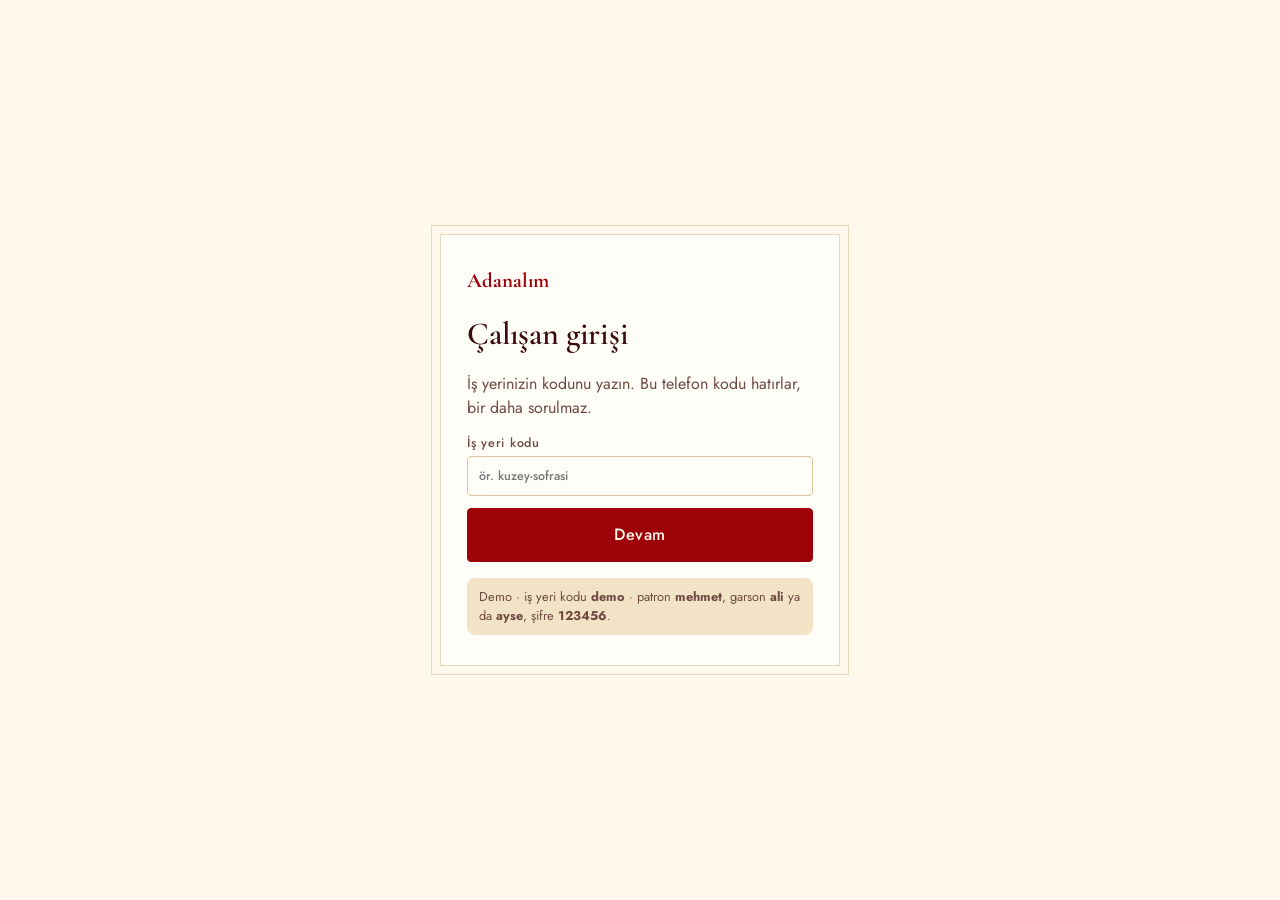
==== index.html @ b3f1efb4 "Uygulama girişsiz açılmaz: ana ekran giriş ekranı, menü sadece QR ile Co-Authored-By: Claude Opus 5." ====
<!doctype html>
<html lang="tr">
<head>
<meta charset="utf-8">
<meta name="viewport" content="width=device-width, initial-scale=1, viewport-fit=cover">
<meta name="theme-color" content="#3A0A0A">
<meta name="apple-mobile-web-app-capable" content="yes">
<meta name="mobile-web-app-capable" content="yes">
<meta name="apple-mobile-web-app-title" content="Kuzey Sofrası">
<meta name="description" content="QR ile masadan sipariş demosu">
<link rel="manifest" href="manifest.webmanifest">
<link rel="icon" href="icon.svg" type="image/svg+xml">
<link rel="apple-touch-icon" href="icon.svg">
<title>Kuzey Sofrası Menü</title>
<link rel="preconnect" href="https://fonts.googleapis.com">
<link rel="stylesheet" href="https://fonts.googleapis.com/css2?family=Cormorant+Garamond:ital,wght@0,500;0,600;0,700;1,500;1,600&family=Jost:wght@300;400;500;600&display=swap">
<style>
/* Adanalım — ortak stil. Palet: krem #FFF8EC, kum #F2E3C6, kırmızı #D62828, bordo #9D0208, kahve-siyah #3A0A0A.
   Tek görünüm (marka kimliği); her renk açıkça tanımlı. */
:root{
  --cream:#FFF8EC; --sand:#F2E3C6; --red:#D62828; --wine:#9D0208; --ink:#3A0A0A;
  --soft:#6E4A42; --line:#E8D8BA; --line-2:#DCC59C; --white:#FFFDF8;
  --ok:#2E6B3A; --ok-soft:#E3EFDC; --warn-soft:#FBE3D9;
  --f-display:"Cormorant Garamond","Cormorant",Garamond,"Times New Roman",serif;
  --f-body:"Jost",ui-sans-serif,system-ui,-apple-system,"Segoe UI",sans-serif;
  color-scheme:light;
}
*{box-sizing:border-box}
html,body{margin:0}
body{background:var(--cream);color:var(--ink);font-family:var(--f-body);font-size:16px;line-height:1.5}
h1,h2,h3,p{margin:0}
h1,h2,h3{font-family:var(--f-display);font-weight:600;letter-spacing:-.005em}
[hidden]{display:none!important}
a{color:var(--wine)}
button{font:inherit;cursor:pointer;color:inherit}
input,textarea,select{font:inherit;color:var(--ink);background:var(--white);border:1px solid var(--line-2);border-radius:4px;padding:.6rem .7rem;width:100%;min-width:0}
textarea{resize:vertical}
input:focus-visible,textarea:focus-visible,select:focus-visible,button:focus-visible,a:focus-visible{outline:2px solid var(--wine);outline-offset:2px}
.muted{color:var(--soft)} .small{font-size:.86rem} .center{text-align:center} .wide{width:100%}
.num{font-family:var(--f-display);font-variant-numeric:lining-nums tabular-nums}
.label{display:block;font-size:.68rem;font-weight:500;letter-spacing:.2em;text-transform:uppercase;color:var(--soft)}
.sr{position:absolute;width:1px;height:1px;overflow:hidden;clip:rect(0 0 0 0);white-space:nowrap}
.btn{display:inline-flex;align-items:center;justify-content:center;gap:.5rem;min-height:46px;padding:.55rem 1.1rem;border-radius:4px;border:1px solid var(--line-2);background:var(--white);color:var(--ink);font-weight:500;text-decoration:none;text-align:center}
.btn:hover{border-color:var(--wine)}
.btn:disabled{opacity:.45;cursor:not-allowed}
.btn-primary{background:var(--wine);border-color:var(--wine);color:var(--cream)}
.btn-primary:hover{background:var(--ink);border-color:var(--ink)}
.btn-red{background:var(--red);border-color:var(--red);color:var(--cream)}
.btn-ghost{background:transparent}
.btn-ok{background:var(--ok-soft);border-color:transparent;color:var(--ok)}
.btn-bad{background:var(--warn-soft);border-color:transparent;color:var(--wine)}
.btn-sm{min-height:36px;padding:.3rem .75rem;font-size:.88rem}
.btn-lg{min-height:54px;font-size:1.02rem;letter-spacing:.04em}
.row-btns{display:flex;flex-wrap:wrap;gap:10px}
.sound-bar{display:block;width:100%;border:0;background:var(--red);color:#fff;font-weight:500;padding:12px 16px;text-align:center}
@media (max-width:820px){input,textarea,select{font-size:16px}}
.toast{position:fixed;left:50%;bottom:calc(110px + env(safe-area-inset-bottom,0px));transform:translateX(-50%);background:var(--ink);color:var(--cream);padding:.7rem 1.1rem;border-radius:4px;font-weight:500;z-index:50;max-width:calc(100% - 32px);text-align:center;box-shadow:0 10px 30px -10px rgba(58,10,10,.5)}
.empty-card{background:var(--white);border:1px solid var(--line);border-radius:6px;padding:24px;display:flex;flex-direction:column;gap:8px}
.empty-card h2{font-size:1.6rem}
.empty-card p{color:var(--soft)}
.offline{background:var(--warn-soft);color:var(--wine);font-weight:500;font-size:.88rem;text-align:center;padding:8px 16px}
.chip{font-size:.72rem;font-weight:500;padding:.15rem .5rem;border-radius:3px;background:var(--sand);color:var(--ink);white-space:nowrap}

/* ---------- giriş ---------- */
.login{min-height:100vh;display:flex;align-items:center;justify-content:center;padding:24px 16px}
.login-card{width:100%;max-width:400px;background:var(--white);border:1px solid var(--line);padding:30px 26px;display:flex;flex-direction:column;gap:14px;box-shadow:0 0 0 8px var(--cream),0 0 0 9px var(--line)}
.login-card h1{font-size:2rem}
.brand-sm{font-family:var(--f-display);font-weight:700;font-size:1.3rem;color:var(--wine)}
.login-form{display:flex;flex-direction:column;gap:12px}
.fld{display:flex;flex-direction:column;gap:4px;font-size:.78rem;font-weight:500;letter-spacing:.06em;color:var(--soft);min-width:0}
.form-err{color:var(--wine);font-weight:500;font-size:.9rem}

/* ---------- müşteri ---------- */
.c-wrap{max-width:560px;margin:0 auto;padding-inline:16px}
.c-head{background:var(--cream);border-bottom:1px solid var(--line);position:sticky;top:env(safe-area-inset-top,0px);z-index:10}
.c-head-in{display:flex;align-items:center;gap:12px;padding-block:14px 10px}
.c-name{flex:1;min-width:0;font-family:var(--f-display);font-weight:700;font-size:1.65rem;line-height:1.05;overflow-wrap:anywhere}
.waiter-btn{display:inline-flex;align-items:center;gap:6px;flex-shrink:0;border:1px solid var(--wine);background:var(--white);color:var(--wine);border-radius:999px;padding:7px 12px;font-size:.82rem;font-weight:500;white-space:nowrap}
.waiter-btn.on{background:var(--ok-soft);border-color:transparent;color:var(--ok)}
@media (max-width:420px){.c-name{font-size:1.35rem}}
@media (max-width:380px){.waiter-btn{padding:7px 9px;font-size:.76rem}}
.c-table{font-size:.7rem;letter-spacing:.2em;text-transform:uppercase;color:var(--cream);background:var(--wine);padding:6px 10px;border-radius:3px;white-space:nowrap}
.c-chips{display:flex;gap:6px;overflow-x:auto;padding-block:4px 12px;scrollbar-width:none}
.c-chips::-webkit-scrollbar{display:none}
.c-chips a,.c-chips button{font-family:inherit;cursor:pointer;flex-shrink:0;text-decoration:none;color:var(--ink);font-size:.86rem;border:1px solid var(--line-2);border-radius:999px;padding:6px 13px;background:var(--white)}
.c-main{display:flex;flex-direction:column;gap:26px;padding-block:20px 40px}
.c-main.has-bar{padding-bottom:200px}
.c-intro{font-family:var(--f-display);font-style:italic;font-size:1.15rem;color:var(--soft);text-align:center}
.ar-open{display:inline-flex;align-items:center;gap:6px;align-self:flex-start;margin-top:6px;background:var(--sand);border:1px solid var(--line-2);color:var(--wine);border-radius:999px;padding:6px 12px;font-size:.8rem;font-weight:500}
#arLayer{position:fixed;inset:0;z-index:60;background:rgba(58,10,10,.55);display:flex;align-items:flex-end;justify-content:center}
.ar-box{width:100%;max-width:560px;max-height:100%;background:var(--cream);border-radius:14px 14px 0 0;padding:16px 16px calc(18px + env(safe-area-inset-bottom,0px));display:flex;flex-direction:column;gap:12px}
.ar-head{display:flex;justify-content:space-between;align-items:flex-start;gap:12px}
.ar-head h2{font-size:1.7rem;line-height:1.1}
.ar-stage{position:relative;height:min(58vh,440px);border-radius:10px;overflow:hidden;background:var(--sand);display:flex;align-items:center;justify-content:center}
.ar-wait{color:var(--soft);font-size:.9rem;text-align:center;padding:20px}
.ar-btn{position:absolute;left:50%;bottom:14px;transform:translateX(-50%);display:inline-flex;align-items:center;gap:8px;background:var(--wine);color:var(--cream);border:0;border-radius:999px;padding:12px 20px;font-weight:500;box-shadow:0 8px 20px -6px rgba(58,10,10,.5)}
.ar-note{font-size:.84rem;color:var(--soft)}
.alg-line{font-size:.76rem;color:var(--soft);letter-spacing:.02em}
.alg-warn{display:inline-flex;align-items:center;gap:5px;align-self:flex-start;font-size:.74rem;font-weight:600;color:#fff;background:var(--red);border-radius:3px;padding:3px 8px}
.dish.avoid .dish-img{opacity:.55}
.dish.avoid .dish-name{color:var(--soft)}
.alg-filter{display:flex;flex-direction:column;gap:8px}
.alg-toggle{display:inline-flex;align-items:center;gap:6px;align-self:flex-start;background:transparent;border:1px solid var(--line-2);border-radius:999px;padding:7px 13px;font-size:.84rem;color:var(--ink)}
.alg-panel{background:var(--white);border:1px solid var(--line);border-radius:6px;padding:12px 14px;display:flex;flex-direction:column;gap:10px;font-size:.88rem;color:var(--soft)}
.alg-chips{display:flex;flex-wrap:wrap;gap:6px}
.alg-chip{border:1px solid var(--line-2);background:var(--cream);border-radius:999px;padding:7px 12px;font-size:.84rem;color:var(--ink)}
.alg-chip[aria-pressed="true"]{background:var(--red);border-color:var(--red);color:#fff}
.alg-small{font-size:.76rem}
.eta-list{display:flex;flex-direction:column;gap:8px}
.eta-banner{display:flex;align-items:center;gap:12px;background:var(--ink);color:var(--cream);border-radius:6px;padding:12px 14px}
.eta-banner svg{flex-shrink:0;color:var(--sand)}
.eta-txt{flex:1;min-width:0;display:flex;flex-direction:column;line-height:1.3}
.eta-txt b{font-family:var(--f-display);font-size:1.2rem;font-weight:600}
.eta-txt span{font-size:.8rem;color:#C9AE95;overflow:hidden;text-overflow:ellipsis;white-space:nowrap}
.eta-num{display:flex;flex-direction:column;align-items:flex-end;line-height:1}
.eta-num strong{font-family:var(--f-display);font-size:2rem;font-weight:700;color:var(--sand)}
.eta-num strong.soon{font-size:1.15rem}
.eta-num small{font-size:.68rem;letter-spacing:.08em;color:#C9AE95;margin-top:2px}
.cat-h{display:flex;align-items:center;gap:12px;font-family:var(--f-display);font-size:1.6rem;font-weight:600;margin-bottom:6px}
.cat-h::after{content:"";flex:1;height:1px;background:var(--line-2)}
.dish{display:grid;grid-template-columns:104px minmax(0,1fr);gap:14px;padding:14px 0;border-bottom:1px solid var(--line)}
.dish:last-child{border-bottom:0}
.dish-img{width:104px;height:104px;border-radius:6px;overflow:hidden;background:var(--sand);position:relative}
.dish-img img,.dish-img .ph-svg{width:100%;height:100%;object-fit:cover;display:block}
.dish.out .dish-img{filter:grayscale(1);opacity:.55}
.dish-body{display:flex;flex-direction:column;gap:4px;min-width:0}
.dish-name{font-family:var(--f-display);font-size:1.32rem;font-weight:600;line-height:1.15;overflow-wrap:anywhere}
.dish-desc{font-size:.86rem;color:var(--soft);line-height:1.4}
.dish-meta{display:flex;align-items:center;gap:10px;margin-top:auto;padding-top:4px}
.dish-price{font-family:var(--f-display);font-weight:700;font-size:1.3rem;white-space:nowrap}
.dish-time{display:inline-flex;align-items:center;gap:4px;font-size:.78rem;color:var(--soft)}
.dish-time svg{flex-shrink:0}
.dish-time{flex-wrap:wrap}
.kcal{display:inline-flex;align-items:center;gap:4px;flex-basis:100%;margin-top:2px}
.por-l{display:flex;flex-direction:column;line-height:1.2}
.por-l small{font-size:.7rem;color:var(--soft);opacity:.85}
.dish-meta.portion{padding-top:6px;gap:8px}
.dish-meta.portion .round{width:34px;height:34px}
.dish-meta.portion .stepper{gap:6px}
.dish-meta.portion .dish-price{font-size:1.15rem}
.dish-meta.portion+.dish-meta.portion{border-top:1px dashed var(--line);margin-top:4px}
.por-l{font-size:.8rem;color:var(--soft);white-space:nowrap}
.dish-out{font-size:.72rem;letter-spacing:.14em;text-transform:uppercase;color:var(--wine);font-weight:500}
.stepper{display:flex;align-items:center;gap:8px;margin-left:auto;flex-shrink:0}
.stepper .q{min-width:1.4em;text-align:center;font-family:var(--f-display);font-weight:700;font-size:1.2rem}
.round{width:38px;height:38px;border-radius:50%;border:1px solid var(--line-2);background:var(--white);display:inline-flex;align-items:center;justify-content:center;font-size:1.25rem;line-height:1}
.round-add{background:var(--wine);border-color:var(--wine);color:var(--cream)}
.c-bar{position:fixed;left:0;right:0;bottom:0;z-index:12;background:var(--white);border-top:1px solid var(--line-2);padding-block:12px calc(12px + env(safe-area-inset-bottom,0px));box-shadow:0 -10px 30px -18px rgba(58,10,10,.35)}
.c-bar-in{display:flex;flex-direction:column;gap:8px}
.c-bar-top{display:flex;justify-content:space-between;align-items:baseline;gap:12px;font-size:.9rem;color:var(--soft)}
.c-bar-top b{font-family:var(--f-display);font-size:1.35rem;color:var(--ink)}
.note-in{font-size:.92rem}
.done{background:var(--white);border:1px solid var(--line);padding:10px}
.done-in{border:1px solid var(--line-2);padding:30px 20px;display:flex;flex-direction:column;align-items:center;gap:10px;text-align:center}
.done-ico{width:64px;height:64px;border-radius:50%;background:var(--wine);color:var(--cream);display:flex;align-items:center;justify-content:center}
.done h2{font-size:2rem;line-height:1.1}
.done-eta{font-family:var(--f-display);font-size:3.4rem;font-weight:700;line-height:1;color:var(--wine)}
.done-eta small{font-size:1.2rem;font-weight:600;color:var(--ink)}
.done p{color:var(--soft)}
.bill{background:var(--white);border:1px solid var(--line);border-radius:6px;padding:16px 18px;display:flex;flex-direction:column;gap:10px}
.bill h3{font-size:1.35rem;display:flex;justify-content:space-between;align-items:baseline}
.bill ul{list-style:none;margin:0;padding:0;display:flex;flex-direction:column;gap:4px;font-size:.94rem}
.bill li{display:flex;justify-content:space-between;gap:12px}
.bill li span:last-child{white-space:nowrap}
.bill-total{display:flex;justify-content:space-between;border-top:1px solid var(--line-2);padding-top:8px;font-weight:500}
.bill-total b{font-family:var(--f-display);font-size:1.35rem}
.bill-state{font-size:.88rem;color:var(--ok);font-weight:500;text-align:center}
.c-foot{text-align:center;font-size:.78rem;color:var(--soft);letter-spacing:.06em}

/* ---------- kasa ---------- */
.k-wrap{max-width:1240px;margin:0 auto;padding-inline:16px}
.k-head{background:var(--ink);color:var(--sand)}
.k-head-in{display:flex;flex-wrap:wrap;align-items:center;justify-content:space-between;gap:12px;padding-block:12px}
.k-name{font-family:var(--f-display);font-weight:700;font-size:1.5rem;color:var(--cream)}
.k-head .label{color:#C9AE95}
.tabs{display:flex;flex-wrap:wrap;gap:6px}
.tabs button{position:relative;min-height:42px;padding:.4rem 1rem;border-radius:4px;border:1px solid rgba(242,227,198,.3);background:transparent;color:var(--sand);font-weight:500}
.tabs button[aria-selected="true"]{background:var(--cream);color:var(--ink);border-color:var(--cream)}
.tabs .badge{position:absolute;top:-7px;right:-7px;min-width:20px;height:20px;border-radius:10px;background:var(--red);color:#fff;font-size:.72rem;display:flex;align-items:center;justify-content:center;padding:0 5px}
.k-head .btn{background:transparent;color:var(--sand);border-color:rgba(242,227,198,.3)}
@media (max-width:720px){
  .k-head-in{display:grid;grid-template-columns:minmax(0,1fr) auto}
  .k-head-in .tabs{grid-column:1 / -1;grid-row:2;display:grid;grid-template-columns:repeat(3,minmax(0,1fr))}
  .k-head-in .tabs button{padding-inline:.3rem;font-size:.86rem}
}
main.k-wrap{padding-block:20px 48px}
.alerts{display:flex;flex-direction:column;gap:8px;margin-bottom:18px}
.alert{display:flex;flex-wrap:wrap;align-items:center;justify-content:space-between;gap:10px;background:var(--red);color:#fff;border-radius:4px;padding:12px 16px;font-weight:500}
.alert .btn{background:#fff;color:var(--wine);border-color:#fff;min-height:36px}
.k-cols{display:grid;grid-template-columns:minmax(0,1.4fr) minmax(0,1fr);gap:22px;align-items:start}
@media (max-width:900px){.k-cols{grid-template-columns:minmax(0,1fr)}}
.k-h{display:flex;justify-content:space-between;align-items:baseline;font-family:var(--f-display);font-size:1.5rem;font-weight:600;margin-bottom:10px}
.k-h .label{font-family:var(--f-body)}
.tickets{display:grid;grid-template-columns:repeat(auto-fill,minmax(260px,1fr));gap:12px}
.ticket{background:var(--white);border:1px solid var(--line);border-top:4px solid var(--wine);border-radius:4px;padding:14px 16px;display:flex;flex-direction:column;gap:10px}
.ticket.late{border-top-color:var(--red);box-shadow:0 0 0 2px var(--red)}
.t-top{display:flex;justify-content:space-between;align-items:baseline;gap:10px}
.t-table{font-family:var(--f-display);font-size:1.7rem;font-weight:700;line-height:1}
.t-time{font-size:.8rem;color:var(--soft);text-align:right}
.t-items{list-style:none;margin:0;padding:0;display:flex;flex-direction:column;gap:3px;font-size:1rem}
.t-items b{font-family:var(--f-display);font-size:1.15rem;margin-right:4px}
.t-note{background:var(--sand);border-radius:3px;padding:6px 9px;font-size:.88rem}
.t-eta{font-size:.82rem;color:var(--soft)}
.t-eta.late{color:var(--red);font-weight:600}
.done-list{display:flex;flex-direction:column;gap:6px}
.done-row{display:flex;align-items:center;gap:10px;padding:8px 10px;background:var(--white);border:1px solid var(--line);border-radius:4px;font-size:.9rem}
.done-row .d{flex:1;min-width:0;color:var(--soft);overflow:hidden;text-overflow:ellipsis;white-space:nowrap}
.done-row b{font-family:var(--f-display);font-size:1.1rem}
.tables{display:grid;grid-template-columns:repeat(auto-fill,minmax(150px,1fr));gap:12px}
.tbl{background:var(--white);border:1px solid var(--line);border-radius:6px;padding:14px;display:flex;flex-direction:column;gap:6px;text-align:left;min-height:118px}
.tbl:hover{border-color:var(--wine)}
.tbl.busy{border-color:var(--line-2);background:var(--cream)}
.tbl.bill{border:2px solid var(--red);background:var(--warn-soft)}
.tbl-n{font-family:var(--f-display);font-size:1.6rem;font-weight:700;line-height:1}
.tbl-t{font-family:var(--f-display);font-size:1.3rem;font-weight:600;margin-top:auto}
.tbl-s{font-size:.78rem;color:var(--soft)}
.tbl.bill .tbl-s{color:var(--wine);font-weight:600}
.detail{background:var(--white);border:1px solid var(--line);border-radius:6px;padding:18px 20px;display:flex;flex-direction:column;gap:12px;margin-top:18px}
.detail h3{font-size:1.8rem}
.detail ul{list-style:none;margin:0;padding:0;display:flex;flex-direction:column;gap:4px}
.detail li{display:flex;justify-content:space-between;gap:12px}
.detail li span:last-child{white-space:nowrap}
.move-box{border-top:1px dashed var(--line-2);padding-top:12px;display:flex;flex-direction:column;gap:8px}
.pick-table button.busy{border-style:dashed;color:var(--soft)}
.rep-head{display:flex;flex-wrap:wrap;justify-content:space-between;align-items:center;gap:12px;margin-bottom:16px}
.rep-head .pick-table button{min-width:auto;padding:0 14px;font-family:var(--f-body);font-weight:500;font-size:.9rem}
.rep-tiles{display:grid;grid-template-columns:repeat(auto-fit,minmax(170px,1fr));gap:12px}
.rep-tile{background:var(--white);border:1px solid var(--line);border-radius:6px;padding:14px 16px;display:flex;flex-direction:column;gap:2px}
.rep-tile b{font-family:var(--f-display);font-size:2rem;font-weight:700;line-height:1.1}
.rep-tile small{color:var(--soft);font-size:.8rem}
.rep-top{margin:10px 0 0;padding-left:1.2em;display:flex;flex-direction:column;gap:6px}
.rep-top li span{display:inline-block;min-width:60%}
.rep-top b{float:right;font-size:1.1rem}
.rep-hours{display:flex;flex-direction:column;gap:5px;margin-top:10px}
.rep-bar{display:grid;grid-template-columns:52px minmax(0,1fr) 30px;align-items:center;gap:8px;font-size:.84rem}
.rep-bar i{display:block;height:12px;background:var(--wine);border-radius:2px}
.rep-bar b{text-align:right}
.pl-box{display:flex;flex-wrap:wrap;align-items:center;justify-content:space-between;gap:10px;background:var(--white);border:1px solid var(--line);border-radius:6px;padding:12px 14px}
.pl-box div{display:flex;flex-direction:column;min-width:0;flex:1 1 220px}
.k-narrow{max-width:760px;display:flex;flex-direction:column;gap:16px}
.k-panel{background:var(--white);border:1px solid var(--line);border-radius:6px;padding:14px 16px}
.pick-table{display:flex;flex-wrap:wrap;gap:6px}
.pick-table button{min-width:52px;min-height:44px;border:1px solid var(--line-2);border-radius:4px;background:var(--white);font-family:var(--f-display);font-weight:700;font-size:1.15rem}
.pick-table button[aria-pressed="true"]{background:var(--wine);border-color:var(--wine);color:var(--cream)}
.w-item{display:flex;align-items:center;justify-content:space-between;gap:10px;padding:9px 0;border-bottom:1px solid var(--line)}
.w-item:last-child{border-bottom:0}
.w-item .nm{min-width:0}
.w-item .nm b{display:block;font-weight:500}
.pinbox{display:flex;flex-wrap:wrap;align-items:center;gap:10px;background:var(--sand);border-radius:4px;padding:12px 14px}
.pinbox input{width:120px}
.m-row{display:flex;flex-wrap:wrap;align-items:center;justify-content:space-between;gap:10px;padding:10px 0;border-bottom:1px solid var(--line)}
.m-row:last-child{border-bottom:0}
.m-row.is-out .m-nm{text-decoration:line-through;opacity:.55}
.m-ctl{display:flex;flex-wrap:wrap;align-items:center;gap:8px}
.price-in{width:96px}
.log{list-style:none;margin:0;padding:0;display:flex;flex-direction:column;gap:4px;font-size:.84rem;color:var(--soft)}

/* ---------- kurulum ---------- */
.s-wrap{max-width:1100px;margin:0 auto;padding-inline:16px}
.s-head{background:var(--ink);color:var(--sand)}
.s-head-in{display:flex;justify-content:space-between;align-items:center;gap:12px;padding-block:14px}
.s-head .brand-sm{color:var(--cream);font-size:1.6rem;text-decoration:none}
.s-head .btn{background:transparent;color:var(--sand);border-color:rgba(242,227,198,.3)}
.s-head-r{display:flex;align-items:center;gap:10px;min-width:0}
.s-head-r .small{overflow:hidden;text-overflow:ellipsis;white-space:nowrap;max-width:40vw;color:#C9AE95}
.s-main{display:flex;flex-direction:column;gap:34px;padding-block:28px 64px}
.s-hero{display:flex;flex-wrap:wrap;gap:24px;align-items:center;justify-content:space-between;background:var(--white);border:1px solid var(--line);padding:26px}
.s-hero h1{font-size:clamp(2rem,4vw,2.8rem);line-height:1.05}
.s-sec{display:flex;flex-direction:column;gap:14px}
.s-sec h2{font-size:1.9rem}
.s-sec-head{display:flex;flex-wrap:wrap;justify-content:space-between;align-items:center;gap:10px}
.note{font-size:.88rem;color:var(--soft)}
.form-row{display:flex;flex-wrap:wrap;gap:12px;align-items:flex-end;background:var(--white);border:1px solid var(--line);padding:16px}
.form-row .fld{flex:2 1 220px}
.form-row .fld-s{flex:1 1 110px}
.ed-list{display:flex;flex-direction:column;gap:10px}
.ed{display:grid;grid-template-columns:96px minmax(0,1fr);gap:14px;background:var(--white);border:1px solid var(--line);padding:12px}
.ed-left{display:flex;flex-direction:column;gap:6px;align-items:stretch}
.ed-mini{border:1px solid var(--line-2);background:var(--white);border-radius:4px;padding:4px 6px;font-size:.74rem;color:var(--soft)}
.ed-mini:disabled{opacity:.35}
.ed-move{display:grid;grid-template-columns:1fr 1fr;gap:4px}
.alg-edit{border:1px dashed var(--line-2);border-radius:4px;padding:6px 10px 8px;margin:0;display:flex;flex-wrap:wrap;gap:4px 12px;font-size:.8rem;color:var(--ink)}
.alg-edit legend{font-size:.78rem;letter-spacing:.06em;color:var(--soft);padding:0 4px}
.alg-edit label{display:inline-flex;align-items:center;gap:4px}
.alg-edit input{width:auto}
.ed-photo{position:relative;width:96px;height:96px;border-radius:6px;overflow:hidden;background:var(--sand);border:1px dashed var(--line-2);display:flex;align-items:center;justify-content:center;cursor:pointer}
.ed-photo img,.ed-photo .ph-svg{width:100%;height:100%;object-fit:cover}
.ed-photo span{position:absolute;bottom:0;left:0;right:0;background:rgba(58,10,10,.72);color:var(--cream);font-size:.7rem;text-align:center;padding:3px}
.ed-photo input{position:absolute;inset:0;opacity:0;cursor:pointer}
.ed-fields{display:grid;grid-template-columns:minmax(0,2fr) minmax(0,1.3fr) 86px 96px;gap:8px;align-items:end}
.ed-fields .fld-amt{grid-column:1 / 3}
.ed-fields .fld-desc{grid-column:1 / 4}
.ed-fields .del{align-self:end}
@media (max-width:640px){
  .ed{grid-template-columns:76px minmax(0,1fr)}
  .ed-photo{width:76px;height:76px}
  .ed-fields{grid-template-columns:minmax(0,1fr) minmax(0,1fr)}
  .ed-fields .fld-name,.ed-fields .fld-desc{grid-column:1 / -1}
}
.qr-grid{display:grid;grid-template-columns:repeat(auto-fill,minmax(200px,1fr));gap:14px}
.qr-card{background:var(--white);border:1px solid var(--line);padding:8px}
.qr-in{border:1px solid var(--wine);outline:1px solid var(--wine);outline-offset:-4px;padding:16px 10px 12px;display:flex;flex-direction:column;align-items:center;gap:4px;text-align:center}
.qr-cafe{font-family:var(--f-display);font-weight:700;font-size:1.1rem;max-width:100%;overflow:hidden;text-overflow:ellipsis;white-space:nowrap}
.qr-label{font-family:var(--f-display);font-style:italic;font-size:1.8rem;line-height:1.1}
.qr-img{width:140px;height:140px;display:flex;align-items:center;justify-content:center}
.qr-img img,.qr-img canvas{width:140px!important;height:140px!important}
.qr-hint{font-size:.6rem;letter-spacing:.2em;text-transform:uppercase;color:var(--soft)}
.pick-grid{display:grid;grid-template-columns:repeat(auto-fill,minmax(220px,1fr));gap:12px}
.pick-card{display:flex;flex-direction:column;gap:2px;background:var(--white);border:1px solid var(--line);padding:16px;color:var(--ink);text-decoration:none}
.pick-card b{font-family:var(--f-display);font-size:1.4rem}
.s-danger{border-top:1px solid var(--line-2);padding-top:26px}
@media (max-width:480px){
  .qr-grid{grid-template-columns:repeat(2,minmax(0,1fr));gap:10px}
  .qr-img,.qr-img img,.qr-img canvas{width:110px!important;height:110px!important}
  .qr-label{font-size:1.4rem}
}
@media print{
  body{background:#fff}
  .s-head,.s-hero,.no-print,.toast{display:none!important}
  .s-main{padding:0}
  .qr-grid{grid-template-columns:repeat(3,1fr);gap:8mm}
  .qr-card{break-inside:avoid}
}

/* Yoğunluk ve iptal */
.busy-note{display:flex;align-items:center;gap:8px;background:#FBE9D0;border:1px solid #E9C48F;color:var(--wine);border-radius:6px;padding:10px 12px;margin:0 0 14px;font-size:.9rem}
.busy-note svg{flex-shrink:0}
.busy-bar{display:flex;flex-wrap:wrap;align-items:center;justify-content:space-between;gap:10px;background:var(--white);border:1px solid var(--line);border-radius:6px;padding:12px 14px;margin-bottom:18px}
.busy-bar>div:first-child{display:flex;flex-direction:column;min-width:0;flex:1 1 240px}
.busy-bar .pick-table{align-items:center}
.eta-banner.cancelled{background:var(--white);color:var(--ink);border:1px solid var(--red)}
.eta-banner.cancelled b{color:var(--red)}
.t-cancel-link{background:none;border:0;color:var(--soft);font:inherit;font-size:.8rem;text-decoration:underline;cursor:pointer;padding:6px 0 0;align-self:center}
.t-cancel{display:flex;flex-wrap:wrap;align-items:center;gap:6px;font-size:.82rem;margin-top:6px}
.t-cancel span{flex:1 1 100%;color:var(--red)}
.eta-banner.cancelled .eta-txt span{color:var(--soft);white-space:normal}
.busy-bar .pick-table button{font-family:var(--f-body,inherit);font-size:.88rem;font-weight:500}
.t-left{display:flex;flex-wrap:wrap;align-items:center;gap:6px}
.t-left span{flex:1 1 100%}
.t-left button{flex:1;min-width:44px;min-height:40px;border:1px solid var(--line-2);background:var(--white);color:var(--ink);border-radius:4px;font:inherit;font-weight:600;cursor:pointer}
.t-left button:active{background:var(--sand)}

/* ================= Garson uygulaması ================= */
body.g-body{background:var(--cream)}
.g-app{min-height:100svh;padding-bottom:calc(84px + env(safe-area-inset-bottom,0px))}
.g-head{position:sticky;top:0;z-index:15;display:flex;align-items:center;justify-content:space-between;gap:12px;background:var(--ink);color:var(--cream);padding:calc(12px + env(safe-area-inset-top,0px)) max(16px,env(safe-area-inset-right,0px)) 12px max(16px,env(safe-area-inset-left,0px))}
.g-head div{display:flex;flex-direction:column;line-height:1.15}
.g-kick{font-size:.66rem;letter-spacing:.24em;text-transform:uppercase;color:#C9AE95}
.g-head b{font-family:var(--f-display);font-size:1.4rem;font-weight:600}
.g-pulse{background:var(--red);color:#fff;font-size:.8rem;font-weight:600;padding:6px 12px;border-radius:999px;animation:gpulse 1.4s ease-in-out infinite}
@keyframes gpulse{50%{box-shadow:0 0 0 6px rgba(214,40,40,.3)}}
.g-ok{font-size:.8rem;color:#C9AE95;border:1px solid rgba(242,227,198,.3);padding:5px 12px;border-radius:999px}
.g-sound{display:flex;align-items:center;justify-content:center;gap:8px;width:100%;border:0;background:var(--sand);color:var(--ink);font:inherit;font-size:.86rem;padding:12px 16px;cursor:pointer}
.g-main{padding:16px max(16px,env(safe-area-inset-right,0px)) 24px max(16px,env(safe-area-inset-left,0px));max-width:720px;margin:0 auto;display:flex;flex-direction:column;gap:12px}
.g-h{font-family:var(--f-display);font-size:1.7rem;font-weight:700;margin:6px 0 2px;display:flex;align-items:center;gap:10px}
.g-h span{font-family:var(--f-body);font-size:.8rem;background:var(--ok);color:#fff;border-radius:999px;padding:2px 10px}
.g-calls{display:flex;flex-direction:column;gap:8px}
.g-call{display:grid;grid-template-columns:40px minmax(0,1fr) auto;gap:12px;align-items:center;background:var(--white);border:1px solid var(--line);border-left:5px solid #E0A13A;border-radius:10px;padding:12px}
.g-call.bill{border-left-color:var(--red)}
.g-ci{width:40px;height:40px;border-radius:50%;display:grid;place-items:center;background:#FBEBC9;color:#8A5A0B}
.g-call.bill .g-ci{background:var(--warn-soft);color:var(--wine)}
.g-call b{display:block;font-size:1.05rem}.g-call small{color:var(--soft);font-size:.82rem}
.g-btn{min-height:44px;padding:0 16px;border-radius:8px;border:0;background:var(--wine);color:#fff;font:inherit;font-weight:500;font-size:.92rem;cursor:pointer}
.g-btn.wide{width:100%}
.g-btn:active{transform:scale(.98)}
.g-grid{display:grid;grid-template-columns:repeat(auto-fill,minmax(96px,1fr));gap:8px}
.g-tbl{position:relative;aspect-ratio:1/1;border-radius:12px;border:1px solid var(--line);background:var(--white);color:var(--ink);font:inherit;display:flex;flex-direction:column;align-items:center;justify-content:center;gap:2px;padding:6px;cursor:pointer;transition:transform .15s}
.g-tbl:active{transform:scale(.96)}
.g-tbl .n{font-family:var(--f-display);font-size:2rem;font-weight:700;line-height:1}
.g-tbl .s{font-size:.74rem;color:var(--soft)}
.g-tbl .t{font-size:.72rem;font-weight:600;font-variant-numeric:tabular-nums}
.g-tbl.busy{background:var(--sand);border-color:var(--line-2)}
.g-tbl.ready{background:var(--ok-soft);border-color:var(--ok)}.g-tbl.ready .s{color:var(--ok);font-weight:600}
.g-tbl.wait{background:#FBEBC9;border-color:#E0A13A}.g-tbl.wait .s{color:#8A5A0B;font-weight:600}
.g-tbl.bill{background:var(--red);border-color:var(--red);color:#fff}.g-tbl.bill .s{color:#fff;font-weight:600}
.g-tbl.bill,.g-tbl.wait{animation:gpulse 1.4s ease-in-out infinite}
.g-legend{display:flex;flex-wrap:wrap;gap:6px 14px;font-size:.76rem;color:var(--soft);margin-top:4px}
.g-legend span::before{content:"";display:inline-block;width:10px;height:10px;border-radius:3px;margin-right:6px;vertical-align:-1px;border:1px solid var(--line-2)}
.g-legend .busy::before{background:var(--sand)}.g-legend .ready::before{background:var(--ok-soft);border-color:var(--ok)}.g-legend .wait::before{background:#FBEBC9;border-color:#E0A13A}.g-legend .bill::before{background:var(--red);border-color:var(--red)}
.g-empty{display:flex;flex-direction:column;align-items:center;text-align:center;gap:10px;color:var(--soft);background:var(--white);border:1px dashed var(--line-2);border-radius:12px;padding:32px 20px}
.g-empty svg{width:40px;height:40px;color:var(--line-2)}
.g-ready{background:var(--white);border:1px solid var(--line);border-top:5px solid var(--ok);border-radius:12px;padding:14px;display:flex;flex-direction:column;gap:8px}
.g-ready.late{border-top-color:var(--red)}
.g-r-top{display:flex;justify-content:space-between;align-items:baseline;gap:8px}
.g-r-top b{font-family:var(--f-display);font-size:1.6rem}
.g-r-top small{color:var(--soft);font-size:.8rem}.g-ready.late .g-r-top small{color:var(--red);font-weight:600}
.g-ready ul{margin:0;padding:0;list-style:none;font-size:1rem}
.g-note{font-size:.86rem;color:var(--wine);background:var(--warn-soft);border-radius:6px;padding:6px 10px;margin:0}
.g-lbl{font-size:.72rem;letter-spacing:.16em;text-transform:uppercase;color:var(--soft)}
.g-pick{display:flex;gap:6px;overflow-x:auto;padding-bottom:4px;scrollbar-width:none}
.g-pick::-webkit-scrollbar{display:none}
.g-pick button{flex-shrink:0;min-width:46px;min-height:46px;border-radius:10px;border:1px solid var(--line-2);background:var(--white);color:var(--ink);font:inherit;font-weight:600;font-size:1.05rem;cursor:pointer}
.g-pick button[aria-pressed="true"]{background:var(--wine);border-color:var(--wine);color:#fff}
.g-cat{font-family:var(--f-display);font-size:1.3rem;font-weight:700;margin:10px 0 0;padding-bottom:4px;border-bottom:1px solid var(--line)}
.g-item{display:flex;align-items:center;justify-content:space-between;gap:12px;padding:8px 0;border-bottom:1px dashed var(--line)}
.g-item b{display:block;font-weight:500}.g-item b em{font-style:normal;font-size:.78rem;color:var(--wine);background:var(--warn-soft);border-radius:4px;padding:1px 6px;margin-left:4px}
.g-item small{color:var(--soft);font-size:.8rem}
.g-sendbar{position:sticky;bottom:calc(76px + env(safe-area-inset-bottom,0px));background:var(--cream);border-top:1px solid var(--line);padding-top:10px;margin-top:8px;display:flex;flex-direction:column;gap:8px;box-shadow:0 -12px 20px -16px rgba(58,10,10,.4)}
.g-sum{display:flex;justify-content:space-between;align-items:baseline;font-size:.9rem}.g-sum b{font-family:var(--f-display);font-size:1.3rem}
.g-nav{position:fixed;left:0;right:0;bottom:0;z-index:20;display:grid;grid-template-columns:repeat(3,1fr);background:var(--white);border-top:1px solid var(--line);padding-bottom:env(safe-area-inset-bottom,0px);box-shadow:0 -10px 30px -20px rgba(58,10,10,.5)}
.g-nav button{position:relative;display:flex;flex-direction:column;align-items:center;justify-content:center;gap:3px;min-height:66px;border:0;background:none;color:var(--soft);font:inherit;font-size:.74rem;cursor:pointer}
.g-nav button[aria-current="page"]{color:var(--wine);font-weight:600}
.g-nav button[aria-current="page"]::before{content:"";position:absolute;top:0;left:30%;right:30%;height:3px;border-radius:0 0 3px 3px;background:var(--wine)}
.g-badge{position:absolute;top:8px;left:calc(50% + 6px);min-width:20px;height:20px;padding:0 6px;border-radius:999px;background:var(--red);color:#fff;font-style:normal;font-size:.7rem;font-weight:700;display:grid;place-items:center}
.g-scrim{position:fixed;inset:0;z-index:30;background:rgba(58,10,10,.45);animation:gfade .25s ease}
.g-sheet{position:fixed;left:0;right:0;bottom:0;z-index:31;max-height:86svh;overflow-y:auto;background:var(--cream);border-radius:20px 20px 0 0;padding:10px max(18px,env(safe-area-inset-right,0px)) calc(20px + env(safe-area-inset-bottom,0px)) max(18px,env(safe-area-inset-left,0px));animation:gup .32s cubic-bezier(.2,.7,.2,1);max-width:720px;margin:0 auto}
@keyframes gup{from{transform:translateY(100%)}to{transform:none}}
@keyframes gfade{from{opacity:0}to{opacity:1}}
.g-grab{display:block;width:44px;height:5px;border-radius:3px;background:var(--line-2);margin:0 auto 10px}
.g-s-top{display:flex;align-items:center;justify-content:space-between;gap:10px;margin-bottom:8px}
.g-s-top h3{font-family:var(--f-display);font-size:2rem;font-weight:700;margin:0}
.g-tag{font-size:.76rem;font-weight:600;padding:4px 10px;border-radius:999px}
.g-tag.bill{background:var(--red);color:#fff}.g-tag.wait{background:#FBEBC9;color:#8A5A0B}
.g-bill{margin:0;padding:0;list-style:none}
.g-bill li{display:flex;justify-content:space-between;gap:10px;padding:7px 0;border-bottom:1px dashed var(--line)}
.g-info{font-size:.86rem;color:var(--soft);margin:8px 0 0}
.g-s-acts{display:flex;flex-direction:column;gap:8px;margin-top:16px}
@media (prefers-reduced-motion:reduce){.g-pulse,.g-tbl.bill,.g-tbl.wait{animation:none}.g-sheet,.g-scrim{animation:none}}
.g-body .toast{top:calc(78px + env(safe-area-inset-top,0px));bottom:auto}
.g-th{flex-shrink:0;width:58px;height:58px;border-radius:12px;overflow:hidden;box-shadow:0 4px 10px -6px rgba(58,10,10,.6);background:#6B4220}
.g-th img,.g-th svg{width:100%;height:100%;object-fit:cover;display:block}
.g-th.sm{width:40px;height:40px;border-radius:9px}
.g-item{justify-content:flex-start}
.g-it-txt{flex:1;min-width:0}
.g-r-items{display:flex;flex-direction:column;gap:8px}
.g-r-items li{display:flex;align-items:center;gap:10px}
.g-th{position:relative}
.g-th img{position:absolute;inset:0}
.dish-img{position:relative}
.dish-img img{position:absolute;inset:0}

/* ================= Premium menü kartları ================= */
.cat-h{justify-content:center;text-align:center;font-size:2rem;font-weight:700;letter-spacing:-.01em;margin:26px 0 16px;gap:14px}
.cat-h::before{content:"";flex:1;height:1px;background:linear-gradient(90deg,transparent,var(--line-2))}
.cat-h::after{background:linear-gradient(90deg,var(--line-2),transparent)}
.dish-grid{display:grid;grid-template-columns:minmax(0,1fr);gap:18px}

.dish{display:flex;flex-direction:column;gap:0;padding:0;background:var(--white);border:1px solid var(--line);border-radius:20px;overflow:hidden;box-shadow:0 22px 44px -30px rgba(58,10,10,.55);border-bottom:1px solid var(--line)}
.dish:last-child{border-bottom:1px solid var(--line)}
.dish-img{width:100%;height:auto;aspect-ratio:16/10;max-width:100%;border-radius:0;background:#6B4220}
.dish-img::after{content:"";position:absolute;inset:auto 0 0 0;height:45%;background:linear-gradient(transparent,rgba(30,6,4,.55));pointer-events:none}
.dish-img img{transition:transform .6s cubic-bezier(.2,.7,.2,1)}
.dish:active .dish-img img{transform:scale(1.03)}
.dish-tag{position:absolute;z-index:2;top:12px;left:12px;display:inline-flex;align-items:center;gap:5px;background:rgba(255,248,236,.93);color:var(--ink);font-size:.8rem;font-weight:500;padding:5px 11px;border-radius:999px;box-shadow:0 4px 12px -6px rgba(0,0,0,.5)}
.dish-tag.busy{background:var(--red);color:#fff}
.dish-img .alg-warn{position:absolute;z-index:2;top:12px;right:12px}
.dish-img .ar-open{position:absolute;z-index:2;left:12px;bottom:12px;margin:0;background:rgba(58,10,10,.82);border:1px solid rgba(242,227,198,.35);color:var(--cream);backdrop-filter:blur(4px)}
.dish-body{padding:16px 18px 18px;gap:6px}
.dish-name{font-size:1.7rem;font-weight:700;letter-spacing:-.01em}
.dish-desc{font-family:var(--f-display);font-style:italic;font-size:1.08rem;line-height:1.35}
.dish-facts{display:flex;flex-wrap:wrap;gap:6px;margin-top:4px}
.dish-facts span{display:inline-flex;align-items:center;gap:5px;font-size:.76rem;color:var(--soft);background:var(--cream);border:1px solid var(--line);border-radius:999px;padding:4px 10px}
.dish-facts .alg{color:var(--wine);background:var(--warn-soft);border-color:transparent}
.dish-meta{margin-top:8px;padding-top:12px;border-top:1px dashed var(--line-2)}
.dish-meta .dish-price{font-size:1.6rem}
.dish-meta.portion+.dish-meta.portion{margin-top:0;padding-top:10px}
.dish-meta.portion .dish-price{font-size:1.3rem;margin-left:auto}
.dish-meta.portion .stepper{margin-left:12px}
.dish.out .dish-img{filter:grayscale(1);opacity:.6}
.dish-out{margin-left:auto}
.dish.avoid{border-color:var(--red)}
.dish.avoid .dish-img{opacity:.6}
.c-intro{font-size:1.35rem;padding-block:6px 2px}

/* ================= Online sipariş ================= */
.ol-hero{text-align:center;display:flex;flex-direction:column;align-items:center;gap:6px;padding-block:8px 4px}
.ol-kick{font-size:.7rem;letter-spacing:.28em;text-transform:uppercase;color:var(--wine)}
.ol-hero h1{font-family:var(--f-display);font-size:2.4rem;font-weight:700;line-height:1;margin:0}
.ol-hero p{color:var(--soft);font-size:.9rem;max-width:34ch}
.ol-track{display:flex;align-items:center;gap:12px;width:100%;border:0;border-radius:16px;background:var(--ink);color:var(--cream);padding:14px 16px;text-align:left;font:inherit;cursor:pointer}
.ol-track span{flex:1;display:flex;flex-direction:column;line-height:1.3}
.ol-track small{color:#C9AE95;font-size:.82rem}
.ol-track em{font-style:normal;font-size:.85rem;color:var(--sand)}
.co{display:flex;flex-direction:column;gap:14px;background:var(--white);border:1px solid var(--line);border-radius:20px;padding:20px 18px}
.co-h{font-family:var(--f-display);font-size:2rem;font-weight:700;margin:4px 0 8px}
.co-items{margin:0;padding:0;list-style:none}
.co-items li{display:flex;justify-content:space-between;gap:10px;padding:7px 0;border-bottom:1px dashed var(--line)}
.co-mode{display:grid;grid-template-columns:1fr 1fr;gap:8px}
.co-mode button{display:flex;flex-direction:column;align-items:flex-start;gap:2px;text-align:left;border:1.5px solid var(--line-2);background:var(--cream);border-radius:14px;padding:12px 14px;font:inherit;color:var(--ink);cursor:pointer}
.co-mode button[aria-checked="true"]{border-color:var(--wine);background:var(--warn-soft)}
.co-mode b{font-family:var(--f-display);font-size:1.2rem}
.co-mode small{font-size:.76rem;color:var(--soft)}
.co .fld{display:flex;flex-direction:column;gap:5px;font-size:.86rem;font-weight:500}
.co .fld input,.co .fld textarea{font:inherit;font-size:16px;padding:12px 14px;border:1px solid var(--line-2);border-radius:10px;background:#fff;color:var(--ink);width:100%}
.co-pay{font-size:.8rem;color:var(--soft);line-height:1.45}
.trk{background:var(--white);border:1px solid var(--line);border-left:5px solid #E0A13A;border-radius:16px;padding:16px;display:flex;flex-direction:column;gap:6px;margin-bottom:12px}
.trk.ready{border-left-color:var(--ok)}.trk.ok{border-left-color:var(--line-2)}.trk.cancel{border-left-color:var(--red)}
.trk-top{display:flex;justify-content:space-between;align-items:baseline}
.trk h3{font-family:var(--f-display);font-size:1.8rem;margin:0}
.trk.ready h3{color:var(--ok)}.trk.cancel h3{color:var(--red)}
.trk-sub{color:var(--soft);margin:0}
.trk-steps{display:grid;grid-template-columns:repeat(3,1fr);gap:4px;margin-top:4px}
.trk-steps span{font-size:.72rem;text-align:center;color:var(--soft);padding-top:8px;border-top:4px solid var(--line)}
.trk-steps span.on{border-top-color:var(--ok);color:var(--ink);font-weight:600}
.trk-items{font-size:.86rem;color:var(--soft);margin:4px 0 0}

/* ================= Çalışan uygulaması: siparişler, patron, giriş ================= */
.login-hint{font-size:.8rem;color:var(--soft);background:var(--sand);border-radius:8px;padding:10px 12px;line-height:1.45;margin-top:4px}
.g-who{border:1px solid rgba(242,227,198,.35);background:transparent;color:var(--cream);border-radius:999px;padding:6px 12px;font:inherit;font-size:.8rem;cursor:pointer;margin-left:auto}
.g-head .g-pulse,.g-head .g-ok{margin-left:8px}
.g-role{font-style:normal;font-family:var(--f-body);font-size:.66rem;letter-spacing:.08em;text-transform:uppercase;background:#F2B03F;color:var(--ink);border-radius:999px;padding:2px 8px;vertical-align:3px;font-weight:600}
.g-role.soft{background:var(--sand)}
.g-h-row{display:flex;align-items:center;justify-content:space-between;gap:10px;flex-wrap:wrap}
.g-filter{border:1px solid var(--line-2);background:var(--white);border-radius:999px;padding:6px 12px;font:inherit;font-size:.8rem;cursor:pointer;color:var(--ink)}
.g-filter[aria-pressed="true"]{background:var(--wine);color:#fff;border-color:var(--wine)}
.g-ord{background:var(--white);border:1px solid var(--line);border-left:5px solid #E0A13A;border-radius:12px;padding:14px;display:flex;flex-direction:column;gap:8px}
.g-ord.online{border-left-color:#3A6EA5}
.g-ord.done{border-left-color:var(--ok)}
.g-ord .g-r-top b{font-family:var(--f-display);font-size:1.5rem}
.g-zone{font-size:.76rem;color:var(--soft)}
.g-contact{font-size:.88rem;background:#EAF1F8;border-radius:8px;padding:8px 10px;line-height:1.5}
.g-contact a{color:#1F4F80}
.g-ord-foot{display:flex;justify-content:space-between;align-items:center}
.g-ord-foot b{font-family:var(--f-display);font-size:1.2rem}
.g-chip{font-size:.76rem;font-weight:600;border-radius:999px;padding:4px 10px;background:#FBEBC9;color:#8A5A0B}
.g-chip.ok{background:var(--ok-soft);color:var(--ok)}
.g-chip.late{background:var(--warn-soft);color:var(--wine)}
.g-tbl.mine{border-width:3px;border-color:var(--wine)}
.g-ini{position:absolute;top:6px;right:6px;width:22px;height:22px;border-radius:50%;background:var(--ink);color:var(--cream);font-size:.7rem;font-weight:600;display:grid;place-items:center}
.g-tbl.bill .g-ini{background:#fff;color:var(--red)}
.g-tiles{display:grid;grid-template-columns:1fr 1fr;gap:8px}
.g-tile{background:var(--white);border:1px solid var(--line);border-radius:14px;padding:14px;display:flex;flex-direction:column;gap:2px}
.g-tile.big{grid-column:1/-1;background:var(--ink);color:var(--cream);border-color:var(--ink)}
.g-tile span{font-size:.72rem;letter-spacing:.12em;text-transform:uppercase;color:var(--soft)}
.g-tile.big span,.g-tile.big small{color:#C9AE95}
.g-tile b{font-family:var(--f-display);font-size:1.7rem;line-height:1.1;font-variant-numeric:tabular-nums}
.g-tile.big b{font-size:2.6rem}
.g-tile small{font-size:.78rem;color:var(--soft)}
.g-staff{background:var(--white);border:1px solid var(--line);border-radius:14px;padding:14px;display:flex;flex-direction:column;gap:10px}
.g-st-top{display:flex;gap:12px;align-items:center}
.g-st-top b{display:block}.g-st-top small{color:var(--soft);font-size:.8rem}
.g-av{width:40px;height:40px;border-radius:50%;background:var(--wine);color:#fff;display:grid;place-items:center;font-family:var(--f-display);font-weight:700;font-size:1.2rem;flex-shrink:0}
.g-bar{height:8px;background:var(--sand);border-radius:4px;overflow:hidden}
.g-bar i{display:block;height:100%;background:var(--wine);border-radius:4px}
.g-st-nums{display:flex;justify-content:space-between;flex-wrap:wrap;gap:4px 12px;font-size:.84rem;color:var(--soft)}
.g-st-nums b{color:var(--ink)}
.g-staff .btn-sm{align-self:flex-start}
.g-pick.wrap{flex-wrap:wrap;overflow:visible}
.g-pick.sm button{min-width:auto;min-height:34px;padding:0 12px;font-size:.84rem;font-weight:500}
.g-pick button.taken{opacity:.5}
.g-set{background:var(--white);border:1px solid var(--line);border-radius:14px;padding:4px 14px;display:flex;flex-direction:column}
.g-sw{display:flex;align-items:center;justify-content:space-between;gap:12px;padding:12px 0;border-bottom:1px dashed var(--line)}
.g-sw:last-child{border-bottom:0}
.g-sw span{display:flex;flex-direction:column;min-width:0}
.g-sw small{color:var(--soft);font-size:.78rem}
.g-sw input[type=checkbox]{width:44px;height:26px;accent-color:var(--wine);flex-shrink:0}
.g-new{display:flex;flex-direction:column;gap:10px;padding:14px 0}
.g-new label{display:flex;flex-direction:column;gap:5px;font-size:.84rem;font-weight:500}
.g-new input,.g-new select{font:inherit;font-size:16px;padding:11px 12px;border:1px solid var(--line-2);border-radius:10px;background:#fff;color:var(--ink);width:100%}
.y-app{min-height:100svh}
.y-cafe{background:var(--white);border:1px solid var(--line);border-radius:14px;padding:14px;display:flex;flex-direction:column;gap:10px}
.y-cafe .g-r-top b{font-family:var(--f-display);font-size:1.5rem}
.y-nums{display:flex;flex-wrap:wrap;gap:6px 14px;font-size:.84rem;color:var(--soft);align-items:center}
.y-nums b{color:var(--ink)}
.y-made{background:var(--ok-soft);border:1px solid var(--ok);border-radius:14px;padding:14px;display:flex;flex-direction:column;gap:8px}
.y-made dl{display:grid;grid-template-columns:auto 1fr;gap:4px 12px;margin:0}
.y-made dt{color:var(--soft)}.y-made dd{margin:0;font-weight:600;user-select:all}
.ticket.online{border-top-color:#3A6EA5}
#demoBar{overflow-x:auto}
#demoBar nav{flex-shrink:0}
.g-ord ul{margin:0;padding:0;list-style:none}
.login-place{display:flex;align-items:center;gap:10px;background:var(--sand);border-radius:10px;padding:10px 12px;margin:6px 0 4px}
.login-place span{font-size:.72rem;letter-spacing:.14em;text-transform:uppercase;color:var(--soft)}
.login-place b{flex:1;font-size:1.05rem}

#demoBar{display:flex;align-items:center;justify-content:space-between;gap:10px;background:#3A0A0A;color:#C9AE95;font-size:.72rem;letter-spacing:.12em;text-transform:uppercase;padding:8px 12px}
#demoBar nav{display:flex;gap:6px;align-items:center}
#demoBar a,#demoBar button{color:#F2E3C6;text-decoration:none;border:1px solid rgba(242,227,198,.3);border-radius:3px;padding:5px 9px;font:inherit;letter-spacing:.06em;background:transparent;cursor:pointer}
#demoBar a[aria-current="page"]{background:#F2E3C6;color:#3A0A0A}
</style>
</head>
<body>
<div id="demoBar"></div>
<div id="app"><p style="padding:40px 16px;text-align:center;color:#6E4A42">Yükleniyor…</p></div>
<div class="toast" id="toast" role="status" hidden></div>
<script>
window.SIRALA_SEED = {"cafes": {"demo": {"name": "Kuzey Sofrası", "tables": 10, "staffEmails": ["mehmet@demo.adanalim.app", "ali@demo.adanalim.app", "ayse@demo.adanalim.app"], "menu": [{"id": "m00", "cat": "Başlangıçlar", "name": "Mercimek çorbası", "price": 95, "mins": 8, "desc": "Limon ve kırmızı biberli tereyağı ile", "p15": 0, "kcal": 230, "amount": "300 ml", "allergens": ["sut", "kereviz"], "model": "", "out": false}, {"id": "m01", "cat": "Başlangıçlar", "name": "Çibörek", "price": 120, "mins": 12, "desc": "İnce hamur, kıymalı iç, kızgın yağda", "p15": 0, "kcal": 380, "amount": "1 adet, 70 gr kıyma", "allergens": ["gluten"], "model": "", "out": false}, {"id": "m02", "cat": "Ana yemekler", "name": "Adana kebap", "price": 360, "mins": 20, "desc": "Zırh kıyması, közlenmiş biber ve domates", "p15": 520, "kcal": 650, "amount": "180 gr et", "allergens": ["gluten"], "model": "models/adana.glb", "out": false}, {"id": "m03", "cat": "Ana yemekler", "name": "Balaban kebap", "price": 340, "mins": 18, "desc": "Közde köfte, tereyağlı ekmek, yoğurt", "p15": 490, "kcal": 700, "amount": "200 gr köfte", "allergens": ["gluten", "sut"], "model": "", "out": false}, {"id": "m04", "cat": "Ana yemekler", "name": "Tavuk şiş", "price": 290, "mins": 16, "desc": "Marine edilmiş but, lavaş, sumaklı soğan", "p15": 420, "kcal": 480, "amount": "200 gr tavuk", "allergens": ["gluten", "sut"], "model": "", "out": false}, {"id": "m05", "cat": "Ana yemekler", "name": "Kuzu şiş", "price": 420, "mins": 22, "desc": "Kuzu kuşbaşı, közlenmiş sebze", "p15": 0, "kcal": 620, "amount": "180 gr kuzu eti", "allergens": [], "model": "", "out": false}, {"id": "m06", "cat": "Tatlılar", "name": "Fıstıklı baklava", "price": 160, "mins": 6, "desc": "Antep fıstıklı, şerbetli", "p15": 0, "kcal": 480, "amount": "4 dilim", "allergens": ["gluten", "sut", "kuruyemis"], "model": "", "out": false}, {"id": "m07", "cat": "İçecekler", "name": "Ayran", "price": 45, "mins": 2, "desc": "", "p15": 0, "kcal": 110, "amount": "300 ml", "allergens": ["sut"], "model": "", "out": false}, {"id": "m08", "cat": "İçecekler", "name": "Türk kahvesi", "price": 80, "mins": 7, "desc": "", "p15": 0, "kcal": 10, "amount": "1 fincan", "allergens": [], "model": "", "out": false}], "staff": {"mehmet@demo.adanalim.app": {"name": "Mehmet", "role": "patron"}, "ali@demo.adanalim.app": {"name": "Ali", "role": "garson"}, "ayse@demo.adanalim.app": {"name": "Ayşe", "role": "garson"}}, "zones": {"ali@demo.adanalim.app": ["1", "2", "3", "4", "5"], "ayse@demo.adanalim.app": ["6", "7", "8", "9", "10"]}, "onlineOpen": true, "delivery": true}, "kose-kahve": {"name": "Köşe Kahve", "tables": 6, "menu": [{"id": "k1", "cat": "Kahve", "name": "Türk kahvesi", "price": 80, "mins": 7, "out": false}], "staff": {"zeynep@kose-kahve.adanalim.app": {"name": "Zeynep", "role": "patron"}}, "staffEmails": ["ege@adanalim.app", "zeynep@kose-kahve.adanalim.app"], "zones": {}, "onlineOpen": true, "delivery": false}, "ocakbasi-usta": {"name": "Ocakbaşı Usta", "tables": 14, "menu": [], "staff": {"hasan@ocakbasi-usta.adanalim.app": {"name": "Hasan", "role": "patron"}}, "staffEmails": ["ege@adanalim.app", "hasan@ocakbasi-usta.adanalim.app"], "zones": {}, "onlineOpen": false, "delivery": true}}, "accounts": {"mehmet@demo.adanalim.app": "hywrfq2", "ali@demo.adanalim.app": "hywrfq2", "ayse@demo.adanalim.app": "hywrfq2", "ege@adanalim.app": "hywrfq2", "zeynep@kose-kahve.adanalim.app": "hywrfq2", "hasan@ocakbasi-usta.adanalim.app": "hywrfq2"}, "admins": ["ege@adanalim.app"], "contacts": {}, "orders": {}, "tables": {}, "photos": {"demo": {"m00": "https://images.unsplash.com/photo-1476718406336-bb5a9690ee2a?auto=format&fit=crop&w=480&q=70", "m01": "https://images.unsplash.com/photo-1769254870299-338bfd99aabd?auto=format&fit=crop&w=480&q=70", "m02": "https://images.unsplash.com/photo-1603360946369-dc9bb6258143?auto=format&fit=crop&w=480&q=70", "m03": "https://images.unsplash.com/photo-1620167790054-de54f34308bb?auto=format&fit=crop&w=480&q=70", "m04": "https://images.unsplash.com/photo-1623253458786-eac05e77be2b?auto=format&fit=crop&w=480&q=70", "m05": "https://images.unsplash.com/photo-1555939594-58d7cb561ad1?auto=format&fit=crop&w=480&q=70", "m06": "https://images.unsplash.com/photo-1761828122856-8703baac8e86?auto=format&fit=crop&w=480&q=70", "m07": "https://images.unsplash.com/photo-1639151082235-406d8eb262b9?auto=format&fit=crop&w=480&q=70", "m08": "https://images.unsplash.com/photo-1506778020041-0ea35027d019?auto=format&fit=crop&w=480&q=70"}}, "priv": {"demo": {"pinHash": "88bf6316a604b0e00e239641f1e554ac86271ec4be44757ac87edb4269e0c331", "log": []}}};
/* Adanalım — ortak yardımcılar (klasik script; window.S altına yazar). */
(function(){
  "use strict";
  var S = window.S = window.S || {};

  S.$ = function(id){ return document.getElementById(id); };
  S.esc = function(s){ return String(s == null ? "" : s).replace(/[&<>"']/g, function(c){ return {"&":"&amp;","<":"&lt;",">":"&gt;",'"':"&quot;","'":"&#39;"}[c]; }); };
  S.fmt = function(n){ return Math.round(Number(n) || 0).toLocaleString("tr-TR") + " ₺"; };
  S.sum = function(items){ return (items || []).reduce(function(s, i){ return s + (Number(i.price) || 0) * (Number(i.qty) || 0); }, 0); };
  S.summary = function(items){ return (items || []).map(function(i){ return i.qty + "× " + i.name; }).join(", "); };
  S.newId = function(){ return "i" + Date.now().toString(36) + Math.random().toString(36).slice(2, 6); };
  S.clock = function(ms){ return new Date(ms || Date.now()).toLocaleTimeString("tr-TR", { hour: "2-digit", minute: "2-digit" }); };
  S.ago = function(ms){ var m = Math.max(0, Math.round((Date.now() - (ms || 0)) / 60000)); return m < 1 ? "şimdi" : m + " dk önce"; };
  S.DEFAULT_MINS = 15;
  /* Tahmini süre: yemekler mutfakta paralel hazırlanır, en uzun süren belirler. */
  S.eta = function(items, menu){
    var max = 0;
    (items || []).forEach(function(i){
      var m = (menu || []).find(function(x){ return x.id === i.id; });
      var mins = Number(m && m.mins) || S.DEFAULT_MINS;
      if (mins > max) max = mins;
    });
    return max || S.DEFAULT_MINS;
  };
  /* Mutfak yoğunluğu: hazırlanmayı bekleyen sipariş sayısına göre otomatik ek süre + kasanın elle eklediği süre.
     2 siparişe kadar ek yok; sonra her 2 sipariş için +5 dk (en fazla +30). */
  S.loadInfo = function(orders, cafe){
    var queue = (orders || []).filter(function(o){ return o.status === "new"; }).length;
    var auto = Math.min(30, Math.max(0, Math.ceil((queue - 2) / 2)) * 5);
    var manual = Math.max(0, Math.min(60, Number(cafe && cafe.busyExtra) || 0));
    return { queue: queue, auto: auto, manual: manual, extra: auto + manual };
  };

  /* Masa hesap fişi (bilgi fişi; mali belge değildir). */
  S.billHtml = function(cafe, table, lines, total){
    var d = new Date();
    return '<!doctype html><html lang="tr"><head><meta charset="utf-8"><title>Masa ' + S.esc(table) + ' hesap</title><style>@page{size:80mm auto;margin:4mm}body{margin:0;font-family:Arial,sans-serif;font-size:11pt;color:#000;width:72mm}' +
      'h1{font-size:14pt;text-align:center;margin:0 0 2pt}.c{text-align:center;font-size:9pt;margin-bottom:6pt}table{width:100%;border-collapse:collapse}td{padding:2pt 0;vertical-align:top}td.r{text-align:right;white-space:nowrap}' +
      '.t td{border-top:1pt dashed #000;font-weight:700;font-size:13pt;padding-top:5pt}.f{margin-top:8pt;font-size:8.5pt;text-align:center}</style></head><body>' +
      '<h1>' + S.esc((cafe && cafe.name) || "") + '</h1><div class="c">Masa ' + S.esc(table) + ' · ' + d.toLocaleDateString("tr-TR") + ' ' + S.clock(d) + '</div><table>' +
      lines.map(function(i){ return '<tr><td>' + i.qty + '× ' + S.esc(i.name) + '</td><td class="r">' + S.fmt(i.price * i.qty) + '</td></tr>'; }).join("") +
      '<tr class="t"><td>TOPLAM</td><td class="r">' + S.fmt(total) + '</td></tr></table><div class="f">Bilgi fişidir, mali değeri yoktur.<br>KDV dahildir.</div></body></html>';
  };
  /* Dosya indir (CSV vb.). */
  S.downloadText = function(text, name, type){
    try { var a = document.createElement("a"); a.href = URL.createObjectURL(new Blob([text], { type: type || "text/plain" })); a.download = name; document.body.appendChild(a); a.click(); setTimeout(function(){ URL.revokeObjectURL(a.href); a.remove(); }, 2000); }
    catch(e){ S.toast("Dosya indirilemedi"); }
  };
  /* Porsiyon: ürünün "p15" (1,5 porsiyon fiyatı) alanı doluysa iki seçenek olur. Sepet anahtarı: "id" ya da "id@15". */
  S.options = function(i){
    var k = Number(i.kcal) || 0;
    var o = [{ key: i.id, label: "1 porsiyon", price: Number(i.price) || 0, kcal: k, amount: S.amountText(i, 1) }];
    if (Number(i.p15) > 0) o.push({ key: i.id + "@15", label: "1,5 porsiyon", price: Number(i.p15), kcal: Math.round(k * 1.5), amount: S.amountText(i, 1.5) });
    return o;
  };
  /* Porsiyon miktarı serbest metin ("180 gr et", "300 ml"). Baştaki gr/ml sayısı 1,5 porsiyonda ölçeklenir. */
  S.amountText = function(i, factor){
    var t = String(i.amount || "").trim(); if (!t) return "";
    if (!factor || factor === 1) return t;
    var m = t.match(/^(\d+(?:[.,]\d+)?)\s*(gr|g|ml|cl|kg)\b(.*)$/i);
    if (!m) return t + " × 1,5";
    var n = Math.round(parseFloat(m[1].replace(",", ".")) * factor);
    return n + " " + m[2] + m[3];
  };
  S.cartLines = function(cart, menu){
    var out = [];
    (menu || []).forEach(function(i){
      if (i.out) return;
      S.options(i).forEach(function(o, n){
        var q = cart[o.key] || 0;
        if (q > 0) out.push({ id: i.id, name: i.name + (n ? " (1,5 porsiyon)" : ""), price: o.price, qty: q });
      });
    });
    return out;
  };
  /* Alerjenler (Türk Gıda Kodeksi'ndeki başlıca gruplardan sade bir seçim). */
  S.ALLERGENS = [["gluten","Gluten"],["sut","Süt"],["yumurta","Yumurta"],["kuruyemis","Kabuklu yemiş"],["yerfistigi","Yer fıstığı"],["susam","Susam"],["soya","Soya"],["balik","Balık"],["kabuklu","Kabuklu deniz ürünü"],["hardal","Hardal"],["kereviz","Kereviz"]];
  S.allergenName = function(k){ var a = S.ALLERGENS.find(function(x){ return x[0] === k; }); return a ? a[1] : k; };
  S.slugify = function(s){
    var map = { "ç":"c","ğ":"g","ı":"i","İ":"i","ö":"o","ş":"s","ü":"u","Ç":"c","Ğ":"g","Ö":"o","Ş":"s","Ü":"u" };
    return String(s || "").replace(/[çğıİöşüÇĞÖŞÜ]/g, function(c){ return map[c]; }).toLowerCase().replace(/[^a-z0-9]+/g, "-").replace(/^-+|-+$/g, "").slice(0, 40);
  };
  S.sha256 = function(text){
    return crypto.subtle.digest("SHA-256", new TextEncoder().encode(text)).then(function(buf){
      return Array.prototype.map.call(new Uint8Array(buf), function(b){ return b.toString(16).padStart(2, "0"); }).join("");
    });
  };
  S.lsGet = function(k){ try { return localStorage.getItem(k); } catch(e){ return null; } };
  S.lsSet = function(k, v){ try { if (v == null) localStorage.removeItem(k); else localStorage.setItem(k, String(v)); } catch(e){} };

  var toastT;
  S.toast = function(msg){
    var t = S.$("toast"); if (!t) return;
    t.textContent = msg; t.hidden = false;
    clearTimeout(toastT); toastT = setTimeout(function(){ t.hidden = true; }, 2800);
  };
  S.errText = function(e){
    var c = (e && (e.code || e.message)) || "";
    if (/permission|invalid_argument/.test(c)) return "Bu işlem için yetkin yok.";
    if (/unavailable|offline/.test(c)) return "İnternet bağlantısı yok. Bağlantı gelince tekrar dene.";
    if (/invalid-credential|wrong-password|user-not-found|invalid-email/.test(c)) return "İşletme kodu, kullanıcı adı ya da şifre hatalı.";
    if (/kod-dolu/.test(c)) return "Bu işletme kodu kullanılıyor, başka bir kod seçin.";
    if (/email-already-in-use/.test(c)) return "Bu kullanıcı adı bu işletmede zaten var.";
    if (/weak-password/.test(c)) return "Şifre en az 6 karakter olmalı.";
    if (/too-many-requests/.test(c)) return "Çok fazla deneme yapıldı, biraz bekle.";
    if (/operation-not-allowed|admin-restricted/.test(c)) return "Giriş yöntemi Firebase'de açılmamış (README, Adım 3).";
    if (/quota/.test(c)) return "Depolama doldu. Kurulumdan eski siparişleri temizle.";
    return "İşlem yapılamadı, tekrar dene.";
  };

  /* ses (ilk dokunuşta açılır) */
  var AC = null, unlockCbs = [];
  S.audioReady = false;
  document.addEventListener("pointerdown", function(){
    try { if (!AC) AC = new (window.AudioContext || window.webkitAudioContext)(); if (AC.state === "suspended") AC.resume(); } catch(e){}
    /* ekranı dokunuş bittikten sonra yenile; yoksa ilk dokunuştaki düğme kaybolur ve basış boşa gider */
    if (!S.audioReady) { S.audioReady = true; setTimeout(function(){ unlockCbs.splice(0).forEach(function(f){ try { f(); } catch(e){} }); }, 350); }
  }, { passive: true });
  S.onAudioReady = function(f){ if (S.audioReady) f(); else unlockCbs.push(f); };
  /* Kasa tableti uykuya geçmesin (destekleyen tarayıcılarda). */
  var wake = null;
  S.keepAwake = function(){
    try { if (navigator.wakeLock && !wake && document.visibilityState === "visible") navigator.wakeLock.request("screen").then(function(w){ wake = w; w.addEventListener("release", function(){ wake = null; }); }).catch(function(){}); } catch(e){}
  };
  S.beep = function(times, freq){
    try {
      if (!AC) return;
      var t0 = AC.currentTime;
      for (var i = 0; i < times; i++) {
        var o = AC.createOscillator(), g = AC.createGain(), t = t0 + i * 0.28;
        o.type = "sine"; o.frequency.value = freq; o.connect(g); g.connect(AC.destination);
        g.gain.setValueAtTime(0.0001, t); g.gain.exponentialRampToValueAtTime(0.25, t + 0.02); g.gain.exponentialRampToValueAtTime(0.0001, t + 0.22);
        o.start(t); o.stop(t + 0.24);
      }
    } catch(e){}
  };

  /* Fotoğrafı küçült: en uzun kenar 640px, JPEG. Veritabanında saklanır (Storage gerekmez). */
  S.shrinkPhoto = function(file){
    return new Promise(function(resolve, reject){
      if (!file || !/^image\//.test(file.type)) { reject(new Error("not-image")); return; }
      var url = URL.createObjectURL(file), img = new Image();
      img.onload = function(){
        var max = 640, w = img.naturalWidth, h = img.naturalHeight, r = Math.min(1, max / Math.max(w, h));
        var c = document.createElement("canvas"); c.width = Math.round(w * r); c.height = Math.round(h * r);
        c.getContext("2d").drawImage(img, 0, 0, c.width, c.height);
        URL.revokeObjectURL(url);
        var q = 0.78, out = c.toDataURL("image/jpeg", q);
        while (out.length > 180000 && q > 0.4) { q -= 0.08; out = c.toDataURL("image/jpeg", q); }
        resolve(out);
      };
      img.onerror = function(){ URL.revokeObjectURL(url); reject(new Error("bad-image")); };
      img.src = url;
    });
  };

  /* Fotoğrafı olmayan ürün için zarif yer tutucu (tabak + baş harfler). */
  S.placeholder = function(name){
    var words = String(name || "?").trim().split(/\s+/), ini = (words[0][0] + (words[1] ? words[1][0] : "")).toLocaleUpperCase("tr-TR");
    return '<svg viewBox="0 0 120 120" aria-hidden="true" class="ph-svg"><rect width="120" height="120" fill="#F2E3C6"/>' +
      '<circle cx="60" cy="60" r="40" fill="#FFF8EC" stroke="#E4D2B0" stroke-width="2"/><circle cx="60" cy="60" r="30" fill="none" stroke="#E4D2B0" stroke-width="1"/>' +
      '<text x="60" y="68" text-anchor="middle" font-family="Cormorant Garamond, Georgia, serif" font-size="24" font-weight="600" fill="#9D0208">' + S.esc(ini) + '</text></svg>';
  };

  /* Çalışan bilgisi: cafe.staff = { email: { name, role: "patron" | "garson" } }, cafe.zones = { email: ["1","2"] }.
     staff listesi hiç yoksa (eski kurulum) herkes patron sayılır. */
  S.staffInfo = function(cafe, email){
    var m = (cafe && cafe.staff) || null, e = String(email || "").toLowerCase();
    if (!m) return { name: e.split("@")[0] || "Çalışan", role: "patron" };
    var x = m[e] || {}; return { name: x.name || e.split("@")[0] || "Çalışan", role: x.role || "garson" };
  };
  S.zoneOf = function(cafe, table){
    var z = (cafe && cafe.zones) || {}, t = String(table);
    for (var e in z) if ((z[e] || []).map(String).indexOf(t) >= 0) return e;
    return null;
  };
  S.orderLabel = function(o){ return o.source === "online" ? "Online · " + (o.mode === "paket" ? "Paket" : "Gel-al") : "Masa " + o.table; };
  /* Online siparişi teslim et: kapat ve müşterinin iletişim bilgisini sil (yalnızca sipariş için tutulur). */
  S.deliverOnline = function(B, cafeId, o){
    var now = Date.now();
    return B.updateOrder(cafeId, o.id, { served: true, servedAt: now, closed: true, closedAt: now }).then(function(){ return B.deleteContact(cafeId, o.id); });
  };

  /* Fotoğrafı olmayan yemekler için çizim "tabak fotoğrafı" (üstten görünüm). Ada göre seçilir. */
  var artN = 0;
  S.foodArt = function(name){
    var n = String(name || "").toLocaleLowerCase("tr-TR"), id = "fa" + (++artN), g = function(k){ return id + k; };
    var defs = '<defs>' +
      '<linearGradient id="' + g("w") + '" x1="0" y1="0" x2="1" y2="1"><stop offset="0" stop-color="#9A6534"/><stop offset="1" stop-color="#6B4220"/></linearGradient>' +
      '<radialGradient id="' + g("p") + '" cx=".45" cy=".4" r=".6"><stop offset="0" stop-color="#FFFDF8"/><stop offset="1" stop-color="#EDE4D3"/></radialGradient>' +
      '<linearGradient id="' + g("m") + '" x1="0" y1="0" x2="0" y2="1"><stop offset="0" stop-color="#8A3418"/><stop offset=".5" stop-color="#6A2410"/><stop offset="1" stop-color="#3E1206"/></linearGradient>' +
      '<radialGradient id="' + g("s") + '" cx=".4" cy=".35" r=".7"><stop offset="0" stop-color="#F0A64A"/><stop offset=".7" stop-color="#C8561E"/><stop offset="1" stop-color="#A2400F"/></radialGradient>' +
      '<radialGradient id="' + g("k") + '" cx=".5" cy=".5" r=".55"><stop offset="0" stop-color="#F3B54A"/><stop offset=".8" stop-color="#D68A22"/><stop offset="1" stop-color="#9E5A10"/></radialGradient>' +
      '</defs>';
    var wood = '<rect width="120" height="120" fill="url(#' + g("w") + ')"/>' +
      '<path d="M0 18 Q60 12 120 20 M0 47 Q60 41 120 50 M0 79 Q60 74 120 82 M0 106 Q60 101 120 109" stroke="#5A3618" stroke-opacity=".35" stroke-width="1.2" fill="none"/>';
    var plate = '<ellipse cx="62" cy="64" rx="50" ry="49" fill="#000" opacity=".25"/><circle cx="60" cy="60" r="50" fill="url(#' + g("p") + ')"/><circle cx="60" cy="60" r="41" fill="none" stroke="#E2D6C2" stroke-width="1.2"/>';
    var pepper = function(x, y, r){ return '<g transform="translate(' + x + ' ' + y + ') rotate(' + r + ')"><path d="M0 0 C10 -4 30 -4 38 0 C30 5 10 5 0 0Z" fill="#6E9A3C"/><path d="M3 -1 C12 -3 26 -3 33 -1" stroke="#B7D27A" stroke-width="1.4" fill="none"/><path d="M-4 0 L1 0" stroke="#4A6A24" stroke-width="2.2"/><circle cx="18" cy="0" r="2" fill="#2E3B14" opacity=".5"/></g>'; };
    var tomato = function(x, y){ return '<circle cx="' + x + '" cy="' + y + '" r="8" fill="#D64E38"/><path d="M' + (x - 4) + ' ' + (y - 3) + ' q4 -3 8 0" stroke="#3A120A" stroke-width="2.5" opacity=".7" fill="none"/><circle cx="' + (x - 3) + '" cy="' + (y - 3) + '" r="2" fill="#fff" opacity=".35"/>'; };
    var food;
    if (/adana|urfa|kebap|kebab/.test(n) && !/balaban/.test(n)) {
      food = '<rect x="20" y="40" width="80" height="40" rx="10" fill="#E8C690"/><circle cx="34" cy="48" r="2.5" fill="#B9853E" opacity=".6"/><circle cx="82" cy="72" r="3" fill="#B9853E" opacity=".6"/>' +
        '<rect x="22" y="53" width="76" height="15" rx="7.5" fill="url(#' + g("m") + ')"/>' +
        [30, 40, 50, 60, 70, 80, 90].map(function(x){ return '<path d="M' + x + ' 54 l-3 13" stroke="#2A0A03" stroke-width="1.6" opacity=".55"/>'; }).join("") +
        '<path d="M26 57 H94" stroke="#E07A4A" stroke-width="1" opacity=".5"/>' + pepper(30, 40, -8) + pepper(56, 84, -6) + tomato(92, 40) + tomato(28, 82);
    } else if (/balaban|köfte|kofte/.test(n)) {
      food = '<rect x="24" y="36" width="72" height="48" rx="8" fill="#E8C690"/><path d="M70 76 q12 -10 22 0 q-10 8 -22 0" fill="#FBFAF4"/>' +
        [[42, 52], [60, 50], [50, 66], [68, 64]].map(function(c){ return '<circle cx="' + c[0] + '" cy="' + c[1] + '" r="9" fill="url(#' + g("m") + ')"/><circle cx="' + (c[0] - 3) + '" cy="' + (c[1] - 3) + '" r="2.4" fill="#fff" opacity=".25"/>'; }).join("") + pepper(30, 84, -12);
    } else if (/şiş|sis/.test(n)) {
      var dark = /kuzu/.test(n), c1 = dark ? "#6E1F0E" : "#D08A3A", c2 = dark ? "#4A1306" : "#A9621F";
      food = '<path d="M18 62 L104 58" stroke="#9A948C" stroke-width="2.4"/>' +
        [26, 40, 54, 68, 82].map(function(x, i){ return '<rect x="' + x + '" y="' + (51 - i * 0.4) + '" width="12" height="13" rx="3" fill="' + (i % 2 ? c2 : c1) + '"/><path d="M' + (x + 2) + ' ' + (55 - i * .4) + ' h8" stroke="#2A0A03" stroke-width="1.3" opacity=".5"/>'; }).join("") +
        (dark ? pepper(34, 82, -4) + tomato(84, 82) : '<path d="M30 80 q30 10 60 0" stroke="#8B2E4A" stroke-width="5" fill="none" stroke-linecap="round"/><path d="M34 40 q26 -8 52 0" stroke="#F3E3C6" stroke-width="6" fill="none" stroke-linecap="round"/>');
    } else if (/çorba|corba/.test(n)) {
      food = '<circle cx="60" cy="60" r="34" fill="#F6EFE3" stroke="#E2D6C2"/><circle cx="60" cy="60" r="28" fill="url(#' + g("s") + ')"/>' +
        '<path d="M44 58 q8 -8 16 0 t16 0" stroke="#B3200F" stroke-width="2.6" fill="none" opacity=".75"/><circle cx="66" cy="66" r="3" fill="#B3200F" opacity=".7"/>' +
        '<path d="M86 30 a12 12 0 0 1 10 20 z" fill="#F2D24A" stroke="#E0B92A"/>';
    } else if (/çibörek|cibörek|börek|borek/.test(n)) {
      food = '<path d="M24 70 A36 36 0 0 1 96 70 Z" fill="url(#' + g("k") + ')"/><path d="M24 70 H96" stroke="#B26A12" stroke-width="3" stroke-dasharray="3 3"/>' +
        '<circle cx="48" cy="56" r="3" fill="#F7CF7A" opacity=".8"/><circle cx="66" cy="48" r="2.5" fill="#F7CF7A" opacity=".8"/><circle cx="78" cy="60" r="2" fill="#F7CF7A"/>' + '<path d="M34 84 q8 -6 16 0" stroke="#6E9A3C" stroke-width="4" fill="none" stroke-linecap="round"/>';
    } else if (/künefe|kunefe/.test(n)) {
      food = '<circle cx="60" cy="60" r="32" fill="url(#' + g("k") + ')"/>' +
        [26, 20, 14].map(function(r){ return '<circle cx="60" cy="60" r="' + r + '" fill="none" stroke="#B9740F" stroke-width="1.4" stroke-dasharray="2 2"/>'; }).join("") +
        '<circle cx="60" cy="60" r="8" fill="#7FA34A"/><circle cx="57" cy="57" r="2" fill="#B9D67A"/>';
    } else if (/helva|tatlı|baklava/.test(n)) {
      food = [[30, 40], [52, 46], [44, 64]].map(function(c){ return '<rect x="' + c[0] + '" y="' + c[1] + '" width="34" height="20" rx="3" fill="#EFE2C6" stroke="#D2BC92"/><path d="M' + (c[0] + 4) + ' ' + (c[1] + 7) + ' h26 M' + (c[0] + 4) + ' ' + (c[1] + 13) + ' h22" stroke="#C9A86E" stroke-width="1.2"/>'; }).join("");
    } else if (/ayran|süt|yoğurt/.test(n)) {
      food = '<circle cx="60" cy="60" r="26" fill="#E8EEF0" stroke="#C9D4D8" stroke-width="2"/><circle cx="60" cy="60" r="21" fill="#FFFFFF"/><circle cx="54" cy="56" r="4" fill="#F3F6F7"/><circle cx="64" cy="64" r="3" fill="#F3F6F7"/><circle cx="66" cy="54" r="2.5" fill="#F3F6F7"/>';
    } else if (/şalgam|salgam/.test(n)) {
      food = '<circle cx="60" cy="60" r="26" fill="#E8EEF0" stroke="#C9D4D8" stroke-width="2"/><circle cx="60" cy="60" r="21" fill="#7A1035"/><circle cx="53" cy="54" r="5" fill="#A8284F" opacity=".7"/><path d="M70 40 L86 24" stroke="#E07A2A" stroke-width="6" stroke-linecap="round"/>';
    } else if (/kahve|çay|cay|latte/.test(n)) {
      var tea = /çay|cay/.test(n);
      food = '<circle cx="60" cy="60" r="30" fill="#F6EFE3" stroke="#E2D6C2"/><circle cx="60" cy="60" r="18" fill="#FFFDF8" stroke="#D9CBB2"/><circle cx="60" cy="60" r="14" fill="' + (tea ? "#A2330F" : "#3B2214") + '"/>' +
        (tea ? '' : '<circle cx="60" cy="60" r="11" fill="#7A4A26" opacity=".55"/>') + '<path d="M78 56 q8 4 0 8" stroke="#D9CBB2" stroke-width="4" fill="none"/>' +
        '<rect x="28" y="80" width="10" height="10" rx="2" fill="#F6C6D2" stroke="#E8A9B9"/>';
    } else {
      var w = (S.esc(name || "?").trim().split(/\s+/)), ini = ((w[0] || "?")[0] + (w[1] ? w[1][0] : "")).toLocaleUpperCase("tr-TR");
      food = '<circle cx="60" cy="60" r="28" fill="url(#' + g("s") + ')"/><text x="60" y="68" text-anchor="middle" font-family="Georgia, serif" font-size="22" font-weight="700" fill="#FFF8EC">' + ini + '</text>';
    }
    return '<svg viewBox="0 0 120 120" aria-hidden="true" class="ph-svg">' + defs + wood + plate + food + '</svg>';
  };

  /* 3D / artırılmış gerçeklik: Google model-viewer ile, uygulama gerekmez.
     Android: Scene Viewer, iPhone: AR Quick Look (USDZ'yi kendisi üretir). ar-scale="fixed": gerçek boyut, büyütülemez. */
  var MV = "https://cdn.jsdelivr.net/npm/@google/model-viewer@3.5.0/dist/model-viewer.min.js", mvLoad = null;
  function loadMV(){
    if (window.customElements && customElements.get("model-viewer")) return Promise.resolve();
    if (!mvLoad) mvLoad = new Promise(function(res, rej){ var s = document.createElement("script"); s.type = "module"; s.src = MV; s.onload = res; s.onerror = rej; document.head.appendChild(s); });
    return mvLoad;
  }
  S.openAR = function(item, info){
    var lay = document.getElementById("arLayer");
    if (!lay) { lay = document.createElement("div"); lay.id = "arLayer"; document.body.appendChild(lay); }
    lay.hidden = false; document.body.style.overflow = "hidden";
    lay.innerHTML = '<div class="ar-box" role="dialog" aria-modal="true" aria-label="' + S.esc(item.name) + ' 3D görünüm">' +
      '<div class="ar-head"><div><span class="label">Gerçek porsiyon' + (item.amount ? ' · ' + S.esc(item.amount) : '') + '</span><h2>' + S.esc(item.name) + '</h2></div><button class="btn btn-sm" data-ar="close">Kapat</button></div>' +
      '<div class="ar-stage"><p class="ar-wait">3D model yükleniyor…</p></div>' +
      '<p class="ar-note">' + S.esc(info || "") + ' Parmağınızla çevirin. Telefonda <b>Masaya yerleştir</b>e basın, kamerayı masaya tutun; tabak gerçek boyutunda masanızda görünür.</p></div>';
    lay.onclick = function(e){ if (e.target === lay || (e.target.closest && e.target.closest('[data-ar="close"]'))) S.closeAR(); };
    loadMV().then(function(){
      var st = lay.querySelector(".ar-stage"); if (!st) return;
      st.innerHTML = '<model-viewer src="' + S.esc(item.model) + '" alt="' + S.esc(item.name) + ' porsiyonu" ar ar-modes="webxr scene-viewer quick-look" ar-scale="fixed" ar-placement="floor" camera-controls touch-action="pan-y" auto-rotate shadow-intensity="1" exposure="1.05" camera-orbit="30deg 60deg 0.55m" min-camera-orbit="auto auto 0.3m" style="width:100%;height:100%;background:#F2E3C6">' +
        '<button slot="ar-button" class="ar-btn">' + '<svg width="18" height="18" viewBox="0 0 24 24" fill="none" stroke="currentColor" stroke-width="2" aria-hidden="true"><path d="M12 2l9 5v10l-9 5-9-5V7z"/><path d="M12 22V12M21 7l-9 5-9-5"/></svg>Masaya yerleştir</button></model-viewer>';
    }).catch(function(){ var st = lay.querySelector(".ar-stage"); if (st) st.innerHTML = '<p class="ar-wait">3D görüntüleyici yüklenemedi. İnternet bağlantınızı kontrol edin.</p>'; });
  };
  S.closeAR = function(){ var lay = document.getElementById("arLayer"); if (lay) { lay.hidden = true; lay.innerHTML = ""; } document.body.style.overflow = ""; };

  /* Basılı fiyat listesi (Fiyat Etiketi Yönetmeliği: girişte ve masalarda). Güncel menüden A4 sayfa üretir. */
  S.priceListHtml = function(cafe, menu){
    var items = (menu || []).filter(function(i){ return i.name; }), cats = [];
    items.forEach(function(i){ var c = i.cat || "Diğer"; if (cats.indexOf(c) < 0) cats.push(c); });
    var now = new Date(), date = now.toLocaleDateString("tr-TR", { day: "2-digit", month: "long", year: "numeric" });
    var row = function(name, sub, price){
      return '<div class="r"><span class="n">' + S.esc(name) + (sub ? '<small>' + S.esc(sub) + '</small>' : '') + '</span><span class="d"></span><span class="p">' + S.fmt(price) + '</span></div>';
    };
    return '<!doctype html><html lang="tr"><head><meta charset="utf-8"><title>' + S.esc((cafe && cafe.name) || "Fiyat listesi") + ' · Fiyat listesi</title>' +
      '<link rel="stylesheet" href="https://fonts.googleapis.com/css2?family=Cormorant+Garamond:ital,wght@0,600;0,700;1,500&family=Jost:wght@400;500&display=swap">' +
      '<style>@page{size:A4;margin:14mm}*{box-sizing:border-box}body{margin:0;font-family:Jost,Arial,sans-serif;color:#3A0A0A;background:#fff;font-size:11pt}' +
      '.sheet{border:1.5pt solid #9D0208;outline:.6pt solid #9D0208;outline-offset:-5pt;padding:14mm 14mm 10mm;min-height:268mm;display:flex;flex-direction:column}' +
      'h1{font-family:"Cormorant Garamond",Georgia,serif;font-size:30pt;font-weight:700;text-align:center;margin:0}' +
      '.sub{text-align:center;font-size:8.5pt;letter-spacing:.3em;text-transform:uppercase;color:#9D0208;margin:4pt 0 2pt}' +
      '.date{text-align:center;font-family:"Cormorant Garamond",Georgia,serif;font-style:italic;font-size:11pt;color:#6E4A42;margin-bottom:12pt}' +
      '.cols{columns:2;column-gap:12mm;flex:1}.cat{break-inside:avoid;margin-bottom:10pt}' +
      'h2{font-family:"Cormorant Garamond",Georgia,serif;font-size:15pt;font-weight:700;margin:0 0 4pt;border-bottom:.8pt solid #9D0208;padding-bottom:2pt}' +
      '.r{display:flex;align-items:baseline;gap:4pt;padding:2.5pt 0;break-inside:avoid}.n{font-weight:500}.n small{display:block;font-weight:400;font-size:8.5pt;color:#6E4A42}' +
      '.d{flex:1;border-bottom:.8pt dotted #B9A58A;transform:translateY(-3pt);min-width:8pt}.p{font-family:"Cormorant Garamond",Georgia,serif;font-weight:700;font-size:12.5pt;white-space:nowrap}' +
      '.foot{border-top:.6pt solid #DCC59C;margin-top:10pt;padding-top:6pt;font-size:8.5pt;color:#6E4A42;text-align:center;line-height:1.5}</style></head><body><div class="sheet">' +
      '<h1>' + S.esc((cafe && cafe.name) || "") + '</h1><div class="sub">Fiyat listesi</div><div class="date">Güncelleme: ' + S.esc(date) + '</div><div class="cols">' +
      cats.map(function(c){
        return '<section class="cat"><h2>' + S.esc(c) + '</h2>' + items.filter(function(i){ return (i.cat || "Diğer") === c; }).map(function(i){
          var out = row(i.name, i.amount || "", i.price);
          if (Number(i.p15) > 0) out += row(i.name + " · 1,5 porsiyon", S.amountText(i, 1.5), i.p15);
          return out;
        }).join("") + '</section>';
      }).join("") + '</div><div class="foot">Fiyatlarımıza KDV dahildir.<br>Menümüzü masanızdaki QR kodu okutarak da görebilir, siparişinizi oradan verebilirsiniz.</div></div></body></html>';
  };
  S.printPriceList = function(cafe, menu){ S.printHtml(S.priceListHtml(cafe, menu)); };
  S.printHtml = function(html){
    var f = document.createElement("iframe");
    f.setAttribute("aria-hidden", "true"); f.style.cssText = "position:fixed;right:0;bottom:0;width:0;height:0;border:0;opacity:0";
    document.body.appendChild(f);
    var done = false, go = function(){
      if (done) return; done = true;
      try { f.contentWindow.focus(); f.contentWindow.print(); } catch(e){ S.toast("Bu ekranda yazdırma açılamadı"); }
      setTimeout(function(){ f.remove(); }, 60000);
    };
    f.onload = function(){ var d = f.contentDocument; (d && d.fonts ? d.fonts.ready : Promise.resolve()).then(function(){ setTimeout(go, 150); }); setTimeout(go, 2500); };
    f.srcdoc = html;
  };

  /* Giriş: işletme kodu + kullanıcı adı + şifre. Kullanıcı adı, işletmeye özel bir hesap adresine çevrilir
     (ali → ali@isletme-kodu.adanalim.app). "@" içeren giriş doğrudan e-posta sayılır (patronun kendi hesabı). */
  S.USER_RE = /^[a-z0-9][a-z0-9._-]{2,19}$/;
  S.userEmail = function(code, username){
    var u = String(username || "").trim().toLocaleLowerCase("tr-TR");
    if (u.indexOf("@") > 0) return u;
    return u + "@" + String(code || "").trim().toLowerCase() + ".adanalim.app";
  };
  S.userName = function(email){ var e = String(email || ""); return /\.adanalim\.app$/.test(e) ? e.split("@")[0] : e; };
  /* Giriş iki adımlı: ilk açılışta yalnızca iş yeri kodu sorulur ve telefona kaydedilir;
     sonraki açılışlarda doğrudan kullanıcı adı + şifre gelir (kod "Değiştir" ile değişir). */
  S.loginView = function(title, error, prefill, hint, noCode){
    var code = S.lsGet("sirala-cafe-code") || prefill || "";
    var top = '<main class="login"><div class="login-card"><div class="brand-sm">Adanalım</div><h1>' + S.esc(title) + '</h1>';
    var err = error ? '<p class="form-err" role="alert">' + S.esc(error) + '</p>' : '';
    var tip = hint ? '<p class="login-hint">' + hint + '</p>' : '';
    if (!code && !noCode) {
      return top + '<p class="muted">İş yerinizin kodunu yazın. Bu telefon kodu hatırlar, bir daha sorulmaz.</p>' +
        '<form id="loginCode" class="login-form" novalidate>' +
        '<label class="fld" for="lg-code"><span>İş yeri kodu</span><input id="lg-code" autocapitalize="none" autocomplete="organization" placeholder="ör. kuzey-sofrasi" required></label>' +
        err + '<button class="btn btn-primary btn-lg wide" type="submit">Devam</button>' + tip + '</form></div></main>';
    }
    return top + (noCode ? '<p class="muted">Yönetici e-postanız ve şifrenizle girin.</p>' :
        '<div class="login-place"><span>İş yeri</span><b>' + S.esc(code) + '</b><button type="button" class="btn btn-sm btn-ghost" data-login="change">Değiştir</button></div>') +
      '<form id="loginForm" class="login-form" novalidate>' +
      '<label class="fld" for="lg-user"><span>' + (noCode ? "E-posta" : "Kullanıcı adı") + '</span><input id="lg-user" autocapitalize="none" autocomplete="username" required></label>' +
      '<label class="fld" for="lg-pass"><span>Şifre</span><input id="lg-pass" type="password" autocomplete="current-password" required></label>' +
      err + '<button class="btn btn-primary btn-lg wide" type="submit">Giriş yap</button>' + tip + '</form></div></main>';
  };
  /* onError(mesaj): mesaj null ise sadece ekranı yeniler (adım değişti). */
  S.bindLogin = function(B, onError){
    var c = S.$("loginCode");
    if (c) c.addEventListener("submit", function(e){
      e.preventDefault();
      var code = S.slugify(S.$("lg-code").value || "");
      if (code.length < 2) { onError("İş yeri kodunu yazın."); return; }
      (B.cafeExists ? B.cafeExists(code) : Promise.resolve(true)).then(function(ok){
        if (!ok) { onError("Bu kodla bir iş yeri bulunamadı. Patronunuza sorun."); return; }
        S.lsSet("sirala-cafe-code", code); onError(null);
      }).catch(function(err){ onError(S.errText(err)); });
    });
    var ch = document.querySelector("[data-login=change]");
    if (ch) ch.addEventListener("click", function(){ S.lsSet("sirala-cafe-code", ""); onError(null); });
    var f = S.$("loginForm"); if (!f) return;
    f.addEventListener("submit", function(e){
      e.preventDefault();
      var code = S.lsGet("sirala-cafe-code") || "", user = S.$("lg-user").value.trim(), pass = S.$("lg-pass").value;
      if (!user || !pass) { onError("Kullanıcı adı ve şifre gerekli."); return; }
      B.login(S.userEmail(code, user), pass).catch(function(err){ onError(S.errText(err)); });
    });
  };
  S.isEditing = function(){
    var a = document.activeElement;
    return !!(a && a.closest && a.closest("#app") && /^(INPUT|TEXTAREA|SELECT)$/.test(a.tagName) && a.type !== "file");
  };
})();

/* Adanalım — yerel demo arka ucu: giriş yok, veriler bu telefonun tarayıcısında durur. Aynı arayüz. */
(function(){
  "use strict";
  var KEY = "sirala-local-v7", mem = null, subs = [];
  function load(){
    if (mem) return mem;
    try { mem = JSON.parse(localStorage.getItem(KEY) || "null"); } catch(e){ mem = null; }
    if (!mem) mem = JSON.parse(JSON.stringify(window.SIRALA_SEED || { cafes: {}, orders: {}, tables: {}, photos: {}, priv: {} }));
    return mem;
  }
  function save(){ try { localStorage.setItem(KEY, JSON.stringify(mem)); } catch(e){} subs.slice().forEach(function(f){ try { f(); } catch(e){} }); }
  window.addEventListener("storage", function(e){ if (e.key === "sirala-demo-session") { USER = demoUser(); authCbs.slice().forEach(function(cb){ cb(USER); }); } if (e.key === KEY) { mem = null; load(); subs.slice().forEach(function(f){ f(); }); } });
  function watch(fn){ subs.push(fn); setTimeout(fn, 0); return function(){ subs = subs.filter(function(x){ return x !== fn; }); }; }
  var clone = function(o){ return o == null ? o : JSON.parse(JSON.stringify(o)); };
  /* Demo: kimin gözünden bakıldığı (patron / garson) bu telefonda seçilir. */
  var authCbs = [];
  /* Demo oturumu: ilk açılışta patron girişli gelir; "Çıkış yap" ile kullanıcı adı/şifre ekranı denenir. */
  var CUST = { uid: "yerel-musteri", email: "", staff: false, anon: true };
  function session(){ var e = ""; try { var v = localStorage.getItem("sirala-demo-session"); if (v !== null) e = v; } catch(x){} return e; }
  function demoUser(){ var e = session(); return e ? { uid: "yerel-" + e, email: e, staff: true, anon: false } : null; }
  var USER = demoUser();
  function setSession(e){ try { localStorage.setItem("sirala-demo-session", e); } catch(x){} USER = demoUser(); authCbs.slice().forEach(function(cb){ cb(USER); }); }
  var hash = function(t){ var h = 5381; t = String(t); for (var i = 0; i < t.length; i++) h = ((h << 5) + h + t.charCodeAt(i)) | 0; return "h" + (h >>> 0).toString(36); };
  function ordersOf(id){ var d = load(); return Object.keys(d.orders).map(function(k){ var o = clone(d.orders[k]); o.id = k; return o; }).filter(function(o){ return o.cafe === id; }); }

  window.SiralaBackend = {
    kind: "local",
    ready: Promise.resolve(),
    onAuth: function(cb){ authCbs.push(cb); setTimeout(function(){ cb(USER); }, 0); },

    currentUser: function(){ return USER || CUST; },
    ensureCustomer: function(){ return Promise.resolve(); },
    login: function(email, pass){
      var a = (load().accounts || {})[String(email).toLowerCase()];
      if (!a || a !== hash(pass)) return Promise.reject({ code: "auth/invalid-credential" });
      setSession(String(email).toLowerCase()); return Promise.resolve();
    },
    logout: function(){ setSession(""); return Promise.resolve(); },
    /* Patron çalışan hesabı açar / kaldırır. */
    createStaff: function(id, p){
      var d = load(), e = String(p.email).toLowerCase(); d.accounts = d.accounts || {};
      if (d.accounts[e]) return Promise.reject({ code: "auth/email-already-in-use" });
      if (String(p.password).length < 6) return Promise.reject({ code: "auth/weak-password" });
      d.accounts[e] = hash(p.password);
      var c = d.cafes[id]; c.staff = c.staff || {}; c.staff[e] = { name: p.name, role: p.role }; c.staffEmails = (c.staffEmails || []).concat([e]);
      save(); return Promise.resolve();
    },
    isAdmin: function(email){ return Promise.resolve(((load().admins || [])).indexOf(String(email).toLowerCase()) >= 0); },
    listAllCafes: function(){ var d = load(); return Promise.resolve(Object.keys(d.cafes).map(function(k){ var c = clone(d.cafes[k]); c.id = k; return c; })); },
    createBusiness: function(id, data, owner){
      var d = load(), e = String(owner.email).toLowerCase(); d.accounts = d.accounts || {};
      if (d.cafes[id]) return Promise.reject({ code: "kod-dolu" });
      if (d.accounts[e]) return Promise.reject({ code: "auth/email-already-in-use" });
      if (String(owner.password).length < 6) return Promise.reject({ code: "auth/weak-password" });
      d.accounts[e] = hash(owner.password);
      var staff = {}; staff[e] = { name: owner.name, role: "patron" };
      d.cafes[id] = Object.assign(clone(data), { staff: staff, staffEmails: [USER ? USER.email : "", e] });
      save(); return Promise.resolve();
    },
    removeStaff: function(id, email){
      var d = load(), e = String(email).toLowerCase(), c = d.cafes[id];
      if (c.staff) delete c.staff[e]; c.staffEmails = (c.staffEmails || []).filter(function(x){ return x !== e; });
      if (c.zones) delete c.zones[e]; if (d.accounts) delete d.accounts[e];
      save(); return Promise.resolve();
    },

    watchCafe: function(id, cb){ return watch(function(){ cb(clone(load().cafes[id]) || null); }); },
    cafeExists: function(id){ return Promise.resolve(!!load().cafes[id]); },
    createCafe: function(id, data){ load().cafes[id] = clone(data); save(); return Promise.resolve(); },
    updateCafe: function(id, patch){ var d = load(); d.cafes[id] = Object.assign(d.cafes[id] || {}, clone(patch)); save(); return Promise.resolve(); },
    listMyCafes: function(email){ var d = load(); return Promise.resolve(Object.keys(d.cafes).filter(function(k){ return (d.cafes[k].staffEmails || []).indexOf(email) >= 0; }).map(function(k){ return { id: k, name: d.cafes[k].name }; })); },

    watchOrders: function(id, opts, cb){
      return watch(function(){ cb(ordersOf(id).filter(function(o){ return !o.closed && (!opts || !opts.table || o.table === opts.table); }), false); });
    },
    addOrder: function(id, data){ var oid = "o" + Date.now().toString(36) + Math.random().toString(36).slice(2, 5); var x = clone(data); x.cafe = id; load().orders[oid] = x; save(); return Promise.resolve(oid); },
    updateOrder: function(id, oid, patch){ var d = load(); if (d.orders[oid]) Object.assign(d.orders[oid], clone(patch)); save(); return Promise.resolve(); },
    closeTable: function(id, table){
      var d = load(), now = Date.now();
      Object.keys(d.orders).forEach(function(k){ var o = d.orders[k]; if (o.cafe === id && o.table === table && !o.closed) { o.closed = true; o.closedAt = now; } });
      d.tables[id + "/" + table] = { billRequested: false, waiter: false, updatedAt: now }; save(); return Promise.resolve();
    },
    moveTable: function(id, from, to){
      var d = load(), now = Date.now(), n = 0;
      Object.keys(d.orders).forEach(function(k){ var o = d.orders[k]; if (o.cafe === id && o.table === from && !o.closed) { o.table = to; o.movedFrom = from; o.movedAt = now; n++; } });
      d.tables[id + "/" + from] = { billRequested: false, waiter: false, updatedAt: now }; save(); return Promise.resolve(n);
    },
    listOrders: function(id, since){ return Promise.resolve(ordersOf(id).filter(function(o){ return (o.createdAt || 0) >= since; })); },
    purgeClosed: function(id){ var d = load(), n = 0; Object.keys(d.orders).forEach(function(k){ if (d.orders[k].cafe === id && d.orders[k].closed) { delete d.orders[k]; n++; } }); save(); return Promise.resolve(n); },

    watchTables: function(id, cb){ return watch(function(){ var d = load(), m = {}; Object.keys(d.tables).forEach(function(k){ if (k.indexOf(id + "/") === 0) m[k.slice(id.length + 1)] = clone(d.tables[k]); }); cb(m); }); },
    setTable: function(id, table, patch){ var d = load(), k = id + "/" + table; d.tables[k] = Object.assign(d.tables[k] || {}, clone(patch)); save(); return Promise.resolve(); },

    watchPhotos: function(id, cb){ return watch(function(){ cb(clone(load().photos[id] || {})); }); },
    setPhoto: function(id, itemId, data){ var d = load(); d.photos[id] = d.photos[id] || {}; if (data) d.photos[id][itemId] = data; else delete d.photos[id][itemId]; save(); return Promise.resolve(); },

    addContact: function(id, oid, data){ var d = load(); d.contacts = d.contacts || {}; d.contacts[id + "/" + oid] = clone(data); save(); return Promise.resolve(); },
    watchContacts: function(id, cb){ return watch(function(){ var d = load(), m = {}; Object.keys(d.contacts || {}).forEach(function(k){ if (k.indexOf(id + "/") === 0) m[k.slice(id.length + 1)] = clone(d.contacts[k]); }); cb(m); }); },
    deleteContact: function(id, oid){ var d = load(); if (d.contacts) delete d.contacts[id + "/" + oid]; save(); return Promise.resolve(); },

    getPrivate: function(id){ return Promise.resolve(clone(load().priv[id] || {})); },
    setPrivate: function(id, patch){ var d = load(); d.priv[id] = Object.assign(d.priv[id] || {}, clone(patch)); save(); return Promise.resolve(); },

    reset: function(){ mem = null; try { localStorage.removeItem(KEY); } catch(e){} load(); save(); }
  };
})();

/* Adanalım — müşteri ekranı: fotoğraflı menü, yaklaşık süre, sipariş, masa hesabı. */
(function(){
  "use strict";
  window.SiralaApp = window.SiralaApp || {};
  var FIRE = '<svg width="12" height="12" viewBox="0 0 24 24" fill="none" stroke="currentColor" stroke-width="2" aria-hidden="true"><path d="M12 3c1 4 5 6 5 11a5 5 0 0 1-10 0c0-3 2-4 2-7 1.5 1 2 2.5 2 4 1-2 1-5 1-8z"/></svg>';
  var BELL = '<svg width="16" height="16" viewBox="0 0 24 24" fill="none" stroke="currentColor" stroke-width="2" stroke-linecap="round" stroke-linejoin="round" aria-hidden="true"><path d="M6 16V11a6 6 0 0 1 12 0v5l1.5 2h-15z"/><path d="M10 20a2 2 0 0 0 4 0"/></svg>';
  var WARN = '<svg width="13" height="13" viewBox="0 0 24 24" fill="none" stroke="currentColor" stroke-width="2.2" stroke-linecap="round" aria-hidden="true"><path d="M12 3l10 18H2z"/><path d="M12 10v5M12 18h.01"/></svg>';
  var SCALE = '<svg width="12" height="12" viewBox="0 0 24 24" fill="none" stroke="currentColor" stroke-width="2" aria-hidden="true"><path d="M5 20h14l-2-11H7z"/><path d="M9 9a3 3 0 0 1 6 0"/></svg>';
  var CLOCK = '<svg width="13" height="13" viewBox="0 0 24 24" fill="none" stroke="currentColor" stroke-width="2" aria-hidden="true"><circle cx="12" cy="12" r="9"/><path d="M12 7v5l3 2"/></svg>';

  window.SiralaApp.musteri = function(ctx){
    var B = ctx.B, cafeId = ctx.cafeId, online = !!ctx.online, table = online ? "Online" : ctx.table;
    var myIds = function(){ try { return JSON.parse(S.lsGet("sirala-online-ids") || "[]") || []; } catch(e){ return []; } };
    var mine = function(o){ var u = B.currentUser(); return o.source === "online" && (myIds().indexOf(o.id) >= 0 || (B.kind === "firebase" && u && o.uid === u.uid)); };
    var st = { avoid: (function(){ try { return JSON.parse(S.lsGet("sirala-avoid") || "{}") || {}; } catch(e){ return {}; } })(), algOpen: false, cafe: null, cafeLoaded: false, photos: {}, orders: [], all: [], ordLoaded: false, cart: {}, note: "", view: "menu", last: null, co: { mode: "gelal", name: S.lsGet("sirala-co-name") || "", phone: S.lsGet("sirala-co-phone") || "", address: S.lsGet("sirala-co-address") || "" }, busy: false, tbl: {}, err: null, offline: !navigator.onLine };
    var menu = function(){ return (st.cafe && Array.isArray(st.cafe.menu)) ? st.cafe.menu : []; };
    var cartItems = function(){ return S.cartLines(st.cart, menu()); };
    var tableLabel = online ? "Online sipariş" : "Masa " + table;
    var load = function(){ return S.loadInfo(st.all, st.cafe); };
    var alive = true, unsubs = [];

    if (!table) { S.$("app").innerHTML = '<main class="c-wrap c-main"><div class="empty-card"><h2>Masadaki QR kodu okutun</h2><p>Sipariş vermek için oturduğunuz masadaki QR kodu telefonunuzun kamerasıyla okutun.</p></div></main>'; return; }
    render();
    B.ready.then(function(){ return B.ensureCustomer(); }).then(function(){
      if (!alive) return;
      unsubs.push(B.watchCafe(cafeId, function(d){ st.cafe = d; st.cafeLoaded = true; dropSoldOut(); document.title = ((d && d.name) || "Menü") + " · " + tableLabel; render(); }, fail));
      unsubs.push(B.watchPhotos(cafeId, function(m){ st.photos = m; render(); }));
      unsubs.push(B.watchOrders(cafeId, null, function(list){ st.all = list; st.orders = list.filter(function(o){ return online ? mine(o) : String(o.table) === String(table) && o.source !== "online"; }); st.ordLoaded = true; render(); }, fail));
      if (!online) unsubs.push(B.watchTables(cafeId, function(m){ st.tbl = m[String(table)] || {}; render(); }));
    }).catch(fail);
    function dropSoldOut(){
      var gone = [];
      Object.keys(st.cart).forEach(function(k){
        var it = menu().find(function(x){ return x.id === k.split("@")[0]; });
        if (!it || it.out) { delete st.cart[k]; if (it && gone.indexOf(it.name) < 0) gone.push(it.name); }
      });
      if (gone.length) S.toast(gone.join(", ") + " az önce tükendi, sepetinizden çıkarıldı");
    }
    function fail(e){ st.err = S.errText(e); render(); }
    window.addEventListener("online", function(){ st.offline = false; render(); });
    window.addEventListener("offline", function(){ st.offline = true; render(); });

    function head(){
      var cats = [];
      if (st.view === "menu") menu().forEach(function(i){ var c = i.cat || "Diğer"; if (cats.indexOf(c) < 0) cats.push(c); });
      return '<header class="c-head"><div class="c-wrap"><div class="c-head-in">' +
        (ctx.back ? '<button class="btn btn-sm btn-ghost" data-act="back">‹</button>' : '') +
        '<div class="c-name">' + S.esc((st.cafe && st.cafe.name) || "Menü") + '</div>' +
        (st.cafeLoaded && st.cafe && !online ? (st.tbl.waiter || st.tbl.billRequested
          ? '<span class="waiter-btn on" role="status">' + BELL + 'Garson geliyor</span>'
          : '<button class="waiter-btn" data-act="waiter">' + BELL + 'Garson çağır</button>') : '') +
        '<div class="c-table">' + S.esc(tableLabel) + '</div></div>' +
        (cats.length > 1 ? '<nav class="c-chips" aria-label="Kategoriler">' + cats.map(function(c){ return '<button type="button" data-act="cat" data-v="kat-' + S.slugify(c) + '">' + S.esc(c) + '</button>'; }).join("") + '</nav>' : '') +
        '</div></header>' + (st.offline ? '<div class="offline">İnternet bağlantısı yok. Bağlantı gelince siparişinizi gönderebilirsiniz.</div>' : '');
    }
    function photo(i){ var p = st.photos[i.id]; return S.foodArt(i.name) + (p ? '<img src="' + S.esc(p) + '" alt="' + S.esc(i.name) + '" loading="lazy" onerror="this.remove()">' : ''); }
    function stepper(key, name){
      var q = st.cart[key] || 0;
      return '<div class="stepper">' + (q ? '<button class="round" data-act="dec" data-v="' + S.esc(key) + '" aria-label="' + S.esc(name) + ' azalt">−</button><span class="q">' + q + '</span>' : '') +
        '<button class="round' + (q ? "" : " round-add") + '" data-act="inc" data-v="' + S.esc(key) + '" aria-label="' + S.esc(name) + ' ekle">+</button></div>';
    }
    function avoidedIn(i){ return (i.allergens || []).filter(function(a){ return st.avoid[a]; }); }
    function dish(i){
      var base = Number(i.mins) || S.DEFAULT_MINS, mins = base + load().extra, opts = S.options(i), hit = avoidedIn(i);
      var buy = i.out ? '<div class="dish-meta"><span class="dish-price">' + S.fmt(i.price) + '</span><span class="dish-out">Bugün tükendi</span></div>'
        : opts.length === 1 ? '<div class="dish-meta"><span class="dish-price">' + S.fmt(i.price) + '</span>' + stepper(i.id, i.name) + '</div>'
        : opts.map(function(o){ return '<div class="dish-meta portion"><span class="por-l">' + o.label + ((o.amount || o.kcal) ? '<small>' + [o.amount, o.kcal ? o.kcal + ' kcal' : ''].filter(Boolean).map(S.esc).join(' · ') + '</small>' : '') + '</span><span class="dish-price">' + S.fmt(o.price) + '</span>' + stepper(o.key, i.name + " " + o.label) + '</div>'; }).join("");
      var facts = [];
      if (opts.length === 1 && i.amount) facts.push(SCALE + S.esc(i.amount));
      if (opts.length === 1 && Number(i.kcal) > 0) facts.push(FIRE + Number(i.kcal) + ' kcal');
      return '<article class="dish' + (i.out ? " out" : "") + (hit.length ? " avoid" : "") + '"><div class="dish-img">' + photo(i) +
        (i.out ? '' : '<span class="dish-tag' + (mins > base ? ' busy' : '') + '">' + CLOCK + '~' + mins + ' dk</span>') +
        (hit.length ? '<span class="alg-warn">' + WARN + S.esc(hit.map(S.allergenName).join(", ")) + ' içerir</span>' : '') +
        (i.model && !i.out ? '<button class="ar-open" data-act="ar" data-v="' + S.esc(i.id) + '"><svg width="16" height="16" viewBox="0 0 24 24" fill="none" stroke="currentColor" stroke-width="1.8" aria-hidden="true"><path d="M12 2l9 5v10l-9 5-9-5V7z"/><path d="M12 22V12M21 7l-9 5-9-5"/></svg>Masada gör · 3D</button>' : '') +
        '</div><div class="dish-body">' +
        '<h3 class="dish-name">' + S.esc(i.name) + '</h3>' + (i.desc ? '<p class="dish-desc">' + S.esc(i.desc) + '</p>' : '') +
        (facts.length || (i.allergens || []).length ? '<div class="dish-facts">' + facts.map(function(f){ return '<span>' + f + '</span>'; }).join("") +
          ((i.allergens || []).length ? '<span class="alg">İçerir: ' + S.esc(i.allergens.map(S.allergenName).join(", ")) + '</span>' : '') + '</div>' : '') +
        buy + '</div></article>';
    }
    function etaBanner(){
      var act = st.orders.filter(function(o){ return o.status === "new"; }).sort(function(a, b){ return (a.createdAt || 0) - (b.createdAt || 0); });
      var can = st.orders.filter(function(o){ return o.status === "cancelled" && Date.now() - (o.cancelledAt || 0) < 20 * 60000; });
      if (!act.length && !can.length) return "";
      return '<section class="eta-list" aria-live="polite">' + can.map(function(o){
        return '<div class="eta-banner cancelled"><div class="eta-txt"><b>Bir siparişiniz iptal edildi</b><span>' + S.esc(S.summary(o.items)) + ' · hesabınıza yazılmadı. Sorunuz varsa garsonumuza danışın.</span></div></div>';
      }).join("") + act.map(function(o){
        var left = Math.ceil(((o.createdAt || 0) + (o.eta || S.DEFAULT_MINS) * 60000 - Date.now()) / 60000);
        return '<div class="eta-banner">' + CLOCK.replace('width="13" height="13"', 'width="20" height="20"') +
          '<div class="eta-txt"><b>' + (o.etaSetAt && Date.now() - o.etaSetAt < 15 * 60000 ? 'Mutfak süreyi güncelledi' : 'Siparişiniz hazırlanıyor') + '</b><span>' + S.esc(S.summary(o.items)) + '</span></div>' +
          '<div class="eta-num">' + (left > 0 ? '<strong>~' + left + '</strong><small>dk kaldı</small>' : '<strong class="soon">Az kaldı</strong>') + '</div></div>';
      }).join("") + '</section>';
    }
    function menuView(){
      var items = menu();
      if (!items.length) return '<main class="c-wrap c-main"><div class="empty-card"><h2>Menü hazırlanıyor</h2><p>Siparişinizi garsonumuza verebilirsiniz.</p></div></main>';
      var cats = []; items.forEach(function(i){ var c = i.cat || "Diğer"; if (cats.indexOf(c) < 0) cats.push(c); });
      var sel = cartItems(), total = S.sum(sel), count = sel.reduce(function(s, i){ return s + i.qty; }, 0);
      var tableTotal = S.sum([].concat.apply([], st.orders.filter(function(o){ return o.status !== "cancelled"; }).map(function(o){ return o.items || []; })));
      var used = {}; items.forEach(function(i){ (i.allergens || []).forEach(function(a){ used[a] = 1; }); });
      var nAvoid = Object.keys(st.avoid).length;
      var filt = Object.keys(used).length ? '<section class="alg-filter"><button class="alg-toggle" data-act="algPanel" aria-expanded="' + !!st.algOpen + '">' + WARN + (nAvoid ? 'Alerjen filtresi · ' + nAvoid + ' seçili' : 'Alerjiniz mi var?') + '</button>' +
        (st.algOpen ? '<div class="alg-panel"><p>İçermesini istemediklerinizi seçin; bunları içeren yemekler işaretlenir.</p><div class="alg-chips">' +
          S.ALLERGENS.filter(function(a){ return used[a[0]]; }).map(function(a){ return '<button class="alg-chip" aria-pressed="' + !!st.avoid[a[0]] + '" data-act="avoid" data-v="' + a[0] + '">' + S.esc(a[1]) + '</button>'; }).join("") +
          '</div><p class="alg-small">Bilgiler işletme tarafından girilir. Ciddi alerjiniz varsa siparişten önce garsonumuza da söyleyin.</p></div>' : '') + '</section>' : '';
      var L = load();
      var busy = L.extra > 0 ? '<p class="busy-note">' + CLOCK + '<span>Mutfağımız şu an yoğun · süreler yaklaşık <b>+' + L.extra + ' dk</b> uzun</span></p>' : '';
      return '<main class="c-wrap c-main has-bar">' + (online ? onlineBanner() : etaBanner() || '<p class="c-intro">Seçin, gönderin; siparişiniz doğrudan mutfağa gitsin.</p>') + busy + filt +
        cats.map(function(c){ return '<section id="kat-' + S.slugify(c) + '"><h2 class="cat-h">' + S.esc(c) + '</h2>' + '<div class="dish-grid">' + items.filter(function(i){ return (i.cat || "Diğer") === c; }).map(dish).join("") + '</div></section>'; }).join("") +
        '<p class="c-foot">Fiyatlara KDV dahildir. Kalori değerleri yaklaşıktır. Alerjiniz varsa sipariş notuna yazın.</p></main>' +
        '<div class="c-bar"><div class="c-wrap c-bar-in">' +
        (count
          ? '<div class="c-bar-top"><span>' + count + ' ürün · yaklaşık ' + (S.eta(sel, items) + L.extra) + ' dk</span><b>' + S.fmt(total) + '</b></div>' +
            '<label class="sr" for="note">Sipariş notu</label><input id="note" class="note-in" maxlength="120" placeholder="Not ekleyin (ör. acısız, az pişmiş)" value="' + S.esc(st.note) + '">' +
            (online ? '<button class="btn btn-primary btn-lg wide" data-act="checkout">Devam et · ' + S.fmt(total) + '</button>'
              : '<button class="btn btn-primary btn-lg wide" data-act="send"' + (st.busy ? " disabled" : "") + '>' + (st.busy ? "Gönderiliyor…" : "Siparişi gönder") + '</button>')
          : online ? (st.orders.length ? '<button class="btn btn-lg wide" data-act="track">Siparişlerim · ' + st.orders.length + '</button>' : '<p class="c-foot" style="padding-block:10px">Ürünlerin yanındaki + ile seçin. Gel-al ya da paket servis.</p>')
          : (st.orders.length
              ? '<button class="btn btn-lg wide" data-act="bill">Masanın hesabı · ' + S.fmt(tableTotal) + '</button>'
              : '<p class="c-foot" style="padding-block:10px">Ürünlerin yanındaki + ile seçin.</p>')) +
        '</div></div>';
    }
    function onlineState(o){
      if (o.status === "cancelled") return ["İptal edildi", "Sorunuz varsa bizi arayın.", "cancel"];
      if (o.status === "new") { var left = Math.ceil(((o.createdAt || 0) + (o.eta || S.DEFAULT_MINS) * 60000 - Date.now()) / 60000); return ["Hazırlanıyor", left > 0 ? "~" + left + " dk kaldı" : "Az kaldı", "prep"]; }
      if (o.served) return ["Teslim edildi", "Afiyet olsun!", "ok"];
      return o.mode === "paket" ? ["Hazır, yola çıkıyor", "Kuryemiz birazdan kapınızda.", "ready"] : ["Hazır!", "Gelip alabilirsiniz.", "ready"];
    }
    function onlineBanner(){
      var head = '<section class="ol-hero"><span class="ol-kick">Online sipariş</span><h1>' + S.esc((st.cafe && st.cafe.name) || "") + '</h1><p>Gel-al' + (st.cafe && st.cafe.delivery === false ? '' : ' ya da paket servis') + '. Ödeme ' + (st.cafe && st.cafe.delivery === false ? 'teslim alırken' : 'teslimatta ya da gel-al\'da') + ', nakit ya da kart.</p></section>';
      var act = st.orders.filter(function(o){ return o.status !== "cancelled" || Date.now() - (o.cancelledAt || 0) < 3600000; });
      return head + (act.length ? '<button class="ol-track" data-act="track">' + CLOCK + '<span><b>' + act.length + ' siparişiniz var</b><small>' + S.esc(onlineState(act[act.length - 1]).join(" · ").replace(/ · (prep|ready|ok|cancel)$/, "")) + '</small></span><em>Takip et ›</em></button>' : '');
    }
    function checkoutView(){
      var sel = cartItems(), total = S.sum(sel), co = st.co, delivery = !(st.cafe && st.cafe.delivery === false), L = load();
      if (!delivery) co.mode = "gelal";
      return '<main class="c-wrap c-main"><section class="co"><h2 class="co-h">Siparişi tamamla</h2>' +
        '<ul class="co-items">' + sel.map(function(i){ return '<li><span>' + i.qty + '× ' + S.esc(i.name) + '</span><b class="num">' + S.fmt(i.price * i.qty) + '</b></li>'; }).join("") + '</ul>' +
        '<div class="bill-total"><span>Toplam</span><b>' + S.fmt(total) + '</b></div>' +
        '<div class="co-mode" role="radiogroup" aria-label="Teslim şekli">' +
          '<button role="radio" aria-checked="' + (co.mode === "gelal") + '" data-act="mode" data-v="gelal"><b>Gel-al</b><small>~' + (S.eta(sel, menu()) + L.extra) + ' dk sonra hazır</small></button>' +
          (delivery ? '<button role="radio" aria-checked="' + (co.mode === "paket") + '" data-act="mode" data-v="paket"><b>Paket servis</b><small>Adresinize getirelim</small></button>' : '') + '</div>' +
        '<label class="fld" for="co-name"><span>Adınız</span><input id="co-name" maxlength="40" autocomplete="name" value="' + S.esc(co.name) + '"></label>' +
        '<label class="fld" for="co-phone"><span>Telefon</span><input id="co-phone" type="tel" inputmode="tel" maxlength="16" autocomplete="tel" placeholder="05xx xxx xx xx" value="' + S.esc(co.phone) + '"></label>' +
        (co.mode === "paket" ? '<label class="fld" for="co-address"><span>Adres</span><textarea id="co-address" maxlength="200" rows="3" autocomplete="street-address" placeholder="Mahalle, sokak, bina ve daire no, tarif">' + S.esc(co.address) + '</textarea></label>' : '') +
        '<label class="fld" for="note"><span>Not (isteğe bağlı)</span><input id="note" maxlength="120" placeholder="ör. acısız, zil çalışmıyor" value="' + S.esc(st.note) + '"></label>' +
        '<p class="co-pay">Ödeme ' + (co.mode === "paket" ? 'kapıda' : 'gelip aldığınızda') + ', nakit ya da kartla yapılır. Bilgileriniz yalnızca bu sipariş için kullanılır ve sipariş kapanınca silinir.</p>' +
        (st.coErr ? '<p class="form-err" role="alert">' + S.esc(st.coErr) + '</p>' : '') +
        '<button class="btn btn-primary btn-lg wide" data-act="send"' + (st.busy ? " disabled" : "") + '>' + (st.busy ? "Gönderiliyor…" : "Siparişi ver · " + S.fmt(total)) + '</button>' +
        '<button class="btn btn-ghost wide" data-act="menu">‹ Menüye dön</button></section></main>';
    }
    function trackView(){
      var list = st.orders.slice().sort(function(a, b){ return (b.createdAt || 0) - (a.createdAt || 0); });
      return '<main class="c-wrap c-main"><h2 class="co-h">Siparişlerim</h2>' + (list.length ? list.map(function(o){
        var s = onlineState(o), steps = ["prep", "ready", "ok"], idx = steps.indexOf(s[2]);
        return '<article class="trk ' + s[2] + '"><div class="trk-top"><span class="label">' + (o.mode === "paket" ? "Paket servis" : "Gel-al") + ' · ' + S.clock(o.createdAt) + '</span><b>#' + S.esc(String(o.id).slice(-4).toUpperCase()) + '</b></div>' +
          '<h3>' + s[0] + '</h3><p class="trk-sub">' + s[1] + '</p>' +
          (s[2] !== "cancel" ? '<div class="trk-steps">' + ["Alındı", "Hazır", o.mode === "paket" ? "Teslim" : "Alındı"].map(function(t, i){ return '<span class="' + (i <= idx ? "on" : "") + '">' + (i === 2 && o.mode !== "paket" ? "Teslim" : t) + '</span>'; }).join("") + '</div>' : '') +
          '<p class="trk-items">' + S.esc(S.summary(o.items)) + ' · <b>' + S.fmt(Number(o.total) || S.sum(o.items)) + '</b></p></article>';
      }).join("") : '<div class="empty-card"><p>Açık siparişiniz yok.</p></div>') + '<button class="btn btn-ghost wide" data-act="menu">‹ Menüye dön</button></main>';
    }
    function doneView(){
      var o = st.last;
      return '<main class="c-wrap c-main"><section class="done"><div class="done-in">' +
        '<span class="done-ico" aria-hidden="true"><svg width="30" height="30" viewBox="0 0 24 24" fill="none" stroke="currentColor" stroke-width="2.2" stroke-linecap="round" stroke-linejoin="round"><path d="M5 12l5 5L20 7"/></svg></span>' +
        '<h2>Siparişiniz alındı</h2><span class="label">Tahmini süre</span><div class="done-eta">~' + o.eta + ' <small>dk</small></div>' +
        '<p>' + S.esc(S.summary(o.items)) + '</p></div></section>' +
        '<div class="row-btns"><button class="btn btn-primary btn-lg" style="flex:1" data-act="menu">Menüye dön</button><button class="btn btn-lg" style="flex:1" data-act="bill">Masanın hesabı</button></div></main>';
    }
    function billView(){
      var lines = {}, order = [];
      st.orders.filter(function(o){ return o.status !== "cancelled"; }).sort(function(a, b){ return (a.createdAt || 0) - (b.createdAt || 0); }).forEach(function(o){
        (o.items || []).forEach(function(i){ var k = i.name + "|" + i.price; if (!lines[k]) { lines[k] = { name: i.name, price: i.price, qty: 0 }; order.push(k); } lines[k].qty += i.qty; });
      });
      var all = order.map(function(k){ return lines[k]; }), total = S.sum(all);
      var req = st.tbl.billRequested, waiter = st.tbl.waiter;
      return '<main class="c-wrap c-main"><section class="bill"><h3>Masanın hesabı <span class="label">' + S.esc(tableLabel) + '</span></h3>' +
        (all.length ? '<ul>' + all.map(function(i){ return '<li><span>' + i.qty + '× ' + S.esc(i.name) + '</span><span class="num">' + S.fmt(i.price * i.qty) + '</span></li>'; }).join("") + '</ul>' +
          '<div class="bill-total"><span>Toplam</span><b>' + S.fmt(total) + '</b></div>' : '<p class="muted">Bu masadan henüz sipariş verilmedi.</p>') +
        (req ? '<p class="bill-state">Hesap istendi. Garsonumuz masanıza geliyor.</p>' : '') +
        (waiter && !req ? '<p class="bill-state">Garsonumuz masanıza geliyor.</p>' : '') +
        '</section><div class="row-btns">' +
        (all.length && !req ? '<button class="btn btn-primary btn-lg" style="flex:1" data-act="askBill">Hesap iste</button>' : '') +

        '</div><button class="btn btn-ghost" data-act="menu">‹ Menüye dön</button>' +
        '<p class="c-foot">Ödemenizi garsonumuza ya da kasaya yapabilirsiniz.</p></main>';
    }
    function render(){
      if (!alive || S.isEditing()) return;
      var app = S.$("app");
      if (st.err) { app.innerHTML = head() + '<main class="c-wrap c-main"><div class="empty-card"><h2>Bağlantı kurulamadı</h2><p>' + S.esc(st.err) + ' Siparişinizi garsonumuza verebilirsiniz.</p></div></main>'; return; }
      if (!st.cafeLoaded || !st.ordLoaded) { app.innerHTML = head() + '<main class="c-wrap c-main"><p class="muted center">Menü yükleniyor…</p></main>'; return; }
      if (!st.cafe) { app.innerHTML = head() + '<main class="c-wrap c-main"><div class="empty-card"><h2>Restoran bulunamadı</h2><p>Bu QR kod geçerli bir işletmeye bağlı değil.</p></div></main>'; return; }
      if (online && st.cafe.onlineOpen === false && st.view !== "track") { app.innerHTML = head() + '<main class="c-wrap c-main"><div class="empty-card"><h2>Şu an online sipariş almıyoruz</h2><p>Biraz sonra tekrar deneyin ya da bizi arayın.</p></div>' + (st.orders.length ? '<button class="btn wide" data-act="track">Siparişlerim</button>' : '') + '</main>'; return; }
      app.innerHTML = head() + (st.view === "checkout" ? checkoutView() : st.view === "track" ? trackView() : st.view === "done" && st.last && !online ? doneView() : st.view === "bill" && !online ? billView() : menuView());
    }

    function sendOnline(){
      var items = cartItems(), co = st.co; if (!items.length || st.busy) return;
      co.name = co.name.trim(); co.phone = co.phone.replace(/[^0-9+]/g, ""); co.address = co.address.trim();
      st.coErr = !co.name ? "Adınızı yazın." : co.phone.replace(/\D/g, "").length < 10 ? "Telefon numaranızı kontrol edin." : co.mode === "paket" && co.address.length < 10 ? "Adresi biraz daha ayrıntılı yazın." : null;
      if (st.coErr) { render(); return; }
      S.lsSet("sirala-co-name", co.name); S.lsSet("sirala-co-phone", co.phone); if (co.mode === "paket") S.lsSet("sirala-co-address", co.address);
      var u = B.currentUser(), now = Date.now(), eta = S.eta(items, menu()) + load().extra + (co.mode === "paket" ? 10 : 0);
      st.busy = true; render();
      B.addOrder(cafeId, { table: "Online", items: items, total: S.sum(items), eta: eta, note: st.note.trim().slice(0, 120), uid: u ? u.uid : "", source: "online", mode: co.mode, status: "new", closed: false, createdAt: now })
        .then(function(oid){
          var ids = myIds(); ids.push(oid); S.lsSet("sirala-online-ids", JSON.stringify(ids.slice(-20)));
          return B.addContact(cafeId, oid, { name: co.name.slice(0, 40), phone: co.phone.slice(0, 16), address: co.mode === "paket" ? co.address.slice(0, 200) : "", mode: co.mode, createdAt: now });
        })
        .then(function(){ st.cart = {}; st.note = ""; st.view = "track"; window.scrollTo(0, 0); S.toast("Siparişiniz alındı"); })
        .catch(function(e){ S.toast(S.errText(e)); })
        .then(function(){ st.busy = false; render(); });
    }
    function send(){
      if (online) { sendOnline(); return; }
      var items = cartItems(); if (!items.length || st.busy) return;
      var u = B.currentUser(); st.busy = true; render();
      var now = Date.now(), eta = S.eta(items, menu()) + load().extra;
      B.addOrder(cafeId, { table: String(table), items: items, total: S.sum(items), eta: eta, note: st.note.trim().slice(0, 120), uid: u ? u.uid : "", source: "qr", status: "new", closed: false, createdAt: now })
        .then(function(){ st.last = { items: items, eta: eta }; st.cart = {}; st.note = ""; st.view = "done"; window.scrollTo(0, 0); })
        .catch(function(e){ S.toast(S.errText(e)); })
        .then(function(){ st.busy = false; render(); });
    }
    function flag(patch, msg){
      B.setTable(cafeId, String(table), Object.assign({ updatedAt: Date.now() }, patch)).then(function(){ S.toast(msg); }).catch(function(e){ S.toast(S.errText(e)); });
    }

    S.$("app").oninput = function(e){ var id = e.target.id; if (id === "note") st.note = e.target.value; else if (id.indexOf("co-") === 0) st.co[id.slice(3)] = e.target.value; };
    S.$("app").onfocusout = function(){ setTimeout(function(){ if (!S.isEditing()) render(); }, 0); };
    S.$("app").onclick = function(e){
      var b = e.target.closest("[data-act]"); if (!b || b.disabled) return;
      var v = b.dataset.v;
      switch (b.dataset.act) {
        case "inc": st.cart[v] = (st.cart[v] || 0) + 1; break;
        case "dec": if (st.cart[v]) { st.cart[v]--; if (!st.cart[v]) delete st.cart[v]; } break;
        case "send": send(); return;
        case "algPanel": st.algOpen = !st.algOpen; break;
        case "avoid": if (st.avoid[v]) delete st.avoid[v]; else st.avoid[v] = 1; S.lsSet("sirala-avoid", JSON.stringify(st.avoid)); break;
        case "ar": { var it = menu().find(function(x){ return x.id === v; }); if (it) S.openAR(it, "1 porsiyon" + (it.amount ? " · " + it.amount : "") + (Number(it.kcal) > 0 ? " · yaklaşık " + it.kcal + " kcal" : "") + "."); return; }
        case "cat": { var sec = document.getElementById(v), hd = document.querySelector(".c-head");
          if (sec) window.scrollTo({ top: sec.getBoundingClientRect().top + window.pageYOffset - (hd ? hd.offsetHeight : 0) - 8, behavior: "smooth" }); return; }
        case "menu": st.view = "menu"; st.coErr = null; window.scrollTo(0, 0); break;
        case "checkout": st.view = "checkout"; window.scrollTo(0, 0); break;
        case "track": st.view = "track"; window.scrollTo(0, 0); break;
        case "mode": st.co.mode = v; break;
        case "bill": st.view = "bill"; window.scrollTo(0, 0); break;
        case "askBill": flag({ billRequested: true, requestedAt: Date.now() }, "Hesap istendi"); return;
        case "waiter": flag({ waiter: true, waiterAt: Date.now() }, "Garson çağrıldı"); return;
        case "back": ctx.back(); return;
      }
      render();
    };
    var tick = setInterval(function(){ if (st.view === "menu") render(); }, 30000);
    return function(){ alive = false; clearInterval(tick); unsubs.forEach(function(u){ try { u(); } catch(e){} }); };
  };
})();

/* Adanalım — kasa / mutfak ekranı: gelen siparişler, masalar ve hesap, garson siparişi, menü. */
(function(){
  "use strict";
  window.SiralaApp = window.SiralaApp || {};

  window.SiralaApp.kasa = function(ctx){
    var B = ctx.B, cafeId = ctx.cafeId;
    var st = { user: null, authKnown: false, loginErr: null, myCafes: null, cafe: null, cafeLoaded: false, denied: false,
      orders: [], ordLoaded: false, fromCache: false, tables: {}, tab: "siparis", openTable: null, confirmClose: false,
      wTable: null, moveFrom: null, repDays: "1", report: null, wCart: {}, wNote: "", busy: false, pinOk: false, log: [], seen: null, seenFlags: null, confirmCancel: null, contacts: {} };
    var alive = true, unsubs = [];
    var menu = function(){ return (st.cafe && Array.isArray(st.cafe.menu)) ? st.cafe.menu : []; };
    var nTables = function(){ return Math.max(1, Math.min(80, Number(st.cafe && st.cafe.tables) || 10)); };

    B.onAuth(function(u){
      if (!alive) return;
      st.user = u && u.staff ? u : null; st.authKnown = true;
      unsubs.forEach(function(x){ try { x(); } catch(e){} }); unsubs = [];
      if (!st.user) { render(true); return; }
      if (!cafeId) { B.listMyCafes(st.user.email).then(function(l){ st.myCafes = l; render(true); }); return; }
      subscribe();
    });
    B.ready.catch(function(){ st.authKnown = true; st.denied = "Sisteme bağlanılamadı."; render(true); });

    function subscribe(){
      unsubs.push(B.watchCafe(cafeId, function(d){
        st.cafe = d; st.cafeLoaded = true;
        st.denied = !!(d && B.kind === "firebase" && (d.staffEmails || []).indexOf(st.user.email) < 0) && "Bu hesap bu işletmenin kasa hesapları arasında değil.";
        document.title = "Kasa · " + ((d && d.name) || cafeId); render();
      }, function(){ st.denied = "Bu işletmeye erişim yok."; render(true); }));
      unsubs.push(B.watchOrders(cafeId, null, function(list, cache){
        st.orders = list; st.ordLoaded = true; st.fromCache = cache;
        var keys = {}; list.forEach(function(o){ keys[o.id] = 1; });
        if (st.seen) { for (var k in keys) if (!st.seen[k]) { S.beep(2, 660); break; } }
        st.seen = keys; render();
      }));
      unsubs.push(B.watchContacts(cafeId, function(m){ st.contacts = m || {}; render(); }));
      unsubs.push(B.watchTables(cafeId, function(m){
        var flags = {}; Object.keys(m).forEach(function(t){ if (m[t].billRequested) flags["b" + t] = 1; if (m[t].waiter) flags["w" + t] = 1; });
        if (st.seenFlags) { for (var f in flags) if (!st.seenFlags[f]) { S.beep(3, 880); break; } }
        st.seenFlags = flags; st.tables = m; render();
      }));
    }

    /* ---------- işlemler ---------- */
    function upd(o, patch){ return B.updateOrder(cafeId, o.id, patch).catch(function(e){ S.toast(S.errText(e)); }); }
    function clearFlags(t){ return B.setTable(cafeId, String(t), { billRequested: false, waiter: false, updatedAt: Date.now() }).catch(function(e){ S.toast(S.errText(e)); }); }
    function closeTable(t){
      B.closeTable(cafeId, String(t)).then(function(){ S.toast("Masa " + t + " kapatıldı"); st.openTable = null; st.confirmClose = false; render(true); }).catch(function(e){ S.toast(S.errText(e)); });
    }
    function sendWaiter(){
      var items = S.cartLines(st.wCart, menu());
      if (!st.wTable || !items.length || st.busy) return;
      st.busy = true; render(true);
      B.addOrder(cafeId, { table: String(st.wTable), items: items, total: S.sum(items), eta: S.eta(items, menu()) + S.loadInfo(st.orders, st.cafe).extra, note: st.wNote.trim().slice(0, 120), uid: st.user.uid, source: "garson", status: "new", closed: false, createdAt: Date.now() })
        .then(function(){ S.toast("Masa " + st.wTable + " siparişi mutfağa gönderildi"); st.wCart = {}; st.wNote = ""; })
        .catch(function(e){ S.toast(S.errText(e)); })
        .then(function(){ st.busy = false; render(true); });
    }
    function saveMenu(items, msg){ return B.updateCafe(cafeId, { menu: items }).then(function(){ if (msg) S.toast(msg); }).catch(function(e){ S.toast(S.errText(e)); }); }
    function unlock(){
      var pin = (S.$("pin") || {}).value || "";
      Promise.all([B.getPrivate(cafeId), S.sha256(cafeId + ":" + pin)]).then(function(r){
        if (r[0].pinHash && r[0].pinHash === r[1]) { st.pinOk = true; st.log = r[0].log || []; render(true); } else S.toast("PIN yanlış");
      }).catch(function(e){ S.toast(S.errText(e)); });
    }
    function saveItem(id){
      var items = menu().map(function(x){ return Object.assign({}, x); }), it = items.find(function(x){ return x.id === id; }); if (!it) return;
      var p = Math.max(0, Math.round(Number((S.$("pr-" + id) || {}).value) || 0)), m = Math.max(1, Math.min(180, Math.round(Number((S.$("mn-" + id) || {}).value) || S.DEFAULT_MINS)));
      var changes = [];
      if (p > 0 && p !== Number(it.price)) changes.push(it.name + ": " + it.price + " → " + p + " ₺");
      if (m !== (Number(it.mins) || S.DEFAULT_MINS)) changes.push(it.name + " süresi: " + (Number(it.mins) || S.DEFAULT_MINS) + " → " + m + " dk");
      if (!changes.length) { S.toast("Değişiklik yok"); return; }
      if (p > 0) it.price = p; it.mins = m;
      var d = new Date(), stamp = d.toLocaleDateString("tr-TR", { day: "2-digit", month: "2-digit" }) + " " + S.clock(d);
      st.log = changes.map(function(c){ return stamp + "  " + c; }).concat(st.log).slice(0, 60);
      saveMenu(items, p > 0 && changes.some(function(c){ return c.indexOf("₺") > 0; }) ? "Kaydedildi · basılı fiyat listesini yeniden yazdırmayı unutmayın" : "Kaydedildi").then(function(){ return B.setPrivate(cafeId, { log: st.log }); }).then(function(){ render(true); });
    }

    /* ---------- görünüm ---------- */
    function alertsHtml(){
      var out = [];
      Object.keys(st.tables).sort(function(a, b){ return a - b; }).forEach(function(t){
        var x = st.tables[t];
        if (x.billRequested) out.push('<div class="alert"><span>Masa ' + S.esc(t) + ' hesap istiyor · ' + S.ago(x.requestedAt) + '</span><span class="row-btns"><button class="btn btn-sm" data-act="openTable" data-v="' + S.esc(t) + '">Hesabı aç</button></span></div>');
        else if (x.waiter) out.push('<div class="alert"><span>Masa ' + S.esc(t) + ' garson çağırıyor · ' + S.ago(x.waiterAt) + '</span><button class="btn btn-sm" data-act="gone" data-v="' + S.esc(t) + '">Gidildi</button></div>');
      });
      return out.length ? '<div class="alerts">' + out.join("") + '</div>' : '';
    }
    function head(){
      var nNew = st.orders.filter(function(o){ return o.status === "new"; }).length;
      var nBill = Object.keys(st.tables).filter(function(t){ return st.tables[t].billRequested; }).length;
      var tabs = [["siparis", "Siparişler", nNew], ["masalar", "Masalar", nBill], ["garson", "Garson siparişi", 0], ["menu", "Menü", 0], ["rapor", "Rapor", 0]];
      return '<header class="k-head"><div class="k-wrap k-head-in"><div><span class="label">Kasa · Mutfak</span><div class="k-name">' + S.esc((st.cafe && st.cafe.name) || "") + '</div></div>' +
        '<nav class="tabs" role="tablist" aria-label="Bölümler">' + tabs.map(function(t){ return '<button role="tab" aria-selected="' + (st.tab === t[0]) + '" data-act="tab" data-v="' + t[0] + '">' + t[1] + (t[2] ? '<span class="badge">' + t[2] + '</span>' : '') + '</button>'; }).join("") + '</nav>' +
        (ctx.setupHref ? '<a class="btn btn-sm" href="' + S.esc(ctx.setupHref) + '">Kurulum</a>' : '') + '</div></header>' +
        (!navigator.onLine || st.fromCache ? '<div class="offline">İnternet bağlantısı yok. Liste son hâliyle duruyor; telefondan internet paylaşımı açarak devam edebilirsiniz.</div>' : '');
    }
    function etaHtml(o){
      var left = Math.round(((o.createdAt || 0) + (o.eta || S.DEFAULT_MINS) * 60000 - Date.now()) / 60000);
      return left >= 0 ? '<span class="t-eta">Tahmini · ' + left + ' dk kaldı</span>' : '<span class="t-eta late">' + (-left) + ' dk gecikti</span>';
    }
    function ordersTab(){
      var nw = st.orders.filter(function(o){ return o.status === "new"; }).sort(function(a, b){ return (a.createdAt || 0) - (b.createdAt || 0); });
      var dn = st.orders.filter(function(o){ return o.status === "done"; }).sort(function(a, b){ return (b.doneAt || 0) - (a.doneAt || 0); }).slice(0, 10);
      var L = S.loadInfo(st.orders, st.cafe), opts = [0, 10, 20];
      var busyBar = '<div class="busy-bar"><div><b>Mutfak yoğunluğu</b><span class="small muted">' + L.queue + ' sipariş bekliyor · otomatik ' + (L.auto ? '+' + L.auto + ' dk' : 'ek yok') +
        ' · müşteriye ' + (L.extra ? '+' + L.extra + ' dk' : 'normal süre') + ' gösteriliyor</span></div><div class="pick-table"><span class="small">Elle ekle:</span>' +
        opts.map(function(x){ return '<button aria-pressed="' + (L.manual === x) + '" data-act="busy" data-v="' + x + '">' + (x ? '+' + x + ' dk' : 'Yok') + '</button>'; }).join("") + '</div></div>';
      return busyBar + '<div class="k-cols"><section><h2 class="k-h">Hazırlanacak <span class="label">' + nw.length + ' sipariş</span></h2>' +
        (nw.length ? '<div class="tickets">' + nw.map(function(o){
          var late = Date.now() > (o.createdAt || 0) + (o.eta || S.DEFAULT_MINS) * 60000;
          return '<article class="ticket' + (late ? " late" : "") + (o.source === "online" ? " online" : "") + '"><div class="t-top"><span class="t-table">' + S.esc(S.orderLabel(o)) + '</span><span class="t-time">' + S.clock(o.createdAt) + '<br>' + (o.source === "garson" ? S.esc(o.byName || "garson") : o.source === "online" ? "online" : "QR") + '</span></div>' +
            '<ul class="t-items">' + (o.items || []).map(function(i){ return '<li><b>' + i.qty + '×</b>' + S.esc(i.name) + '</li>'; }).join("") + '</ul>' +
            (o.note ? '<div class="t-note">Not: ' + S.esc(o.note) + '</div>' : '') + (o.source === "online" && st.contacts[o.id] ? '<div class="t-note">' + S.esc(st.contacts[o.id].name) + ' · ' + S.esc(st.contacts[o.id].phone) + (st.contacts[o.id].address ? '<br>' + S.esc(st.contacts[o.id].address) : '') + '</div>' : '') + etaHtml(o) +
            '<div class="t-left"><span class="small muted">Kaç dk sonra çıkar?</span>' + [5, 10, 15, 20].map(function(x){ return '<button data-act="leftSet" data-v="' + S.esc(o.id) + '" data-m="' + x + '">' + x + '</button>'; }).join("") + '</div>' +
            '<button class="btn btn-primary" data-act="done" data-v="' + S.esc(o.id) + '">Hazırlandı</button>' +
            (st.confirmCancel === o.id
              ? '<div class="t-cancel"><span>İptal edilsin mi? Hesaptan düşer.</span><button class="btn btn-sm btn-bad" data-act="cancelYes" data-v="' + S.esc(o.id) + '">Evet, iptal</button><button class="btn btn-sm" data-act="cancelNo">Vazgeç</button></div>'
              : '<button class="t-cancel-link" data-act="cancelAsk" data-v="' + S.esc(o.id) + '">Siparişi iptal et</button>') + '</article>';
        }).join("") + '</div>' : '<div class="empty-card"><p>Bekleyen sipariş yok. Masalardan gelen siparişler burada belirir ve ses çıkarır.</p></div>') +
        '</section><section><h2 class="k-h">Hazırlananlar</h2>' +
        (dn.length ? '<div class="done-list">' + dn.map(function(o){ return '<div class="done-row"><b>' + (o.source === "online" ? (o.mode === "paket" ? "Paket" : "Gel-al") : "M" + S.esc(o.table)) + '</b><span class="d">' + S.esc(S.summary(o.items)) + '</span><span class="small muted">' + S.clock(o.doneAt) + '</span>' + (o.source === "online" ? '<button class="btn btn-sm" data-act="deliver" data-v="' + S.esc(o.id) + '">Teslim edildi</button>' : '') + '<button class="btn btn-sm btn-ghost" data-act="undo" data-v="' + S.esc(o.id) + '" aria-label="Geri al">Geri al</button></div>'; }).join("") + '</div>' : '<p class="muted small">Henüz yok.</p>') +
        '</section></div>';
    }
    function tableAgg(t){
      var list = st.orders.filter(function(o){ return String(o.table) === String(t) && o.status !== "cancelled" && o.source !== "online"; });
      return { list: list, total: list.reduce(function(s, o){ return s + (Number(o.total) || S.sum(o.items)); }, 0) };
    }
    function tablesTab(){
      var cells = [];
      for (var t = 1; t <= nTables(); t++) {
        var a = tableAgg(t), f = st.tables[String(t)] || {};
        cells.push('<button class="tbl' + (f.billRequested ? " bill" : a.list.length ? " busy" : "") + '" data-act="openTable" data-v="' + t + '"><span class="tbl-n">' + t + '</span>' +
          '<span class="tbl-s">' + (f.billRequested ? "Hesap istendi" : f.waiter ? "Garson çağırıyor" : a.list.length ? a.list.length + " sipariş" : "Boş") + '</span>' +
          (a.list.length ? '<span class="tbl-t">' + S.fmt(a.total) + '</span>' : '') + '</button>');
      }
      return '<h2 class="k-h">Masalar <span class="label">Hesabı görmek için masaya dokunun</span></h2><div class="tables">' + cells.join("") + '</div>' + (st.openTable ? detail(st.openTable) : '');
    }
    function billLines(t){
      var a = tableAgg(t), m = {}, out = [];
      a.list.forEach(function(o){ (o.items || []).forEach(function(i){ var k = i.name + "|" + i.price; if (!m[k]) { m[k] = { name: i.name, price: i.price, qty: 0 }; out.push(m[k]); } m[k].qty += i.qty; }); });
      return { lines: out, total: a.total };
    }
    function exportCsv(){
      var R = st.report; if (!R || !R.n) return;
      var q = function(x){ return '"' + String(x).replace(/"/g, '""') + '"'; };
      var rows = [["Ürün", "Adet", "Birim fiyat", "Tutar"]].concat(R.lines.map(function(l){ return [l.name, l.qty, l.price, l.price * l.qty]; }));
      rows.push(["TOPLAM", R.items, "", R.revenue]);
      var d = new Date();
      S.downloadText("\ufeff" + rows.map(function(r){ return r.map(q).join(";"); }).join("\r\n"), (cafeId || "adanalim") + "-satis-" + d.toISOString().slice(0, 10) + ".csv", "text/csv");
    }
    function detail(t){
      var a = tableAgg(t), lines = {}, keys = [];
      a.list.forEach(function(o){ (o.items || []).forEach(function(i){ var k = i.name + "|" + i.price; if (!lines[k]) { lines[k] = { name: i.name, price: i.price, qty: 0 }; keys.push(k); } lines[k].qty += i.qty; }); });
      return '<section class="detail" id="detail"><h3>Masa ' + S.esc(t) + '</h3>' +
        (keys.length ? '<ul>' + keys.map(function(k){ var i = lines[k]; return '<li><span>' + i.qty + '× ' + S.esc(i.name) + '</span><span class="num">' + S.fmt(i.price * i.qty) + '</span></li>'; }).join("") + '</ul>' +
          '<div class="bill-total"><span>Toplam</span><b>' + S.fmt(a.total) + '</b></div>' : '<p class="muted">Açık sipariş yok.</p>') +
        '<div class="row-btns">' + (keys.length ? (st.confirmClose
          ? '<button class="btn btn-primary" data-act="closeYes" data-v="' + S.esc(t) + '">Evet, ödendi · masayı kapat</button><button class="btn" data-act="closeNo">Vazgeç</button>'
          : '<button class="btn btn-primary" data-act="closeAsk">Ödeme alındı · masayı kapat</button>') : '') +
        (keys.length ? '<button class="btn" data-act="printBill" data-v="' + S.esc(t) + '">Hesap fişi yazdır</button>' : '') +
        '<button class="btn" data-act="wFor" data-v="' + S.esc(t) + '">Bu masaya sipariş ekle</button>' +
        (keys.length ? '<button class="btn" data-act="moveAsk" data-v="' + S.esc(t) + '">Masayı taşı</button>' : '') +
        ((st.tables[String(t)] || {}).billRequested || (st.tables[String(t)] || {}).waiter ? '<button class="btn btn-ghost" data-act="gone" data-v="' + S.esc(t) + '">Uyarıyı kapat</button>' : '') +
        '<button class="btn btn-ghost" data-act="closeDetail">Kapat</button></div>' +
        (st.moveFrom === String(t) ? moveHtml(t) : '') + '</section>';
    }
    function moveHtml(t){
      var b = []; for (var x = 1; x <= nTables(); x++) if (String(x) !== String(t)) {
        var busy = tableAgg(x).list.length;
        b.push('<button data-act="moveTo" data-v="' + x + '"' + (busy ? ' class="busy" title="Bu masada açık sipariş var"' : '') + '>' + x + '</button>');
      }
      return '<div class="move-box"><span class="label">Masa ' + S.esc(t) + ' siparişleri hangi masaya taşınsın?</span><div class="pick-table">' + b.join("") + '</div>' +
        '<p class="small muted">Dolu masaya taşırsanız siparişler o masanın hesabına eklenir.</p><button class="btn btn-sm btn-ghost" data-act="moveNo">Vazgeç</button></div>';
    }
    function reportTab(){
      var R = st.report, ranges = [["1", "Bugün"], ["7", "Son 7 gün"], ["14", "Son 14 gün"]];
      var head = '<div class="rep-head"><h2 class="k-h" style="margin:0">Rapor</h2><div class="pick-table">' + ranges.map(function(r){ return '<button aria-pressed="' + (st.repDays === r[0]) + '" data-act="repRange" data-v="' + r[0] + '">' + r[1] + '</button>'; }).join("") + '</div></div>';
      if (!R) return head + '<p class="muted">Yükleniyor…</p>';
      if (!R.n) return head + '<div class="empty-card"><p>Bu aralıkta sipariş yok.</p></div>';
      var maxH = Math.max.apply(null, R.hours.map(function(h){ return h[1]; }));
      return head + '<div class="rep-tiles">' +
        tile("Sipariş", R.n, R.items + " ürün") + tile("QR'dan", "%" + R.qrPct, R.qr + " QR · " + R.garson + " garson") +
        tile("Ciro", S.fmt(R.revenue), R.cancelled ? R.cancelled + " iptal hariç" : "iptal yok") + tile("Masa başı hesap", R.checks ? S.fmt(R.avgCheck) : "—", R.checks + " kapanan masa") +
        tile("Hazırlanma", R.prepN ? "~" + R.avgPrep + " dk" : "—", R.prepN ? "%" + R.onTime + " zamanında" : "henüz yok") + '</div>' +
        '<div class="k-cols" style="margin-top:20px"><section class="k-panel"><span class="label">En çok satanlar</span><ol class="rep-top">' +
        R.top.map(function(t){ return '<li><span>' + S.esc(t[0]) + '</span><b class="num">' + t[1] + '</b></li>'; }).join("") + '</ol></section>' +
        '<section class="k-panel"><span class="label">Saatlere göre sipariş</span><div class="rep-hours">' +
        R.hours.map(function(h){ return '<div class="rep-bar"><span class="num">' + h[0] + ':00</span><i style="width:' + Math.max(4, Math.round(h[1] / maxH * 100)) + '%"></i><b>' + h[1] + '</b></div>'; }).join("") + '</div></section></div>' +
        '<div class="pl-box" style="margin-top:20px"><div><b>Satış dökümü (Excel)</b><span class="small muted">Seçili aralıkta hangi üründen kaç adet satıldı. Adisyon programınıza ya da muhasebeye toplu girmek için.</span></div><button class="btn" data-act="csv">İndir (.csv)</button></div>' +
        '<p class="small muted" style="margin-top:14px">"Eski siparişleri temizle" yapılırsa o günlerin raporu da silinir. Pilot bitmeden temizlemeyin, ekran görüntüsünü alın.</p>';
    }
    function tile(k, v, s){ return '<div class="rep-tile"><span class="label">' + k + '</span><b>' + v + '</b><small>' + S.esc(s) + '</small></div>'; }
    function loadReport(){
      st.report = null; render(true);
      var d0 = new Date(); d0.setHours(0, 0, 0, 0); var since = d0.getTime() - (Number(st.repDays) - 1) * 86400000;
      B.listOrders(cafeId, since).then(function(list){
        var ok = list.filter(function(o){ return o.status !== "cancelled"; });
        var R = { n: ok.length, items: 0, qr: 0, garson: 0, revenue: 0, checks: 0, avgCheck: 0, prepN: 0, avgPrep: 0, onTime: 0, top: [], hours: [] };
        var counts = {}, hrs = {}, checks = {}, lines = {}, prepSum = 0, onTime = 0;
        ok.forEach(function(o){
          (o.items || []).forEach(function(i){ R.items += i.qty; counts[i.name] = (counts[i.name] || 0) + i.qty; var lk = i.name + "|" + i.price; if (!lines[lk]) lines[lk] = { name: i.name, price: Number(i.price) || 0, qty: 0 }; lines[lk].qty += i.qty; });
          if (o.source === "garson") R.garson++; else R.qr++;
          var tot = Number(o.total) || S.sum(o.items); R.revenue += tot;
          var h = new Date(o.createdAt || 0).getHours(); hrs[h] = (hrs[h] || 0) + 1;
          if (o.closed && o.closedAt) { var k = o.table + "@" + o.closedAt; checks[k] = (checks[k] || 0) + tot; }
          if (o.doneAt && o.createdAt) { R.prepN++; prepSum += (o.doneAt - o.createdAt) / 60000; if (o.doneAt <= o.createdAt + (o.eta || S.DEFAULT_MINS) * 60000) onTime++; }
        });
        R.qrPct = R.n ? Math.round(R.qr / R.n * 100) : 0;
        var cv = Object.keys(checks).map(function(k){ return checks[k]; });
        R.checks = cv.length; R.avgCheck = cv.length ? cv.reduce(function(a, b){ return a + b; }, 0) / cv.length : 0;
        R.avgPrep = R.prepN ? Math.round(prepSum / R.prepN) : 0; R.onTime = R.prepN ? Math.round(onTime / R.prepN * 100) : 0;
        R.top = Object.keys(counts).map(function(k){ return [k, counts[k]]; }).sort(function(a, b){ return b[1] - a[1]; }).slice(0, 6);
        R.hours = Object.keys(hrs).map(Number).sort(function(a, b){ return a - b; }).map(function(h){ return [(h < 10 ? "0" : "") + h, hrs[h]]; });
        R.lines = Object.keys(lines).map(function(k){ return lines[k]; }).sort(function(a, b){ return b.qty - a.qty; });
        R.cancelled = list.length - ok.length;
        st.report = R; render(true);
      }).catch(function(e){ S.toast(S.errText(e)); st.report = { n: 0 }; render(true); });
    }
    function waiterTab(){
      var items = menu().filter(function(i){ return !i.out; });
      var sel = S.cartLines(st.wCart, menu());
      var tbs = []; for (var t = 1; t <= nTables(); t++) tbs.push('<button aria-pressed="' + (String(st.wTable) === String(t)) + '" data-act="wTable" data-v="' + t + '">' + t + '</button>');
      return '<div class="k-narrow"><p class="muted">Misafir QR kullanmak istemezse siparişini buradan girin. Mutfağa aynı şekilde düşer, masanın hesabına eklenir.</p>' +
        '<section class="k-panel"><span class="label" style="margin-bottom:8px">Masa</span><div class="pick-table">' + tbs.join("") + '</div></section>' +
        '<section class="k-panel">' + (items.length ? items.map(function(i){
          return S.options(i).map(function(o, n){ var q = st.wCart[o.key] || 0;
            return '<div class="w-item"><span class="nm"><b>' + S.esc(i.name) + (n ? ' · 1,5 porsiyon' : '') + '</b><span class="small muted">' + S.fmt(o.price) + ' · ort. ' + (Number(i.mins) || S.DEFAULT_MINS) + ' dk</span></span><div class="stepper">' +
              (q ? '<button class="round" data-act="wdec" data-v="' + S.esc(o.key) + '" aria-label="azalt">−</button><span class="q">' + q + '</span>' : '') +
              '<button class="round' + (q ? "" : " round-add") + '" data-act="winc" data-v="' + S.esc(o.key) + '" aria-label="' + S.esc(i.name) + ' ekle">+</button></div></div>'; }).join(""); }).join("") : '<p class="muted">Menü boş.</p>') + '</section>' +
        '<label class="fld" for="wnote"><span>Not</span><input id="wnote" maxlength="120" value="' + S.esc(st.wNote) + '" placeholder="ör. acısız"></label>' +
        '<button class="btn btn-primary btn-lg" data-act="wSend"' + (st.wTable && sel.length && !st.busy ? "" : " disabled") + '>' +
        (st.busy ? "Gönderiliyor…" : !st.wTable ? "Önce masa seçin" : "Masa " + st.wTable + " · mutfağa gönder · " + S.fmt(S.sum(sel))) + '</button></div>';
    }
    function menuTab(){
      var items = menu();
      return '<div class="k-narrow"><div class="pl-box"><div><b>Basılı fiyat listesi</b><span class="small muted">Girişte ve masalarda bulunması zorunlu. Fiyat değiştirdiğinizde yeniden yazdırın.</span></div><button class="btn" data-act="printList">Fiyat listesini yazdır</button></div><div class="pinbox">' +
        (st.pinOk ? '<span>Fiyat ve süre düzenleme açık</span><button class="btn btn-sm" data-act="lock">Kilitle</button>'
                  : '<label for="pin">Fiyat ve süre değiştirmek için patron PIN\'i</label><input id="pin" type="password" inputmode="numeric" autocomplete="off" maxlength="6"><button class="btn btn-sm" data-act="unlock">Aç</button>') + '</div>' +
        '<section class="k-panel">' + (items.length ? items.map(function(i){
          return '<div class="m-row' + (i.out ? " is-out" : "") + '"><div><div class="m-nm">' + S.esc(i.name) + '</div><span class="small muted">' + S.esc(i.cat || "") + '</span></div><div class="m-ctl">' +
            (st.pinOk
              ? '<label class="sr" for="pr-' + S.esc(i.id) + '">Fiyat</label><input class="price-in" id="pr-' + S.esc(i.id) + '" type="number" min="0" inputmode="numeric" value="' + (Number(i.price) || 0) + '"><span class="small muted">₺</span>' +
                '<label class="sr" for="mn-' + S.esc(i.id) + '">Süre</label><input class="price-in" style="width:70px" id="mn-' + S.esc(i.id) + '" type="number" min="1" max="180" inputmode="numeric" value="' + (Number(i.mins) || S.DEFAULT_MINS) + '"><span class="small muted">dk</span>' +
                '<button class="btn btn-sm" data-act="saveItem" data-v="' + S.esc(i.id) + '">Kaydet</button>'
              : '<span class="num" style="font-size:1.15rem">' + S.fmt(i.price) + '</span><span class="small muted">ort. ' + (Number(i.mins) || S.DEFAULT_MINS) + ' dk</span>') +
            '<button class="btn btn-sm ' + (i.out ? "btn-ok" : "btn-bad") + '" data-act="out" data-v="' + S.esc(i.id) + '">' + (i.out ? "Geri aç" : "Tükendi") + '</button></div></div>';
        }).join("") : '<p class="muted">Menü boş. Kurulumdan ürün ekleyin.</p>') + '</section>' +
        (st.pinOk ? '<section class="k-panel"><span class="label">Değişiklik kaydı</span>' + (st.log.length ? '<ul class="log" style="margin-top:8px">' + st.log.map(function(l){ return '<li>' + S.esc(l) + '</li>'; }).join("") + '</ul>' : '<p class="muted small">Henüz değişiklik yok.</p>') + '</section>' : '') + '</div>';
    }
    function pickCafe(){
      var l = st.myCafes || [];
      return '<main class="login"><div class="login-card"><div class="brand-sm">Adanalım</div><h1>Kasa ekranı</h1>' +
        (l.length ? '<p class="muted">Hangi işletme?</p>' + l.map(function(c){ return '<a class="btn btn-lg wide" href="kasa.html?k=' + encodeURIComponent(c.id) + '">' + S.esc(c.name || c.id) + '</a>'; }).join("")
                  : '<p class="muted">Bu hesaba bağlı işletme yok. Önce kurulum ekranından işletme oluşturun.</p><a class="btn btn-primary wide" href="kurulum.html">Kuruluma git</a>') +
        '<button class="btn btn-sm btn-ghost" data-act="logout">Çıkış yap</button></div></main>';
    }
    function render(force){
      if (!alive || (!force && S.isEditing())) return;
      var app = S.$("app");
      if (!st.authKnown) { app.innerHTML = '<p class="muted center" style="padding:40px">Yükleniyor…</p>'; return; }
      if (!st.user) { app.innerHTML = S.loginView("Kasa ekranı", st.loginErr || st.denied); S.bindLogin(B, function(m){ st.loginErr = m; render(true); }); return; }
      if (!cafeId) { app.innerHTML = pickCafe(); return; }
      if (st.denied) { app.innerHTML = '<main class="login"><div class="login-card"><h1>Erişim yok</h1><p class="muted">' + S.esc(st.denied) + '</p><button class="btn wide" data-act="logout">Başka hesapla giriş yap</button></div></main>'; return; }
      if (!st.cafeLoaded || !st.ordLoaded) { app.innerHTML = '<p class="muted center" style="padding:40px">Yükleniyor…</p>'; return; }
      if (!st.cafe) { app.innerHTML = '<main class="login"><div class="login-card"><h1>İşletme bulunamadı</h1><p class="muted">"' + S.esc(cafeId) + '" kodlu işletme kayıtlı değil.</p></div></main>'; return; }
      app.innerHTML = head() + (S.audioReady ? '' : '<button class="sound-bar" data-act="sound">Sipariş sesini ve ekranın açık kalmasını etkinleştirmek için buraya dokunun</button>') + '<main class="k-wrap">' + alertsHtml() + (st.tab === "siparis" ? ordersTab() : st.tab === "masalar" ? tablesTab() : st.tab === "garson" ? waiterTab() : st.tab === "rapor" ? reportTab() : menuTab()) + '</main>';
    }
    var tick = setInterval(function(){ if (st.tab === "siparis") render(); }, 30000);

    var app = S.$("app");
    app.onfocusout = function(){ if (!st.user) return; setTimeout(function(){ if (!S.isEditing()) render(); }, 0); };
    app.oninput = function(e){ if (e.target.id === "wnote") st.wNote = e.target.value; };
    app.onkeydown = function(e){ if (e.key === "Enter" && e.target.id === "pin") { e.preventDefault(); unlock(); } };
    app.onclick = function(e){
      var b = e.target.closest("[data-act]"); if (!b || b.disabled) return;
      var v = b.dataset.v, o = st.orders.find(function(x){ return x.id === v; });
      switch (b.dataset.act) {
        case "tab": st.tab = v; st.pinOk = v === "menu" && st.pinOk; st.openTable = null; st.confirmClose = false; st.moveFrom = null; if (v === "rapor") { loadReport(); return; } break;
        case "repRange": st.repDays = v; loadReport(); return;
        case "printList": S.printPriceList(st.cafe, menu()); return;
        case "moveAsk": st.moveFrom = v; break;
        case "moveNo": st.moveFrom = null; break;
        case "moveTo": { var from = st.moveFrom; st.moveFrom = null;
          B.moveTable(cafeId, String(from), String(v)).then(function(n){ S.toast("Masa " + from + " → Masa " + v + " taşındı (" + n + " sipariş)"); st.openTable = String(v); render(true); }).catch(function(e){ S.toast(S.errText(e)); }); return; }
        case "done": if (o) upd(o, { status: "done", doneAt: Date.now() }); return;
        case "cancelAsk": st.confirmCancel = v; break;
        case "cancelNo": st.confirmCancel = null; break;
        case "cancelYes": st.confirmCancel = null; if (o && o.status === "new") upd(o, { status: "cancelled", cancelledAt: Date.now(), cancelledBy: (st.user && st.user.email) || "" }).then(function(){ S.toast("Masa " + o.table + " siparişi iptal edildi"); }); return;
        case "leftSet": if (o) { var m = Number(b.dataset.m), now = Date.now();
          upd(o, { eta: Math.max(1, Math.round((now - (o.createdAt || now)) / 60000) + m), etaSetAt: now }).then(function(){ S.toast("Masa " + o.table + ": " + m + " dk sonra çıkacak · müşteriye gösterildi"); }); } return;
        case "busy": { var delta = (Number(v) || 0) - S.loadInfo(st.orders, st.cafe).manual;
          st.orders.filter(function(x){ return x.status === "new"; }).forEach(function(x){ upd(x, { eta: Math.max(1, (Number(x.eta) || S.DEFAULT_MINS) + delta) }); }); }
          B.updateCafe(cafeId, { busyExtra: Number(v) || 0 }).then(function(){ S.toast(Number(v) ? "Tüm sürelere +" + v + " dk eklendi" : "Elle ek süre kaldırıldı"); }).catch(function(e){ S.toast(S.errText(e)); }); return;
        case "printBill": { var bl = billLines(v); S.printHtml(S.billHtml(st.cafe, v, bl.lines, bl.total)); return; }
        case "csv": exportCsv(); return;
        case "undo": if (o) upd(o, { status: "new" }); return;
        case "deliver": if (o) S.deliverOnline(B, cafeId, o).then(function(){ S.toast("Online sipariş teslim edildi"); }).catch(function(e){ S.toast(S.errText(e)); }); return;
        case "openTable": st.tab = "masalar"; st.openTable = v; st.confirmClose = false; render(true); var d = S.$("detail"); if (d) d.scrollIntoView({ block: "nearest" }); return;
        case "closeDetail": st.openTable = null; st.confirmClose = false; break;
        case "closeAsk": st.confirmClose = true; break;
        case "closeNo": st.confirmClose = false; break;
        case "closeYes": closeTable(v); return;
        case "gone": clearFlags(v); return;
        case "wFor": st.tab = "garson"; st.wTable = v; st.openTable = null; break;
        case "wTable": st.wTable = v; break;
        case "winc": st.wCart[v] = (st.wCart[v] || 0) + 1; break;
        case "wdec": if (st.wCart[v]) { st.wCart[v]--; if (!st.wCart[v]) delete st.wCart[v]; } break;
        case "wSend": sendWaiter(); return;
        case "out": { var items = menu().map(function(x){ return Object.assign({}, x, x.id === v ? { out: !x.out } : {}); }), it = items.find(function(x){ return x.id === v; });
          saveMenu(items, it.out ? it.name + " tükendi, menüden kalktı" : it.name + " tekrar menüde"); return; }
        case "unlock": unlock(); return;
        case "lock": st.pinOk = false; break;
        case "saveItem": saveItem(v); return;
        case "logout": B.logout(); return;
        case "sound": S.beep(1, 660); break;
      }
      render(true);
    };
    S.onAudioReady(function(){ S.keepAwake(); if (st.user && !S.isEditing()) render(true); });
    var onVis = function(){ if (document.visibilityState === "visible") S.keepAwake(); };
    document.addEventListener("visibilitychange", onVis);
    return function(){ alive = false; clearInterval(tick); document.removeEventListener("visibilitychange", onVis); unsubs.forEach(function(u){ try { u(); } catch(e){} }); };
  };
})();

/* Adanalım — çalışan uygulaması (telefon): gelen siparişler (QR + online), masalar ve çağrılar, mutfaktan hazır,
   sipariş alma, masa hesabı. Patron rolündeki kullanıcı aynı uygulamada ek olarak "Patron" sekmesini görür. */
(function(){
  "use strict";
  window.SiralaApp = window.SiralaApp || {};
  var IC = {
    tables: '<svg width="22" height="22" viewBox="0 0 24 24" fill="none" stroke="currentColor" stroke-width="1.8" stroke-linecap="round" aria-hidden="true"><rect x="3" y="3" width="7" height="7" rx="1.5"/><rect x="14" y="3" width="7" height="7" rx="1.5"/><rect x="3" y="14" width="7" height="7" rx="1.5"/><rect x="14" y="14" width="7" height="7" rx="1.5"/></svg>',
    ready: '<svg width="22" height="22" viewBox="0 0 24 24" fill="none" stroke="currentColor" stroke-width="1.8" stroke-linecap="round" stroke-linejoin="round" aria-hidden="true"><path d="M3 17h18M5 17a7 7 0 0 1 14 0M12 8V6M10 6h4"/></svg>',
    order: '<svg width="22" height="22" viewBox="0 0 24 24" fill="none" stroke="currentColor" stroke-width="1.8" stroke-linecap="round" stroke-linejoin="round" aria-hidden="true"><path d="M5 4h14v16H5z"/><path d="M9 9h6M9 13h6M12 17h3"/></svg>',
    bell: '<svg width="18" height="18" viewBox="0 0 24 24" fill="none" stroke="currentColor" stroke-width="2" stroke-linecap="round" stroke-linejoin="round" aria-hidden="true"><path d="M6 16V11a6 6 0 0 1 12 0v5l1.5 2h-15z"/><path d="M10 20a2 2 0 0 0 4 0"/></svg>',
    inbox: '<svg width="22" height="22" viewBox="0 0 24 24" fill="none" stroke="currentColor" stroke-width="1.8" stroke-linecap="round" stroke-linejoin="round" aria-hidden="true"><path d="M3 13l3-8h12l3 8v6H3z"/><path d="M3 13h5l1 3h6l1-3h5"/></svg>',
    boss: '<svg width="22" height="22" viewBox="0 0 24 24" fill="none" stroke="currentColor" stroke-width="1.8" stroke-linecap="round" stroke-linejoin="round" aria-hidden="true"><path d="M4 20V10M10 20V4M16 20v-7M22 20H2"/></svg>',
    bill: '<svg width="18" height="18" viewBox="0 0 24 24" fill="none" stroke="currentColor" stroke-width="2" stroke-linecap="round" stroke-linejoin="round" aria-hidden="true"><path d="M6 3h12v18l-3-2-3 2-3-2-3 2z"/><path d="M9 8h6M9 12h6"/></svg>'
  };

  window.SiralaApp.garson = function(ctx){
    var B = ctx.B, cafeId = ctx.cafeId || "";
    var st = { user: null, authKnown: false, loginErr: null, cafe: null, cafeLoaded: false, denied: false,
      orders: [], tables: {}, photos: {}, tab: "gelen", sheet: null, confirmClose: false, wTable: null, wCart: {}, wNote: "", busy: false,
      seenFlags: null, seenReady: null, seenNew: null, fromCache: false, contacts: {}, mineOnly: false,
      rep: null, repDays: 1, zoneFor: null, nsErr: null, nsBusy: false };
    var alive = true, unsubs = [];
    var menu = function(){ return (st.cafe && Array.isArray(st.cafe.menu)) ? st.cafe.menu : []; };
    var nTables = function(){ return Math.max(1, Math.min(80, Number(st.cafe && st.cafe.tables) || 10)); };
    var me = function(){ return S.staffInfo(st.cafe, st.user && st.user.email); };
    var isBoss = function(){ return me().role === "patron"; };
    var myTables = function(){ return (((st.cafe && st.cafe.zones) || {})[(st.user && st.user.email) || ""] || []).map(String); };
    var tick = setInterval(function(){ if (!S.isEditing()) render(); }, 30000);

    B.onAuth(function(u){
      if (!alive) return;
      st.user = u && u.staff ? u : null; st.authKnown = true;
      unsubs.forEach(function(x){ try { x(); } catch(e){} }); unsubs = [];
      if (!st.user) { render(true); return; }
      if (!cafeId || (ctx.followLogin && st.user.email && /\.adanalim\.app$/.test(st.user.email) && st.user.email.split("@")[1].replace(/\.adanalim\.app$/, "") !== cafeId)) {
        var guess = /\.adanalim\.app$/.test(st.user.email) ? st.user.email.split("@")[1].replace(/\.adanalim\.app$/, "") : "";
        if (guess && ctx.followLogin) { cafeId = guess; }
        else if (!cafeId) { B.listMyCafes(st.user.email).then(function(l){ if (l.length) { cafeId = l[0].id; subscribe(); } else { st.denied = "Bu hesap hiçbir işletmeye bağlı değil."; render(true); } }); return; }
      }
      subscribe();
    });
    function subscribe(){
      unsubs.push(B.watchCafe(cafeId, function(d){
        st.cafe = d; st.cafeLoaded = true;
        st.denied = !!(d && B.kind === "firebase" && (d.staffEmails || []).indexOf(st.user.email) < 0) && "Bu hesap bu işletmenin çalışanları arasında değil.";
        document.title = "Adanalım · " + ((d && d.name) || cafeId); render();
      }, function(){ st.denied = "Bu işletmeye erişim yok."; render(true); }));
      unsubs.push(B.watchPhotos(cafeId, function(m){ st.photos = m || {}; render(); }));
      unsubs.push(B.watchContacts(cafeId, function(m){ st.contacts = m || {}; render(); }));
      unsubs.push(B.watchOrders(cafeId, null, function(list, cache){
        st.orders = list; st.fromCache = cache;
        var fresh = {}; list.forEach(function(o){ if (o.status === "new" && o.source !== "garson") fresh[o.id] = o; });
        if (st.seenNew) { for (var n in fresh) if (!st.seenNew[n]) { var fo = fresh[n], mine = fo.source === "online" || !myTables().length || myTables().indexOf(String(fo.table)) >= 0;
          if (mine) alertMe("Yeni sipariş · " + S.orderLabel(fo), 2, 620); break; } }
        st.seenNew = fresh;
        var ready = {}; readyList().forEach(function(o){ ready[o.id] = 1; });
        if (st.seenReady) { for (var k in ready) if (!st.seenReady[k]) { alertMe("Mutfaktan hazır · " + S.orderLabel(st.orders.find(function(o){ return o.id === k; }) || {}), 2, 740); break; } }
        st.seenReady = ready; render();
      }));
      unsubs.push(B.watchTables(cafeId, function(m){
        var flags = {}, msg = null;
        Object.keys(m).forEach(function(t){ if (m[t].billRequested) flags["b" + t] = 1; if (m[t].waiter) flags["w" + t] = 1; });
        if (st.seenFlags) for (var f in flags) if (!st.seenFlags[f]) { msg = "Masa " + f.slice(1) + (f[0] === "b" ? " hesap istiyor" : " garson çağırıyor"); break; }
        st.seenFlags = flags; st.tables = m;
        if (msg) alertMe(msg, 3, 880);
        render();
      }));
    }
    B.ready.catch(function(){ st.authKnown = true; st.denied = "Sisteme bağlanılamadı."; render(true); });

    function alertMe(msg, n, freq){
      S.beep(n, freq);
      try { if (navigator.vibrate) navigator.vibrate([220, 120, 220]); } catch(e){}
      S.toast(msg);
    }

    /* ---------- veri ---------- */
    function readyList(){
      var since = Date.now() - 3 * 3600000;
      return st.orders.filter(function(o){ return o.status === "done" && !o.served && (o.doneAt || 0) > since; })
        .sort(function(a, b){ return (a.doneAt || 0) - (b.doneAt || 0); });
    }
    function tableAgg(t){
      var list = st.orders.filter(function(o){ return String(o.table) === String(t) && o.status !== "cancelled"; });
      var lines = {}, keys = [];
      list.forEach(function(o){ (o.items || []).forEach(function(i){ var k = i.name + "|" + i.price; if (!lines[k]) { lines[k] = { name: i.name, price: i.price, qty: 0 }; keys.push(k); } lines[k].qty += i.qty; }); });
      return { list: list, lines: keys.map(function(k){ return lines[k]; }), total: list.reduce(function(s, o){ return s + (Number(o.total) || S.sum(o.items)); }, 0),
        waiting: list.filter(function(o){ return o.status === "new"; }).length, ready: list.filter(function(o){ return o.status === "done" && !o.served; }).length };
    }
    function calls(){
      return Object.keys(st.tables).filter(function(t){ return st.tables[t].billRequested || st.tables[t].waiter; })
        .sort(function(a, b){ var x = st.tables[a], y = st.tables[b]; return (x.requestedAt || x.waiterAt || 0) - (y.requestedAt || y.waiterAt || 0); });
    }

    /* ---------- işlemler ---------- */
    function clearFlags(t){ return B.setTable(cafeId, String(t), { billRequested: false, waiter: false, updatedAt: Date.now() }).catch(function(e){ S.toast(S.errText(e)); }); }
    function served(o){
      if (o.source === "online") { S.deliverOnline(B, cafeId, o).then(function(){ S.toast("Online sipariş teslim edildi"); }).catch(function(e){ S.toast(S.errText(e)); }); return; }
      B.updateOrder(cafeId, o.id, { served: true, servedAt: Date.now() }).then(function(){ S.toast("Masa " + o.table + " servis edildi"); }).catch(function(e){ S.toast(S.errText(e)); }); }
    function closeTable(t){
      B.closeTable(cafeId, String(t)).then(function(){ S.toast("Masa " + t + " kapatıldı"); st.sheet = null; st.confirmClose = false; render(true); }).catch(function(e){ S.toast(S.errText(e)); });
    }
    function send(){
      var items = S.cartLines(st.wCart, menu());
      if (!st.wTable || !items.length || st.busy) return;
      st.busy = true; render(true);
      B.addOrder(cafeId, { table: String(st.wTable), items: items, total: S.sum(items), eta: S.eta(items, menu()) + S.loadInfo(st.orders, st.cafe).extra,
        note: st.wNote.trim().slice(0, 120), uid: st.user.uid, by: st.user.email, byName: me().name, source: "garson", status: "new", closed: false, createdAt: Date.now() })
        .then(function(){ S.toast("Masa " + st.wTable + " siparişi mutfakta"); st.wCart = {}; st.wNote = ""; })
        .catch(function(e){ S.toast(S.errText(e)); })
        .then(function(){ st.busy = false; render(true); });
    }

    /* ---------- görünüm ---------- */
    function thumb(id, name, cls){
      var p = st.photos[id];
      return '<span class="g-th' + (cls ? " " + cls : "") + '">' + S.foodArt(name) + (p ? '<img src="' + S.esc(p) + '" alt="" loading="lazy" onerror="this.remove()">' : '') + '</span>';
    }
    var byName = function(nm){ return menu().find(function(m){ return m.name === nm; }) || {}; };
    function head(){
      var nCalls = calls().length;
      var m = me();
      return '<header class="g-head"><div><span class="g-kick">' + S.esc((st.cafe && st.cafe.name) || "") + '</span><b>' + S.esc(m.name) + (m.role === "patron" ? ' <em class="g-role">Patron</em>' : '') + '</b></div>' +
        '<button class="g-who" data-act="logout">Çıkış</button>' +
        (nCalls ? '<span class="g-pulse">' + nCalls + ' çağrı</span>' : '<span class="g-ok">Sakin</span>') + '</header>' +
        (S.audioReady ? '' : '<button class="g-sound" data-act="sound">' + IC.bell + 'Bildirim sesini ve titreşimi açmak için dokunun</button>') +
        (!navigator.onLine || st.fromCache ? '<div class="offline">İnternet yok. Liste son hâliyle duruyor.</div>' : '');
    }
    function contactHtml(o){
      if (o.source !== "online") return "";
      var c = st.contacts[o.id];
      if (!c) return '<p class="g-contact muted">İletişim bilgisi yükleniyor…</p>';
      return '<div class="g-contact"><b>' + S.esc(c.name) + '</b> · <a href="tel:' + S.esc(c.phone) + '">' + S.esc(c.phone) + '</a>' +
        (c.address ? '<br><a href="https://www.google.com/maps/search/?api=1&query=' + encodeURIComponent(c.address) + '" target="_blank" rel="noopener">' + S.esc(c.address) + '</a>' : '') + '</div>';
    }
    function orderCard(o){
      var done = o.status === "done", left = Math.ceil(((o.createdAt || 0) + (o.eta || S.DEFAULT_MINS) * 60000 - Date.now()) / 60000);
      var who = o.source === "garson" ? (o.byName || "garson") : o.source === "online" ? "online" : "QR";
      var zone = o.source === "online" ? null : S.zoneOf(st.cafe, o.table);
      return '<article class="g-ord ' + (o.source === "online" ? "online " : "") + (done ? "done" : "") + '"><div class="g-r-top"><b>' + S.esc(S.orderLabel(o)) + '</b><small>' + S.clock(o.createdAt) + ' · ' + S.esc(who) + '</small></div>' +
        (zone ? '<span class="g-zone">Sorumlu: ' + S.esc(S.staffInfo(st.cafe, zone).name) + '</span>' : '') +
        '<ul class="g-r-items">' + (o.items || []).map(function(i){ var base = String(i.name).replace(/ \(1,5 porsiyon\)$/, ""); return '<li>' + thumb(byName(base).id || i.id, base, "sm") + '<span><b>' + i.qty + '×</b> ' + S.esc(i.name) + '</span></li>'; }).join("") + '</ul>' +
        (o.note ? '<p class="g-note">Not: ' + S.esc(o.note) + '</p>' : '') + contactHtml(o) +
        '<div class="g-ord-foot"><span class="g-chip ' + (done ? "ok" : left < 0 ? "late" : "") + '">' + (done ? "Hazır" : left >= 0 ? "Mutfakta · ~" + left + " dk" : (-left) + " dk gecikti") + '</span><b class="num">' + S.fmt(Number(o.total) || S.sum(o.items)) + '</b></div>' +
        (done ? '<button class="g-btn wide" data-act="served" data-v="' + S.esc(o.id) + '">' + (o.source === "online" ? "Teslim edildi · kapat" : "Servis edildi") + '</button>' : '') + '</article>';
    }
    function inboxTab(){
      var list = st.orders.filter(function(o){ return o.status === "new" || (o.status === "done" && !o.served); });
      if (st.mineOnly && myTables().length) list = list.filter(function(o){ return o.source === "online" || myTables().indexOf(String(o.table)) >= 0; });
      list.sort(function(a, b){ return (b.createdAt || 0) - (a.createdAt || 0); });
      var onl = list.filter(function(o){ return o.source === "online"; }), tbl = list.filter(function(o){ return o.source !== "online"; });
      return '<div class="g-h-row"><h2 class="g-h">Siparişler</h2>' + (myTables().length ? '<button class="g-filter" aria-pressed="' + st.mineOnly + '" data-act="mine">Sadece benim masalarım</button>' : '') + '</div>' +
        (list.length ? (onl.length ? '<h3 class="g-cat">Online · ' + onl.length + '</h3>' + onl.map(orderCard).join("") : '') +
          (tbl.length ? '<h3 class="g-cat">Masalar · ' + tbl.length + '</h3>' + tbl.map(orderCard).join("") : '')
          : '<div class="g-empty">' + IC.inbox + '<p>Açık sipariş yok. QR\'dan ya da online sipariş gelince burada belirir, telefon titrer.</p></div>');
    }
    function tablesTab(){
      var cs = calls();
      var out = cs.length ? '<section class="g-calls">' + cs.map(function(t){
        var x = st.tables[t], bill = x.billRequested;
        return '<article class="g-call ' + (bill ? "bill" : "wait") + '"><span class="g-ci">' + (bill ? IC.bill : IC.bell) + '</span><div><b>Masa ' + S.esc(t) + '</b><small>' + (bill ? "Hesap istiyor" : "Garson çağırıyor") + ' · ' + S.ago(bill ? x.requestedAt : x.waiterAt) + '</small></div>' +
          (bill ? '<button class="g-btn" data-act="sheet" data-v="' + S.esc(t) + '">Hesabı aç</button>' : '<button class="g-btn" data-act="going" data-v="' + S.esc(t) + '">Gidiyorum</button>') + '</article>';
      }).join("") + '</section>' : '';
      var cells = [];
      for (var t = 1; t <= nTables(); t++) {
        var a = tableAgg(t), f = st.tables[String(t)] || {};
        var cls = f.billRequested ? "bill" : f.waiter ? "wait" : a.ready ? "ready" : a.list.length ? "busy" : "";
        var sub = f.billRequested ? "Hesap" : f.waiter ? "Çağırıyor" : a.ready ? a.ready + " hazır" : a.waiting ? a.waiting + " mutfakta" : a.list.length ? "Yemekte" : "Boş";
        var zn = S.zoneOf(st.cafe, t), mineT = zn && st.user && zn === st.user.email;
        cells.push('<button class="g-tbl ' + cls + (mineT ? " mine" : "") + '" data-act="sheet" data-v="' + t + '"><span class="n">' + t + '</span><span class="s">' + sub + '</span>' + (a.list.length ? '<span class="t">' + S.fmt(a.total) + '</span>' : '') +
          (zn ? '<span class="g-ini" title="' + S.esc(S.staffInfo(st.cafe, zn).name) + '">' + S.esc(S.staffInfo(st.cafe, zn).name.slice(0, 1).toLocaleUpperCase("tr-TR")) + '</span>' : '') + '</button>');
      }
      return out + '<h2 class="g-h">Masalar</h2><div class="g-grid">' + cells.join("") + '</div>' +
        (myTables().length ? '<p class="g-info">Sizin masalarınız: <b>' + myTables().join(", ") + '</b> (kalın çerçeveli)</p>' : '') + '<div class="g-legend"><span class="busy">Dolu</span><span class="ready">Hazır yemek</span><span class="wait">Çağırıyor</span><span class="bill">Hesap</span></div>';
    }
    function readyTab(){
      var r = readyList();
      if (!r.length) return '<h2 class="g-h">Mutfaktan hazır</h2><div class="g-empty">' + IC.ready + '<p>Şu an bekleyen yemek yok. Mutfak "Hazırlandı"ya bastığında burada belirir, telefon titrer.</p></div>';
      return '<h2 class="g-h">Mutfaktan hazır <span>' + r.length + '</span></h2>' + r.map(function(o){
        var wait = Math.max(0, Math.round((Date.now() - (o.doneAt || 0)) / 60000));
        return '<article class="g-ready' + (wait >= 5 ? " late" : "") + '"><div class="g-r-top"><b>' + S.esc(S.orderLabel(o)) + '</b><small>' + (wait < 1 ? "şimdi hazırlandı" : wait + " dk önce hazırlandı") + '</small></div>' +
          '<ul class="g-r-items">' + (o.items || []).map(function(i){ var base = String(i.name).replace(/ \(1,5 porsiyon\)$/, ""); return '<li>' + thumb(byName(base).id || i.id, base, "sm") + '<span><b>' + i.qty + '×</b> ' + S.esc(i.name) + '</span></li>'; }).join("") + '</ul>' +
          (o.note ? '<p class="g-note">Not: ' + S.esc(o.note) + '</p>' : '') +
          contactHtml(o) + '<button class="g-btn wide" data-act="served" data-v="' + S.esc(o.id) + '">' + (o.source === "online" ? "Teslim edildi · kapat" : "Servis edildi") + '</button></article>';
      }).join("");
    }
    function orderTab(){
      var items = menu().filter(function(i){ return !i.out; }), cats = [];
      items.forEach(function(i){ var c = i.cat || "Diğer"; if (cats.indexOf(c) < 0) cats.push(c); });
      var sel = S.cartLines(st.wCart, menu()), count = sel.reduce(function(s, i){ return s + i.qty; }, 0), L = S.loadInfo(st.orders, st.cafe);
      var tbs = []; for (var t = 1; t <= nTables(); t++) tbs.push('<button aria-pressed="' + (String(st.wTable) === String(t)) + '" data-act="wTable" data-v="' + t + '">' + t + '</button>');
      return '<h2 class="g-h">Sipariş al</h2><span class="g-lbl">Masa</span><div class="g-pick">' + tbs.join("") + '</div>' +
        cats.map(function(c){ return '<h3 class="g-cat">' + S.esc(c) + '</h3>' + items.filter(function(i){ return (i.cat || "Diğer") === c; }).map(function(i){
          return S.options(i).map(function(o){ var q = st.wCart[o.key] || 0;
            return '<div class="g-item">' + thumb(i.id, i.name) + '<div class="g-it-txt"><b>' + S.esc(i.name) + (o.label !== "1 porsiyon" && S.options(i).length > 1 ? ' <em>' + o.label + '</em>' : '') + '</b><small>' + S.fmt(o.price) + (o.amount ? ' · ' + S.esc(o.amount) : '') + '</small></div>' +
              '<div class="stepper">' + (q ? '<button class="round" data-act="dec" data-v="' + S.esc(o.key) + '" aria-label="azalt">−</button><span class="q">' + q + '</span>' : '') +
              '<button class="round' + (q ? "" : " round-add") + '" data-act="inc" data-v="' + S.esc(o.key) + '" aria-label="' + S.esc(i.name) + ' ekle">+</button></div></div>';
          }).join(""); }).join(""); }).join("") +
        '<div class="g-sendbar">' + (count ? '<div class="g-sum"><span>' + (st.wTable ? "Masa " + st.wTable : "Masa seçin") + ' · ' + count + ' ürün · ~' + (S.eta(sel, menu()) + L.extra) + ' dk</span><b>' + S.fmt(S.sum(sel)) + '</b></div>' +
          '<label class="sr" for="gnote">Not</label><input id="gnote" class="note-in" maxlength="120" placeholder="Not (ör. acısız)" value="' + S.esc(st.wNote) + '">' : '') +
          '<button class="btn btn-primary btn-lg wide" data-act="send"' + (st.wTable && count && !st.busy ? "" : " disabled") + '>' + (st.busy ? "Gönderiliyor…" : !st.wTable ? "Önce masa seçin" : !count ? "Ürün ekleyin" : "Mutfağa gönder") + '</button></div>';
    }
    function sheet(){
      var t = st.sheet; if (!t) return "";
      var a = tableAgg(t), f = st.tables[String(t)] || {};
      return '<div class="g-scrim" data-act="sheetClose"></div><section class="g-sheet" role="dialog" aria-label="Masa ' + S.esc(t) + '"><span class="g-grab" aria-hidden="true"></span>' +
        '<div class="g-s-top"><h3>Masa ' + S.esc(t) + '</h3>' + (f.billRequested ? '<span class="g-tag bill">Hesap istedi</span>' : f.waiter ? '<span class="g-tag wait">Çağırıyor</span>' : '') + '</div>' +
        (a.lines.length ? '<ul class="g-bill">' + a.lines.map(function(i){ return '<li><span>' + i.qty + '× ' + S.esc(i.name) + '</span><span class="num">' + S.fmt(i.price * i.qty) + '</span></li>'; }).join("") + '</ul>' +
          '<div class="bill-total"><span>Toplam</span><b>' + S.fmt(a.total) + '</b></div>' +
          (a.waiting ? '<p class="g-info">' + a.waiting + ' sipariş hâlâ mutfakta.</p>' : '') : '<p class="muted">Bu masada açık sipariş yok.</p>') +
        '<div class="g-s-acts">' +
        (a.lines.length ? (st.confirmClose
          ? '<button class="btn btn-primary btn-lg wide" data-act="closeYes" data-v="' + S.esc(t) + '">Evet, ödendi · masayı kapat</button><button class="btn wide" data-act="closeNo">Vazgeç</button>'
          : '<button class="btn btn-primary btn-lg wide" data-act="closeAsk">Ödeme alındı · masayı kapat</button>') : '') +
        '<button class="btn wide" data-act="addFor" data-v="' + S.esc(t) + '">Bu masaya sipariş ekle</button>' +
        (f.billRequested || f.waiter ? '<button class="btn btn-ghost wide" data-act="going" data-v="' + S.esc(t) + '">Uyarıyı kapat</button>' : '') +
        '</div></section>';
    }
    function loadRep(){
      var d0 = new Date(); d0.setHours(0, 0, 0, 0); var since = d0.getTime() - (st.repDays - 1) * 86400000;
      B.listOrders(cafeId, since).then(function(list){ st.rep = list.filter(function(o){ return o.status !== "cancelled"; }); render(); }).catch(function(e){ S.toast(S.errText(e)); });
    }
    function bossTab(){
      var R = st.rep, cafe = st.cafe || {}, staff = cafe.staff || {}, zones = cafe.zones || {};
      var emails = Object.keys(staff).filter(function(e){ return staff[e].role !== "patron"; });
      var head = '<div class="g-h-row"><h2 class="g-h">Patron</h2><div class="g-pick sm">' + [[1, "Bugün"], [7, "7 gün"], [30, "30 gün"]].map(function(x){ return '<button aria-pressed="' + (st.repDays === x[0]) + '" data-act="repDays" data-v="' + x[0] + '">' + x[1] + '</button>'; }).join("") + '</div></div>';
      if (!R) return head + '<p class="muted">Yükleniyor…</p>';
      var sum = function(l){ return l.reduce(function(s, o){ return s + (Number(o.total) || S.sum(o.items)); }, 0); };
      var total = sum(R), onl = R.filter(function(o){ return o.source === "online"; }), qr = R.filter(function(o){ return o.source === "qr"; });
      var openT = {}; st.orders.forEach(function(o){ if (o.source !== "online" && o.status !== "cancelled") openT[o.table] = 1; });
      var tiles = '<div class="g-tiles">' +
        '<div class="g-tile big"><span>Toplam gelir</span><b>' + S.fmt(total) + '</b><small>' + R.length + ' sipariş · iptaller hariç</small></div>' +
        '<div class="g-tile"><span>Online</span><b>' + S.fmt(sum(onl)) + '</b><small>' + onl.length + ' sipariş</small></div>' +
        '<div class="g-tile"><span>QR</span><b>' + S.fmt(sum(qr)) + '</b><small>' + qr.length + ' sipariş</small></div>' +
        '<div class="g-tile"><span>Şu an açık masa</span><b>' + Object.keys(openT).length + '</b><small>mutfakta ' + st.orders.filter(function(o){ return o.status === "new"; }).length + ' sipariş</small></div></div>';
      var rows = emails.map(function(e){
        var name = staff[e].name || e, z = (zones[e] || []).map(String);
        var took = R.filter(function(o){ return o.by === e; }), area = R.filter(function(o){ return o.source !== "online" && z.indexOf(String(o.table)) >= 0; });
        return { e: e, name: name, z: z, took: took.length, tookSum: sum(took), area: sum(area), open: z.filter(function(t){ return openT[t]; }).length };
      }).sort(function(a, b){ return b.took - a.took; });
      var max = Math.max(1, Math.max.apply(null, rows.map(function(r){ return r.took; }).concat([0])));
      var team = '<h3 class="g-cat">Garsonlar</h3>' + (rows.length ? rows.map(function(r, i){
        return '<article class="g-staff"><div class="g-st-top"><span class="g-av">' + S.esc(r.name.slice(0, 1).toLocaleUpperCase("tr-TR")) + '</span><div><b>' + S.esc(r.name) + (i === 0 && r.took ? ' <em class="g-role">En çok sipariş</em>' : '') + '</b><small>Masaları: ' + (r.z.length ? r.z.join(", ") : "atanmadı") + ' · şu an ' + r.open + ' açık</small></div></div>' +
          '<div class="g-bar"><i style="width:' + Math.round(r.took / max * 100) + '%"></i></div>' +
          '<div class="g-st-nums"><span><b>' + r.took + '</b> sipariş aldı · ' + S.fmt(r.tookSum) + '</span><span>Masalarının cirosu <b>' + S.fmt(r.area) + '</b></span></div>' +
          '<button class="btn btn-sm" data-act="zoneFor" data-v="' + S.esc(r.e) + '">' + (st.zoneFor === r.e ? "Bitti" : "Masalarını düzenle") + '</button>' +
          (st.zoneFor === r.e ? '<div class="g-pick wrap">' + (function(){ var b = []; for (var t = 1; t <= nTables(); t++) { var owner = S.zoneOf(st.cafe, t); b.push('<button aria-pressed="' + (r.z.indexOf(String(t)) >= 0) + '" data-act="zoneT" data-v="' + t + '"' + (owner && owner !== r.e ? ' class="taken" title="' + S.esc(S.staffInfo(st.cafe, owner).name) + '"' : '') + '>' + t + '</button>'); } return b.join(""); })() + '</div><p class="g-info">Başka garsonun masasını seçerseniz o masa bu garsona geçer.</p>' : '') +
          '</article>';
      }).join("") : '<p class="muted">Henüz garson eklenmedi. Aşağıdan çalışan ekleyin.</p>');
      var people = '<h3 class="g-cat">Çalışan hesapları</h3><div class="g-set">' + Object.keys(staff).map(function(e){
          var x = staff[e];
          return '<div class="g-sw"><span><b>' + S.esc(x.name || e) + ' <em class="g-role ' + (x.role === "patron" ? "" : "soft") + '">' + (x.role === "patron" ? "Patron" : "Garson") + '</em></b><small>Kullanıcı adı: ' + S.esc(S.userName(e)) + '</small></span>' +
            (e === st.user.email ? '<small class="muted">siz</small>' : st.confirmRm === e ? '<span class="row-btns"><button class="btn btn-sm btn-bad" data-act="rmYes" data-v="' + S.esc(e) + '">Evet, kaldır</button><button class="btn btn-sm" data-act="rmNo">Vazgeç</button></span>' : '<button class="btn btn-sm btn-ghost" data-act="rmAsk" data-v="' + S.esc(e) + '">Kaldır</button>') + '</div>';
        }).join("") +
        '<form class="g-new" id="newStaff" novalidate><b>Yeni çalışan</b>' +
        '<label for="ns-name">Adı<input id="ns-name" maxlength="30" placeholder="ör. Ali"></label>' +
        '<label for="ns-user">Kullanıcı adı<input id="ns-user" autocapitalize="none" maxlength="20" placeholder="ör. ali"></label>' +
        '<label for="ns-pass">Şifre (en az 6)<input id="ns-pass" type="text" autocomplete="new-password" maxlength="40"></label>' +
        '<label for="ns-role">Rol<select id="ns-role"><option value="garson">Garson</option><option value="patron">Patron (her şeyi görür)</option></select></label>' +
        (st.nsErr ? '<p class="form-err" role="alert">' + S.esc(st.nsErr) + '</p>' : '') +
        '<button class="btn btn-primary wide" type="submit"' + (st.nsBusy ? " disabled" : "") + '>' + (st.nsBusy ? "Açılıyor…" : "Hesabı aç") + '</button>' +
        '<p class="g-info">Çalışan girişte işletme kodu <b>' + S.esc(cafeId) + '</b>, kendi kullanıcı adı ve şifresini yazar. Kaldırılan çalışanın erişimi hemen kapanır.</p></form></div>';
      var L = S.loadInfo(st.orders, cafe);
      var settings = '<h3 class="g-cat">Ayarlar</h3><div class="g-set">' +
        '<label class="g-sw"><span><b>Online sipariş</b><small>Kapalıyken müşteri "şu an sipariş almıyoruz" görür.</small></span><input type="checkbox" data-act="setOnline"' + (cafe.onlineOpen === false ? "" : " checked") + '></label>' +
        '<label class="g-sw"><span><b>Paket servis</b><small>Kapalıyken online sipariş sadece gel-al olur.</small></span><input type="checkbox" data-act="setDelivery"' + (cafe.delivery === false ? "" : " checked") + '></label>' +
        '<div class="g-sw"><span><b>Mutfak ek süresi</b><small>' + L.queue + ' bekleyen · otomatik +' + L.auto + ' dk</small></span><div class="g-pick sm">' + [0, 10, 20].map(function(x){ return '<button aria-pressed="' + (L.manual === x) + '" data-act="busy" data-v="' + x + '">' + (x ? "+" + x : "Yok") + '</button>'; }).join("") + '</div></div></div>';
      return head + tiles + team + people + settings;
    }
    function newStaff(){
      var name = (S.$("ns-name").value || "").trim(), user = (S.$("ns-user").value || "").trim().toLocaleLowerCase("tr-TR"), pass = S.$("ns-pass").value || "", role = S.$("ns-role").value;
      st.nsErr = !name ? "Adını yazın." : !S.USER_RE.test(user) ? "Kullanıcı adı 3–20 karakter olmalı; harf, rakam, nokta, tire (Türkçe karakter yok)." : pass.length < 6 ? "Şifre en az 6 karakter olmalı." : null;
      if (st.nsErr) { render(true); return; }
      st.nsBusy = true; render(true);
      B.createStaff(cafeId, { email: S.userEmail(cafeId, user), password: pass, name: name, role: role })
        .then(function(){ S.toast(name + " eklendi · kullanıcı adı: " + user); st.nsErr = null; })
        .catch(function(e){ st.nsErr = S.errText(e); })
        .then(function(){ st.nsBusy = false; render(true); });
    }
    function nav(){
      var nCalls = calls().length, nReady = readyList().length;
      var nNew = st.orders.filter(function(o){ return o.status === "new" && o.source !== "garson"; }).length;
      var tabs = [["gelen", "Siparişler", IC.inbox, nNew], ["masalar", "Masalar", IC.tables, nCalls], ["hazir", "Hazır", IC.ready, nReady], ["siparis", "Sipariş al", IC.order, 0]];
      if (isBoss()) tabs.push(["patron", "Patron", IC.boss, 0]);
      return '<nav class="g-nav" style="grid-template-columns:repeat(' + tabs.length + ',1fr)" aria-label="Bölümler">' + tabs.map(function(x){
        return '<button data-act="tab" data-v="' + x[0] + '" aria-current="' + (st.tab === x[0] ? "page" : "false") + '">' + x[2] + '<span>' + x[1] + '</span>' + (x[3] ? '<i class="g-badge">' + x[3] + '</i>' : '') + '</button>';
      }).join("") + '</nav>';
    }
    function render(force){
      if (!alive || (!force && S.isEditing())) return;
      var app = S.$("app"), y = window.pageYOffset;
      document.body.classList.add("g-body");
      if (!st.authKnown) { app.innerHTML = '<p class="muted center" style="padding:40px">Yükleniyor…</p>'; return; }
      if (!st.user) { app.innerHTML = S.loginView("Çalışan girişi", st.loginErr, "", ctx.loginHint || ""); S.bindLogin(B, function(m){ st.loginErr = m; render(true); }); return; }
      if (!cafeId) { app.innerHTML = '<p class="muted center" style="padding:40px">İşletmeniz bulunuyor…</p>'; return; }
      if (st.denied) { app.innerHTML = '<main class="login"><div class="login-card"><h1>Erişim yok</h1><p class="muted">' + S.esc(st.denied) + '</p><button class="btn wide" data-act="logout">Başka hesapla giriş yap</button></div></main>'; return; }
      if (!st.cafeLoaded) { app.innerHTML = '<p class="muted center" style="padding:40px">Yükleniyor…</p>'; return; }
      app.innerHTML = '<div class="g-app">' + head() + '<main class="g-main">' + (st.tab === "hazir" ? readyTab() : st.tab === "siparis" ? orderTab() : st.tab === "gelen" ? inboxTab() : st.tab === "patron" && isBoss() ? bossTab() : tablesTab()) + '</main>' + nav() + sheet() + '</div>';
      window.scrollTo(0, y);
    }

    var app = S.$("app");
    app.oninput = function(e){ if (e.target.id === "gnote") st.wNote = e.target.value; };
    app.onsubmit = function(e){ if (e.target.id === "newStaff") { e.preventDefault(); newStaff(); } };
    app.onchange = function(e){
      var a = e.target.dataset && e.target.dataset.act;
      if (a === "setOnline") B.updateCafe(cafeId, { onlineOpen: e.target.checked }).then(function(){ S.toast(e.target.checked ? "Online sipariş açık" : "Online sipariş kapalı"); });
      if (a === "setDelivery") B.updateCafe(cafeId, { delivery: e.target.checked }).then(function(){ S.toast(e.target.checked ? "Paket servis açık" : "Sadece gel-al"); });
    };
    app.onfocusout = function(){ if (!st.user) return; setTimeout(function(){ if (!S.isEditing()) render(); }, 0); };
    app.onclick = function(e){
      var b = e.target.closest("[data-act]"); if (!b || b.disabled) return;
      var v = b.dataset.v;
      switch (b.dataset.act) {
        case "tab": st.tab = v; st.sheet = null; window.scrollTo(0, 0); if (v === "patron") { st.rep = null; loadRep(); } break;
        case "mine": st.mineOnly = !st.mineOnly; break;
        case "repDays": st.repDays = Number(v); st.rep = null; loadRep(); break;
        case "zoneFor": st.zoneFor = st.zoneFor === v ? null : v; break;
        case "rmAsk": st.confirmRm = v; break;
        case "rmNo": st.confirmRm = null; break;
        case "rmYes": st.confirmRm = null; B.removeStaff(cafeId, v).then(function(){ S.toast("Çalışan kaldırıldı, erişimi kapandı"); }).catch(function(x){ S.toast(S.errText(x)); }); return;
        case "zoneT": { var z = JSON.parse(JSON.stringify((st.cafe && st.cafe.zones) || {})), e = st.zoneFor; if (!e) break;
          Object.keys(z).forEach(function(k){ if (k !== e) z[k] = (z[k] || []).map(String).filter(function(x){ return x !== v; }); });
          var arr = (z[e] || []).map(String), ix = arr.indexOf(v); if (ix >= 0) arr.splice(ix, 1); else arr.push(v);
          z[e] = arr.sort(function(a, b){ return a - b; }); B.updateCafe(cafeId, { zones: z }).catch(function(x){ S.toast(S.errText(x)); }); return; }
        case "busy": { var cur = S.loadInfo(st.orders, st.cafe).manual, dl = Number(v) - cur;
          st.orders.filter(function(o){ return o.status === "new"; }).forEach(function(o){ B.updateOrder(cafeId, o.id, { eta: Math.max(1, (Number(o.eta) || S.DEFAULT_MINS) + dl) }); });
          B.updateCafe(cafeId, { busyExtra: Number(v) }).catch(function(x){ S.toast(S.errText(x)); }); return; }
        case "sheet": st.sheet = v; st.confirmClose = false; break;
        case "sheetClose": st.sheet = null; st.confirmClose = false; break;
        case "going": clearFlags(v).then(function(){ S.toast("Masa " + v + ": gidiyorsunuz"); }); if (st.sheet) st.sheet = null; break;
        case "served": { var o = st.orders.find(function(x){ return x.id === v; }); if (o) served(o); return; }
        case "closeAsk": st.confirmClose = true; break;
        case "closeNo": st.confirmClose = false; break;
        case "closeYes": closeTable(v); return;
        case "addFor": st.tab = "siparis"; st.wTable = v; st.sheet = null; window.scrollTo(0, 0); break;
        case "wTable": st.wTable = v; break;
        case "inc": st.wCart[v] = (st.wCart[v] || 0) + 1; break;
        case "dec": if (st.wCart[v]) { st.wCart[v]--; if (!st.wCart[v]) delete st.wCart[v]; } break;
        case "send": send(); return;
        case "sound": S.beep(1, 660); try { if (navigator.vibrate) navigator.vibrate(80); } catch(x){} break;
        case "logout": unsubs.forEach(function(u){ try { u(); } catch(x){} }); unsubs = []; st.cafe = null; st.cafeLoaded = false; st.tab = "gelen"; B.logout(); return;
      }
      render(true);
    };
    S.onAudioReady(function(){ S.keepAwake(); if (st.user && !S.isEditing()) render(true); });
    var onVis = function(){ if (document.visibilityState === "visible") S.keepAwake(); };
    document.addEventListener("visibilitychange", onVis);
    return function(){ alive = false; clearInterval(tick); document.removeEventListener("visibilitychange", onVis); document.body.classList.remove("g-body"); unsubs.forEach(function(u){ try { u(); } catch(e){} }); };
  };
})();

/* Adanalım — yönetim ekranı (sistemi kuran kişi için): tüm işletmeler tek listede, yeni işletme + patron hesabı açma.
   Her işletmenin verisi kendi kodu altında ayrı durur (cafes/{kod}); bir işletmenin çalışanı diğerini göremez. */
(function(){
  "use strict";
  window.SiralaApp = window.SiralaApp || {};

  window.SiralaApp.yonetim = function(ctx){
    var B = ctx.B;
    var st = { user: null, authKnown: false, admin: null, loginErr: null, cafes: null, stats: {}, form: { name: "", code: "", tables: "12", owner: "", user: "", pass: "" }, err: null, busy: false, made: null };
    var alive = true;

    B.onAuth(function(u){
      if (!alive) return;
      st.user = u && u.staff ? u : null; st.authKnown = true; st.admin = null; st.cafes = null;
      if (!st.user) { render(); return; }
      B.isAdmin(st.user.email).then(function(ok){ st.admin = ok; render(); if (ok) refresh(); });
    });

    function refresh(){
      B.listAllCafes().then(function(l){
        st.cafes = l.sort(function(a, b){ return String(a.name).localeCompare(String(b.name), "tr"); }); render();
        var d0 = new Date(); d0.setHours(0, 0, 0, 0);
        l.forEach(function(c){
          B.listOrders(c.id, d0.getTime()).then(function(os){
            var ok = os.filter(function(o){ return o.status !== "cancelled"; });
            st.stats[c.id] = { n: ok.length, sum: ok.reduce(function(s, o){ return s + (Number(o.total) || S.sum(o.items)); }, 0), online: ok.filter(function(o){ return o.source === "online"; }).length };
            render();
          }).catch(function(){});
        });
      }).catch(function(e){ S.toast(S.errText(e)); });
    }

    function create(){
      var f = st.form, code = S.slugify(f.code || f.name), user = f.user.trim().toLocaleLowerCase("tr-TR");
      st.err = !f.name.trim() ? "İşletme adını yazın." : code.length < 3 ? "İşletme kodu en az 3 karakter olmalı." : !(Number(f.tables) >= 1 && Number(f.tables) <= 80) ? "Masa sayısı 1–80 arası olmalı." :
        !f.owner.trim() ? "Patronun adını yazın." : !S.USER_RE.test(user) ? "Kullanıcı adı 3–20 karakter; harf, rakam, nokta, tire." : f.pass.length < 6 ? "Şifre en az 6 karakter olmalı." : null;
      if (st.err) { render(); return; }
      st.busy = true; render();
      B.createBusiness(code, { name: f.name.trim(), tables: Number(f.tables), menu: [], onlineOpen: true, delivery: true, zones: {}, createdAt: Date.now() },
        { email: S.userEmail(code, user), password: f.pass, name: f.owner.trim() })
        .then(function(){ st.made = { name: f.name.trim(), code: code, user: user, pass: f.pass }; st.form = { name: "", code: "", tables: "12", owner: "", user: "", pass: "" }; refresh(); })
        .catch(function(e){ st.err = S.errText(e); })
        .then(function(){ st.busy = false; render(); });
    }

    function link(label, href){ return href ? '<a class="btn btn-sm" href="' + S.esc(href) + '" target="_blank" rel="noopener">' + label + '</a>' : ''; }
    function render(){
      if (!alive || S.isEditing()) return;
      var app = S.$("app"), L = ctx.links || function(){ return {}; };
      if (!st.authKnown) { app.innerHTML = '<p class="muted center" style="padding:40px">Yükleniyor…</p>'; return; }
      if (!st.user) { app.innerHTML = S.loginView("Yönetim girişi", st.loginErr, "", ctx.loginHint || "", true); S.bindLogin(B, function(m){ st.loginErr = m; render(); }); return; }
      if (st.admin === null) { app.innerHTML = '<p class="muted center" style="padding:40px">Kontrol ediliyor…</p>'; return; }
      if (!st.admin) { app.innerHTML = '<main class="login"><div class="login-card"><h1>Yönetici değil</h1><p class="muted">' + S.esc(S.userName(st.user.email)) + ' hesabı yönetim ekranını açamaz.</p><button class="btn wide" data-act="logout">Başka hesapla giriş yap</button></div></main>'; return; }
      var cafes = st.cafes || [], tot = { n: 0, sum: 0 };
      cafes.forEach(function(c){ var x = st.stats[c.id]; if (x) { tot.n += x.n; tot.sum += x.sum; } });
      var f = st.form;
      app.innerHTML = '<div class="y-app"><header class="g-head"><div><span class="g-kick">Adanalım</span><b>Yönetim</b></div><button class="g-who" data-act="logout">Çıkış</button></header><main class="g-main">' +
        '<div class="g-tiles"><div class="g-tile big"><span>Bugün · tüm işletmeler</span><b>' + S.fmt(tot.sum) + '</b><small>' + tot.n + ' sipariş · ' + cafes.length + ' işletme</small></div></div>' +
        (st.made ? '<section class="y-made"><b>' + S.esc(st.made.name) + ' açıldı</b><p>Patrona bu bilgileri verin:</p><dl><dt>İşletme kodu</dt><dd>' + S.esc(st.made.code) + '</dd><dt>Kullanıcı adı</dt><dd>' + S.esc(st.made.user) + '</dd><dt>Şifre</dt><dd>' + S.esc(st.made.pass) + '</dd></dl>' +
          '<div class="row-btns">' + link("Menüyü kur", L(st.made.code).kurulum) + link("Çalışan uygulaması", L(st.made.code).garson) + '</div><button class="btn btn-sm btn-ghost" data-act="madeOk">Tamam</button></section>' : '') +
        '<h3 class="g-cat">İşletmeler</h3>' + (st.cafes === null ? '<p class="muted">Yükleniyor…</p>' : cafes.length ? cafes.map(function(c){
          var x = st.stats[c.id], lk = L(c.id), staffN = Object.keys(c.staff || {}).length;
          return '<article class="y-cafe"><div class="g-r-top"><b>' + S.esc(c.name) + '</b><small>kod: ' + S.esc(c.id) + '</small></div>' +
            '<div class="y-nums"><span><b>' + (x ? S.fmt(x.sum) : "…") + '</b> bugün</span><span><b>' + (x ? x.n : "…") + '</b> sipariş' + (x && x.online ? ' · ' + x.online + ' online' : '') + '</span><span><b>' + (c.tables || 0) + '</b> masa · ' + staffN + ' çalışan</span>' +
            '<span class="g-chip ' + (c.onlineOpen === false ? "late" : "ok") + '">Online ' + (c.onlineOpen === false ? "kapalı" : "açık") + '</span>' + ((c.menu || []).length ? '' : '<span class="g-chip late">Menü boş</span>') + '</div>' +
            '<div class="row-btns">' + link("Çalışan uygulaması", lk.garson) + link("Menü / QR", lk.kurulum) + link("Misafir menüsü", lk.menu) + link("Online sipariş", lk.online) + '</div></article>';
        }).join("") : '<p class="muted">Henüz işletme yok.</p>') +
        '<h3 class="g-cat">Yeni işletme aç</h3><form class="g-new" id="newCafe" novalidate>' +
        '<label for="y-name">İşletme adı<input id="y-name" maxlength="40" value="' + S.esc(f.name) + '" placeholder="ör. Köşe Kahve"></label>' +
        '<label for="y-code">İşletme kodu<input id="y-code" maxlength="30" autocapitalize="none" value="' + S.esc(f.code) + '" placeholder="' + S.esc(S.slugify(f.name) || "kose-kahve") + '"></label>' +
        '<label for="y-tables">Masa sayısı<input id="y-tables" type="number" inputmode="numeric" min="1" max="80" value="' + S.esc(f.tables) + '"></label>' +
        '<label for="y-owner">Patronun adı<input id="y-owner" maxlength="30" value="' + S.esc(f.owner) + '"></label>' +
        '<label for="y-user">Patronun kullanıcı adı<input id="y-user" autocapitalize="none" maxlength="20" value="' + S.esc(f.user) + '" placeholder="ör. mehmet"></label>' +
        '<label for="y-pass">Patronun şifresi (en az 6)<input id="y-pass" autocomplete="new-password" maxlength="40" value="' + S.esc(f.pass) + '"></label>' +
        (st.err ? '<p class="form-err" role="alert">' + S.esc(st.err) + '</p>' : '') +
        '<button class="btn btn-primary wide" type="submit"' + (st.busy ? " disabled" : "") + '>' + (st.busy ? "Açılıyor…" : "İşletmeyi aç") + '</button>' +
        '<p class="g-info">Kod sonradan değişmez; QR kodları ve girişler bu koda bağlıdır. Patron girince kendi çalışanlarını kendisi ekler.</p></form></main></div>';
    }

    var app = S.$("app");
    app.oninput = function(e){ var m = { "y-name": "name", "y-code": "code", "y-tables": "tables", "y-owner": "owner", "y-user": "user", "y-pass": "pass" }[e.target.id]; if (m) st.form[m] = e.target.value; };
    app.onfocusout = function(){ if (!st.user) return; setTimeout(function(){ if (!S.isEditing()) render(); }, 0); };
    app.onsubmit = function(e){ if (e.target.id === "newCafe") { e.preventDefault(); create(); } };
    app.onclick = function(e){
      var b = e.target.closest("[data-act]"); if (!b || b.disabled) return;
      if (b.dataset.act === "logout") { B.logout(); return; }
      if (b.dataset.act === "madeOk") { st.made = null; render(); }
    };
    return function(){ alive = false; };
  };
})();

/* Adanalım — telefon demosu (tek cihaz): misafir, online sipariş, mutfak, çalışan uygulaması ve yönetim aynı telefonda sekmeler. */
(function(){
  "use strict";
  var CAFE = "demo", stop = null, B = window.SiralaBackend;
  var bar = document.getElementById("demoBar");
  var HINT = "Demo · iş yeri kodu <b>demo</b> · patron <b>mehmet</b>, garson <b>ali</b> ya da <b>ayse</b>, şifre <b>123456</b>.";
  var ADMIN_HINT = "Demo yönetici: kullanıcı adı yerine <b>ege@adanalim.app</b>, şifre <b>123456</b>.";
  function route(){
    if (stop) { stop(); stop = null; }
    var h = (location.hash || "").replace(/^#/, "");
    var m = h.match(/^masa-(\d{1,3})$/), view = m ? "masa" : h === "online" ? "online" : h;
    // Uygulama girişi: QR (masa / online) dışındaki her şey önce kullanıcı adı + şifre ister.
    if (!m && view !== "online" && !USER) view = view === "yonetim" ? "yonetim" : "garson";
    if (!view) view = "garson";
    bar.hidden = !USER;
    window.scrollTo(0, 0);
    var tabs = [["masa-7", "Misafir", "masa"], ["online", "Online", "online"], ["mutfak", "Mutfak", "mutfak"], ["garson", "Çalışan", "garson"], ["yonetim", "Yönetim", "yonetim"]];
    bar.innerHTML = '<span>Demo</span><nav>' + tabs.map(function(t){ return '<a href="#' + t[0] + '"' + (view === t[2] ? ' aria-current="page"' : '') + '>' + t[1] + '</a>'; }).join("") +
      '<button type="button" id="demoReset">Sıfırla</button></nav>';
    S.$("demoReset").onclick = function(){ B.reset(); try { localStorage.removeItem("sirala-demo-session"); localStorage.removeItem("sirala-online-ids"); } catch(e){} S.toast("Demo sıfırlandı"); location.reload(); };
    if (view === "mutfak") stop = SiralaApp.kasa({ B: B, cafeId: CAFE });
    else if (view === "garson") stop = SiralaApp.garson({ B: B, cafeId: CAFE, followLogin: true, loginHint: HINT });
    else if (view === "yonetim") stop = SiralaApp.yonetim({ B: B, loginHint: ADMIN_HINT, links: function(code){ return code === CAFE ? { garson: "#garson", menu: "#masa-1", online: "#online" } : {}; } });
    else if (view === "online") stop = SiralaApp.musteri({ B: B, cafeId: CAFE, online: true });
    else stop = SiralaApp.musteri({ B: B, cafeId: CAFE, table: m ? String(Number(m[1])) : "7" });
  }
  var USER = null, known = false;
  B.onAuth(function(u){ var was = !!USER; USER = u && u.staff ? u : null; if (!known) { known = true; route(); } else if (was !== !!USER) route(); });
  window.addEventListener("hashchange", function(){ if (known) route(); });
})();

</script>
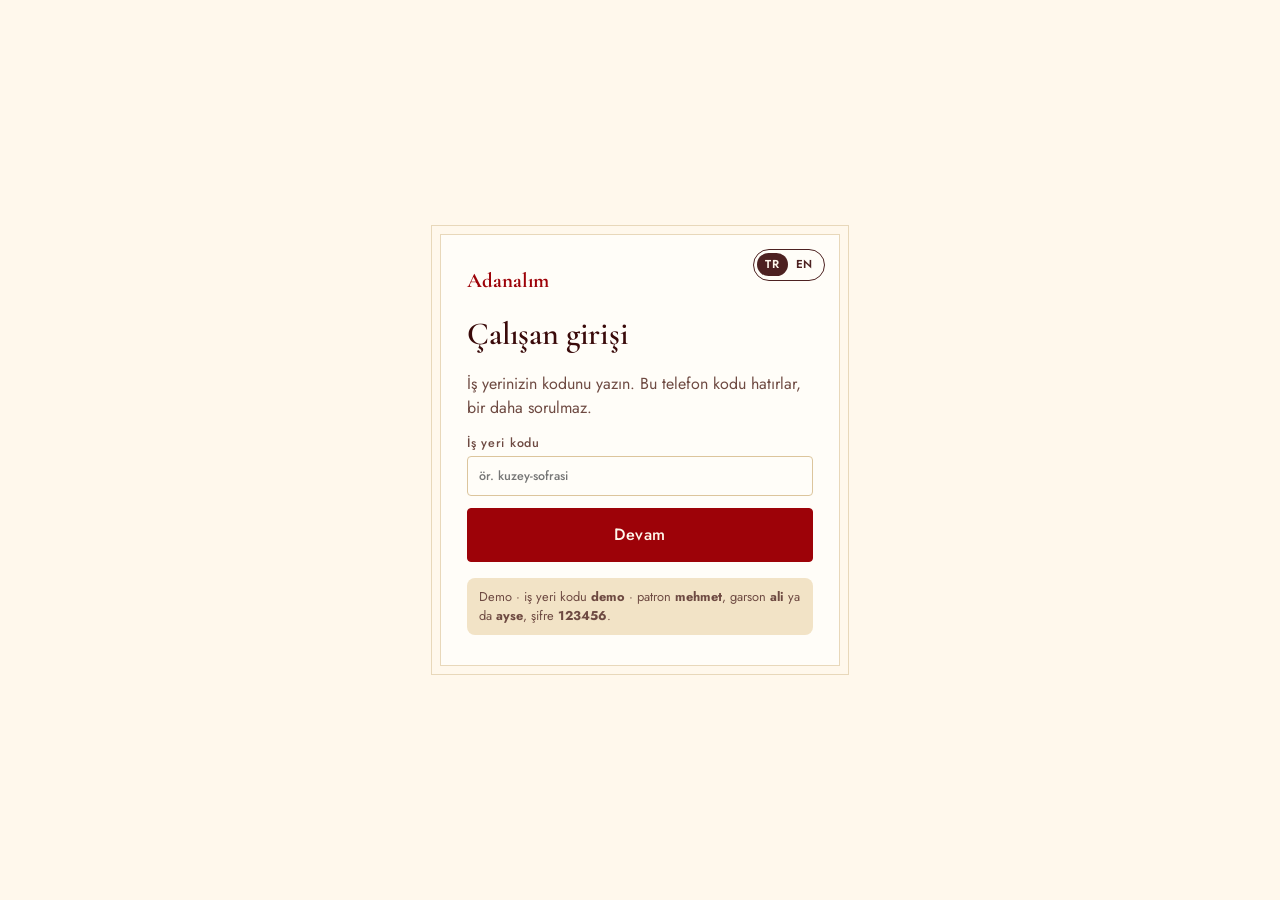
==== commit 8dec3018: "Tek tuşla Türkçe/İngilizce dil düğmesi (tüm ekranlar) Co-Authored-By: Claude Opus 5.5 <noreply@anthr" ====
--- a/index.html
+++ b/index.html
@@ -562,11 +562,35 @@
 .login-place{display:flex;align-items:center;gap:10px;background:var(--sand);border-radius:10px;padding:10px 12px;margin:6px 0 4px}
 .login-place span{font-size:.72rem;letter-spacing:.14em;text-transform:uppercase;color:var(--soft)}
 .login-place b{flex:1;font-size:1.05rem}
-
-#demoBar{display:flex;align-items:center;justify-content:space-between;gap:10px;background:#3A0A0A;color:#C9AE95;font-size:.72rem;letter-spacing:.12em;text-transform:uppercase;padding:8px 12px}
-#demoBar nav{display:flex;gap:6px;align-items:center}
-#demoBar a,#demoBar button{color:#F2E3C6;text-decoration:none;border:1px solid rgba(242,227,198,.3);border-radius:3px;padding:5px 9px;font:inherit;letter-spacing:.06em;background:transparent;cursor:pointer}
-#demoBar a[aria-current="page"]{background:#F2E3C6;color:#3A0A0A}
+/* Dil düğmesi (i18n.js yerleştirir) */
+.lang-btn{display:inline-flex;align-items:center;flex:none;padding:3px;gap:0;border:1px solid currentColor;border-radius:999px;background:transparent;color:inherit;font:600 .72rem/1 var(--f-body);letter-spacing:.06em;cursor:pointer;opacity:.9;-webkit-tap-highlight-color:transparent;min-height:32px}
+.lang-btn span{padding:6px 8px;border-radius:999px}
+.lang-btn .lg-on{background:var(--ink);color:var(--cream)}
+.g-head .lang-btn .lg-on,.k-head .lang-btn .lg-on{background:var(--sand);color:var(--ink)}
+.lang-btn:active{transform:scale(.96)}
+.login-card{position:relative}
+.lang-btn.lang-abs{position:absolute;top:14px;right:14px;color:var(--ink)}
+.lang-slot{display:flex;align-items:center;gap:8px;justify-self:end}
+.c-head-in .lang-btn{color:var(--ink)}
+.g-head .lang-btn{margin-left:auto}
+.g-head .lang-btn + .g-who{margin-left:0}
+.c-head-in .lang-btn{margin-left:auto}
+.c-head-in .lang-btn + .c-table{margin-left:0}
+/* başlıklarda kompakt tek etiket */
+.lang-btn.lang-mini{padding:0;width:34px;height:34px;min-height:34px;justify-content:center;font-size:.7rem}
+.lang-btn.lang-mini .lg-on{display:none}
+.lang-btn.lang-mini .lg-off{padding:0}
+.g-who{white-space:nowrap}
+.c-name{min-width:auto;overflow-wrap:normal;word-break:normal;hyphens:none;line-height:1.05}
+
+#demoBar{background:#3A0A0A;padding:10px 10px 12px;position:sticky;top:0;z-index:40;box-shadow:0 2px 10px rgba(58,10,10,.25)}
+#demoBar[hidden]{display:none}
+#demoBar nav{display:grid;grid-template-columns:repeat(3,1fr);gap:8px}
+#demoBar a,#demoBar button{display:flex;align-items:center;justify-content:center;gap:8px;min-height:50px;padding:8px 6px;border-radius:10px;border:1px solid rgba(242,227,198,.28);background:rgba(242,227,198,.06);color:#F2E3C6;text-decoration:none;font:600 1rem/1.1 var(--f-body);letter-spacing:.02em;cursor:pointer;-webkit-tap-highlight-color:transparent;transition:background .15s,transform .1s}
+#demoBar a:active,#demoBar button:active{transform:scale(.97)}
+#demoBar svg{width:20px;height:20px;flex:none}
+#demoBar a[aria-current="page"]{background:#F2E3C6;color:#3A0A0A;border-color:#F2E3C6}
+#demoBar button{color:#E19E6A;border-style:dashed}
 </style>
 </head>
 <body>
@@ -2094,9 +2118,12 @@
     if (!view) view = "garson";
     bar.hidden = !USER;
     window.scrollTo(0, 0);
-    var tabs = [["masa-7", "Misafir", "masa"], ["online", "Online", "online"], ["mutfak", "Mutfak", "mutfak"], ["garson", "Çalışan", "garson"], ["yonetim", "Yönetim", "yonetim"]];
-    bar.innerHTML = '<span>Demo</span><nav>' + tabs.map(function(t){ return '<a href="#' + t[0] + '"' + (view === t[2] ? ' aria-current="page"' : '') + '>' + t[1] + '</a>'; }).join("") +
-      '<button type="button" id="demoReset">Sıfırla</button></nav>';
+    var I = function(d){ return '<svg viewBox="0 0 24 24" fill="none" stroke="currentColor" stroke-width="2" stroke-linecap="round" stroke-linejoin="round" aria-hidden="true">' + d + '</svg>'; };
+    var tabs = [["masa-7", "Misafir", "masa", '<path d="M4 11h16M6 11v9M18 11v9M8 7h8l1 4H7z"/>'], ["online", "Online", "online", '<circle cx="12" cy="12" r="9"/><path d="M3 12h18M12 3a14 14 0 0 1 0 18M12 3a14 14 0 0 0 0 18"/>'],
+      ["mutfak", "Mutfak", "mutfak", '<path d="M6 13a6 6 0 1 1 12 0v6H6z"/><path d="M6 16h12"/>'], ["garson", "Çalışan", "garson", '<circle cx="12" cy="8" r="4"/><path d="M4 21a8 8 0 0 1 16 0"/>'],
+      ["yonetim", "Yönetim", "yonetim", '<rect x="4" y="4" width="7" height="7" rx="1"/><rect x="13" y="4" width="7" height="7" rx="1"/><rect x="4" y="13" width="7" height="7" rx="1"/><rect x="13" y="13" width="7" height="7" rx="1"/>']];
+    bar.innerHTML = '<nav aria-label="Ekranlar">' + tabs.map(function(t){ return '<a href="#' + t[0] + '"' + (view === t[2] ? ' aria-current="page"' : '') + '>' + I(t[3]) + t[1] + '</a>'; }).join("") +
+      '<button type="button" id="demoReset">' + I('<path d="M4 4v6h6"/><path d="M20 12a8 8 0 1 1-2.3-5.7L4 10"/>') + 'Sıfırla</button></nav>';
     S.$("demoReset").onclick = function(){ B.reset(); try { localStorage.removeItem("sirala-demo-session"); localStorage.removeItem("sirala-online-ids"); } catch(e){} S.toast("Demo sıfırlandı"); location.reload(); };
     if (view === "mutfak") stop = SiralaApp.kasa({ B: B, cafeId: CAFE });
     else if (view === "garson") stop = SiralaApp.garson({ B: B, cafeId: CAFE, followLogin: true, loginHint: HINT });
@@ -2109,4 +2136,238 @@
   window.addEventListener("hashchange", function(){ if (known) route(); });
 })();
 
+/* Adanalım — tek tuşla Türkçe / İngilizce.
+   Uygulama metinleri Türkçe yazılır; bu dosya ekrana çıkan metni anında çevirir (MutationObserver).
+   Seçim telefonda hatırlanır (sirala-lang). Yeni metin eklerseniz aşağıdaki sözlüğe İngilizcesini ekleyin. */
+(function(){
+  "use strict";
+  var D = {
+    /* — genel — */
+    "Adanalım": "Adanalım", "Demo": "Demo", "Yükleniyor…": "Loading…", "Tamam": "OK", "Kapat": "Close", "Vazgeç": "Cancel", "Kaydet": "Save", "Kaydedildi": "Saved", "Sil": "Delete",
+    "Devam": "Continue", "Değiştir": "Change", "Aç": "Unlock", "Yok": "None", "yok": "none", "Diğer": "Other", "Bugün": "Today", "bugün": "today", "şimdi": "just now", "dk önce": "min ago",
+    "dk": "min", "gr": "g", "adet": "pcs", "fincan": "cup", "dilim": "slices", "ya da": "or", "Masa": "Table", "masa": "tables", "Toplam": "Total", "TOPLAM": "TOTAL", "Menü": "Menu", "Online": "Online",
+    "QR": "QR", "Paket": "Delivery", "Gel-al": "Pick-up", "Not:": "Note:", "Not": "Note", "Sipariş": "Orders", "sipariş": "orders", "ürün": "items", "Ürün": "Item", "Adet": "Qty", "Birim fiyat": "Unit price",
+    "Tutar": "Amount", "Fiyat": "Price", "Süre": "Time", "Hazır": "Ready", "hazır": "ready", "Hazır!": "Ready!", "Teslim": "Delivered", "Alındı": "Received", "Hesap": "Bill", "Patron": "Owner", "patron": "owner",
+    "Garson": "Waiter", "garson": "waiter", "Çalışan": "Staff", "çalışan": "staff", "Misafir": "Guest", "Mutfak": "Kitchen", "Yönetim": "Admin", "Sıfırla": "Reset", "Ekranlar": "Screens", "Rapor": "Report",
+    "Kurulum": "Setup", "Bölümler": "Sections", "Çıkış": "Log out", "Çıkış yap": "Log out", "Kilitle": "Lock", "Yazdır": "Print", "Tükendi": "Sold out", "Geri aç": "Back on menu", "Geri al": "Undo",
+    "kapalı": "closed", "açık": "open", "işletme": "businesses", "İşletme": "Business", "Kategori": "Category", "Sakin": "Calm", "Boş": "Free", "Dolu": "Busy", "Bitti": "Done", "Kaldır": "Remove", "Rol": "Role", "Adı": "Name",
+    "1 porsiyon": "1 portion", "1,5 porsiyon": "1.5 portions", "(1,5 porsiyon)": "(1.5 portions)", "1,5 pors. ₺": "1.5 portions ₺", "Demo sıfırlandı": "Demo reset",
+    /* — alerjenler — */
+    "Gluten": "Gluten", "Süt": "Milk", "Yumurta": "Egg", "Kabuklu yemiş": "Tree nuts", "Yer fıstığı": "Peanuts", "Susam": "Sesame", "Soya": "Soy", "Balık": "Fish", "Kabuklu deniz ürünü": "Shellfish", "Hardal": "Mustard", "Kereviz": "Celery",
+    /* — giriş — */
+    "Çalışan girişi": "Staff login", "Yönetim girişi": "Admin login", "İş yeri kodu": "Business code", "iş yeri kodu": "business code", "İş yeri": "Business", "Kullanıcı adı": "Username", "Şifre": "Password", "şifre": "password",
+    "E-posta": "E-mail", "Giriş yap": "Log in", "ör. kuzey-sofrasi": "e.g. kuzey-sofrasi", "İş yerinizin kodunu yazın. Bu telefon kodu hatırlar, bir daha sorulmaz.": "Enter your business code. This phone will remember it.",
+    "Yönetici e-postanız ve şifrenizle girin.": "Log in with your admin e-mail and password.", "İş yeri kodunu yazın.": "Enter the business code.", "Bu kodla bir iş yeri bulunamadı. Patronunuza sorun.": "No business found with this code. Ask your manager.",
+    "Kullanıcı adı ve şifre gerekli.": "Username and password are required.", "Demo yönetici: kullanıcı adı yerine": "Demo admin: instead of a username use", "Başka hesapla giriş yap": "Log in with another account",
+    "Bu işlem için yetkin yok.": "You don't have permission for this.", "İnternet bağlantısı yok. Bağlantı gelince tekrar dene.": "No internet connection. Try again when you're back online.",
+    "İşletme kodu, kullanıcı adı ya da şifre hatalı.": "Business code, username or password is wrong.", "Bu işletme kodu kullanılıyor, başka bir kod seçin.": "This business code is taken, choose another.",
+    "Bu kullanıcı adı bu işletmede zaten var.": "This username already exists in this business.", "Şifre en az 6 karakter olmalı.": "Password must be at least 6 characters.", "Çok fazla deneme yapıldı, biraz bekle.": "Too many attempts, wait a moment.",
+    "Depolama doldu. Kurulumdan eski siparişleri temizle.": "Storage is full. Clear old orders from Setup.", "İşlem yapılamadı, tekrar dene.": "Something went wrong, try again.", "Dosya indirilemedi": "Couldn't download the file",
+    "Bu hesap hiçbir işletmeye bağlı değil.": "This account isn't linked to any business.", "Bu hesap bu işletmenin çalışanları arasında değil.": "This account isn't on this business's staff.", "Bu işletmeye erişim yok.": "No access to this business.",
+    "Erişim yok": "No access", "İşletmeniz bulunuyor…": "Finding your business…", "Sisteme bağlanılamadı.": "Couldn't connect.", "Bağlantı kurulamadı": "Couldn't connect",
+    /* — misafir menüsü — */
+    "Online sipariş": "Online order", "Masadaki QR kodu okutun": "Scan the QR code on your table", "Sipariş vermek için oturduğunuz masadaki QR kodu telefonunuzun kamerasıyla okutun.": "To order, scan the QR code on your table with your phone camera.",
+    "az önce tükendi, sepetinizden çıkarıldı": "just sold out and was removed from your cart", "Garson geliyor": "Waiter is coming", "Garson çağır": "Call waiter", "Kategoriler": "Categories",
+    "İnternet bağlantısı yok. Bağlantı gelince siparişinizi gönderebilirsiniz.": "No internet connection. You can send your order once you're back online.", "Bugün tükendi": "Sold out today", "içerir": "contains", "İçerir:": "Contains:",
+    "Masada gör · 3D": "View on table · 3D", "Bir siparişiniz iptal edildi": "One of your orders was cancelled", "hesabınıza yazılmadı. Sorunuz varsa garsonumuza danışın.": "it wasn't added to your bill. Ask our waiter if you have questions.",
+    "Mutfak süreyi güncelledi": "The kitchen updated the time", "Siparişiniz hazırlanıyor": "Your order is being prepared", "dk kaldı": "min left", "Az kaldı": "Almost ready", "Menü hazırlanıyor": "The menu is being prepared",
+    "Siparişinizi garsonumuza verebilirsiniz.": "You can give your order to our waiter.", "Alerjen filtresi": "Allergen filter", "seçili": "selected", "Alerjiniz mi var?": "Any allergies?",
+    "Bilgiler işletme tarafından girilir. Ciddi alerjiniz varsa siparişten önce garsonumuza da söyleyin.": "This information is entered by the restaurant. If you have a serious allergy, please also tell our waiter before ordering.",
+    "Mutfağımız şu an yoğun · süreler yaklaşık": "Our kitchen is busy right now · times about", "Fiyatlara KDV dahildir. Kalori değerleri yaklaşıktır. Alerjiniz varsa sipariş notuna yazın.": "Prices include VAT. Calories are approximate. If you have an allergy, add it to the order note.",
+    "yaklaşık": "about", "Not ekleyin (ör. acısız, az pişmiş)": "Add a note (e.g. not spicy, rare)", "Sipariş notu": "Order note", "Devam et": "Continue", "Gönderiliyor…": "Sending…", "Siparişi gönder": "Send order",
+    "Siparişlerim": "My orders", "Ürünlerin yanındaki + ile seçin. Gel-al ya da paket servis.": "Tap + next to items to choose. Pick-up or delivery.", "Masanın hesabı": "Table bill", "Ürünlerin yanındaki + ile seçin.": "Tap + next to items to choose.",
+    "İptal edildi": "Cancelled", "Sorunuz varsa bizi arayın.": "Call us if you have questions.", "Hazırlanıyor": "Preparing", "Teslim edildi": "Delivered", "Afiyet olsun!": "Enjoy your meal!", "Hazır, yola çıkıyor": "Ready, on the way",
+    "Kuryemiz birazdan kapınızda.": "Our courier will be at your door shortly.", "Gelip alabilirsiniz.": "You can pick it up.", "ya da paket servis": "or delivery", "Ödeme": "Payment", "teslim alırken": "on pick-up",
+    "teslimatta ya da gel-al'da": "on delivery or pick-up", "nakit ya da kart.": "cash or card.", "siparişiniz var": "orders in progress", "Takip et ›": "Track ›", "Siparişi tamamla": "Complete order", "Teslim şekli": "Delivery method",
+    "dk sonra hazır": "min until ready", "Paket servis": "Delivery", "Adresinize getirelim": "We bring it to you", "Gelip alın": "Pick it up", "Adınız": "Your name", "Telefon": "Phone", "Adres": "Address",
+    "Mahalle, sokak, bina ve daire no, tarif": "Neighbourhood, street, building and flat no., directions", "ör. acısız, zil çalışmıyor": "e.g. not spicy, doorbell broken", "Not (isteğe bağlı)": "Note (optional)", "kapıda": "at the door",
+    "gelip aldığınızda": "when you pick up", "nakit ya da kartla yapılır. Bilgileriniz yalnızca bu sipariş için kullanılır ve sipariş kapanınca silinir.": "by cash or card. Your details are used only for this order and deleted when it closes.",
+    "Siparişi ver": "Place order", "‹ Menüye dön": "‹ Back to menu", "Menüye dön": "Back to menu", "Açık siparişiniz yok.": "You have no open orders.", "Siparişiniz alındı": "Your order was received", "Tahmini süre": "Estimated time",
+    "Bu masadan henüz sipariş verilmedi.": "No orders from this table yet.", "Hesap istendi. Garsonumuz masanıza geliyor.": "Bill requested. Our waiter is coming to your table.", "Garsonumuz masanıza geliyor.": "Our waiter is coming to your table.",
+    "Hesap iste": "Request bill", "Ödemenizi garsonumuza ya da kasaya yapabilirsiniz.": "You can pay our waiter or at the counter.", "Menü yükleniyor…": "Loading menu…", "Restoran bulunamadı": "Restaurant not found",
+    "Bu QR kod geçerli bir işletmeye bağlı değil.": "This QR code isn't linked to a valid restaurant.", "Şu an online sipariş almıyoruz": "We're not taking online orders right now", "Biraz sonra tekrar deneyin ya da bizi arayın.": "Try again later or give us a call.",
+    "Adınızı yazın.": "Enter your name.", "Telefon numaranızı kontrol edin.": "Check your phone number.", "Adresi biraz daha ayrıntılı yazın.": "Please write the address in more detail.", "Hesap istendi": "Bill requested", "Garson çağrıldı": "Waiter called",
+    "Gerçek porsiyon": "Real portion", "3D model yükleniyor…": "Loading 3D model…", "Parmağınızla çevirin. Telefonda": "Rotate with your finger. On a phone", "Masaya yerleştir": "Place on table",
+    "3D görüntüleyici yüklenemedi. İnternet bağlantınızı kontrol edin.": "The 3D viewer couldn't load. Check your connection.", "Fiyat listesi": "Price list", "Güncelleme:": "Updated:", "Fiyatlarımıza KDV dahildir.": "Our prices include VAT.",
+    "Menümüzü masanızdaki QR kodu okutarak da görebilir, siparişinizi oradan verebilirsiniz.": "You can also scan the QR code on your table to see the menu and order.", "Bu ekranda yazdırma açılamadı": "Printing isn't available on this screen",
+    "Bilgi fişidir, mali değeri yoktur.": "Information slip, not a fiscal receipt.", "KDV dahildir.": "VAT included.", "ürün · yaklaşık": "items · about", "Garsonumuz da her zaman yanınızda": "Our waiters are always here to help",
+    /* — çalışan uygulaması — */
+    "Yeni sipariş": "New order", "Mutfaktan hazır": "Ready from kitchen", "hesap istiyor": "wants the bill", "garson çağırıyor": "is calling a waiter", "Online sipariş teslim edildi": "Online order delivered", "servis edildi": "served",
+    "kapatıldı": "closed", "siparişi mutfakta": "order in the kitchen", "çağrı": "calls", "Bildirim sesini ve titreşimi açmak için dokunun": "Tap to turn on alert sound and vibration", "İnternet yok. Liste son hâliyle duruyor.": "No internet. Showing the last list.",
+    "İletişim bilgisi yükleniyor…": "Loading contact details…", "Sorumlu:": "Assigned:", "Mutfakta": "In kitchen", "dk gecikti": "min late", "Teslim edildi · kapat": "Delivered · close", "Servis edildi": "Served", "Siparişler": "Orders",
+    "Sadece benim masalarım": "Only my tables", "Masalar": "Tables", "Açık sipariş yok. QR'dan ya da online sipariş gelince burada belirir, telefon titrer.": "No open orders. QR and online orders appear here and the phone vibrates.",
+    "Hesap istiyor": "Wants the bill", "Garson çağırıyor": "Calling waiter", "Hesabı aç": "Open bill", "Gidiyorum": "On my way", "Çağırıyor": "Calling", "Yemekte": "Eating", "Sizin masalarınız:": "Your tables:", "(kalın çerçeveli)": "(bold border)",
+    "Hazır yemek": "Ready", "Şu an bekleyen yemek yok. Mutfak \"Hazırlandı\"ya bastığında burada belirir, telefon titrer.": "No dishes waiting. When the kitchen taps \"Ready\" they appear here and the phone vibrates.",
+    "şimdi hazırlandı": "ready just now", "dk önce hazırlandı": "min ago ready", "Sipariş al": "Take order", "azalt": "decrease", "Masa seçin": "Choose table", "Not (ör. acısız)": "Note (e.g. not spicy)", "Önce masa seçin": "Choose a table first",
+    "Ürün ekleyin": "Add items", "Mutfağa gönder": "Send to kitchen", "Hesap istedi": "Bill requested", "sipariş hâlâ mutfakta.": "order(s) still in the kitchen.", "Bu masada açık sipariş yok.": "No open orders at this table.",
+    "Evet, ödendi · masayı kapat": "Yes, paid · close table", "Ödeme alındı · masayı kapat": "Payment taken · close table", "Bu masaya sipariş ekle": "Add order to this table", "Uyarıyı kapat": "Dismiss alert", "7 gün": "7 days", "30 gün": "30 days",
+    "Toplam gelir": "Total revenue", "sipariş · iptaller hariç": "orders · excl. cancelled", "Şu an açık masa": "Open tables now", "Garsonlar": "Waiters", "En çok sipariş": "Most orders", "Masaları:": "Tables:", "atanmadı": "not assigned",
+    "şu an": "now", "sipariş aldı": "orders taken", "Masalarının cirosu": "Revenue from their tables", "Masalarını düzenle": "Edit tables", "Başka garsonun masasını seçerseniz o masa bu garsona geçer.": "Choosing another waiter's table moves it to this waiter.",
+    "Henüz garson eklenmedi. Aşağıdan çalışan ekleyin.": "No waiters yet. Add staff below.", "Çalışan hesapları": "Staff accounts", "Kullanıcı adı:": "Username:", "Evet, kaldır": "Yes, remove", "Yeni çalışan": "New staff member", "ör. Ali": "e.g. Ali",
+    "ör. ali": "e.g. ali", "Şifre (en az 6)": "Password (min. 6)", "Patron (her şeyi görür)": "Owner (sees everything)", "Açılıyor…": "Creating…", "Çalışan girişte işletme kodu": "At login, staff enter the business code",
+    "kendi kullanıcı adı ve şifresini yazar. Kaldırılan çalışanın erişimi hemen kapanır.": "and their own username and password. Removed staff lose access immediately.", "Ayarlar": "Settings",
+    "Kapalıyken müşteri \"şu an sipariş almıyoruz\" görür.": "When closed, customers see \"not taking orders right now\".", "Kapalıyken online sipariş sadece gel-al olur.": "When off, online orders are pick-up only.", "Mutfak ek süresi": "Extra kitchen time",
+    "bekleyen · otomatik +": "waiting · automatic +", "Adını yazın.": "Enter a name.", "eklendi · kullanıcı adı:": "added · username:", "Online sipariş açık": "Online orders on", "Online sipariş kapalı": "Online orders off", "Paket servis açık": "Delivery on",
+    "Sadece gel-al": "Pick-up only", "Çalışan kaldırıldı, erişimi kapandı": "Staff removed, access closed", "gidiyorsunuz": "you're going", "Çalışan uygulaması": "Staff app",
+    /* — kasa / mutfak — */
+    "Bu hesap bu işletmenin kasa hesapları arasında değil.": "This account isn't a counter account of this business.", "Kasa": "Counter", "Kasa · Mutfak": "Counter · Kitchen", "siparişi mutfağa gönderildi": "order sent to kitchen", "PIN yanlış": "Wrong PIN",
+    "süresi:": "time:", "Değişiklik yok": "No changes", "Kaydedildi · basılı fiyat listesini yeniden yazdırmayı unutmayın": "Saved · remember to reprint the price list", "Gidildi": "Handled", "Garson siparişi": "Waiter order",
+    "Tahmini": "Estimated", "Mutfak yoğunluğu": "Kitchen load", "sipariş bekliyor · otomatik": "orders waiting · automatic", "ek yok": "no extra", "müşteriye": "customers see", "normal süre": "normal time", "gösteriliyor": "shown",
+    "Elle ekle:": "Add manually:", "Hazırlanacak": "To prepare", "Kaç dk sonra çıkar?": "Ready in how many min?", "Hazırlandı": "Ready", "İptal edilsin mi? Hesaptan düşer.": "Cancel it? It will be removed from the bill.", "Evet, iptal": "Yes, cancel",
+    "Siparişi iptal et": "Cancel order", "Bekleyen sipariş yok. Masalardan gelen siparişler burada belirir ve ses çıkarır.": "No waiting orders. Orders from tables appear here with a sound.", "Hazırlananlar": "Prepared", "Henüz yok.": "None yet.",
+    "Hesabı görmek için masaya dokunun": "Tap a table to see its bill", "Açık sipariş yok.": "No open orders.", "Hesap fişi yazdır": "Print bill", "Masayı taşı": "Move table", "Bu masada açık sipariş var": "This table has open orders",
+    "siparişleri hangi masaya taşınsın?": "orders: move to which table?", "Dolu masaya taşırsanız siparişler o masanın hesabına eklenir.": "Moving to a busy table adds the orders to its bill.", "Son 7 gün": "Last 7 days", "Son 14 gün": "Last 14 days",
+    "Bu aralıkta sipariş yok.": "No orders in this range.", "QR'dan": "via QR", "Ciro": "Revenue", "iptal hariç": "excl. cancelled", "iptal yok": "no cancellations", "Masa başı hesap": "Average per table", "kapanan masa": "closed tables",
+    "Hazırlanma": "Prep time", "zamanında": "on time", "henüz yok": "none yet", "En çok satanlar": "Best sellers", "Saatlere göre sipariş": "Orders by hour", "Satış dökümü (Excel)": "Sales export (Excel)",
+    "Seçili aralıkta hangi üründen kaç adet satıldı. Adisyon programınıza ya da muhasebeye toplu girmek için.": "How many of each item sold in the selected range. For bulk entry into your POS or accounting.", "İndir (.csv)": "Download (.csv)",
+    "\"Eski siparişleri temizle\" yapılırsa o günlerin raporu da silinir. Pilot bitmeden temizlemeyin, ekran görüntüsünü alın.": "\"Clear old orders\" also deletes those days' reports. Don't clear before the pilot ends; take a screenshot.",
+    "Misafir QR kullanmak istemezse siparişini buradan girin. Mutfağa aynı şekilde düşer, masanın hesabına eklenir.": "If a guest doesn't want to use QR, enter the order here. It goes to the kitchen and onto the table's bill.",
+    "ort.": "avg.", "Menü boş.": "Menu is empty.", "ör. acısız": "e.g. not spicy", "mutfağa gönder": "send to kitchen", "Basılı fiyat listesi": "Printed price list",
+    "Girişte ve masalarda bulunması zorunlu. Fiyat değiştirdiğinizde yeniden yazdırın.": "Required at the entrance and on tables. Reprint when prices change.", "Fiyat listesini yazdır": "Print price list", "Fiyat ve süre düzenleme açık": "Price and time editing unlocked",
+    "Fiyat ve süre değiştirmek için patron PIN'i": "Owner PIN to change prices and times", "Menü boş. Kurulumdan ürün ekleyin.": "Menu is empty. Add items in Setup.", "Değişiklik kaydı": "Change log", "Henüz değişiklik yok.": "No changes yet.",
+    "Kasa ekranı": "Counter screen", "Hangi işletme?": "Which business?", "Bu hesaba bağlı işletme yok. Önce kurulum ekranından işletme oluşturun.": "No business linked to this account. Create one in Setup first.", "Kuruluma git": "Go to Setup",
+    "İşletme bulunamadı": "Business not found", "kodlu işletme kayıtlı değil.": "— no business with this code.", "Sipariş sesini ve ekranın açık kalmasını etkinleştirmek için buraya dokunun": "Tap here to enable order sounds and keep the screen on",
+    "taşındı": "moved", "siparişi iptal edildi": "order cancelled", "dk sonra çıkacak · müşteriye gösterildi": "min until ready · shown to customer", "Tüm sürelere +": "Added +", "dk eklendi": "min to all times", "Elle ek süre kaldırıldı": "Manual extra time removed",
+    "tükendi, menüden kalktı": "sold out, removed from menu", "tekrar menüde": "back on the menu",
+    "İnternet bağlantısı yok. Liste son hâliyle duruyor; telefondan internet paylaşımı açarak devam edebilirsiniz.": "No internet. Showing the last list; you can continue by turning on a phone hotspot.",
+    /* — yönetim — */
+    "İşletme adını yazın.": "Enter the business name.", "İşletme kodu en az 3 karakter olmalı.": "Business code must be at least 3 characters.", "Masa sayısı 1–80 arası olmalı.": "Number of tables must be 1–80.", "Patronun adını yazın.": "Enter the owner's name.",
+    "Kontrol ediliyor…": "Checking…", "Yönetici değil": "Not an admin", "hesabı yönetim ekranını açamaz.": "can't open the admin screen.", "Bugün · tüm işletmeler": "Today · all businesses", "açıldı": "created",
+    "Patrona bu bilgileri verin:": "Give these details to the owner:", "İşletme kodu": "Business code", "Menüyü kur": "Set up menu", "İşletmeler": "Businesses", "Menü boş": "Menu empty", "Menü / QR": "Menu / QR", "Misafir menüsü": "Guest menu",
+    "Henüz işletme yok.": "No businesses yet.", "Yeni işletme aç": "Open a new business", "İşletme adı": "Business name", "ör. Köşe Kahve": "e.g. Corner Coffee", "Masa sayısı": "Number of tables", "Patronun adı": "Owner's name",
+    "Patronun kullanıcı adı": "Owner's username", "ör. mehmet": "e.g. mehmet", "Patronun şifresi (en az 6)": "Owner's password (min. 6)", "İşletmeyi aç": "Create business",
+    "Kod sonradan değişmez; QR kodları ve girişler bu koda bağlıdır. Patron girince kendi çalışanlarını kendisi ekler.": "The code can't be changed later; QR codes and logins depend on it. The owner adds their own staff after logging in.",
+    /* — kurulum — */
+    "İşletme adını yazın": "Enter the business name", "İşletme kodu en az 3 harf olmalı": "Business code must be at least 3 letters", "PIN 4-6 haneli rakam olmalı": "PIN must be 4–6 digits", "Bu kod kullanılıyor, başka bir kod yazın": "This code is taken, enter another",
+    "Menü kaydedildi, telefonlara yansıdı": "Menu saved and synced to phones", "Fotoğraf yükleniyor…": "Uploading photo…", "Fotoğraf eklendi": "Photo added", "Bu dosya bir fotoğraf değil": "This file isn't a photo", "PIN değiştirildi": "PIN changed",
+    "Hesaplar kaydedildi": "Accounts saved", "kapanmış sipariş silindi": "closed orders deleted", "QR kütüphanesi yüklenemedi": "QR library couldn't load", "Görsel oluşturulamadı": "Couldn't create image", "Adanalım · Kurulum": "Adanalım · Setup",
+    "İşletmeleriniz": "Your businesses", "Henüz işletme yok. İlkini aşağıdan oluşturun.": "No businesses yet. Create the first one below.", "Yeni işletme": "New business", "İşletme kodu (QR bağlantısında görünür)": "Business code (shown in the QR link)",
+    "4-6 rakam": "4–6 digits", "Patron PIN'i": "Owner PIN", "Oluşturuluyor…": "Creating…", "Oluştur": "Create", "PIN, kasada fiyat ve süre değiştirmek için istenir.": "The PIN is required to change prices and times at the counter.",
+    "Okutun · seçin · afiyet olsun": "Scan · choose · enjoy", "Bu masayı dene": "Try this table", "açık sipariş": "open orders", "Kasa ekranını aç": "Open counter screen", "Garson uygulaması": "Waiter app", "Müşteri ekranını dene": "Try customer screen",
+    "Kaydedilmedi": "Not saved", "Önce menüyü kaydedin": "Save the menu first", "Fotoğraf ekle": "Add photo", "Fotoğrafı kaldır": "Remove photo", "Yukarı taşı": "Move up", "Aşağı taşı": "Move down", "Fiyat ₺": "Price ₺",
+    "Porsiyon miktarı": "Portion size", "ör. 180 gr et": "e.g. 180 g meat", "Kalori kcal": "Calories kcal", "Süre dk": "Time min", "3D model linki (.glb, isteğe bağlı)": "3D model link (.glb, optional)", "ör. models/adana.glb": "e.g. models/adana.glb",
+    "Kısa açıklama": "Short description", "Alerjenler": "Allergens", "Menü boş. \"Ürün ekle\" ile başlayın ya da örnek menüyü yükleyin.": "Menu is empty. Start with \"Add item\" or load the sample menu.", "Ürün ekle": "Add item", "Örnek menüyü yükle": "Load sample menu",
+    "Menüyü kaydet": "Save menu", "Masa QR kartları": "Table QR cards", "PNG olarak indir": "Download as PNG", "İşletme bilgileri": "Business details", "Yeni patron PIN'i": "New owner PIN", "PIN'i değiştir": "Change PIN", "Kasa hesapları": "Counter accounts",
+    "E-postalar": "E-mails", "Eski siparişleri temizle": "Clear old orders", "Hesabı kapatılmış masaların siparişlerini siler. Açık masalara dokunmaz. Haftada bir yapmanız yeterli.": "Deletes orders of closed tables. Open tables are untouched. Once a week is enough.",
+    "Evet, sil": "Yes, delete", "Kapanmış siparişleri sil": "Delete closed orders", "kodlu işletme yok.": "— no business with this code.", "bu işletmenin hesapları arasında değil.": "isn't one of this business's accounts.", "QR yüklenemedi": "QR couldn't load", "Fotoğraf kaldırıldı": "Photo removed",
+    /* — eksikler — */
+    "Seçin, gönderin; siparişiniz doğrudan mutfağa gitsin.": "Choose and send; your order goes straight to the kitchen.", "siz": "you",
+    "İçermesini istemediklerinizi seçin; bunları içeren yemekler işaretlenir.": "Select what you want to avoid; dishes containing them are marked.",
+    "e basın, kamerayı masaya tutun; tabak gerçek boyutunda masanızda görünür.": ", point the camera at the table; the plate appears at real size.", "Parmağınızla çevirin. Telefonda": "Rotate with your finger. On a phone, tap",
+    "Kullanıcı adı 3–20 karakter olmalı; harf, rakam, nokta, tire (Türkçe karakter yok).": "Username must be 3–20 characters: letters, digits, dot, dash (no Turkish characters).",
+    "Kullanıcı adı 3–20 karakter; harf, rakam, nokta, tire.": "Username: 3–20 characters; letters, digits, dot, dash.", "İndirildi": "Downloaded", "İndirme yapılamadı": "Download failed", "Bu görünümde indirme yapılamıyor": "Downloads aren't available in this view",
+    "Kurulum tamamlanmadı": "Setup not finished", "Sayfayı yenileyin. Sorun sürerse siparişinizi garsonumuza verebilirsiniz.": "Refresh the page. If the problem continues, you can give your order to our waiter.",
+    "js/firebase-config.js dosyasına Firebase bilgileri girilmemiş (README, Adım 2).": "Firebase details are missing in js/firebase-config.js (README, step 2).", "Giriş yöntemi Firebase'de açılmamış (README, Adım 3).": "The sign-in method isn't enabled in Firebase (README, step 3).",
+    "Kasa ve kurulum ekranına girebilecek e-postalar, her satıra bir tane. Hesapları Firebase konsolundan oluşturursunuz (README, Adım 3).": "E-mails allowed into the counter and setup screens, one per line. Create the accounts in the Firebase console (README, step 3).",
+    "Fotoğrafa dokunup yükleyin (telefondan çekilen fotoğraf olur, küçültülür). Süre: ortalama çıkma süresi (dk). Porsiyon miktarı: \"180 gr et\", \"300 ml\" gibi; 1,5 porsiyonda gram ve kalori kendiliğinden 1,5 katı gösterilir. Boş bırakılan alan menüde görünmez. Ürünlerin menüdeki sırasını ↑ ↓ ile değiştirebilirsiniz; kategoriler ilk ürünlerinin sırasıyla görünür.": "Tap the photo to upload (a phone photo works; it's resized). Time: average serving time (min). Portion size: e.g. \"180 g meat\", \"300 ml\"; for 1.5 portions grams and calories are shown ×1.5 automatically. Empty fields don't appear on the menu. Reorder items with ↑ ↓; categories follow the order of their first item.",
+    /* — örnek menü — */
+    "Başlangıçlar": "Starters", "Ana yemekler": "Mains", "Tatlılar": "Desserts", "İçecekler": "Drinks",
+    "Mercimek çorbası": "Lentil soup", "Limon ve kırmızı biberli tereyağı ile": "With lemon and red pepper butter", "Çibörek": "Çibörek (fried meat pastry)", "İnce hamur, kıymalı iç, kızgın yağda": "Thin dough, minced meat filling, deep fried",
+    "Adana kebap": "Adana kebab", "Zırh kıyması, közlenmiş biber ve domates": "Hand-minced meat, grilled pepper and tomato", "Balaban kebap": "Balaban kebab", "Közde köfte, tereyağlı ekmek, yoğurt": "Grilled meatballs, buttered bread, yoghurt",
+    "Tavuk şiş": "Chicken skewer", "Marine edilmiş but, lavaş, sumaklı soğan": "Marinated thigh, lavash, sumac onions", "Kuzu şiş": "Lamb skewer", "Kuzu kuşbaşı, közlenmiş sebze": "Diced lamb, grilled vegetables",
+    "Fıstıklı baklava": "Pistachio baklava", "Antep fıstıklı, şerbetli": "Antep pistachio, in syrup", "Ayran": "Ayran (yoghurt drink)", "Türk kahvesi": "Turkish coffee", "Künefe": "Künefe", "Antep fıstıklı, sıcak servis": "Antep pistachio, served hot",
+    "Met helvası": "Met halva", "Eskişehir'e özgü, tahinli": "Eskişehir specialty, with tahini", "Şalgam": "Şalgam (turnip juice)",
+    "kıyma": "minced meat", "et": "meat", "köfte": "meatballs", "tavuk": "chicken", "kuzu eti": "lamb"
+  };
+  /* Sayı içeren kalıplar (önce bunlar denenir) */
+  var P = [
+    [/^Masa (\d+)$/, "Table $1"], [/^Masa (\d+) hesap$/, "Table $1 bill"], [/^(\d+) masa$/, "$1 tables"], [/^~?(\d+) dk$/, function(m){ return m.replace("dk", "min"); }],
+    [/^(\d+) sipariş$/, "$1 orders"], [/^(\d+) ürün$/, "$1 items"], [/^(\d+) dk sonra çıkar$/, "ready in $1 min"],
+    [/^(.+) ekle$/, function(m, x){ return "Add " + tr(x); }], [/^(.+) azalt$/, function(m, x){ return "Remove one " + tr(x); }]
+  ];
+  var KEYS = Object.keys(D).sort(function(a, b){ return b.length - a.length; });
+  function esc(s){ return s.replace(/[.*+?^${}()|[\]\\]/g, "\\$&"); }
+  var RX = new RegExp("(?<![\\p{L}\\p{N}])(?:" + KEYS.map(esc).join("|") + ")(?![\\p{L}])", "gu");
+
+  var lang = "tr";
+  try { lang = localStorage.getItem("sirala-lang") === "en" ? "en" : "tr"; } catch(e){}
+  var ORIG = new WeakMap(), OUT = new WeakMap(), ATTRS = ["placeholder", "aria-label", "title", "alt"];
+
+  function tr(s){
+    var t = s.trim(); if (!t || !/\p{L}/u.test(t)) return s;
+    var lead = s.slice(0, s.indexOf(t)), tail = s.slice(s.indexOf(t) + t.length);
+    if (Object.prototype.hasOwnProperty.call(D, t)) return lead + D[t] + tail;
+    for (var i = 0; i < P.length; i++) if (P[i][0].test(t)) return lead + t.replace(P[i][0], P[i][1]) + tail;
+    return s.replace(RX, function(m){ return D[m]; });
+  }
+  function doText(n){
+    var p = n.parentNode; if (!p || /^(SCRIPT|STYLE|TEXTAREA)$/.test(p.nodeName) || (p.closest && p.closest("[data-no-i18n]"))) return;
+    var v = n.nodeValue;
+    if (OUT.get(n) !== v) ORIG.set(n, v);            // uygulama metni değiştirdi → yeni asıl
+    var o = ORIG.get(n), w = lang === "en" ? tr(o) : o;
+    if (w !== v) n.nodeValue = w;
+    OUT.set(n, w);
+  }
+  function doEl(el){
+    for (var i = 0; i < ATTRS.length; i++){
+      var a = ATTRS[i]; if (!el.hasAttribute(a)) continue;
+      var k = "data-i18n-" + a, v = el.getAttribute(a);
+      if (el.getAttribute(k + "-out") !== v) el.setAttribute(k, v);
+      var w = lang === "en" ? tr(el.getAttribute(k)) : el.getAttribute(k);
+      if (w !== v) el.setAttribute(a, w);
+      el.setAttribute(k + "-out", w);
+    }
+  }
+  function walk(root){
+    if (root.nodeType === 3) { doText(root); return; }
+    if (root.nodeType !== 1) return;
+    doEl(root);
+    var it = document.createTreeWalker(root, NodeFilter.SHOW_ELEMENT | NodeFilter.SHOW_TEXT), n;
+    while ((n = it.nextNode())) { if (n.nodeType === 3) doText(n); else doEl(n); }
+  }
+
+  /* Dil düğmesi: her ekranın başlığına (ya da giriş kartına) yerleşir */
+  function btnHtml(){ return '<span class="lg-on">' + (lang === "en" ? "EN" : "TR") + '</span><span class="lg-off">' + (lang === "en" ? "TR" : "EN") + '</span>'; }
+  function makeBtn(){
+    var b = document.createElement("button"); b.type = "button"; b.className = "lang-btn"; b.setAttribute("data-no-i18n", "");
+    b.setAttribute("aria-label", lang === "en" ? "Türkçe'ye geç" : "Switch to English"); b.innerHTML = btnHtml(); return b;
+  }
+  function place(){
+    var slots = [[".c-head-in", ".c-table"], [".g-head", ".g-who"], [".s-head-in", null], [".login-card", "first"]];
+    slots.forEach(function(s){
+      document.querySelectorAll(s[0]).forEach(function(h){
+        if (h.querySelector(":scope > .lang-btn, :scope > .lang-slot > .lang-btn")) return;
+        var b = makeBtn();
+        if (s[0] === ".c-head-in" || s[0] === ".g-head") b.classList.add("lang-mini");
+        if (s[1] === "first") { b.classList.add("lang-abs"); h.insertBefore(b, h.firstChild); }
+        else { var ref = s[1] && h.querySelector(":scope > " + s[1]); h.insertBefore(b, ref || null); }
+      });
+    });
+    document.querySelectorAll(".k-head-in").forEach(function(h){
+      if (h.querySelector(".lang-btn")) return;
+      var slot = document.createElement("div"); slot.className = "lang-slot"; slot.appendChild(makeBtn());
+      var link = h.querySelector(":scope > a.btn"); if (link) slot.appendChild(link);
+      h.insertBefore(slot, h.querySelector(":scope > .tabs") ? h.querySelector(":scope > .tabs").nextSibling : null);
+    });
+  }
+  function setLang(l){
+    lang = l; try { localStorage.setItem("sirala-lang", l); } catch(e){}
+    document.documentElement.lang = l;
+    document.querySelectorAll(".lang-btn").forEach(function(b){ b.innerHTML = btnHtml(); b.setAttribute("aria-label", l === "en" ? "Türkçe'ye geç" : "Switch to English"); });
+    walk(document.body);
+    if (window.S && S.toast) S.toast(l === "en" ? "English" : "Türkçe");
+  }
+  document.addEventListener("click", function(e){ var b = e.target.closest && e.target.closest(".lang-btn"); if (b) { e.preventDefault(); e.stopPropagation(); setLang(lang === "en" ? "tr" : "en"); } }, true);
+
+  var busy = false;
+  var mo = new MutationObserver(function(list){
+    if (busy) return; busy = true;
+    try {
+      place();
+      list.forEach(function(m){
+        if (m.type === "characterData") doText(m.target);
+        else if (m.type === "attributes") doEl(m.target);
+        else m.addedNodes.forEach(walk);
+      });
+    } finally { mo.takeRecords(); busy = false; }
+  });
+  function start(){
+    document.documentElement.lang = lang;
+    place(); walk(document.body);
+    mo.observe(document.body, { childList: true, subtree: true, characterData: true, attributes: true, attributeFilter: ATTRS });
+  }
+  if (document.body) start(); else document.addEventListener("DOMContentLoaded", start);
+  window.SiralaLang = { set: setLang, get: function(){ return lang; }, t: function(s){ return lang === "en" ? tr(s) : s; } };
+})();
+
 </script>
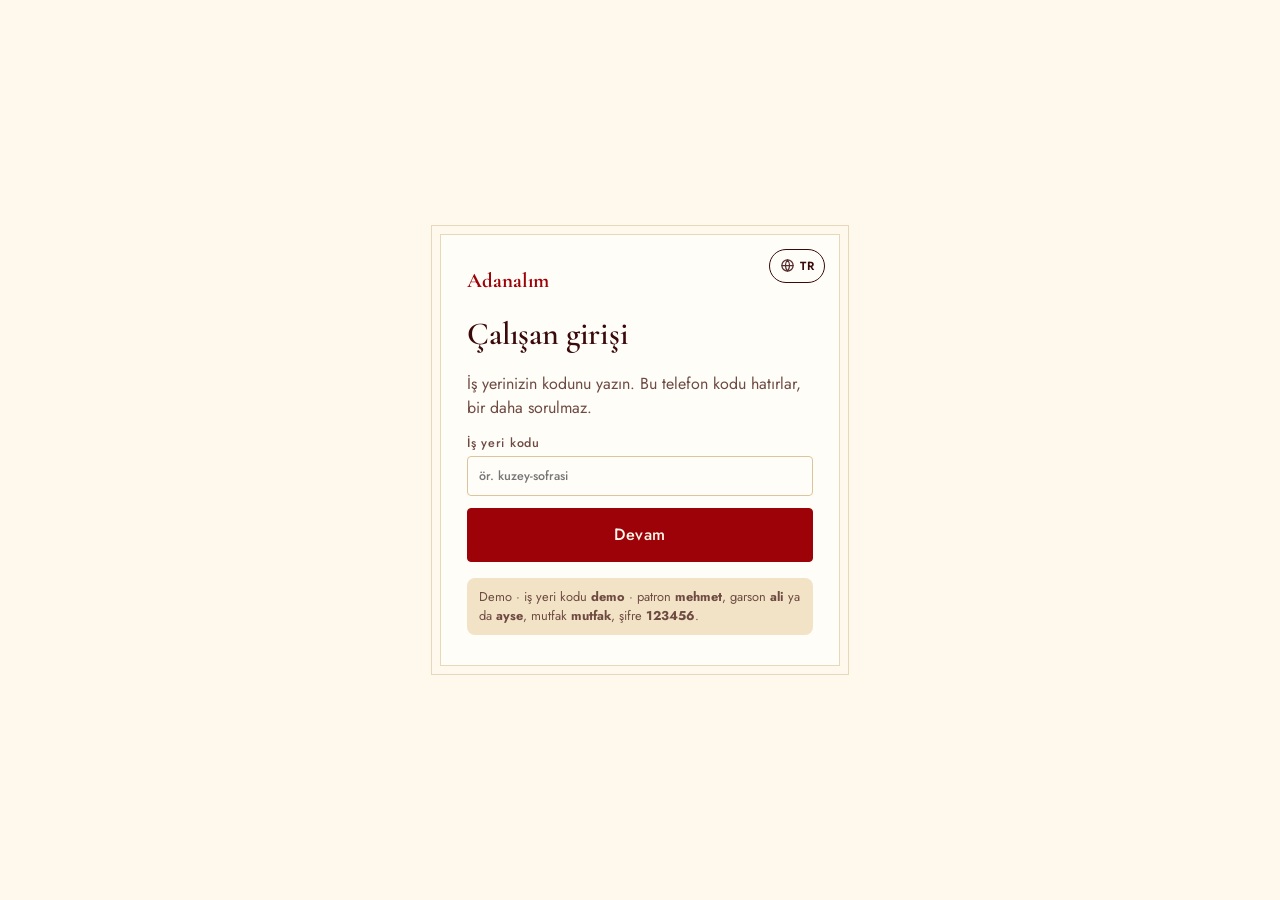
==== commit e4208954: "6 dil (TR/EN/ES/DE/RU/中文) ve role göre ekran: patron, garson, mutfak Co-Authored-By: Claude Opus 5.5" ====
--- a/index.html
+++ b/index.html
@@ -562,26 +562,45 @@
 .login-place{display:flex;align-items:center;gap:10px;background:var(--sand);border-radius:10px;padding:10px 12px;margin:6px 0 4px}
 .login-place span{font-size:.72rem;letter-spacing:.14em;text-transform:uppercase;color:var(--soft)}
 .login-place b{flex:1;font-size:1.05rem}
-/* Dil düğmesi (i18n.js yerleştirir) */
-.lang-btn{display:inline-flex;align-items:center;flex:none;padding:3px;gap:0;border:1px solid currentColor;border-radius:999px;background:transparent;color:inherit;font:600 .72rem/1 var(--f-body);letter-spacing:.06em;cursor:pointer;opacity:.9;-webkit-tap-highlight-color:transparent;min-height:32px}
-.lang-btn span{padding:6px 8px;border-radius:999px}
-.lang-btn .lg-on{background:var(--ink);color:var(--cream)}
-.g-head .lang-btn .lg-on,.k-head .lang-btn .lg-on{background:var(--sand);color:var(--ink)}
+/* Dil düğmesi ve listesi (i18n.js yerleştirir) */
+.lang-btn{display:inline-flex;align-items:center;gap:5px;flex:none;height:34px;padding:0 10px;border:1px solid currentColor;border-radius:999px;background:transparent;color:inherit;font:600 .74rem/1 var(--f-body);letter-spacing:.04em;cursor:pointer;-webkit-tap-highlight-color:transparent;white-space:nowrap}
 .lang-btn:active{transform:scale(.96)}
+.lang-btn svg{flex:none;opacity:.85}
 .login-card{position:relative}
 .lang-btn.lang-abs{position:absolute;top:14px;right:14px;color:var(--ink)}
 .lang-slot{display:flex;align-items:center;gap:8px;justify-self:end}
-.c-head-in .lang-btn{color:var(--ink)}
-.g-head .lang-btn{margin-left:auto}
+.c-head-in .lang-btn{color:var(--ink);margin-left:auto}
+.c-head-in .lang-btn + .c-table{margin-left:0}
+.g-head .lang-btn{margin-left:auto;border-color:rgba(242,227,198,.45)}
 .g-head .lang-btn + .g-who{margin-left:0}
-.c-head-in .lang-btn{margin-left:auto}
-.c-head-in .lang-btn + .c-table{margin-left:0}
-/* başlıklarda kompakt tek etiket */
-.lang-btn.lang-mini{padding:0;width:34px;height:34px;min-height:34px;justify-content:center;font-size:.7rem}
-.lang-btn.lang-mini .lg-on{display:none}
-.lang-btn.lang-mini .lg-off{padding:0}
+.k-head .lang-btn{border-color:rgba(242,227,198,.45)}
 .g-who{white-space:nowrap}
 .c-name{min-width:auto;overflow-wrap:normal;word-break:normal;hyphens:none;line-height:1.05}
+.lang-menu{position:fixed;z-index:1000;min-width:180px;display:flex;flex-direction:column;padding:6px;background:var(--white);border:1px solid var(--line-2);border-radius:14px;box-shadow:0 12px 32px rgba(58,10,10,.22);animation:langIn .14s ease-out}
+.lang-menu button{display:flex;align-items:center;gap:12px;min-height:44px;padding:8px 12px;border:0;border-radius:9px;background:transparent;color:var(--ink);font:500 1rem/1.1 var(--f-body);text-align:left;cursor:pointer}
+.lang-menu button b{display:inline-flex;justify-content:center;min-width:38px;padding:4px 0;border-radius:6px;background:var(--sand);font-size:.72rem;letter-spacing:.06em}
+.lang-menu button:hover,.lang-menu button:focus-visible{background:var(--cream);outline:none}
+.lang-menu button[aria-checked="true"]{background:var(--ink);color:var(--cream)}
+.lang-menu button[aria-checked="true"] b{background:var(--wine);color:#fff}
+@keyframes langIn{from{opacity:0;transform:translateY(-4px)}to{opacity:1;transform:none}}
+@media (prefers-reduced-motion:reduce){.lang-menu{animation:none}}
+/* Oturma sayacı */
+.g-seat{border-left-color:#6F6F4B}
+.g-seat.warn{border-left-color:#E0A13A}
+.g-seat.late{border-left-color:var(--red)}
+.g-seat .g-ci{color:#6F6F4B}.g-seat.warn .g-ci{color:#B5791A}.g-seat.late .g-ci{color:var(--red)}
+.g-seat.late small{color:var(--red);font-weight:600}
+.g-tbl .tm{display:inline-flex;align-items:center;gap:3px;font-size:.7rem;font-weight:600;font-variant-numeric:tabular-nums;color:var(--soft)}
+.g-tbl .tm svg{width:12px;height:12px}
+.g-tbl.seat{background:#F1EFE4;border-color:#6F6F4B;border-style:dashed}.g-tbl.seat .s{color:#4F4F33;font-weight:600}
+.g-tbl.seat.warn{background:#FBEBC9;border-color:#E0A13A}.g-tbl.seat.warn .s,.g-tbl.seat.warn .tm{color:#8A5A0B}
+.g-tbl.seat.late{background:var(--warn-soft);border-color:var(--red)}.g-tbl.seat.late .s,.g-tbl.seat.late .tm{color:var(--red)}
+.g-tbl.bill .tm{color:#fff}
+.g-seatline{display:flex;flex-wrap:wrap;align-items:center;gap:6px 14px;background:var(--cream);border:1px solid var(--line);border-radius:10px;padding:10px 12px;font-size:.9rem;color:var(--soft)}
+.g-seatline svg{flex:none}
+.g-seatline b{color:var(--ink)}
+.g-seatline.warn{background:#FBEBC9;border-color:#E0A13A}.g-seatline.late{background:var(--warn-soft);border-color:var(--red)}
+.g-legend .seat::before{background:#F1EFE4!important;border:1px dashed #6F6F4B}
 
 #demoBar{background:#3A0A0A;padding:10px 10px 12px;position:sticky;top:0;z-index:40;box-shadow:0 2px 10px rgba(58,10,10,.25)}
 #demoBar[hidden]{display:none}
@@ -591,6 +610,7 @@
 #demoBar svg{width:20px;height:20px;flex:none}
 #demoBar a[aria-current="page"]{background:#F2E3C6;color:#3A0A0A;border-color:#F2E3C6}
 #demoBar button{color:#E19E6A;border-style:dashed}
+#demoBar button.out{color:#F2E3C6;border-style:solid;background:transparent}
 </style>
 </head>
 <body>
@@ -598,7 +618,7 @@
 <div id="app"><p style="padding:40px 16px;text-align:center;color:#6E4A42">Yükleniyor…</p></div>
 <div class="toast" id="toast" role="status" hidden></div>
 <script>
-window.SIRALA_SEED = {"cafes": {"demo": {"name": "Kuzey Sofrası", "tables": 10, "staffEmails": ["mehmet@demo.adanalim.app", "ali@demo.adanalim.app", "ayse@demo.adanalim.app"], "menu": [{"id": "m00", "cat": "Başlangıçlar", "name": "Mercimek çorbası", "price": 95, "mins": 8, "desc": "Limon ve kırmızı biberli tereyağı ile", "p15": 0, "kcal": 230, "amount": "300 ml", "allergens": ["sut", "kereviz"], "model": "", "out": false}, {"id": "m01", "cat": "Başlangıçlar", "name": "Çibörek", "price": 120, "mins": 12, "desc": "İnce hamur, kıymalı iç, kızgın yağda", "p15": 0, "kcal": 380, "amount": "1 adet, 70 gr kıyma", "allergens": ["gluten"], "model": "", "out": false}, {"id": "m02", "cat": "Ana yemekler", "name": "Adana kebap", "price": 360, "mins": 20, "desc": "Zırh kıyması, közlenmiş biber ve domates", "p15": 520, "kcal": 650, "amount": "180 gr et", "allergens": ["gluten"], "model": "models/adana.glb", "out": false}, {"id": "m03", "cat": "Ana yemekler", "name": "Balaban kebap", "price": 340, "mins": 18, "desc": "Közde köfte, tereyağlı ekmek, yoğurt", "p15": 490, "kcal": 700, "amount": "200 gr köfte", "allergens": ["gluten", "sut"], "model": "", "out": false}, {"id": "m04", "cat": "Ana yemekler", "name": "Tavuk şiş", "price": 290, "mins": 16, "desc": "Marine edilmiş but, lavaş, sumaklı soğan", "p15": 420, "kcal": 480, "amount": "200 gr tavuk", "allergens": ["gluten", "sut"], "model": "", "out": false}, {"id": "m05", "cat": "Ana yemekler", "name": "Kuzu şiş", "price": 420, "mins": 22, "desc": "Kuzu kuşbaşı, közlenmiş sebze", "p15": 0, "kcal": 620, "amount": "180 gr kuzu eti", "allergens": [], "model": "", "out": false}, {"id": "m06", "cat": "Tatlılar", "name": "Fıstıklı baklava", "price": 160, "mins": 6, "desc": "Antep fıstıklı, şerbetli", "p15": 0, "kcal": 480, "amount": "4 dilim", "allergens": ["gluten", "sut", "kuruyemis"], "model": "", "out": false}, {"id": "m07", "cat": "İçecekler", "name": "Ayran", "price": 45, "mins": 2, "desc": "", "p15": 0, "kcal": 110, "amount": "300 ml", "allergens": ["sut"], "model": "", "out": false}, {"id": "m08", "cat": "İçecekler", "name": "Türk kahvesi", "price": 80, "mins": 7, "desc": "", "p15": 0, "kcal": 10, "amount": "1 fincan", "allergens": [], "model": "", "out": false}], "staff": {"mehmet@demo.adanalim.app": {"name": "Mehmet", "role": "patron"}, "ali@demo.adanalim.app": {"name": "Ali", "role": "garson"}, "ayse@demo.adanalim.app": {"name": "Ayşe", "role": "garson"}}, "zones": {"ali@demo.adanalim.app": ["1", "2", "3", "4", "5"], "ayse@demo.adanalim.app": ["6", "7", "8", "9", "10"]}, "onlineOpen": true, "delivery": true}, "kose-kahve": {"name": "Köşe Kahve", "tables": 6, "menu": [{"id": "k1", "cat": "Kahve", "name": "Türk kahvesi", "price": 80, "mins": 7, "out": false}], "staff": {"zeynep@kose-kahve.adanalim.app": {"name": "Zeynep", "role": "patron"}}, "staffEmails": ["ege@adanalim.app", "zeynep@kose-kahve.adanalim.app"], "zones": {}, "onlineOpen": true, "delivery": false}, "ocakbasi-usta": {"name": "Ocakbaşı Usta", "tables": 14, "menu": [], "staff": {"hasan@ocakbasi-usta.adanalim.app": {"name": "Hasan", "role": "patron"}}, "staffEmails": ["ege@adanalim.app", "hasan@ocakbasi-usta.adanalim.app"], "zones": {}, "onlineOpen": false, "delivery": true}}, "accounts": {"mehmet@demo.adanalim.app": "hywrfq2", "ali@demo.adanalim.app": "hywrfq2", "ayse@demo.adanalim.app": "hywrfq2", "ege@adanalim.app": "hywrfq2", "zeynep@kose-kahve.adanalim.app": "hywrfq2", "hasan@ocakbasi-usta.adanalim.app": "hywrfq2"}, "admins": ["ege@adanalim.app"], "contacts": {}, "orders": {}, "tables": {}, "photos": {"demo": {"m00": "https://images.unsplash.com/photo-1476718406336-bb5a9690ee2a?auto=format&fit=crop&w=480&q=70", "m01": "https://images.unsplash.com/photo-1769254870299-338bfd99aabd?auto=format&fit=crop&w=480&q=70", "m02": "https://images.unsplash.com/photo-1603360946369-dc9bb6258143?auto=format&fit=crop&w=480&q=70", "m03": "https://images.unsplash.com/photo-1620167790054-de54f34308bb?auto=format&fit=crop&w=480&q=70", "m04": "https://images.unsplash.com/photo-1623253458786-eac05e77be2b?auto=format&fit=crop&w=480&q=70", "m05": "https://images.unsplash.com/photo-1555939594-58d7cb561ad1?auto=format&fit=crop&w=480&q=70", "m06": "https://images.unsplash.com/photo-1761828122856-8703baac8e86?auto=format&fit=crop&w=480&q=70", "m07": "https://images.unsplash.com/photo-1639151082235-406d8eb262b9?auto=format&fit=crop&w=480&q=70", "m08": "https://images.unsplash.com/photo-1506778020041-0ea35027d019?auto=format&fit=crop&w=480&q=70"}}, "priv": {"demo": {"pinHash": "88bf6316a604b0e00e239641f1e554ac86271ec4be44757ac87edb4269e0c331", "log": []}}};
+window.SIRALA_SEED = {"cafes": {"demo": {"name": "Kuzey Sofrası", "tables": 10, "staffEmails": ["mehmet@demo.adanalim.app", "ali@demo.adanalim.app", "ayse@demo.adanalim.app", "mutfak@demo.adanalim.app"], "menu": [{"id": "m00", "cat": "Başlangıçlar", "name": "Mercimek çorbası", "price": 95, "mins": 8, "desc": "Limon ve kırmızı biberli tereyağı ile", "p15": 0, "kcal": 230, "amount": "300 ml", "allergens": ["sut", "kereviz"], "model": "", "out": false}, {"id": "m01", "cat": "Başlangıçlar", "name": "Çibörek", "price": 120, "mins": 12, "desc": "İnce hamur, kıymalı iç, kızgın yağda", "p15": 0, "kcal": 380, "amount": "1 adet, 70 gr kıyma", "allergens": ["gluten"], "model": "", "out": false}, {"id": "m02", "cat": "Ana yemekler", "name": "Adana kebap", "price": 360, "mins": 20, "desc": "Zırh kıyması, közlenmiş biber ve domates", "p15": 520, "kcal": 650, "amount": "180 gr et", "allergens": ["gluten"], "model": "models/adana.glb", "out": false}, {"id": "m03", "cat": "Ana yemekler", "name": "Balaban kebap", "price": 340, "mins": 18, "desc": "Közde köfte, tereyağlı ekmek, yoğurt", "p15": 490, "kcal": 700, "amount": "200 gr köfte", "allergens": ["gluten", "sut"], "model": "", "out": false}, {"id": "m04", "cat": "Ana yemekler", "name": "Tavuk şiş", "price": 290, "mins": 16, "desc": "Marine edilmiş but, lavaş, sumaklı soğan", "p15": 420, "kcal": 480, "amount": "200 gr tavuk", "allergens": ["gluten", "sut"], "model": "", "out": false}, {"id": "m05", "cat": "Ana yemekler", "name": "Kuzu şiş", "price": 420, "mins": 22, "desc": "Kuzu kuşbaşı, közlenmiş sebze", "p15": 0, "kcal": 620, "amount": "180 gr kuzu eti", "allergens": [], "model": "", "out": false}, {"id": "m06", "cat": "Tatlılar", "name": "Fıstıklı baklava", "price": 160, "mins": 6, "desc": "Antep fıstıklı, şerbetli", "p15": 0, "kcal": 480, "amount": "4 dilim", "allergens": ["gluten", "sut", "kuruyemis"], "model": "", "out": false}, {"id": "m07", "cat": "İçecekler", "name": "Ayran", "price": 45, "mins": 2, "desc": "", "p15": 0, "kcal": 110, "amount": "300 ml", "allergens": ["sut"], "model": "", "out": false}, {"id": "m08", "cat": "İçecekler", "name": "Türk kahvesi", "price": 80, "mins": 7, "desc": "", "p15": 0, "kcal": 10, "amount": "1 fincan", "allergens": [], "model": "", "out": false}], "staff": {"mehmet@demo.adanalim.app": {"name": "Mehmet", "role": "patron"}, "ali@demo.adanalim.app": {"name": "Ali", "role": "garson"}, "ayse@demo.adanalim.app": {"name": "Ayşe", "role": "garson"}, "mutfak@demo.adanalim.app": {"name": "Mutfak", "role": "mutfak"}}, "zones": {"ali@demo.adanalim.app": ["1", "2", "3", "4", "5"], "ayse@demo.adanalim.app": ["6", "7", "8", "9", "10"]}, "onlineOpen": true, "delivery": true}, "kose-kahve": {"name": "Köşe Kahve", "tables": 6, "menu": [{"id": "k1", "cat": "Kahve", "name": "Türk kahvesi", "price": 80, "mins": 7, "out": false}], "staff": {"zeynep@kose-kahve.adanalim.app": {"name": "Zeynep", "role": "patron"}}, "staffEmails": ["ege@adanalim.app", "zeynep@kose-kahve.adanalim.app"], "zones": {}, "onlineOpen": true, "delivery": false}, "ocakbasi-usta": {"name": "Ocakbaşı Usta", "tables": 14, "menu": [], "staff": {"hasan@ocakbasi-usta.adanalim.app": {"name": "Hasan", "role": "patron"}}, "staffEmails": ["ege@adanalim.app", "hasan@ocakbasi-usta.adanalim.app"], "zones": {}, "onlineOpen": false, "delivery": true}}, "accounts": {"mehmet@demo.adanalim.app": "hywrfq2", "ali@demo.adanalim.app": "hywrfq2", "ayse@demo.adanalim.app": "hywrfq2", "mutfak@demo.adanalim.app": "hywrfq2", "ege@adanalim.app": "hywrfq2", "zeynep@kose-kahve.adanalim.app": "hywrfq2", "hasan@ocakbasi-usta.adanalim.app": "hywrfq2"}, "admins": ["ege@adanalim.app"], "contacts": {}, "orders": {}, "tables": {}, "photos": {"demo": {"m00": "https://images.unsplash.com/photo-1476718406336-bb5a9690ee2a?auto=format&fit=crop&w=480&q=70", "m01": "https://images.unsplash.com/photo-1769254870299-338bfd99aabd?auto=format&fit=crop&w=480&q=70", "m02": "https://images.unsplash.com/photo-1603360946369-dc9bb6258143?auto=format&fit=crop&w=480&q=70", "m03": "https://images.unsplash.com/photo-1620167790054-de54f34308bb?auto=format&fit=crop&w=480&q=70", "m04": "https://images.unsplash.com/photo-1623253458786-eac05e77be2b?auto=format&fit=crop&w=480&q=70", "m05": "https://images.unsplash.com/photo-1555939594-58d7cb561ad1?auto=format&fit=crop&w=480&q=70", "m06": "https://images.unsplash.com/photo-1761828122856-8703baac8e86?auto=format&fit=crop&w=480&q=70", "m07": "https://images.unsplash.com/photo-1639151082235-406d8eb262b9?auto=format&fit=crop&w=480&q=70", "m08": "https://images.unsplash.com/photo-1506778020041-0ea35027d019?auto=format&fit=crop&w=480&q=70"}}, "priv": {"demo": {"pinHash": "88bf6316a604b0e00e239641f1e554ac86271ec4be44757ac87edb4269e0c331", "log": []}}};
 /* Adanalım — ortak yardımcılar (klasik script; window.S altına yazar). */
 (function(){
   "use strict";
@@ -920,7 +940,19 @@
   S.userName = function(email){ var e = String(email || ""); return /\.adanalim\.app$/.test(e) ? e.split("@")[0] : e; };
   /* Giriş iki adımlı: ilk açılışta yalnızca iş yeri kodu sorulur ve telefona kaydedilir;
      sonraki açılışlarda doğrudan kullanıcı adı + şifre gelir (kod "Değiştir" ile değişir). */
-  S.loginView = function(title, error, prefill, hint, noCode){
+  /* Masa oturma süresi: QR okutulduğu an (seatedAt) ya da ilk açık sipariş. 5 saatten eski kayıt unutulmuş sayılır. */
+S.SEAT_MAX = 5 * 3600000;
+S.seatInfo = function(f, orders){
+  var now = Date.now(), at = Number(f && f.seatedAt) || 0;
+  if (at && now - at > S.SEAT_MAX) at = 0;
+  var list = (orders || []).filter(function(o){ return o.status !== "cancelled"; });
+  var first = list.reduce(function(m, o){ return Math.min(m, o.createdAt || now); }, Infinity);
+  var last = list.reduce(function(m, o){ return Math.max(m, o.createdAt || 0); }, 0);
+  if (!at && list.length) at = first;
+  if (!at) return null;
+  return { since: at, seatMin: Math.max(0, Math.floor((now - at) / 60000)), noOrder: !list.length, lastMin: last ? Math.max(0, Math.floor((now - last) / 60000)) : null };
+};
+S.loginView = function(title, error, prefill, hint, noCode){
     var code = S.lsGet("sirala-cafe-code") || prefill || "";
     var top = '<main class="login"><div class="login-card"><div class="brand-sm">Adanalım</div><h1>' + S.esc(title) + '</h1>';
     var err = error ? '<p class="form-err" role="alert">' + S.esc(error) + '</p>' : '';
@@ -969,7 +1001,7 @@
 /* Adanalım — yerel demo arka ucu: giriş yok, veriler bu telefonun tarayıcısında durur. Aynı arayüz. */
 (function(){
   "use strict";
-  var KEY = "sirala-local-v7", mem = null, subs = [];
+  var KEY = "sirala-local-v8", mem = null, subs = [];
   function load(){
     if (mem) return mem;
     try { mem = JSON.parse(localStorage.getItem(KEY) || "null"); } catch(e){ mem = null; }
@@ -1101,7 +1133,7 @@
       unsubs.push(B.watchCafe(cafeId, function(d){ st.cafe = d; st.cafeLoaded = true; dropSoldOut(); document.title = ((d && d.name) || "Menü") + " · " + tableLabel; render(); }, fail));
       unsubs.push(B.watchPhotos(cafeId, function(m){ st.photos = m; render(); }));
       unsubs.push(B.watchOrders(cafeId, null, function(list){ st.all = list; st.orders = list.filter(function(o){ return online ? mine(o) : String(o.table) === String(table) && o.source !== "online"; }); st.ordLoaded = true; render(); }, fail));
-      if (!online) unsubs.push(B.watchTables(cafeId, function(m){ st.tbl = m[String(table)] || {}; render(); }));
+      if (!online) unsubs.push(B.watchTables(cafeId, function(m){ st.tbl = m[String(table)] || {}; markSeated(); render(); }));
     }).catch(fail);
     function dropSoldOut(){
       var gone = [];
@@ -1110,6 +1142,13 @@
         if (!it || it.out) { delete st.cart[k]; if (it && gone.indexOf(it.name) < 0) gone.push(it.name); }
       });
       if (gone.length) S.toast(gone.join(", ") + " az önce tükendi, sepetinizden çıkarıldı");
+    }
+    // QR okutulunca masa "oturuldu" olur; garson ekranında sayaç başlar. Eski (unutulmuş) kayıt varsa yenilenir.
+    var seatDone = false;
+    function markSeated(){
+      if (seatDone || online) return; seatDone = true;
+      var at = Number(st.tbl.seatedAt) || 0, now = Date.now();
+      if (!at || now - at > S.SEAT_MAX) B.setTable(cafeId, String(table), { seatedAt: now, updatedAt: now }).catch(function(){});
     }
     function fail(e){ st.err = S.errText(e); render(); }
     window.addEventListener("online", function(){ st.offline = false; render(); });
@@ -1359,6 +1398,8 @@
       unsubs.push(B.watchCafe(cafeId, function(d){
         st.cafe = d; st.cafeLoaded = true;
         st.denied = !!(d && B.kind === "firebase" && (d.staffEmails || []).indexOf(st.user.email) < 0) && "Bu hesap bu işletmenin kasa hesapları arasında değil.";
+        var role = d && d.staff && d.staff[st.user.email] ? d.staff[st.user.email].role : null;
+        if (!st.denied && role === "garson") st.denied = "Bu ekran mutfak içindir. Garson hesabıyla çalışan uygulamasını kullanın.";
         document.title = "Kasa · " + ((d && d.name) || cafeId); render();
       }, function(){ st.denied = "Bu işletmeye erişim yok."; render(true); }));
       unsubs.push(B.watchOrders(cafeId, null, function(list, cache){
@@ -1670,6 +1711,7 @@
     bell: '<svg width="18" height="18" viewBox="0 0 24 24" fill="none" stroke="currentColor" stroke-width="2" stroke-linecap="round" stroke-linejoin="round" aria-hidden="true"><path d="M6 16V11a6 6 0 0 1 12 0v5l1.5 2h-15z"/><path d="M10 20a2 2 0 0 0 4 0"/></svg>',
     inbox: '<svg width="22" height="22" viewBox="0 0 24 24" fill="none" stroke="currentColor" stroke-width="1.8" stroke-linecap="round" stroke-linejoin="round" aria-hidden="true"><path d="M3 13l3-8h12l3 8v6H3z"/><path d="M3 13h5l1 3h6l1-3h5"/></svg>',
     boss: '<svg width="22" height="22" viewBox="0 0 24 24" fill="none" stroke="currentColor" stroke-width="1.8" stroke-linecap="round" stroke-linejoin="round" aria-hidden="true"><path d="M4 20V10M10 20V4M16 20v-7M22 20H2"/></svg>',
+    clock: '<svg width="18" height="18" viewBox="0 0 24 24" fill="none" stroke="currentColor" stroke-width="2" stroke-linecap="round" stroke-linejoin="round" aria-hidden="true"><circle cx="12" cy="13" r="8"/><path d="M12 9v4l2.5 2M9 2h6"/></svg>',
     bill: '<svg width="18" height="18" viewBox="0 0 24 24" fill="none" stroke="currentColor" stroke-width="2" stroke-linecap="round" stroke-linejoin="round" aria-hidden="true"><path d="M6 3h12v18l-3-2-3 2-3-2-3 2z"/><path d="M9 8h6M9 12h6"/></svg>'
   };
 
@@ -1753,6 +1795,24 @@
     }
 
     /* ---------- işlemler ---------- */
+    // Oturma sayacı: QR okutulunca başlar; sipariş yoksa "sipariş vermedi" listesinde görünür.
+    function seat(t){ return S.seatInfo(st.tables[String(t)] || {}, tableAgg(t).list); }
+    function waitingSeats(){
+      var out = [];
+      for (var t = 1; t <= nTables(); t++) { var x = seat(t); if (x && x.noOrder) out.push({ t: String(t), x: x }); }
+      if (st.mineOnly && myTables().length) out = out.filter(function(w){ return myTables().indexOf(w.t) >= 0; });
+      return out.sort(function(a, b){ return b.x.seatMin - a.x.seatMin; });
+    }
+    function seatLvl(m){ return m >= 10 ? "late" : m >= 5 ? "warn" : ""; }
+    function seatSection(){
+      var w = waitingSeats(); if (!w.length) return "";
+      return '<h3 class="g-cat">Oturdu, sipariş vermedi · ' + w.length + '</h3><section class="g-calls">' + w.map(function(e){
+        return '<article class="g-call g-seat ' + seatLvl(e.x.seatMin) + '"><span class="g-ci">' + IC.clock + '</span><div><b>Masa ' + S.esc(e.t) + '</b><small>' +
+          (e.x.seatMin < 1 ? "Az önce oturdu" : e.x.seatMin + " dk'dır oturuyor") + ' · henüz sipariş yok</small></div>' +
+          '<button class="g-btn" data-act="addFor" data-v="' + S.esc(e.t) + '">Sipariş al</button></article>';
+      }).join("") + '</section>';
+    }
+    function vacate(t){ B.setTable(cafeId, String(t), { seatedAt: 0, billRequested: false, waiter: false, updatedAt: Date.now() }).then(function(){ S.toast("Masa " + t + " boş"); }).catch(function(e){ S.toast(S.errText(e)); }); }
     function clearFlags(t){ return B.setTable(cafeId, String(t), { billRequested: false, waiter: false, updatedAt: Date.now() }).catch(function(e){ S.toast(S.errText(e)); }); }
     function served(o){
       if (o.source === "online") { S.deliverOnline(B, cafeId, o).then(function(){ S.toast("Online sipariş teslim edildi"); }).catch(function(e){ S.toast(S.errText(e)); }); return; }
@@ -1810,9 +1870,9 @@
       list.sort(function(a, b){ return (b.createdAt || 0) - (a.createdAt || 0); });
       var onl = list.filter(function(o){ return o.source === "online"; }), tbl = list.filter(function(o){ return o.source !== "online"; });
       return '<div class="g-h-row"><h2 class="g-h">Siparişler</h2>' + (myTables().length ? '<button class="g-filter" aria-pressed="' + st.mineOnly + '" data-act="mine">Sadece benim masalarım</button>' : '') + '</div>' +
-        (list.length ? (onl.length ? '<h3 class="g-cat">Online · ' + onl.length + '</h3>' + onl.map(orderCard).join("") : '') +
+        seatSection() + (list.length ? (onl.length ? '<h3 class="g-cat">Online · ' + onl.length + '</h3>' + onl.map(orderCard).join("") : '') +
           (tbl.length ? '<h3 class="g-cat">Masalar · ' + tbl.length + '</h3>' + tbl.map(orderCard).join("") : '')
-          : '<div class="g-empty">' + IC.inbox + '<p>Açık sipariş yok. QR\'dan ya da online sipariş gelince burada belirir, telefon titrer.</p></div>');
+          : waitingSeats().length ? '' : '<div class="g-empty">' + IC.inbox + '<p>Açık sipariş yok. QR\'dan ya da online sipariş gelince burada belirir, telefon titrer.</p></div>');
     }
     function tablesTab(){
       var cs = calls();
@@ -1821,17 +1881,18 @@
         return '<article class="g-call ' + (bill ? "bill" : "wait") + '"><span class="g-ci">' + (bill ? IC.bill : IC.bell) + '</span><div><b>Masa ' + S.esc(t) + '</b><small>' + (bill ? "Hesap istiyor" : "Garson çağırıyor") + ' · ' + S.ago(bill ? x.requestedAt : x.waiterAt) + '</small></div>' +
           (bill ? '<button class="g-btn" data-act="sheet" data-v="' + S.esc(t) + '">Hesabı aç</button>' : '<button class="g-btn" data-act="going" data-v="' + S.esc(t) + '">Gidiyorum</button>') + '</article>';
       }).join("") + '</section>' : '';
+      out += seatSection();
       var cells = [];
       for (var t = 1; t <= nTables(); t++) {
-        var a = tableAgg(t), f = st.tables[String(t)] || {};
-        var cls = f.billRequested ? "bill" : f.waiter ? "wait" : a.ready ? "ready" : a.list.length ? "busy" : "";
-        var sub = f.billRequested ? "Hesap" : f.waiter ? "Çağırıyor" : a.ready ? a.ready + " hazır" : a.waiting ? a.waiting + " mutfakta" : a.list.length ? "Yemekte" : "Boş";
+        var a = tableAgg(t), f = st.tables[String(t)] || {}, se = seat(t);
+        var cls = f.billRequested ? "bill" : f.waiter ? "wait" : a.ready ? "ready" : a.list.length ? "busy" : se ? "seat " + seatLvl(se.seatMin) : "";
+        var sub = f.billRequested ? "Hesap" : f.waiter ? "Çağırıyor" : a.ready ? a.ready + " hazır" : a.waiting ? a.waiting + " mutfakta" : a.list.length ? "Yemekte" : se ? "Sipariş yok" : "Boş";
         var zn = S.zoneOf(st.cafe, t), mineT = zn && st.user && zn === st.user.email;
-        cells.push('<button class="g-tbl ' + cls + (mineT ? " mine" : "") + '" data-act="sheet" data-v="' + t + '"><span class="n">' + t + '</span><span class="s">' + sub + '</span>' + (a.list.length ? '<span class="t">' + S.fmt(a.total) + '</span>' : '') +
+        cells.push('<button class="g-tbl ' + cls + (mineT ? " mine" : "") + '" data-act="sheet" data-v="' + t + '"><span class="n">' + t + '</span><span class="s">' + sub + '</span>' + (a.list.length ? '<span class="t">' + S.fmt(a.total) + '</span>' : '') + (se ? '<span class="tm">' + IC.clock + se.seatMin + ' dk</span>' : '') +
           (zn ? '<span class="g-ini" title="' + S.esc(S.staffInfo(st.cafe, zn).name) + '">' + S.esc(S.staffInfo(st.cafe, zn).name.slice(0, 1).toLocaleUpperCase("tr-TR")) + '</span>' : '') + '</button>');
       }
       return out + '<h2 class="g-h">Masalar</h2><div class="g-grid">' + cells.join("") + '</div>' +
-        (myTables().length ? '<p class="g-info">Sizin masalarınız: <b>' + myTables().join(", ") + '</b> (kalın çerçeveli)</p>' : '') + '<div class="g-legend"><span class="busy">Dolu</span><span class="ready">Hazır yemek</span><span class="wait">Çağırıyor</span><span class="bill">Hesap</span></div>';
+        (myTables().length ? '<p class="g-info">Sizin masalarınız: <b>' + myTables().join(", ") + '</b> (kalın çerçeveli)</p>' : '') + '<div class="g-legend"><span class="seat">Oturdu, sipariş yok</span><span class="busy">Dolu</span><span class="ready">Hazır yemek</span><span class="wait">Çağırıyor</span><span class="bill">Hesap</span></div>';
     }
     function readyTab(){
       var r = readyList();
@@ -1862,9 +1923,10 @@
     }
     function sheet(){
       var t = st.sheet; if (!t) return "";
-      var a = tableAgg(t), f = st.tables[String(t)] || {};
+      var a = tableAgg(t), f = st.tables[String(t)] || {}, se = seat(t);
       return '<div class="g-scrim" data-act="sheetClose"></div><section class="g-sheet" role="dialog" aria-label="Masa ' + S.esc(t) + '"><span class="g-grab" aria-hidden="true"></span>' +
         '<div class="g-s-top"><h3>Masa ' + S.esc(t) + '</h3>' + (f.billRequested ? '<span class="g-tag bill">Hesap istedi</span>' : f.waiter ? '<span class="g-tag wait">Çağırıyor</span>' : '') + '</div>' +
+        (se ? '<div class="g-seatline ' + (se.noOrder ? seatLvl(se.seatMin) : "") + '">' + IC.clock + '<span>Oturuyor: <b>' + se.seatMin + ' dk</b></span><span>' + (se.noOrder ? "Henüz sipariş yok" : "Son sipariş: <b>" + (se.lastMin < 1 ? "şimdi" : se.lastMin + " dk önce") + "</b>") + '</span></div>' : '') +
         (a.lines.length ? '<ul class="g-bill">' + a.lines.map(function(i){ return '<li><span>' + i.qty + '× ' + S.esc(i.name) + '</span><span class="num">' + S.fmt(i.price * i.qty) + '</span></li>'; }).join("") + '</ul>' +
           '<div class="bill-total"><span>Toplam</span><b>' + S.fmt(a.total) + '</b></div>' +
           (a.waiting ? '<p class="g-info">' + a.waiting + ' sipariş hâlâ mutfakta.</p>' : '') : '<p class="muted">Bu masada açık sipariş yok.</p>') +
@@ -1873,6 +1935,7 @@
           ? '<button class="btn btn-primary btn-lg wide" data-act="closeYes" data-v="' + S.esc(t) + '">Evet, ödendi · masayı kapat</button><button class="btn wide" data-act="closeNo">Vazgeç</button>'
           : '<button class="btn btn-primary btn-lg wide" data-act="closeAsk">Ödeme alındı · masayı kapat</button>') : '') +
         '<button class="btn wide" data-act="addFor" data-v="' + S.esc(t) + '">Bu masaya sipariş ekle</button>' +
+        (se && se.noOrder ? '<button class="btn btn-ghost wide" data-act="vacate" data-v="' + S.esc(t) + '">Müşteri kalktı · masayı boşalt</button>' : '') +
         (f.billRequested || f.waiter ? '<button class="btn btn-ghost wide" data-act="going" data-v="' + S.esc(t) + '">Uyarıyı kapat</button>' : '') +
         '</div></section>';
     }
@@ -1882,7 +1945,7 @@
     }
     function bossTab(){
       var R = st.rep, cafe = st.cafe || {}, staff = cafe.staff || {}, zones = cafe.zones || {};
-      var emails = Object.keys(staff).filter(function(e){ return staff[e].role !== "patron"; });
+      var emails = Object.keys(staff).filter(function(e){ return staff[e].role === "garson"; });
       var head = '<div class="g-h-row"><h2 class="g-h">Patron</h2><div class="g-pick sm">' + [[1, "Bugün"], [7, "7 gün"], [30, "30 gün"]].map(function(x){ return '<button aria-pressed="' + (st.repDays === x[0]) + '" data-act="repDays" data-v="' + x[0] + '">' + x[1] + '</button>'; }).join("") + '</div></div>';
       if (!R) return head + '<p class="muted">Yükleniyor…</p>';
       var sum = function(l){ return l.reduce(function(s, o){ return s + (Number(o.total) || S.sum(o.items)); }, 0); };
@@ -1909,14 +1972,14 @@
       }).join("") : '<p class="muted">Henüz garson eklenmedi. Aşağıdan çalışan ekleyin.</p>');
       var people = '<h3 class="g-cat">Çalışan hesapları</h3><div class="g-set">' + Object.keys(staff).map(function(e){
           var x = staff[e];
-          return '<div class="g-sw"><span><b>' + S.esc(x.name || e) + ' <em class="g-role ' + (x.role === "patron" ? "" : "soft") + '">' + (x.role === "patron" ? "Patron" : "Garson") + '</em></b><small>Kullanıcı adı: ' + S.esc(S.userName(e)) + '</small></span>' +
+          return '<div class="g-sw"><span><b>' + S.esc(x.name || e) + ' <em class="g-role ' + (x.role === "patron" ? "" : "soft") + '">' + (x.role === "patron" ? "Patron" : x.role === "mutfak" ? "Mutfak" : "Garson") + '</em></b><small>Kullanıcı adı: ' + S.esc(S.userName(e)) + '</small></span>' +
             (e === st.user.email ? '<small class="muted">siz</small>' : st.confirmRm === e ? '<span class="row-btns"><button class="btn btn-sm btn-bad" data-act="rmYes" data-v="' + S.esc(e) + '">Evet, kaldır</button><button class="btn btn-sm" data-act="rmNo">Vazgeç</button></span>' : '<button class="btn btn-sm btn-ghost" data-act="rmAsk" data-v="' + S.esc(e) + '">Kaldır</button>') + '</div>';
         }).join("") +
         '<form class="g-new" id="newStaff" novalidate><b>Yeni çalışan</b>' +
         '<label for="ns-name">Adı<input id="ns-name" maxlength="30" placeholder="ör. Ali"></label>' +
         '<label for="ns-user">Kullanıcı adı<input id="ns-user" autocapitalize="none" maxlength="20" placeholder="ör. ali"></label>' +
         '<label for="ns-pass">Şifre (en az 6)<input id="ns-pass" type="text" autocomplete="new-password" maxlength="40"></label>' +
-        '<label for="ns-role">Rol<select id="ns-role"><option value="garson">Garson</option><option value="patron">Patron (her şeyi görür)</option></select></label>' +
+        '<label for="ns-role">Rol<select id="ns-role"><option value="garson">Garson</option><option value="mutfak">Mutfak</option><option value="patron">Patron (her şeyi görür)</option></select></label>' +
         (st.nsErr ? '<p class="form-err" role="alert">' + S.esc(st.nsErr) + '</p>' : '') +
         '<button class="btn btn-primary wide" type="submit"' + (st.nsBusy ? " disabled" : "") + '>' + (st.nsBusy ? "Açılıyor…" : "Hesabı aç") + '</button>' +
         '<p class="g-info">Çalışan girişte işletme kodu <b>' + S.esc(cafeId) + '</b>, kendi kullanıcı adı ve şifresini yazar. Kaldırılan çalışanın erişimi hemen kapanır.</p></form></div>';
@@ -1953,6 +2016,7 @@
       if (!st.authKnown) { app.innerHTML = '<p class="muted center" style="padding:40px">Yükleniyor…</p>'; return; }
       if (!st.user) { app.innerHTML = S.loginView("Çalışan girişi", st.loginErr, "", ctx.loginHint || ""); S.bindLogin(B, function(m){ st.loginErr = m; render(true); }); return; }
       if (!cafeId) { app.innerHTML = '<p class="muted center" style="padding:40px">İşletmeniz bulunuyor…</p>'; return; }
+      if (st.cafe && me().role === "mutfak" && ctx.kitchenHref) { location.replace(ctx.kitchenHref(cafeId)); return; }
       if (st.denied) { app.innerHTML = '<main class="login"><div class="login-card"><h1>Erişim yok</h1><p class="muted">' + S.esc(st.denied) + '</p><button class="btn wide" data-act="logout">Başka hesapla giriş yap</button></div></main>'; return; }
       if (!st.cafeLoaded) { app.innerHTML = '<p class="muted center" style="padding:40px">Yükleniyor…</p>'; return; }
       app.innerHTML = '<div class="g-app">' + head() + '<main class="g-main">' + (st.tab === "hazir" ? readyTab() : st.tab === "siparis" ? orderTab() : st.tab === "gelen" ? inboxTab() : st.tab === "patron" && isBoss() ? bossTab() : tablesTab()) + '</main>' + nav() + sheet() + '</div>';
@@ -1993,6 +2057,7 @@
         case "closeAsk": st.confirmClose = true; break;
         case "closeNo": st.confirmClose = false; break;
         case "closeYes": closeTable(v); return;
+        case "vacate": vacate(v); st.sheet = null; break;
         case "addFor": st.tab = "siparis"; st.wTable = v; st.sheet = null; window.scrollTo(0, 0); break;
         case "wTable": st.wTable = v; break;
         case "inc": st.wCart[v] = (st.wCart[v] || 0) + 1; break;
@@ -2102,38 +2167,84 @@
   };
 })();
 
-/* Adanalım — telefon demosu (tek cihaz): misafir, online sipariş, mutfak, çalışan uygulaması ve yönetim aynı telefonda sekmeler. */
+/* Adanalım — telefon demosu (tek cihaz).
+   Giriş yapan kişi sadece kendi rolünün ekranını görür: patron → patron ekranı (+ mutfak), garson → garson ekranı, mutfak → mutfak ekranı.
+   Şimdilik giriş yapan herkes müşteri menüsünü (QR ve online) de açabilir. QR ile gelen misafir girişsiz doğrudan menüye düşer. */
 (function(){
   "use strict";
-  var CAFE = "demo", stop = null, B = window.SiralaBackend;
+  var DEMO = "demo", stop = null, B = window.SiralaBackend;
   var bar = document.getElementById("demoBar");
-  var HINT = "Demo · iş yeri kodu <b>demo</b> · patron <b>mehmet</b>, garson <b>ali</b> ya da <b>ayse</b>, şifre <b>123456</b>.";
+  var HINT = "Demo · iş yeri kodu <b>demo</b> · patron <b>mehmet</b>, garson <b>ali</b> ya da <b>ayse</b>, mutfak <b>mutfak</b>, şifre <b>123456</b>.";
   var ADMIN_HINT = "Demo yönetici: kullanıcı adı yerine <b>ege@adanalim.app</b>, şifre <b>123456</b>.";
+  var I = function(d){ return '<svg viewBox="0 0 24 24" fill="none" stroke="currentColor" stroke-width="2" stroke-linecap="round" stroke-linejoin="round" aria-hidden="true">' + d + '</svg>'; };
+  var ICON = {
+    patron: '<path d="M4 20V10M10 20V4M16 20v-7M22 20H2"/>', garson: '<circle cx="12" cy="8" r="4"/><path d="M4 21a8 8 0 0 1 16 0"/>',
+    mutfak: '<path d="M6 13a6 6 0 1 1 12 0v6H6z"/><path d="M6 16h12"/>', masa: '<path d="M4 11h16M6 11v9M18 11v9M8 7h8l1 4H7z"/>',
+    online: '<circle cx="12" cy="12" r="9"/><path d="M3 12h18M12 3a14 14 0 0 1 0 18M12 3a14 14 0 0 0 0 18"/>', out: '<path d="M15 4h4v16h-4M10 8l-4 4 4 4M6 12h10"/>',
+    reset: '<path d="M4 4v6h6"/><path d="M20 12a8 8 0 1 1-2.3-5.7L4 10"/>'
+  };
+  // Rol → izinli ekranlar (ilk eleman açılış ekranı)
+  var ALLOW = { patron: ["garson", "mutfak"], garson: ["garson"], mutfak: ["mutfak"] };
+
+  var USER = null, ROLE = null, CAFE = DEMO, authKnown = false, cafeUnsub = null, cafeFor = null;
+  function cafeOf(email){ var x = /@([a-z0-9-]+)\.adanalim\.app$/.exec(email || ""); return x ? x[1] : DEMO; }
+
   function route(){
     if (stop) { stop(); stop = null; }
     var h = (location.hash || "").replace(/^#/, "");
     var m = h.match(/^masa-(\d{1,3})$/), view = m ? "masa" : h === "online" ? "online" : h;
-    // Uygulama girişi: QR (masa / online) dışındaki her şey önce kullanıcı adı + şifre ister.
-    if (!m && view !== "online" && !USER) view = view === "yonetim" ? "yonetim" : "garson";
-    if (!view) view = "garson";
-    bar.hidden = !USER;
     window.scrollTo(0, 0);
-    var I = function(d){ return '<svg viewBox="0 0 24 24" fill="none" stroke="currentColor" stroke-width="2" stroke-linecap="round" stroke-linejoin="round" aria-hidden="true">' + d + '</svg>'; };
-    var tabs = [["masa-7", "Misafir", "masa", '<path d="M4 11h16M6 11v9M18 11v9M8 7h8l1 4H7z"/>'], ["online", "Online", "online", '<circle cx="12" cy="12" r="9"/><path d="M3 12h18M12 3a14 14 0 0 1 0 18M12 3a14 14 0 0 0 0 18"/>'],
-      ["mutfak", "Mutfak", "mutfak", '<path d="M6 13a6 6 0 1 1 12 0v6H6z"/><path d="M6 16h12"/>'], ["garson", "Çalışan", "garson", '<circle cx="12" cy="8" r="4"/><path d="M4 21a8 8 0 0 1 16 0"/>'],
-      ["yonetim", "Yönetim", "yonetim", '<rect x="4" y="4" width="7" height="7" rx="1"/><rect x="13" y="4" width="7" height="7" rx="1"/><rect x="4" y="13" width="7" height="7" rx="1"/><rect x="13" y="13" width="7" height="7" rx="1"/>']];
-    bar.innerHTML = '<nav aria-label="Ekranlar">' + tabs.map(function(t){ return '<a href="#' + t[0] + '"' + (view === t[2] ? ' aria-current="page"' : '') + '>' + I(t[3]) + t[1] + '</a>'; }).join("") +
-      '<button type="button" id="demoReset">' + I('<path d="M4 4v6h6"/><path d="M20 12a8 8 0 1 1-2.3-5.7L4 10"/>') + 'Sıfırla</button></nav>';
-    S.$("demoReset").onclick = function(){ B.reset(); try { localStorage.removeItem("sirala-demo-session"); localStorage.removeItem("sirala-online-ids"); } catch(e){} S.toast("Demo sıfırlandı"); location.reload(); };
+
+    if (view === "yonetim") { bar.hidden = true; stop = SiralaApp.yonetim({ B: B, loginHint: ADMIN_HINT, links: function(code){ return code === DEMO ? { garson: "#", menu: "#masa-1", online: "#online" } : {}; } }); return; }
+    // Girişsiz: sadece QR menüsü ve online sipariş açık, gerisi giriş ekranı
+    if (!USER) {
+      bar.hidden = true;
+      if (view === "masa" || view === "online") return mountCustomer(view, m);
+      stop = SiralaApp.garson({ B: B, cafeId: CAFE, followLogin: true, loginHint: HINT });
+      return;
+    }
+    var allow = ALLOW[ROLE] || ["garson"];             // rolü bilinmeyen hesap: çalışan ekranı "erişim yok" der
+    if (view !== "masa" && view !== "online" && allow.indexOf(view) < 0) view = allow[0];
+    drawBar(view, allow);
+    if (view === "masa" || view === "online") return mountCustomer(view, m);
     if (view === "mutfak") stop = SiralaApp.kasa({ B: B, cafeId: CAFE });
-    else if (view === "garson") stop = SiralaApp.garson({ B: B, cafeId: CAFE, followLogin: true, loginHint: HINT });
-    else if (view === "yonetim") stop = SiralaApp.yonetim({ B: B, loginHint: ADMIN_HINT, links: function(code){ return code === CAFE ? { garson: "#garson", menu: "#masa-1", online: "#online" } : {}; } });
-    else if (view === "online") stop = SiralaApp.musteri({ B: B, cafeId: CAFE, online: true });
+    else stop = SiralaApp.garson({ B: B, cafeId: CAFE, followLogin: true, loginHint: HINT });
+  }
+  function mountCustomer(view, m){
+    if (view === "online") stop = SiralaApp.musteri({ B: B, cafeId: CAFE, online: true });
     else stop = SiralaApp.musteri({ B: B, cafeId: CAFE, table: m ? String(Number(m[1])) : "7" });
   }
-  var USER = null, known = false;
-  B.onAuth(function(u){ var was = !!USER; USER = u && u.staff ? u : null; if (!known) { known = true; route(); } else if (was !== !!USER) route(); });
-  window.addEventListener("hashchange", function(){ if (known) route(); });
+  function drawBar(view, allow){
+    var names = { garson: ROLE === "patron" ? "Patron" : "Garson", mutfak: "Mutfak" };
+    var items = allow.map(function(v){ return ["#" + v, names[v], v === "garson" && ROLE === "patron" ? "patron" : v, v]; })
+      .concat([["#masa-7", "Müşteri", "masa", "masa"], ["#online", "Online", "online", "online"]]);
+    bar.hidden = false;
+    bar.innerHTML = '<nav aria-label="Ekranlar">' + items.map(function(t){ return '<a href="' + t[0] + '"' + (view === t[3] ? ' aria-current="page"' : '') + '>' + I(ICON[t[2]]) + t[1] + '</a>'; }).join("") +
+      (ROLE === "patron" ? '<button type="button" id="demoReset">' + I(ICON.reset) + 'Sıfırla</button>' : '') +
+      '<button type="button" id="demoOut" class="out">' + I(ICON.out) + 'Çıkış</button></nav>';
+    if (S.$("demoReset")) S.$("demoReset").onclick = function(){ B.reset(); try { localStorage.removeItem("sirala-demo-session"); localStorage.removeItem("sirala-online-ids"); } catch(e){} S.toast("Demo sıfırlandı"); location.hash = ""; location.reload(); };
+    S.$("demoOut").onclick = function(){ B.logout(); location.hash = ""; };
+  }
+
+  // Giriş + rol: rol, iş yerinin çalışan listesinden okunur. Rol değişince ekran yeniden kurulur.
+  function watchRole(){
+    var code = USER ? cafeOf(USER.email) : DEMO;
+    if (cafeFor === code && cafeUnsub) return;
+    if (cafeUnsub) { cafeUnsub(); cafeUnsub = null; }
+    cafeFor = code; CAFE = code;
+    if (!USER) { ROLE = null; route(); return; }
+    var first = true;
+    cafeUnsub = B.watchCafe(code, function(d){
+      var r = d && d.staff && d.staff[USER.email] ? d.staff[USER.email].role : null;
+      if (first || r !== ROLE) { first = false; ROLE = r; route(); }
+    }, function(){ ROLE = null; route(); });
+  }
+  B.onAuth(function(u){
+    var nu = u && u.staff ? u : null, changed = !authKnown || (USER && USER.email) !== (nu && nu.email);
+    USER = nu; authKnown = true;
+    if (changed) { cafeFor = null; watchRole(); }
+  });
+  window.addEventListener("hashchange", function(){ if (authKnown) route(); });
 })();
 
 /* Adanalım — tek tuşla Türkçe / İngilizce.
@@ -2260,6 +2371,10 @@
     "js/firebase-config.js dosyasına Firebase bilgileri girilmemiş (README, Adım 2).": "Firebase details are missing in js/firebase-config.js (README, step 2).", "Giriş yöntemi Firebase'de açılmamış (README, Adım 3).": "The sign-in method isn't enabled in Firebase (README, step 3).",
     "Kasa ve kurulum ekranına girebilecek e-postalar, her satıra bir tane. Hesapları Firebase konsolundan oluşturursunuz (README, Adım 3).": "E-mails allowed into the counter and setup screens, one per line. Create the accounts in the Firebase console (README, step 3).",
     "Fotoğrafa dokunup yükleyin (telefondan çekilen fotoğraf olur, küçültülür). Süre: ortalama çıkma süresi (dk). Porsiyon miktarı: \"180 gr et\", \"300 ml\" gibi; 1,5 porsiyonda gram ve kalori kendiliğinden 1,5 katı gösterilir. Boş bırakılan alan menüde görünmez. Ürünlerin menüdeki sırasını ↑ ↓ ile değiştirebilirsiniz; kategoriler ilk ürünlerinin sırasıyla görünür.": "Tap the photo to upload (a phone photo works; it's resized). Time: average serving time (min). Portion size: e.g. \"180 g meat\", \"300 ml\"; for 1.5 portions grams and calories are shown ×1.5 automatically. Empty fields don't appear on the menu. Reorder items with ↑ ↓; categories follow the order of their first item.",
+    "Müşteri": "Customer", "mutfak": "kitchen", "Bu ekran mutfak içindir. Garson hesabıyla çalışan uygulamasını kullanın.": "This screen is for the kitchen. Waiters should use the staff app.",
+    /* — oturma sayacı — */
+    "Oturdu, sipariş vermedi": "Seated, no order yet", "Az önce oturdu": "Just sat down", "henüz sipariş yok": "no order yet", "Henüz sipariş yok": "No order yet", "Sipariş yok": "No order",
+    "Oturuyor:": "Seated:", "Son sipariş:": "Last order:", "Müşteri kalktı · masayı boşalt": "Guests left · free the table", "Oturdu, sipariş yok": "Seated, no order",
     /* — örnek menü — */
     "Başlangıçlar": "Starters", "Ana yemekler": "Mains", "Tatlılar": "Desserts", "İçecekler": "Drinks",
     "Mercimek çorbası": "Lentil soup", "Limon ve kırmızı biberli tereyağı ile": "With lemon and red pepper butter", "Çibörek": "Çibörek (fried meat pastry)", "İnce hamur, kıymalı iç, kızgın yağda": "Thin dough, minced meat filling, deep fried",
@@ -2269,32 +2384,38 @@
     "Met helvası": "Met halva", "Eskişehir'e özgü, tahinli": "Eskişehir specialty, with tahini", "Şalgam": "Şalgam (turnip juice)",
     "kıyma": "minced meat", "et": "meat", "köfte": "meatballs", "tavuk": "chicken", "kuzu eti": "lamb"
   };
-  /* Sayı içeren kalıplar (önce bunlar denenir) */
+  /* Sayı içeren kalıplar (önce bunlar denenir). {1} = yakalanan değer; üçüncü öğe true ise o değer de çevrilir. */
   var P = [
-    [/^Masa (\d+)$/, "Table $1"], [/^Masa (\d+) hesap$/, "Table $1 bill"], [/^(\d+) masa$/, "$1 tables"], [/^~?(\d+) dk$/, function(m){ return m.replace("dk", "min"); }],
-    [/^(\d+) sipariş$/, "$1 orders"], [/^(\d+) ürün$/, "$1 items"], [/^(\d+) dk sonra çıkar$/, "ready in $1 min"],
-    [/^(.+) ekle$/, function(m, x){ return "Add " + tr(x); }], [/^(.+) azalt$/, function(m, x){ return "Remove one " + tr(x); }]
+    [/^Masa (\d+)$/, "Table {1}"], [/^Masa (\d+) hesap$/, "Table {1} bill"], [/^(\d+) masa$/, "{1} tables"], [/^(\d+) dk$/, "{1} min"], [/^~(\d+) dk$/, "~{1} min"],
+    [/^(\d+) sipariş$/, "{1} orders"], [/^(\d+) ürün$/, "{1} items"], [/^(\d+) dk sonra çıkar$/, "ready in {1} min"],
+    [/^(\d+) dk'dır oturuyor · henüz sipariş yok$/, "Seated {1} min · no order yet"], [/^Masa (\d+) boş$/, "Table {1} is free"], [/^Az önce oturdu · henüz sipariş yok$/, "Just sat down · no order yet"],
+    [/^(.+) ekle$/, "Add {1}", true], [/^(.+) azalt$/, "Remove one {1}", true]
   ];
+  /* Diğer diller: İngilizce metin → [es, de, ru, zh]. Kaynak: v2/i18n/*.tsv (build.py üretir). */
+  var X = /*LANGS*/{"Table {1}": ["Mesa {1}", "Tisch {1}", "Стол {1}", "{1} 号桌"], "Table {1} bill": ["Cuenta mesa {1}", "Rechnung Tisch {1}", "Счёт стола {1}", "{1} 号桌账单"], "{1} tables": ["{1} mesas", "{1} Tische", "{1} столов", "{1} 张桌"], "{1} min": ["{1} min", "{1} Min.", "{1} мин", "{1} 分钟"], "~{1} min": ["~{1} min", "~{1} Min.", "~{1} мин", "约 {1} 分钟"], "{1} orders": ["{1} pedidos", "{1} Bestellungen", "{1} заказов", "{1} 个订单"], "{1} items": ["{1} productos", "{1} Artikel", "{1} позиций", "{1} 件"], "ready in {1} min": ["listo en {1} min", "fertig in {1} Min.", "готово через {1} мин", "{1} 分钟后出餐"], "Seated {1} min · no order yet": ["Sentados hace {1} min · sin pedido", "Sitzen seit {1} Min. · noch keine Bestellung", "Сидят {1} мин · заказа нет", "已坐 {1} 分钟 · 尚未点餐"], "Table {1} is free": ["Mesa {1} libre", "Tisch {1} ist frei", "Стол {1} свободен", "{1} 号桌已空"], "Just sat down · no order yet": ["Acaban de sentarse · sin pedido", "Gerade hingesetzt · noch keine Bestellung", "Только что сели · заказа нет", "刚入座 · 尚未点餐"], "Add {1}": ["Añadir {1}", "{1} hinzufügen", "Добавить: {1}", "添加 {1}"], "Remove one {1}": ["Quitar un {1}", "Ein {1} weniger", "Убрать: {1}", "减少 {1}"], "Adanalım": ["Adanalım", "Adanalım", "Adanalım", "Adanalım"], "Demo": ["Demo", "Demo", "Демо", "演示"], "Loading…": ["Cargando…", "Wird geladen…", "Загрузка…", "加载中…"], "OK": ["Aceptar", "OK", "ОК", "好的"], "Close": ["Cerrar", "Schließen", "Закрыть", "关闭"], "Cancel": ["Cancelar", "Abbrechen", "Отмена", "取消"], "Save": ["Guardar", "Speichern", "Сохранить", "保存"], "Saved": ["Guardado", "Gespeichert", "Сохранено", "已保存"], "Delete": ["Eliminar", "Löschen", "Удалить", "删除"], "Continue": ["Continuar", "Weiter", "Далее", "继续"], "Change": ["Cambiar", "Ändern", "Изменить", "更改"], "Unlock": ["Desbloquear", "Entsperren", "Открыть", "解锁"], "None": ["Ninguno", "Keine", "Нет", "无"], "none": ["ninguno", "keine", "нет", "无"], "Other": ["Otros", "Sonstiges", "Другое", "其他"], "Today": ["Hoy", "Heute", "Сегодня", "今天"], "today": ["hoy", "heute", "сегодня", "今天"], "just now": ["ahora mismo", "gerade eben", "только что", "刚刚"], "min ago": ["min atrás", "Min. her", "мин назад", "分钟前"], "min": ["min", "Min.", "мин", "分钟"], "g": ["g", "g", "г", "克"], "pcs": ["uds.", "Stk.", "шт.", "个"], "cup": ["taza", "Tasse", "чашка", "杯"], "slices": ["porciones", "Stücke", "кусочка", "块"], "or": ["o", "oder", "или", "或"], "Table": ["Mesa", "Tisch", "Стол", "桌"], "tables": ["mesas", "Tische", "столов", "张桌"], "Total": ["Total", "Gesamt", "Итого", "合计"], "TOTAL": ["TOTAL", "GESAMT", "ИТОГО", "合计"], "Menu": ["Menú", "Speisekarte", "Меню", "菜单"], "Online": ["Online", "Online", "Онлайн", "在线"], "QR": ["QR", "QR", "QR", "二维码"], "Delivery": ["A domicilio", "Lieferung", "Доставка", "外送"], "Pick-up": ["Para recoger", "Abholung", "Самовывоз", "自取"], "Note:": ["Nota:", "Notiz:", "Примечание:", "备注："], "Note": ["Nota", "Notiz", "Примечание", "备注"], "Orders": ["Pedidos", "Bestellungen", "Заказы", "订单"], "orders": ["pedidos", "Bestellungen", "заказов", "个订单"], "items": ["productos", "Artikel", "позиций", "件"], "Item": ["Producto", "Artikel", "Позиция", "菜品"], "Qty": ["Cant.", "Menge", "Кол-во", "数量"], "Unit price": ["Precio unitario", "Einzelpreis", "Цена за ед.", "单价"], "Amount": ["Importe", "Betrag", "Сумма", "金额"], "Price": ["Precio", "Preis", "Цена", "价格"], "Time": ["Tiempo", "Zeit", "Время", "时间"], "Ready": ["Listo", "Fertig", "Готово", "已备好"], "ready": ["listo", "fertig", "готово", "已备好"], "Ready!": ["¡Listo!", "Fertig!", "Готово!", "已备好！"], "Delivered": ["Entregado", "Geliefert", "Доставлено", "已送达"], "Received": ["Recibido", "Erhalten", "Принят", "已接单"], "Bill": ["Cuenta", "Rechnung", "Счёт", "账单"], "Owner": ["Dueño", "Inhaber", "Владелец", "老板"], "owner": ["dueño", "Inhaber", "владелец", "老板"], "Waiter": ["Camarero", "Kellner", "Официант", "服务员"], "waiter": ["camarero", "Kellner", "официант", "服务员"], "Staff": ["Personal", "Personal", "Персонал", "员工"], "staff": ["personal", "Personal", "персонал", "员工"], "Guest": ["Cliente", "Gast", "Гость", "顾客"], "Kitchen": ["Cocina", "Küche", "Кухня", "厨房"], "Admin": ["Administración", "Verwaltung", "Админ", "管理"], "Reset": ["Restablecer", "Zurücksetzen", "Сбросить", "重置"], "Screens": ["Pantallas", "Ansichten", "Экраны", "界面"], "Report": ["Informe", "Bericht", "Отчёт", "报表"], "Setup": ["Configuración", "Einrichtung", "Настройка", "设置"], "Sections": ["Secciones", "Bereiche", "Разделы", "栏目"], "Log out": ["Salir", "Abmelden", "Выйти", "退出"], "Lock": ["Bloquear", "Sperren", "Заблокировать", "锁定"], "Print": ["Imprimir", "Drucken", "Печать", "打印"], "Sold out": ["Agotado", "Ausverkauft", "Нет в наличии", "已售罄"], "Back on menu": ["De vuelta en el menú", "Wieder verfügbar", "Снова в меню", "重新上架"], "Undo": ["Deshacer", "Rückgängig", "Отменить", "撤销"], "closed": ["cerrado", "geschlossen", "закрыто", "已关闭"], "open": ["abierto", "offen", "открыто", "开放"], "businesses": ["negocios", "Betriebe", "заведений", "家店"], "Business": ["Negocio", "Betrieb", "Заведение", "店铺"], "Category": ["Categoría", "Kategorie", "Категория", "类别"], "Calm": ["Tranquilo", "Ruhig", "Спокойно", "清闲"], "Free": ["Libre", "Frei", "Свободен", "空闲"], "Busy": ["Ocupada", "Besetzt", "Занят", "有客"], "Done": ["Hecho", "Fertig", "Готово", "完成"], "Remove": ["Quitar", "Entfernen", "Удалить", "移除"], "Role": ["Rol", "Rolle", "Роль", "角色"], "Name": ["Nombre", "Name", "Имя", "姓名"], "1 portion": ["1 ración", "1 Portion", "1 порция", "1 份"], "1.5 portions": ["1,5 raciones", "1,5 Portionen", "1,5 порции", "1.5 份"], "(1.5 portions)": ["(1,5 raciones)", "(1,5 Portionen)", "(1,5 порции)", "（1.5 份）"], "1.5 portions ₺": ["1,5 raciones ₺", "1,5 Portionen ₺", "1,5 порции ₺", "1.5 份 ₺"], "Demo reset": ["Demo restablecida", "Demo zurückgesetzt", "Демо сброшено", "演示已重置"], "Gluten": ["Gluten", "Gluten", "Глютен", "麸质"], "Milk": ["Leche", "Milch", "Молоко", "牛奶"], "Egg": ["Huevo", "Ei", "Яйцо", "鸡蛋"], "Tree nuts": ["Frutos de cáscara", "Schalenfrüchte", "Орехи", "坚果"], "Peanuts": ["Cacahuetes", "Erdnüsse", "Арахис", "花生"], "Sesame": ["Sésamo", "Sesam", "Кунжут", "芝麻"], "Soy": ["Soja", "Soja", "Соя", "大豆"], "Fish": ["Pescado", "Fisch", "Рыба", "鱼"], "Shellfish": ["Marisco", "Krebstiere", "Моллюски и ракообразные", "甲壳类"], "Mustard": ["Mostaza", "Senf", "Горчица", "芥末"], "Celery": ["Apio", "Sellerie", "Сельдерей", "芹菜"], "Staff login": ["Acceso del personal", "Mitarbeiter-Login", "Вход для персонала", "员工登录"], "Admin login": ["Acceso de administración", "Admin-Login", "Вход администратора", "管理员登录"], "Business code": ["Código del negocio", "Betriebscode", "Код заведения", "店铺代码"], "business code": ["código del negocio", "Betriebscode", "код заведения", "店铺代码"], "Username": ["Usuario", "Benutzername", "Логин", "用户名"], "Password": ["Contraseña", "Passwort", "Пароль", "密码"], "password": ["contraseña", "Passwort", "пароль", "密码"], "E-mail": ["Correo", "E-Mail", "Эл. почта", "邮箱"], "Log in": ["Entrar", "Anmelden", "Войти", "登录"], "e.g. kuzey-sofrasi": ["p. ej. kuzey-sofrasi", "z. B. kuzey-sofrasi", "напр. kuzey-sofrasi", "例如 kuzey-sofrasi"], "Enter your business code. This phone will remember it.": ["Escribe el código de tu negocio. Este teléfono lo recordará.", "Gib den Code deines Betriebs ein. Dieses Handy merkt ihn sich.", "Введите код заведения. Телефон его запомнит.", "输入店铺代码，本手机会记住它。"], "Log in with your admin e-mail and password.": ["Entra con tu correo y contraseña de administrador.", "Melde dich mit Admin-E-Mail und Passwort an.", "Войдите с e-mail и паролем администратора.", "使用管理员邮箱和密码登录。"], "Enter the business code.": ["Escribe el código del negocio.", "Gib den Betriebscode ein.", "Введите код заведения.", "请输入店铺代码。"], "No business found with this code. Ask your manager.": ["No hay ningún negocio con este código. Pregunta a tu encargado.", "Kein Betrieb mit diesem Code. Frag deinen Chef.", "Заведение с таким кодом не найдено. Спросите руководителя.", "找不到该代码的店铺，请询问店主。"], "Username and password are required.": ["Usuario y contraseña obligatorios.", "Benutzername und Passwort erforderlich.", "Нужны логин и пароль.", "需要用户名和密码。"], "Demo admin: instead of a username use": ["Admin de demo: en lugar de usuario usa", "Demo-Admin: statt Benutzername verwende", "Демо-админ: вместо логина введите", "演示管理员：用户名处填写"], "Log in with another account": ["Entrar con otra cuenta", "Mit anderem Konto anmelden", "Войти под другим аккаунтом", "使用其他账号登录"], "You don't have permission for this.": ["No tienes permiso para esto.", "Dafür fehlt dir die Berechtigung.", "Недостаточно прав.", "你没有此操作权限。"], "No internet connection. Try again when you're back online.": ["Sin conexión a internet. Inténtalo cuando vuelva la conexión.", "Keine Internetverbindung. Versuch es erneut, sobald du online bist.", "Нет интернета. Повторите, когда связь появится.", "没有网络连接，恢复后请重试。"], "Business code, username or password is wrong.": ["Código, usuario o contraseña incorrectos.", "Betriebscode, Benutzername oder Passwort falsch.", "Неверный код, логин или пароль.", "店铺代码、用户名或密码错误。"], "This business code is taken, choose another.": ["Ese código ya está en uso, elige otro.", "Dieser Code ist vergeben, wähle einen anderen.", "Этот код занят, выберите другой.", "该代码已被占用，请换一个。"], "This username already exists in this business.": ["Ese usuario ya existe en este negocio.", "Dieser Benutzername existiert in diesem Betrieb bereits.", "Такой логин в заведении уже есть.", "该用户名在本店已存在。"], "Password must be at least 6 characters.": ["La contraseña debe tener al menos 6 caracteres.", "Das Passwort braucht mindestens 6 Zeichen.", "Пароль — минимум 6 символов.", "密码至少 6 位。"], "Too many attempts, wait a moment.": ["Demasiados intentos, espera un momento.", "Zu viele Versuche, warte kurz.", "Слишком много попыток, подождите.", "尝试次数过多，请稍候。"], "Storage is full. Clear old orders from Setup.": ["Almacenamiento lleno. Borra pedidos antiguos en Configuración.", "Speicher voll. Lösche alte Bestellungen in der Einrichtung.", "Память заполнена. Удалите старые заказы в настройке.", "存储已满，请在设置中清理旧订单。"], "Something went wrong, try again.": ["Algo salió mal, inténtalo de nuevo.", "Etwas ist schiefgelaufen, versuch es erneut.", "Что-то пошло не так, попробуйте снова.", "操作失败，请重试。"], "Couldn't download the file": ["No se pudo descargar el archivo", "Datei konnte nicht geladen werden", "Не удалось скачать файл", "文件下载失败"], "This account isn't linked to any business.": ["Esta cuenta no está vinculada a ningún negocio.", "Dieses Konto gehört zu keinem Betrieb.", "Аккаунт не привязан к заведению.", "该账号未关联任何店铺。"], "This account isn't on this business's staff.": ["Esta cuenta no pertenece al personal de este negocio.", "Dieses Konto gehört nicht zum Personal dieses Betriebs.", "Аккаунт не входит в персонал заведения.", "该账号不是本店员工。"], "No access to this business.": ["Sin acceso a este negocio.", "Kein Zugriff auf diesen Betrieb.", "Нет доступа к заведению.", "无权访问该店铺。"], "No access": ["Sin acceso", "Kein Zugriff", "Нет доступа", "无访问权限"], "Finding your business…": ["Buscando tu negocio…", "Betrieb wird gesucht…", "Ищем ваше заведение…", "正在查找店铺…"], "Couldn't connect.": ["No se pudo conectar.", "Keine Verbindung möglich.", "Не удалось подключиться.", "无法连接。"], "Couldn't connect": ["No se pudo conectar", "Keine Verbindung", "Нет подключения", "无法连接"], "Online order": ["Pedido online", "Online-Bestellung", "Онлайн-заказ", "在线订单"], "Scan the QR code on your table": ["Escanea el código QR de tu mesa", "Scanne den QR-Code auf deinem Tisch", "Отсканируйте QR-код на столе", "请扫描桌上的二维码"], "To order, scan the QR code on your table with your phone camera.": ["Para pedir, escanea con la cámara el código QR de tu mesa.", "Zum Bestellen scanne den QR-Code auf deinem Tisch mit der Handykamera.", "Чтобы заказать, наведите камеру телефона на QR-код на столе.", "用手机相机扫描桌上的二维码即可点餐。"], "just sold out and was removed from your cart": ["se acaba de agotar y se quitó de tu carrito", "ist gerade ausverkauft und wurde aus dem Warenkorb entfernt", "закончилось и удалено из корзины", "刚刚售罄，已从购物车移除"], "Waiter is coming": ["El camarero viene", "Kellner kommt", "Официант идёт", "服务员马上到"], "Call waiter": ["Llamar al camarero", "Kellner rufen", "Позвать официанта", "呼叫服务员"], "Categories": ["Categorías", "Kategorien", "Категории", "分类"], "No internet connection. You can send your order once you're back online.": ["Sin conexión. Podrás enviar tu pedido cuando vuelva internet.", "Keine Verbindung. Du kannst bestellen, sobald du wieder online bist.", "Нет интернета. Заказ можно отправить, когда связь восстановится.", "没有网络，恢复后即可下单。"], "Sold out today": ["Agotado hoy", "Heute ausverkauft", "Сегодня нет", "今日售罄"], "contains": ["contiene", "enthält", "содержит", "含有"], "Contains:": ["Contiene:", "Enthält:", "Содержит:", "含有："], "View on table · 3D": ["Ver en la mesa · 3D", "Auf dem Tisch ansehen · 3D", "Посмотреть на столе · 3D", "在桌上查看 · 3D"], "One of your orders was cancelled": ["Se canceló uno de tus pedidos", "Eine deiner Bestellungen wurde storniert", "Один из ваших заказов отменён", "您有一个订单已取消"], "it wasn't added to your bill. Ask our waiter if you have questions.": ["no se añadió a tu cuenta. Si tienes dudas, pregunta al camarero.", "wurde nicht berechnet. Bei Fragen wende dich an unser Personal.", "в счёт не включён. Вопросы — к официанту.", "未计入账单，如有疑问请咨询服务员。"], "The kitchen updated the time": ["La cocina actualizó el tiempo", "Die Küche hat die Zeit aktualisiert", "Кухня обновила время", "厨房已更新时间"], "Your order is being prepared": ["Tu pedido se está preparando", "Deine Bestellung wird zubereitet", "Ваш заказ готовится", "您的订单正在制作"], "min left": ["min restantes", "Min. übrig", "мин осталось", "分钟后好"], "Almost ready": ["Casi listo", "Fast fertig", "Почти готово", "马上就好"], "The menu is being prepared": ["Estamos preparando el menú", "Die Speisekarte wird vorbereitet", "Меню готовится", "菜单准备中"], "You can give your order to our waiter.": ["Puedes hacer tu pedido al camarero.", "Du kannst bei unserem Personal bestellen.", "Можно сделать заказ у официанта.", "您可以向服务员点餐。"], "Allergen filter": ["Filtro de alérgenos", "Allergenfilter", "Фильтр аллергенов", "过敏原筛选"], "selected": ["seleccionados", "ausgewählt", "выбрано", "已选"], "Any allergies?": ["¿Tienes alergias?", "Allergien?", "Есть аллергия?", "有过敏吗？"], "This information is entered by the restaurant. If you have a serious allergy, please also tell our waiter before ordering.": ["Esta información la introduce el restaurante. Si tienes una alergia grave, díselo también al camarero antes de pedir.", "Diese Angaben macht das Restaurant. Bei schweren Allergien sag bitte vor der Bestellung auch dem Personal Bescheid.", "Данные вносит ресторан. При серьёзной аллергии сообщите официанту до заказа.", "以上信息由餐厅提供。如有严重过敏，请在点餐前告知服务员。"], "Our kitchen is busy right now · times about": ["Nuestra cocina está llena ahora · tiempos aprox.", "Unsere Küche ist gerade voll · Zeiten ca.", "Кухня сейчас загружена · время примерно", "厨房目前较忙 · 时间约"], "Prices include VAT. Calories are approximate. If you have an allergy, add it to the order note.": ["Precios con IVA. Las calorías son aproximadas. Si tienes alergias, indícalo en la nota.", "Preise inkl. MwSt. Kalorien sind Richtwerte. Allergien bitte in der Notiz angeben.", "Цены с НДС. Калорийность приблизительная. Об аллергии напишите в примечании.", "价格含增值税，热量为估算值。如有过敏请在备注中注明。"], "about": ["aprox.", "ca.", "примерно", "约"], "Add a note (e.g. not spicy, rare)": ["Añade una nota (p. ej. sin picante, poco hecho)", "Notiz hinzufügen (z. B. nicht scharf, blutig)", "Добавьте примечание (напр. не остро, с кровью)", "添加备注（如：不辣、三分熟）"], "Order note": ["Nota del pedido", "Notiz zur Bestellung", "Примечание к заказу", "订单备注"], "Sending…": ["Enviando…", "Wird gesendet…", "Отправка…", "发送中…"], "Send order": ["Enviar pedido", "Bestellung senden", "Отправить заказ", "提交订单"], "My orders": ["Mis pedidos", "Meine Bestellungen", "Мои заказы", "我的订单"], "Tap + next to items to choose. Pick-up or delivery.": ["Toca + junto a los platos para elegir. Para recoger o a domicilio.", "Tippe auf + neben den Gerichten. Abholung oder Lieferung.", "Нажмите + рядом с блюдом. Самовывоз или доставка.", "点击菜品旁的 + 选择。可自取或外送。"], "Table bill": ["Cuenta de la mesa", "Tischrechnung", "Счёт стола", "本桌账单"], "Tap + next to items to choose.": ["Toca + junto a los platos para elegir.", "Tippe auf + neben den Gerichten.", "Нажмите + рядом с блюдом.", "点击菜品旁的 + 选择。"], "Cancelled": ["Cancelado", "Storniert", "Отменён", "已取消"], "Call us if you have questions.": ["Llámanos si tienes dudas.", "Ruf uns bei Fragen an.", "Есть вопросы — позвоните нам.", "如有疑问请致电我们。"], "Preparing": ["Preparando", "In Zubereitung", "Готовится", "制作中"], "Enjoy your meal!": ["¡Buen provecho!", "Guten Appetit!", "Приятного аппетита!", "请慢用！"], "Ready, on the way": ["Listo, en camino", "Fertig, unterwegs", "Готово, уже в пути", "已备好，配送中"], "Our courier will be at your door shortly.": ["Nuestro repartidor llegará en breve.", "Unser Kurier ist gleich bei dir.", "Курьер скоро будет у вас.", "骑手很快就到。"], "You can pick it up.": ["Ya puedes recogerlo.", "Du kannst es abholen.", "Можно забирать.", "可以来取餐了。"], "or delivery": ["o a domicilio", "oder Lieferung", "или доставка", "或外送"], "Payment": ["Pago", "Zahlung", "Оплата", "付款"], "on pick-up": ["al recoger", "bei Abholung", "при получении", "取餐时"], "on delivery or pick-up": ["en la entrega o al recoger", "bei Lieferung oder Abholung", "при доставке или самовывозе", "送达或取餐时"], "cash or card.": ["efectivo o tarjeta.", "bar oder mit Karte.", "наличными или картой.", "现金或刷卡。"], "orders in progress": ["pedidos en curso", "laufende Bestellungen", "активных заказа", "个订单进行中"], "Track ›": ["Seguir ›", "Verfolgen ›", "Отследить ›", "查看 ›"], "Complete order": ["Finalizar pedido", "Bestellung abschließen", "Оформить заказ", "完成订单"], "Delivery method": ["Forma de entrega", "Lieferart", "Способ получения", "取餐方式"], "min until ready": ["min hasta que esté listo", "Min. bis fertig", "мин до готовности", "分钟后备好"], "We bring it to you": ["Te lo llevamos", "Wir bringen es dir", "Привезём к вам", "送货上门"], "Pick it up": ["Recógelo tú", "Selbst abholen", "Заберёте сами", "到店自取"], "Your name": ["Tu nombre", "Dein Name", "Ваше имя", "您的姓名"], "Phone": ["Teléfono", "Telefon", "Телефон", "电话"], "Address": ["Dirección", "Adresse", "Адрес", "地址"], "Neighbourhood, street, building and flat no., directions": ["Barrio, calle, portal y piso, indicaciones", "Viertel, Straße, Haus- und Wohnungsnr., Hinweise", "Район, улица, дом и квартира, ориентиры", "街区、街道、楼号门牌、路线说明"], "e.g. not spicy, doorbell broken": ["p. ej. sin picante, el timbre no funciona", "z. B. nicht scharf, Klingel kaputt", "напр. не остро, звонок не работает", "例如：不辣，门铃坏了"], "Note (optional)": ["Nota (opcional)", "Notiz (optional)", "Примечание (необязательно)", "备注（选填）"], "at the door": ["en la puerta", "an der Tür", "у двери", "到付"], "when you pick up": ["al recoger", "bei Abholung", "при самовывозе", "取餐时"], "by cash or card. Your details are used only for this order and deleted when it closes.": ["en efectivo o con tarjeta. Tus datos solo se usan para este pedido y se borran al cerrarlo.", "bar oder mit Karte. Deine Daten werden nur für diese Bestellung genutzt und danach gelöscht.", "наличными или картой. Ваши данные используются только для этого заказа и удаляются после него.", "现金或刷卡。您的信息仅用于本订单，订单完成后即删除。"], "Place order": ["Hacer pedido", "Bestellen", "Заказать", "下单"], "‹ Back to menu": ["‹ Volver al menú", "‹ Zur Speisekarte", "‹ Назад в меню", "‹ 返回菜单"], "Back to menu": ["Volver al menú", "Zur Speisekarte", "Назад в меню", "返回菜单"], "You have no open orders.": ["No tienes pedidos abiertos.", "Du hast keine offenen Bestellungen.", "У вас нет активных заказов.", "您没有进行中的订单。"], "Your order was received": ["Hemos recibido tu pedido", "Deine Bestellung ist eingegangen", "Ваш заказ принят", "已收到您的订单"], "Estimated time": ["Tiempo estimado", "Geschätzte Zeit", "Примерное время", "预计时间"], "No orders from this table yet.": ["Esta mesa aún no ha pedido.", "Von diesem Tisch gibt es noch keine Bestellung.", "С этого стола заказов пока нет.", "本桌暂无订单。"], "Bill requested. Our waiter is coming to your table.": ["Cuenta pedida. El camarero va a tu mesa.", "Rechnung angefordert. Unser Personal kommt zu dir.", "Счёт запрошен. Официант уже идёт.", "已请求结账，服务员马上过来。"], "Our waiter is coming to your table.": ["El camarero va a tu mesa.", "Unser Personal kommt zu deinem Tisch.", "Официант уже идёт к вам.", "服务员马上过来。"], "Request bill": ["Pedir la cuenta", "Rechnung anfordern", "Попросить счёт", "请求结账"], "You can pay our waiter or at the counter.": ["Puedes pagar al camarero o en caja.", "Du kannst beim Personal oder an der Kasse zahlen.", "Оплатить можно официанту или на кассе.", "可向服务员或在收银台付款。"], "Loading menu…": ["Cargando el menú…", "Speisekarte wird geladen…", "Загружаем меню…", "菜单加载中…"], "Restaurant not found": ["Restaurante no encontrado", "Restaurant nicht gefunden", "Ресторан не найден", "未找到餐厅"], "This QR code isn't linked to a valid restaurant.": ["Este código QR no corresponde a ningún restaurante.", "Dieser QR-Code gehört zu keinem Restaurant.", "Этот QR-код не привязан к ресторану.", "该二维码未关联有效餐厅。"], "We're not taking online orders right now": ["Ahora no aceptamos pedidos online", "Wir nehmen gerade keine Online-Bestellungen an", "Сейчас мы не принимаем онлайн-заказы", "目前暂停接收在线订单"], "Try again later or give us a call.": ["Inténtalo más tarde o llámanos.", "Versuch es später oder ruf uns an.", "Попробуйте позже или позвоните нам.", "请稍后再试或致电我们。"], "Enter your name.": ["Escribe tu nombre.", "Gib deinen Namen ein.", "Введите имя.", "请填写姓名。"], "Check your phone number.": ["Revisa tu número de teléfono.", "Prüfe deine Telefonnummer.", "Проверьте номер телефона.", "请检查电话号码。"], "Please write the address in more detail.": ["Escribe la dirección con más detalle.", "Bitte gib die Adresse genauer an.", "Укажите адрес подробнее.", "请填写更详细的地址。"], "Bill requested": ["Cuenta pedida", "Rechnung angefordert", "Счёт запрошен", "已请求结账"], "Waiter called": ["Camarero avisado", "Kellner gerufen", "Официант вызван", "已呼叫服务员"], "Real portion": ["Ración real", "Echte Portion", "Реальная порция", "真实份量"], "Loading 3D model…": ["Cargando modelo 3D…", "3D-Modell wird geladen…", "Загрузка 3D-модели…", "3D 模型加载中…"], "Rotate with your finger. On a phone, tap": ["Gira con el dedo. En el móvil, toca", "Mit dem Finger drehen. Auf dem Handy tippe auf", "Вращайте пальцем. На телефоне нажмите", "用手指旋转。手机上点击"], "Place on table": ["Colocar en la mesa", "Auf den Tisch stellen", "Поставить на стол", "放到桌上"], "The 3D viewer couldn't load. Check your connection.": ["No se pudo cargar el visor 3D. Revisa tu conexión.", "3D-Ansicht konnte nicht laden. Prüfe deine Verbindung.", "Не удалось загрузить 3D. Проверьте соединение.", "3D 查看器加载失败，请检查网络。"], "Price list": ["Lista de precios", "Preisliste", "Прейскурант", "价目表"], "Updated:": ["Actualizado:", "Aktualisiert:", "Обновлено:", "更新："], "Our prices include VAT.": ["Nuestros precios incluyen IVA.", "Unsere Preise inkl. MwSt.", "Цены включают НДС.", "价格含增值税。"], "You can also scan the QR code on your table to see the menu and order.": ["También puedes escanear el QR de tu mesa para ver el menú y pedir.", "Du kannst auch den QR-Code am Tisch scannen, um zu bestellen.", "Можно также отсканировать QR-код на столе, чтобы посмотреть меню и заказать.", "也可扫描桌上二维码查看菜单并点餐。"], "Printing isn't available on this screen": ["No se puede imprimir en esta pantalla", "Drucken ist hier nicht möglich", "На этом экране печать недоступна", "此页面无法打印"], "Information slip, not a fiscal receipt.": ["Nota informativa, no es un recibo fiscal.", "Informationsbeleg, kein Steuerbeleg.", "Информационный чек, не фискальный.", "信息单，非正式发票。"], "VAT included.": ["IVA incluido.", "Inkl. MwSt.", "НДС включён.", "含增值税。"], "items · about": ["productos · aprox.", "Artikel · ca.", "позиций · примерно", "件 · 约"], "Our waiters are always here to help": ["Nuestros camareros siempre te ayudan", "Unser Personal hilft dir jederzeit", "Наши официанты всегда рядом", "服务员随时为您服务"], "New order": ["Pedido nuevo", "Neue Bestellung", "Новый заказ", "新订单"], "Ready from kitchen": ["Listo en cocina", "Fertig aus der Küche", "Готово на кухне", "厨房已出餐"], "wants the bill": ["pide la cuenta", "möchte zahlen", "просит счёт", "要结账"], "is calling a waiter": ["llama al camarero", "ruft den Kellner", "зовёт официанта", "在呼叫服务员"], "Online order delivered": ["Pedido online entregado", "Online-Bestellung geliefert", "Онлайн-заказ доставлен", "在线订单已送达"], "served": ["servido", "serviert", "подано", "已上菜"], "order in the kitchen": ["pedido en cocina", "Bestellung in der Küche", "заказ на кухне", "订单在厨房"], "calls": ["llamadas", "Rufe", "вызова", "个呼叫"], "Tap to turn on alert sound and vibration": ["Toca para activar sonido y vibración", "Tippen für Ton und Vibration", "Нажмите, чтобы включить звук и вибрацию", "点击开启提示音和振动"], "No internet. Showing the last list.": ["Sin internet. Se muestra la última lista.", "Kein Internet. Letzter Stand wird angezeigt.", "Нет интернета. Показан последний список.", "无网络，显示最近列表。"], "Loading contact details…": ["Cargando datos de contacto…", "Kontaktdaten werden geladen…", "Загрузка контактов…", "联系方式加载中…"], "Assigned:": ["Responsable:", "Zuständig:", "Ответственный:", "负责人："], "In kitchen": ["En cocina", "In der Küche", "На кухне", "厨房制作中"], "min late": ["min de retraso", "Min. verspätet", "мин опоздание", "分钟超时"], "Delivered · close": ["Entregado · cerrar", "Geliefert · schließen", "Доставлено · закрыть", "已送达 · 关闭"], "Served": ["Servido", "Serviert", "Подано", "已上菜"], "Only my tables": ["Solo mis mesas", "Nur meine Tische", "Только мои столы", "仅我的桌"], "Tables": ["Mesas", "Tische", "Столы", "餐桌"], "No open orders. QR and online orders appear here and the phone vibrates.": ["No hay pedidos abiertos. Los pedidos QR y online aparecen aquí y el móvil vibra.", "Keine offenen Bestellungen. QR- und Online-Bestellungen erscheinen hier, das Handy vibriert.", "Нет активных заказов. Заказы по QR и онлайн появятся здесь, телефон завибрирует.", "暂无订单。扫码和在线订单会显示在这里，手机会振动。"], "Wants the bill": ["Pide la cuenta", "Möchte zahlen", "Просит счёт", "要结账"], "Calling waiter": ["Llama al camarero", "Ruft Kellner", "Зовёт официанта", "呼叫服务员"], "Open bill": ["Abrir cuenta", "Rechnung öffnen", "Открыть счёт", "打开账单"], "On my way": ["Voy", "Bin unterwegs", "Иду", "我去处理"], "Calling": ["Llamando", "Ruft", "Зовёт", "呼叫中"], "Eating": ["Comiendo", "Beim Essen", "Едят", "用餐中"], "Your tables:": ["Tus mesas:", "Deine Tische:", "Ваши столы:", "你的餐桌："], "(bold border)": ["(borde grueso)", "(dicker Rahmen)", "(жирная рамка)", "（粗边框）"], "No dishes waiting. When the kitchen taps \"Ready\" they appear here and the phone vibrates.": ["No hay platos esperando. Cuando la cocina pulse \"Listo\" aparecerán aquí y el móvil vibrará.", "Keine Gerichte bereit. Wenn die Küche „Fertig“ tippt, erscheinen sie hier und das Handy vibriert.", "Готовых блюд нет. Когда кухня нажмёт «Готово», они появятся здесь, телефон завибрирует.", "暂无待上菜品。厨房点“已备好”后会出现在这里，手机会振动。"], "ready just now": ["listo ahora mismo", "gerade fertig", "только что готово", "刚刚备好"], "min ago ready": ["min listo", "Min. fertig", "мин как готово", "分钟前备好"], "Take order": ["Tomar pedido", "Bestellung aufnehmen", "Принять заказ", "点餐"], "decrease": ["quitar uno", "weniger", "убрать", "减少"], "Choose table": ["Elige mesa", "Tisch wählen", "Выберите стол", "选择餐桌"], "Note (e.g. not spicy)": ["Nota (p. ej. sin picante)", "Notiz (z. B. nicht scharf)", "Примечание (напр. не остро)", "备注（如：不辣）"], "Choose a table first": ["Primero elige una mesa", "Erst Tisch wählen", "Сначала выберите стол", "请先选择餐桌"], "Add items": ["Añade productos", "Artikel hinzufügen", "Добавьте блюда", "请添加菜品"], "Send to kitchen": ["Enviar a cocina", "An die Küche senden", "Отправить на кухню", "发送到厨房"], "order(s) still in the kitchen.": ["pedido(s) aún en cocina.", "Bestellung(en) noch in der Küche.", "заказ(а) ещё на кухне.", "个订单仍在厨房。"], "No open orders at this table.": ["No hay pedidos abiertos en esta mesa.", "An diesem Tisch gibt es keine offenen Bestellungen.", "На этом столе нет активных заказов.", "本桌暂无订单。"], "Yes, paid · close table": ["Sí, pagado · cerrar mesa", "Ja, bezahlt · Tisch schließen", "Да, оплачено · закрыть стол", "是，已付款 · 关台"], "Payment taken · close table": ["Cobrado · cerrar mesa", "Bezahlt · Tisch schließen", "Оплата получена · закрыть стол", "已收款 · 关台"], "Add order to this table": ["Añadir pedido a esta mesa", "Bestellung zu diesem Tisch", "Добавить заказ на стол", "为本桌加单"], "Dismiss alert": ["Cerrar aviso", "Hinweis schließen", "Скрыть уведомление", "关闭提醒"], "7 days": ["7 días", "7 Tage", "7 дней", "7 天"], "30 days": ["30 días", "30 Tage", "30 дней", "30 天"], "Total revenue": ["Ingresos totales", "Gesamtumsatz", "Общая выручка", "总收入"], "orders · excl. cancelled": ["pedidos · sin cancelados", "Bestellungen · ohne Stornos", "заказов · без отменённых", "个订单 · 不含取消"], "Open tables now": ["Mesas abiertas ahora", "Offene Tische jetzt", "Открытых столов", "当前在用餐桌"], "Waiters": ["Camareros", "Kellner", "Официанты", "服务员"], "Most orders": ["Más pedidos", "Meiste Bestellungen", "Больше всех заказов", "订单最多"], "Tables:": ["Mesas:", "Tische:", "Столы:", "餐桌："], "not assigned": ["sin asignar", "nicht zugewiesen", "не назначены", "未分配"], "now": ["ahora", "jetzt", "сейчас", "当前"], "orders taken": ["pedidos tomados", "Bestellungen aufgenommen", "заказов принято", "个订单"], "Revenue from their tables": ["Facturación de sus mesas", "Umsatz ihrer Tische", "Выручка их столов", "负责餐桌营业额"], "Edit tables": ["Editar mesas", "Tische bearbeiten", "Изменить столы", "编辑餐桌"], "Choosing another waiter's table moves it to this waiter.": ["Si eliges una mesa de otro camarero, pasa a este.", "Wählst du den Tisch eines anderen Kellners, wechselt er zu diesem.", "Если выбрать стол другого официанта, он перейдёт к этому.", "选择其他服务员的餐桌会转给此服务员。"], "No waiters yet. Add staff below.": ["Aún no hay camareros. Añade personal abajo.", "Noch keine Kellner. Füge unten Personal hinzu.", "Официантов пока нет. Добавьте сотрудников ниже.", "还没有服务员，请在下方添加员工。"], "Staff accounts": ["Cuentas del personal", "Mitarbeiterkonten", "Аккаунты сотрудников", "员工账号"], "Username:": ["Usuario:", "Benutzername:", "Логин:", "用户名："], "Yes, remove": ["Sí, quitar", "Ja, entfernen", "Да, удалить", "是，移除"], "New staff member": ["Nuevo empleado", "Neuer Mitarbeiter", "Новый сотрудник", "新员工"], "e.g. Ali": ["p. ej. Ali", "z. B. Ali", "напр. Али", "例如 Ali"], "e.g. ali": ["p. ej. ali", "z. B. ali", "напр. ali", "例如 ali"], "Password (min. 6)": ["Contraseña (mín. 6)", "Passwort (mind. 6)", "Пароль (мин. 6)", "密码（至少 6 位）"], "Owner (sees everything)": ["Dueño (lo ve todo)", "Inhaber (sieht alles)", "Владелец (видит всё)", "老板（可查看全部）"], "Creating…": ["Creando…", "Wird erstellt…", "Создаём…", "创建中…"], "At login, staff enter the business code": ["Al entrar, el personal escribe el código del negocio", "Beim Login gibt das Personal den Betriebscode", "При входе сотрудник вводит код заведения", "员工登录时输入店铺代码"], "and their own username and password. Removed staff lose access immediately.": ["y su propio usuario y contraseña. Quien sea eliminado pierde el acceso al instante.", "sowie eigenen Benutzernamen und Passwort ein. Entfernte Mitarbeiter verlieren sofort den Zugriff.", "а также свой логин и пароль. Удалённый сотрудник сразу теряет доступ.", "以及自己的用户名和密码。被移除的员工会立即失去权限。"], "Settings": ["Ajustes", "Einstellungen", "Настройки", "设置"], "When closed, customers see \"not taking orders right now\".": ["Si está cerrado, los clientes ven \"ahora no aceptamos pedidos\".", "Wenn aus, sehen Gäste „keine Bestellungen möglich“.", "Если выключено, гости видят «сейчас заказы не принимаются».", "关闭后顾客会看到“暂停接单”。"], "When off, online orders are pick-up only.": ["Si está desactivado, los pedidos online son solo para recoger.", "Wenn aus, gibt es online nur Abholung.", "Если выключено, онлайн-заказы только на самовывоз.", "关闭后在线订单仅限自取。"], "Extra kitchen time": ["Tiempo extra de cocina", "Zusätzliche Küchenzeit", "Доп. время кухни", "厨房加时"], "waiting · automatic +": ["en espera · automático +", "wartend · automatisch +", "ожидают · автоматически +", "等待中 · 自动 +"], "Enter a name.": ["Escribe un nombre.", "Gib einen Namen ein.", "Введите имя.", "请填写姓名。"], "added · username:": ["añadido · usuario:", "hinzugefügt · Benutzername:", "добавлен · логин:", "已添加 · 用户名："], "Online orders on": ["Pedidos online activados", "Online-Bestellungen an", "Онлайн-заказы включены", "在线订单已开启"], "Online orders off": ["Pedidos online desactivados", "Online-Bestellungen aus", "Онлайн-заказы выключены", "在线订单已关闭"], "Delivery on": ["Reparto activado", "Lieferung an", "Доставка включена", "外送已开启"], "Pick-up only": ["Solo para recoger", "Nur Abholung", "Только самовывоз", "仅限自取"], "Staff removed, access closed": ["Empleado eliminado, acceso cerrado", "Mitarbeiter entfernt, Zugriff gesperrt", "Сотрудник удалён, доступ закрыт", "员工已移除，权限已关闭"], "you're going": ["vas tú", "du gehst hin", "вы идёте", "你去处理"], "Staff app": ["App del personal", "Mitarbeiter-App", "Приложение персонала", "员工应用"], "This account isn't a counter account of this business.": ["Esta cuenta no es de caja de este negocio.", "Dieses Konto ist kein Kassenkonto dieses Betriebs.", "Это не кассовый аккаунт заведения.", "该账号不是本店收银账号。"], "Counter": ["Caja", "Kasse", "Касса", "收银台"], "Counter · Kitchen": ["Caja · Cocina", "Kasse · Küche", "Касса · Кухня", "收银 · 厨房"], "order sent to kitchen": ["pedido enviado a cocina", "Bestellung an die Küche gesendet", "заказ отправлен на кухню", "订单已发送到厨房"], "Wrong PIN": ["PIN incorrecto", "Falsche PIN", "Неверный PIN", "PIN 错误"], "time:": ["tiempo:", "Zeit:", "время:", "时间："], "No changes": ["Sin cambios", "Keine Änderungen", "Без изменений", "无更改"], "Saved · remember to reprint the price list": ["Guardado · recuerda reimprimir la lista de precios", "Gespeichert · Preisliste neu drucken!", "Сохранено · не забудьте перепечатать прейскурант", "已保存 · 请记得重新打印价目表"], "Handled": ["Atendido", "Erledigt", "Выполнено", "已处理"], "Waiter order": ["Pedido del camarero", "Kellnerbestellung", "Заказ официанта", "服务员点餐"], "Estimated": ["Estimado", "Geschätzt", "Примерно", "预计"], "Kitchen load": ["Carga de cocina", "Küchenauslastung", "Загрузка кухни", "厨房负荷"], "orders waiting · automatic": ["pedidos en espera · automático", "Bestellungen wartend · automatisch", "заказов ждут · автоматически", "个订单等待 · 自动"], "no extra": ["sin extra", "kein Zuschlag", "без добавки", "无加时"], "customers see": ["los clientes ven", "Gäste sehen", "гости видят", "顾客看到"], "normal time": ["el tiempo normal", "die normale Zeit", "обычное время", "正常时间"], "shown": ["∅", "∅", "∅", "∅"], "Add manually:": ["Añadir a mano:", "Manuell hinzufügen:", "Добавить вручную:", "手动加时："], "To prepare": ["Por preparar", "Zuzubereiten", "К приготовлению", "待制作"], "Ready in how many min?": ["¿Listo en cuántos min?", "In wie vielen Min. fertig?", "Через сколько мин готово?", "几分钟后出餐？"], "Cancel it? It will be removed from the bill.": ["¿Cancelarlo? Se quitará de la cuenta.", "Stornieren? Es wird von der Rechnung entfernt.", "Отменить? Заказ уберут из счёта.", "确定取消？将从账单中扣除。"], "Yes, cancel": ["Sí, cancelar", "Ja, stornieren", "Да, отменить", "是，取消"], "Cancel order": ["Cancelar pedido", "Bestellung stornieren", "Отменить заказ", "取消订单"], "No waiting orders. Orders from tables appear here with a sound.": ["No hay pedidos en espera. Los pedidos de las mesas aparecen aquí con un sonido.", "Keine wartenden Bestellungen. Tischbestellungen erscheinen hier mit Ton.", "Нет ожидающих заказов. Заказы со столов появятся здесь со звуком.", "暂无待处理订单。桌台订单会带提示音显示在这里。"], "Prepared": ["Preparados", "Zubereitet", "Приготовлено", "已出餐"], "None yet.": ["Aún nada.", "Noch keine.", "Пока нет.", "暂无。"], "Tap a table to see its bill": ["Toca una mesa para ver su cuenta", "Tippe auf einen Tisch für die Rechnung", "Нажмите на стол, чтобы увидеть счёт", "点击餐桌查看账单"], "No open orders.": ["No hay pedidos abiertos.", "Keine offenen Bestellungen.", "Нет активных заказов.", "暂无订单。"], "Print bill": ["Imprimir cuenta", "Rechnung drucken", "Печать счёта", "打印账单"], "Move table": ["Cambiar de mesa", "Tisch wechseln", "Перенести стол", "换桌"], "This table has open orders": ["Esta mesa tiene pedidos abiertos", "Dieser Tisch hat offene Bestellungen", "На столе есть активные заказы", "本桌有未结订单"], "orders: move to which table?": ["pedidos: ¿a qué mesa?", "Bestellungen: an welchen Tisch?", "заказы: на какой стол?", "订单：转到哪张桌？"], "Moving to a busy table adds the orders to its bill.": ["Si la mesa está ocupada, los pedidos se suman a su cuenta.", "Bei einem besetzten Tisch kommen die Bestellungen auf dessen Rechnung.", "Если стол занят, заказы добавятся к его счёту.", "转到有客的餐桌会并入其账单。"], "Last 7 days": ["Últimos 7 días", "Letzte 7 Tage", "Последние 7 дней", "最近 7 天"], "Last 14 days": ["Últimos 14 días", "Letzte 14 Tage", "Последние 14 дней", "最近 14 天"], "No orders in this range.": ["No hay pedidos en este periodo.", "Keine Bestellungen in diesem Zeitraum.", "За этот период заказов нет.", "该时段无订单。"], "via QR": ["por QR", "per QR", "через QR", "扫码"], "Revenue": ["Facturación", "Umsatz", "Выручка", "营业额"], "excl. cancelled": ["sin cancelados", "ohne Stornos", "без отменённых", "不含取消"], "no cancellations": ["sin cancelaciones", "keine Stornos", "без отмен", "无取消"], "Average per table": ["Media por mesa", "Durchschnitt pro Tisch", "Средний чек стола", "桌均消费"], "closed tables": ["mesas cerradas", "geschlossene Tische", "закрытых столов", "张已结桌"], "Prep time": ["Tiempo de preparación", "Zubereitungszeit", "Время приготовления", "制作时间"], "on time": ["a tiempo", "pünktlich", "вовремя", "准时"], "none yet": ["aún nada", "noch keine", "пока нет", "暂无"], "Best sellers": ["Más vendidos", "Bestseller", "Хиты продаж", "热销"], "Orders by hour": ["Pedidos por hora", "Bestellungen pro Stunde", "Заказы по часам", "按小时订单"], "Sales export (Excel)": ["Exportar ventas (Excel)", "Verkaufsexport (Excel)", "Выгрузка продаж (Excel)", "销售导出（Excel）"], "How many of each item sold in the selected range. For bulk entry into your POS or accounting.": ["Unidades vendidas de cada producto en el periodo. Para pasarlas a tu TPV o a contabilidad.", "Wie viele von jedem Artikel im Zeitraum verkauft wurden. Für Kassensystem oder Buchhaltung.", "Сколько каждой позиции продано за период. Для кассовой программы или бухгалтерии.", "所选时段各菜品销量，便于录入收银系统或记账。"], "Download (.csv)": ["Descargar (.csv)", "Herunterladen (.csv)", "Скачать (.csv)", "下载（.csv）"], "\"Clear old orders\" also deletes those days' reports. Don't clear before the pilot ends; take a screenshot.": ["\"Borrar pedidos antiguos\" también borra los informes de esos días. No lo hagas antes de acabar la prueba; haz una captura.", "„Alte Bestellungen löschen“ löscht auch die Berichte dieser Tage. Erst nach dem Test löschen, vorher Screenshot machen.", "«Удалить старые заказы» удалит и отчёты за эти дни. Не удаляйте до конца пилота, сделайте скриншот.", "“清理旧订单”会同时删除那几天的报表。试用结束前请勿清理，先截图。"], "If a guest doesn't want to use QR, enter the order here. It goes to the kitchen and onto the table's bill.": ["Si el cliente no quiere usar el QR, introduce aquí su pedido. Va a cocina y a la cuenta de la mesa.", "Will ein Gast kein QR nutzen, gib die Bestellung hier ein. Sie geht an die Küche und auf die Tischrechnung.", "Если гость не хочет пользоваться QR, введите заказ здесь. Он уйдёт на кухню и в счёт стола.", "顾客不想扫码时，可在此录入订单，会发送到厨房并计入本桌账单。"], "avg.": ["media", "Ø", "в среднем", "平均"], "Menu is empty.": ["El menú está vacío.", "Die Speisekarte ist leer.", "Меню пустое.", "菜单为空。"], "e.g. not spicy": ["p. ej. sin picante", "z. B. nicht scharf", "напр. не остро", "如：不辣"], "send to kitchen": ["enviar a cocina", "an die Küche", "на кухню", "发送到厨房"], "Printed price list": ["Lista de precios impresa", "Gedruckte Preisliste", "Печатный прейскурант", "纸质价目表"], "Required at the entrance and on tables. Reprint when prices change.": ["Obligatoria en la entrada y en las mesas. Reimprímela si cambian los precios.", "Pflicht am Eingang und auf den Tischen. Bei Preisänderung neu drucken.", "Обязателен у входа и на столах. Перепечатайте при смене цен.", "入口和餐桌必须摆放，价格变动后请重新打印。"], "Print price list": ["Imprimir lista de precios", "Preisliste drucken", "Печать прейскуранта", "打印价目表"], "Price and time editing unlocked": ["Edición de precios y tiempos activada", "Bearbeiten von Preis und Zeit entsperrt", "Изменение цен и времени открыто", "价格和时间可编辑"], "Owner PIN to change prices and times": ["PIN del dueño para cambiar precios y tiempos", "Inhaber-PIN für Preise und Zeiten", "PIN владельца для изменения цен и времени", "修改价格和时间需老板 PIN"], "Menu is empty. Add items in Setup.": ["El menú está vacío. Añade productos en Configuración.", "Speisekarte leer. Füge Artikel in der Einrichtung hinzu.", "Меню пустое. Добавьте блюда в настройке.", "菜单为空，请在设置中添加菜品。"], "Change log": ["Historial de cambios", "Änderungsprotokoll", "Журнал изменений", "修改记录"], "No changes yet.": ["Aún no hay cambios.", "Noch keine Änderungen.", "Изменений пока нет.", "暂无修改。"], "Counter screen": ["Pantalla de caja", "Kassenansicht", "Экран кассы", "收银界面"], "Which business?": ["¿Qué negocio?", "Welcher Betrieb?", "Какое заведение?", "哪家店？"], "No business linked to this account. Create one in Setup first.": ["No hay ningún negocio vinculado. Crea uno en Configuración.", "Kein Betrieb verknüpft. Lege zuerst einen in der Einrichtung an.", "К аккаунту не привязано заведение. Создайте его в настройке.", "该账号未关联店铺，请先在设置中创建。"], "Go to Setup": ["Ir a Configuración", "Zur Einrichtung", "Перейти к настройке", "前往设置"], "Business not found": ["Negocio no encontrado", "Betrieb nicht gefunden", "Заведение не найдено", "未找到店铺"], "— no business with this code.": ["— no hay ningún negocio con este código.", "— kein Betrieb mit diesem Code.", "— заведения с таким кодом нет.", "— 无此代码的店铺。"], "Tap here to enable order sounds and keep the screen on": ["Toca aquí para activar el sonido de pedidos y mantener la pantalla encendida", "Hier tippen für Bestellton und dauerhaft aktiven Bildschirm", "Нажмите, чтобы включить звук заказов и не гасить экран", "点击开启订单提示音并保持屏幕常亮"], "moved": ["movido", "verschoben", "перенесено", "已转移"], "order cancelled": ["pedido cancelado", "Bestellung storniert", "заказ отменён", "订单已取消"], "min until ready · shown to customer": ["min para estar listo · visible para el cliente", "Min. bis fertig · dem Gast angezeigt", "мин до готовности · показано гостю", "分钟后出餐 · 已告知顾客"], "Added +": ["Añadidos +", "+", "Добавлено +", "已为所有时间加"], "min to all times": ["min a todos los tiempos", "Min. zu allen Zeiten hinzugefügt", "мин ко всем срокам", "分钟"], "Manual extra time removed": ["Tiempo extra manual eliminado", "Manueller Zuschlag entfernt", "Ручная добавка времени снята", "已取消手动加时"], "sold out, removed from menu": ["agotado, retirado del menú", "ausverkauft, aus der Karte genommen", "нет в наличии, убрано из меню", "已售罄，已下架"], "back on the menu": ["de nuevo en el menú", "wieder auf der Karte", "снова в меню", "已重新上架"], "No internet. Showing the last list; you can continue by turning on a phone hotspot.": ["Sin internet. Se muestra la última lista; puedes seguir activando el punto de acceso del móvil.", "Kein Internet. Letzter Stand wird angezeigt; mit einem Handy-Hotspot geht es weiter.", "Нет интернета. Показан последний список; можно продолжить через точку доступа телефона.", "无网络，显示最近列表；可开启手机热点继续使用。"], "Enter the business name.": ["Escribe el nombre del negocio.", "Gib den Namen des Betriebs ein.", "Введите название заведения.", "请填写店铺名称。"], "Business code must be at least 3 characters.": ["El código debe tener al menos 3 caracteres.", "Der Betriebscode braucht mindestens 3 Zeichen.", "Код — минимум 3 символа.", "店铺代码至少 3 个字符。"], "Number of tables must be 1–80.": ["El número de mesas debe ser de 1 a 80.", "Tischanzahl muss zwischen 1 und 80 liegen.", "Число столов — от 1 до 80.", "餐桌数量须为 1–80。"], "Enter the owner's name.": ["Escribe el nombre del dueño.", "Gib den Namen des Inhabers ein.", "Введите имя владельца.", "请填写老板姓名。"], "Checking…": ["Comprobando…", "Wird geprüft…", "Проверка…", "检查中…"], "Not an admin": ["No eres administrador", "Kein Admin", "Не администратор", "非管理员"], "can't open the admin screen.": ["no puede abrir la administración.", "kann die Verwaltung nicht öffnen.", "не может открыть админ-панель.", "无法打开管理界面。"], "Today · all businesses": ["Hoy · todos los negocios", "Heute · alle Betriebe", "Сегодня · все заведения", "今日 · 全部店铺"], "created": ["creado", "erstellt", "создано", "已创建"], "Give these details to the owner:": ["Dale estos datos al dueño:", "Gib diese Daten dem Inhaber:", "Передайте владельцу эти данные:", "请将以下信息交给老板："], "Set up menu": ["Configurar menú", "Speisekarte einrichten", "Настроить меню", "设置菜单"], "Businesses": ["Negocios", "Betriebe", "Заведения", "店铺"], "Menu empty": ["Menú vacío", "Karte leer", "Меню пустое", "菜单为空"], "Menu / QR": ["Menú / QR", "Karte / QR", "Меню / QR", "菜单 / 二维码"], "Guest menu": ["Menú del cliente", "Gästekarte", "Меню для гостей", "顾客菜单"], "No businesses yet.": ["Aún no hay negocios.", "Noch keine Betriebe.", "Заведений пока нет.", "暂无店铺。"], "Open a new business": ["Abrir un negocio nuevo", "Neuen Betrieb anlegen", "Добавить заведение", "新开店铺"], "Business name": ["Nombre del negocio", "Name des Betriebs", "Название заведения", "店铺名称"], "e.g. Corner Coffee": ["p. ej. Café de la Esquina", "z. B. Eckcafé", "напр. Кофейня на углу", "例如 街角咖啡"], "Number of tables": ["Número de mesas", "Anzahl Tische", "Количество столов", "餐桌数量"], "Owner's name": ["Nombre del dueño", "Name des Inhabers", "Имя владельца", "老板姓名"], "Owner's username": ["Usuario del dueño", "Benutzername des Inhabers", "Логин владельца", "老板用户名"], "e.g. mehmet": ["p. ej. mehmet", "z. B. mehmet", "напр. mehmet", "例如 mehmet"], "Owner's password (min. 6)": ["Contraseña del dueño (mín. 6)", "Passwort des Inhabers (mind. 6)", "Пароль владельца (мин. 6)", "老板密码（至少 6 位）"], "Create business": ["Crear negocio", "Betrieb anlegen", "Создать заведение", "创建店铺"], "The code can't be changed later; QR codes and logins depend on it. The owner adds their own staff after logging in.": ["El código no se puede cambiar después; los QR y los accesos dependen de él. El dueño añade a su personal al entrar.", "Der Code ist später nicht änderbar; QR-Codes und Logins hängen daran. Der Inhaber legt sein Personal selbst an.", "Код потом не меняется: от него зависят QR-коды и входы. Владелец сам добавит сотрудников.", "代码创建后不可更改，二维码和登录都依赖它。老板登录后自行添加员工。"], "Enter the business name": ["Escribe el nombre del negocio", "Gib den Namen des Betriebs ein", "Введите название заведения", "请填写店铺名称"], "Business code must be at least 3 letters": ["El código debe tener al menos 3 letras", "Der Code braucht mindestens 3 Buchstaben", "Код — минимум 3 буквы", "店铺代码至少 3 个字母"], "PIN must be 4–6 digits": ["El PIN debe tener 4–6 cifras", "PIN muss 4–6 Ziffern haben", "PIN — 4–6 цифр", "PIN 须为 4–6 位数字"], "This code is taken, enter another": ["Ese código está en uso, escribe otro", "Code vergeben, gib einen anderen ein", "Код занят, введите другой", "该代码已被占用，请换一个"], "Menu saved and synced to phones": ["Menú guardado y enviado a los móviles", "Karte gespeichert und auf die Handys übertragen", "Меню сохранено и обновлено на телефонах", "菜单已保存并同步到手机"], "Uploading photo…": ["Subiendo foto…", "Foto wird hochgeladen…", "Загрузка фото…", "照片上传中…"], "Photo added": ["Foto añadida", "Foto hinzugefügt", "Фото добавлено", "照片已添加"], "This file isn't a photo": ["Este archivo no es una foto", "Diese Datei ist kein Foto", "Это не фото", "该文件不是图片"], "PIN changed": ["PIN cambiado", "PIN geändert", "PIN изменён", "PIN 已更改"], "Accounts saved": ["Cuentas guardadas", "Konten gespeichert", "Аккаунты сохранены", "账号已保存"], "closed orders deleted": ["pedidos cerrados eliminados", "geschlossene Bestellungen gelöscht", "закрытых заказов удалено", "个已结订单已删除"], "QR library couldn't load": ["No se pudo cargar la librería QR", "QR-Bibliothek konnte nicht laden", "Не удалось загрузить библиотеку QR", "二维码组件加载失败"], "Couldn't create image": ["No se pudo crear la imagen", "Bild konnte nicht erstellt werden", "Не удалось создать изображение", "图片生成失败"], "Adanalım · Setup": ["Adanalım · Configuración", "Adanalım · Einrichtung", "Adanalım · Настройка", "Adanalım · 设置"], "Your businesses": ["Tus negocios", "Deine Betriebe", "Ваши заведения", "你的店铺"], "No businesses yet. Create the first one below.": ["Aún no hay negocios. Crea el primero abajo.", "Noch keine Betriebe. Lege unten den ersten an.", "Заведений пока нет. Создайте первое ниже.", "暂无店铺，请在下方创建。"], "New business": ["Negocio nuevo", "Neuer Betrieb", "Новое заведение", "新店铺"], "Business code (shown in the QR link)": ["Código del negocio (aparece en el enlace QR)", "Betriebscode (steht im QR-Link)", "Код заведения (виден в QR-ссылке)", "店铺代码（显示在二维码链接中）"], "4–6 digits": ["4–6 cifras", "4–6 Ziffern", "4–6 цифр", "4–6 位数字"], "Owner PIN": ["PIN del dueño", "Inhaber-PIN", "PIN владельца", "老板 PIN"], "Create": ["Crear", "Anlegen", "Создать", "创建"], "The PIN is required to change prices and times at the counter.": ["El PIN se pide para cambiar precios y tiempos en caja.", "Die PIN wird an der Kasse für Preis- und Zeitänderungen verlangt.", "PIN нужен, чтобы менять цены и время на кассе.", "在收银台修改价格和时间需要 PIN。"], "Scan · choose · enjoy": ["Escanea · elige · disfruta", "Scannen · wählen · genießen", "Сканируйте · выбирайте · наслаждайтесь", "扫码 · 点餐 · 享用"], "Try this table": ["Probar esta mesa", "Diesen Tisch testen", "Проверить этот стол", "试用此桌"], "open orders": ["pedidos abiertos", "offene Bestellungen", "активных заказов", "个进行中订单"], "Open counter screen": ["Abrir pantalla de caja", "Kassenansicht öffnen", "Открыть экран кассы", "打开收银界面"], "Waiter app": ["App del camarero", "Kellner-App", "Приложение официанта", "服务员应用"], "Try customer screen": ["Probar pantalla del cliente", "Gästeansicht testen", "Проверить экран гостя", "试用顾客界面"], "Not saved": ["Sin guardar", "Nicht gespeichert", "Не сохранено", "未保存"], "Save the menu first": ["Guarda primero el menú", "Erst die Karte speichern", "Сначала сохраните меню", "请先保存菜单"], "Add photo": ["Añadir foto", "Foto hinzufügen", "Добавить фото", "添加照片"], "Remove photo": ["Quitar foto", "Foto entfernen", "Удалить фото", "删除照片"], "Move up": ["Subir", "Nach oben", "Вверх", "上移"], "Move down": ["Bajar", "Nach unten", "Вниз", "下移"], "Price ₺": ["Precio ₺", "Preis ₺", "Цена ₺", "价格 ₺"], "Portion size": ["Tamaño de ración", "Portionsgröße", "Размер порции", "份量"], "e.g. 180 g meat": ["p. ej. 180 g de carne", "z. B. 180 g Fleisch", "напр. 180 г мяса", "例如 180 克肉"], "Calories kcal": ["Calorías kcal", "Kalorien kcal", "Калории ккал", "热量 千卡"], "Time min": ["Tiempo min", "Zeit Min.", "Время мин", "时间 分钟"], "3D model link (.glb, optional)": ["Enlace del modelo 3D (.glb, opcional)", "Link zum 3D-Modell (.glb, optional)", "Ссылка на 3D-модель (.glb, необязательно)", "3D 模型链接（.glb，选填）"], "e.g. models/adana.glb": ["p. ej. models/adana.glb", "z. B. models/adana.glb", "напр. models/adana.glb", "例如 models/adana.glb"], "Short description": ["Descripción breve", "Kurzbeschreibung", "Краткое описание", "简短描述"], "Allergens": ["Alérgenos", "Allergene", "Аллергены", "过敏原"], "Menu is empty. Start with \"Add item\" or load the sample menu.": ["El menú está vacío. Empieza con \"Añadir producto\" o carga el menú de ejemplo.", "Die Karte ist leer. Starte mit „Artikel hinzufügen“ oder lade die Beispielkarte.", "Меню пустое. Начните с «Добавить блюдо» или загрузите пример.", "菜单为空。点击“添加菜品”或加载示例菜单。"], "Add item": ["Añadir producto", "Artikel hinzufügen", "Добавить блюдо", "添加菜品"], "Load sample menu": ["Cargar menú de ejemplo", "Beispielkarte laden", "Загрузить пример меню", "加载示例菜单"], "Save menu": ["Guardar menú", "Karte speichern", "Сохранить меню", "保存菜单"], "Table QR cards": ["Tarjetas QR de mesa", "QR-Tischkarten", "QR-карточки для столов", "桌台二维码卡"], "Download as PNG": ["Descargar en PNG", "Als PNG laden", "Скачать PNG", "下载 PNG"], "Business details": ["Datos del negocio", "Betriebsdaten", "Данные заведения", "店铺信息"], "New owner PIN": ["Nuevo PIN del dueño", "Neue Inhaber-PIN", "Новый PIN владельца", "新老板 PIN"], "Change PIN": ["Cambiar PIN", "PIN ändern", "Изменить PIN", "修改 PIN"], "Counter accounts": ["Cuentas de caja", "Kassenkonten", "Кассовые аккаунты", "收银账号"], "E-mails": ["Correos", "E-Mails", "Эл. адреса", "邮箱"], "Clear old orders": ["Borrar pedidos antiguos", "Alte Bestellungen löschen", "Удалить старые заказы", "清理旧订单"], "Deletes orders of closed tables. Open tables are untouched. Once a week is enough.": ["Borra los pedidos de mesas cerradas. Las abiertas no se tocan. Basta una vez por semana.", "Löscht Bestellungen geschlossener Tische. Offene Tische bleiben. Einmal pro Woche reicht.", "Удаляет заказы закрытых столов. Открытые не затрагиваются. Достаточно раз в неделю.", "删除已结账餐桌的订单，不影响未结餐桌。每周一次即可。"], "Yes, delete": ["Sí, borrar", "Ja, löschen", "Да, удалить", "是，删除"], "Delete closed orders": ["Borrar pedidos cerrados", "Geschlossene Bestellungen löschen", "Удалить закрытые заказы", "删除已结订单"], "isn't one of this business's accounts.": ["no es una cuenta de este negocio.", "ist kein Konto dieses Betriebs.", "не является аккаунтом заведения.", "不是本店账号。"], "QR couldn't load": ["No se pudo cargar el QR", "QR konnte nicht laden", "Не удалось загрузить QR", "二维码加载失败"], "Photo removed": ["Foto eliminada", "Foto entfernt", "Фото удалено", "照片已删除"], "Choose and send; your order goes straight to the kitchen.": ["Elige y envía; tu pedido va directo a cocina.", "Wählen und senden – deine Bestellung geht direkt in die Küche.", "Выберите и отправьте — заказ сразу уйдёт на кухню.", "选好后提交，订单直达厨房。"], "you": ["tú", "du", "вы", "你"], "Select what you want to avoid; dishes containing them are marked.": ["Elige lo que quieres evitar; se marcarán los platos que lo contengan.", "Wähle, was du meiden willst; betroffene Gerichte werden markiert.", "Выберите, чего избегать; такие блюда будут отмечены.", "选择需避开的成分，含有它们的菜品会被标记。"], ", point the camera at the table; the plate appears at real size.": [", apunta la cámara a la mesa; el plato aparece a tamaño real.", ", richte die Kamera auf den Tisch – der Teller erscheint in echter Größe.", ", наведите камеру на стол — тарелка появится в натуральную величину.", "，将相机对准桌面，菜品会以真实大小显示。"], "Username must be 3–20 characters: letters, digits, dot, dash (no Turkish characters).": ["El usuario debe tener 3–20 caracteres: letras, números, punto, guion (sin caracteres turcos).", "Benutzername: 3–20 Zeichen, Buchstaben, Ziffern, Punkt, Bindestrich (keine türkischen Zeichen).", "Логин: 3–20 символов — латиница, цифры, точка, дефис (без турецких букв).", "用户名须为 3–20 个字符：字母、数字、点、短横线（不含土耳其字符）。"], "Username: 3–20 characters; letters, digits, dot, dash.": ["Usuario: 3–20 caracteres; letras, números, punto, guion.", "Benutzername: 3–20 Zeichen; Buchstaben, Ziffern, Punkt, Bindestrich.", "Логин: 3–20 символов; буквы, цифры, точка, дефис.", "用户名：3–20 个字符；字母、数字、点、短横线。"], "Downloaded": ["Descargado", "Heruntergeladen", "Скачано", "已下载"], "Download failed": ["Error al descargar", "Download fehlgeschlagen", "Ошибка загрузки", "下载失败"], "Downloads aren't available in this view": ["No se puede descargar en esta vista", "Downloads sind hier nicht möglich", "Скачивание здесь недоступно", "此视图无法下载"], "Setup not finished": ["Configuración incompleta", "Einrichtung nicht abgeschlossen", "Настройка не завершена", "设置未完成"], "Refresh the page. If the problem continues, you can give your order to our waiter.": ["Recarga la página. Si sigue el problema, puedes pedir al camarero.", "Lade die Seite neu. Bleibt das Problem, bestell beim Personal.", "Обновите страницу. Если не поможет, сделайте заказ у официанта.", "请刷新页面。若问题仍在，可向服务员点餐。"], "Firebase details are missing in js/firebase-config.js (README, step 2).": ["Faltan los datos de Firebase en js/firebase-config.js (README, paso 2).", "Firebase-Daten fehlen in js/firebase-config.js (README, Schritt 2).", "В js/firebase-config.js нет данных Firebase (README, шаг 2).", "js/firebase-config.js 中缺少 Firebase 信息（README 第 2 步）。"], "The sign-in method isn't enabled in Firebase (README, step 3).": ["El método de acceso no está activado en Firebase (README, paso 3).", "Die Anmeldemethode ist in Firebase nicht aktiviert (README, Schritt 3).", "Способ входа не включён в Firebase (README, шаг 3).", "Firebase 未开启登录方式（README 第 3 步）。"], "E-mails allowed into the counter and setup screens, one per line. Create the accounts in the Firebase console (README, step 3).": ["Correos con acceso a caja y configuración, uno por línea. Crea las cuentas en la consola de Firebase (README, paso 3).", "E-Mails mit Zugang zu Kasse und Einrichtung, eine pro Zeile. Konten in der Firebase-Konsole anlegen (README, Schritt 3).", "E-mail с доступом к кассе и настройке, по одному в строке. Аккаунты создаются в консоли Firebase (README, шаг 3).", "可进入收银和设置界面的邮箱，每行一个。账号在 Firebase 控制台创建（README 第 3 步）。"], "Tap the photo to upload (a phone photo works; it's resized). Time: average serving time (min). Portion size: e.g. \"180 g meat\", \"300 ml\"; for 1.5 portions grams and calories are shown ×1.5 automatically. Empty fields don't appear on the menu. Reorder items with ↑ ↓; categories follow the order of their first item.": ["Toca la foto para subirla (vale una foto del móvil; se reduce). Tiempo: tiempo medio de salida (min). Ración: p. ej. \"180 g de carne\", \"300 ml\"; en 1,5 raciones gramos y calorías se multiplican por 1,5 solos. Los campos vacíos no salen en el menú. Ordena con ↑ ↓; las categorías siguen el orden de su primer producto.", "Foto antippen zum Hochladen (Handyfoto geht, wird verkleinert). Zeit: durchschnittliche Zubereitungszeit (Min.). Portion: z. B. „180 g Fleisch“, „300 ml“; bei 1,5 Portionen werden Gramm und Kalorien automatisch ×1,5 angezeigt. Leere Felder erscheinen nicht auf der Karte. Reihenfolge mit ↑ ↓; Kategorien folgen ihrem ersten Artikel.", "Нажмите на фото, чтобы загрузить (подойдёт снимок с телефона, он уменьшится). Время: среднее время подачи (мин). Порция: напр. «180 г мяса», «300 мл»; для 1,5 порции граммы и калории умножаются на 1,5 автоматически. Пустые поля в меню не показываются. Порядок — кнопками ↑ ↓; категории идут по первому блюду.", "点击照片上传（手机照片即可，会自动压缩）。时间：平均出餐时间（分钟）。份量：如“180 克肉”“300 毫升”；1.5 份时克数和热量自动 ×1.5。留空的字段不会显示在菜单上。用 ↑ ↓ 调整顺序，分类按其首个菜品排序。"], "Seated, no order yet": ["Sentados, sin pedido aún", "Sitzen, noch keine Bestellung", "Сели, заказа ещё нет", "已入座，未点餐"], "Just sat down": ["Acaban de sentarse", "Gerade hingesetzt", "Только что сели", "刚入座"], "no order yet": ["sin pedido aún", "noch keine Bestellung", "заказа ещё нет", "尚未点餐"], "No order yet": ["Sin pedido aún", "Noch keine Bestellung", "Заказа ещё нет", "尚未点餐"], "No order": ["Sin pedido", "Keine Bestellung", "Нет заказа", "未点餐"], "Seated:": ["Sentados:", "Sitzen seit:", "Сидят:", "已坐："], "Last order:": ["Último pedido:", "Letzte Bestellung:", "Последний заказ:", "上次点餐："], "Guests left · free the table": ["Se fueron · liberar mesa", "Gäste weg · Tisch freigeben", "Гости ушли · освободить стол", "顾客已离开 · 清台"], "Seated, no order": ["Sentados, sin pedido", "Sitzen, keine Bestellung", "Сели, без заказа", "已入座未点餐"], "Starters": ["Entrantes", "Vorspeisen", "Закуски", "前菜"], "Mains": ["Platos principales", "Hauptgerichte", "Основные блюда", "主菜"], "Desserts": ["Postres", "Desserts", "Десерты", "甜点"], "Drinks": ["Bebidas", "Getränke", "Напитки", "饮品"], "Lentil soup": ["Sopa de lentejas", "Linsensuppe", "Чечевичный суп", "扁豆汤"], "With lemon and red pepper butter": ["Con limón y mantequilla de pimentón", "Mit Zitrone und Paprikabutter", "С лимоном и маслом с красным перцем", "配柠檬和红椒黄油"], "Çibörek (fried meat pastry)": ["Çibörek (empanadilla frita de carne)", "Çibörek (frittierte Fleischtasche)", "Чибёрек (жареный чебурек с мясом)", "炸肉馅饼（Çibörek）"], "Thin dough, minced meat filling, deep fried": ["Masa fina, relleno de carne picada, frita", "Dünner Teig, Hackfleischfüllung, frittiert", "Тонкое тесто, мясной фарш, во фритюре", "薄皮，肉末馅，油炸"], "Adana kebab": ["Kebab Adana", "Adana Kebab", "Адана-кебаб", "阿达纳烤肉串"], "Hand-minced meat, grilled pepper and tomato": ["Carne picada a cuchillo, pimiento y tomate asados", "Handgehacktes Fleisch, gegrillte Paprika und Tomate", "Рубленое мясо, печёные перец и помидор", "手剁肉，烤辣椒和番茄"], "Balaban kebab": ["Kebab Balaban", "Balaban Kebab", "Балабан-кебаб", "巴拉班烤肉"], "Grilled meatballs, buttered bread, yoghurt": ["Albóndigas a la brasa, pan con mantequilla, yogur", "Gegrillte Köfte, Butterbrot, Joghurt", "Котлеты на углях, хлеб с маслом, йогурт", "炭烤肉丸，黄油面包，酸奶"], "Chicken skewer": ["Brocheta de pollo", "Hähnchenspieß", "Куриный шашлык", "鸡肉串"], "Marinated thigh, lavash, sumac onions": ["Muslo marinado, lavash, cebolla con zumaque", "Marinierte Keule, Lavash, Sumach-Zwiebeln", "Маринованное бедро, лаваш, лук с сумахом", "腌鸡腿肉，薄饼，漆树洋葱"], "Lamb skewer": ["Brocheta de cordero", "Lammspieß", "Шашлык из баранины", "羊肉串"], "Diced lamb, grilled vegetables": ["Cordero en dados, verduras asadas", "Lammwürfel, gegrilltes Gemüse", "Кусочки баранины, овощи на углях", "羊肉丁，烤蔬菜"], "Pistachio baklava": ["Baklava de pistacho", "Pistazien-Baklava", "Баклава с фисташками", "开心果果仁蜜饼"], "Antep pistachio, in syrup": ["Pistacho de Antep, en almíbar", "Antep-Pistazien, mit Sirup", "Фисташки из Антепа, в сиропе", "安泰普开心果，浸糖浆"], "Ayran (yoghurt drink)": ["Ayran (bebida de yogur)", "Ayran (Joghurtgetränk)", "Айран (йогуртовый напиток)", "酸奶饮料（Ayran）"], "Turkish coffee": ["Café turco", "Türkischer Kaffee", "Турецкий кофе", "土耳其咖啡"], "Künefe": ["Künefe", "Künefe", "Кюнефе", "库纳法"], "Antep pistachio, served hot": ["Pistacho de Antep, se sirve caliente", "Antep-Pistazien, heiß serviert", "Фисташки из Антепа, подаётся горячим", "安泰普开心果，热食"], "Met halva": ["Halva Met", "Met-Helva", "Мет-халва", "Met 哈尔瓦"], "Eskişehir specialty, with tahini": ["Especialidad de Eskişehir, con tahini", "Spezialität aus Eskişehir, mit Tahini", "Блюдо Эскишехира, с тахини", "埃斯基谢希尔特色，含芝麻酱"], "Şalgam (turnip juice)": ["Şalgam (zumo de nabo)", "Şalgam (Rübensaft)", "Шалгам (сок из репы)", "萝卜汁（Şalgam）"], "minced meat": ["carne picada", "Hackfleisch", "фарша", "肉末"], "meat": ["carne", "Fleisch", "мяса", "肉"], "meatballs": ["albóndigas", "Köfte", "котлет", "肉丸"], "chicken": ["pollo", "Hähnchen", "курицы", "鸡肉"], "lamb": ["cordero", "Lamm", "баранины", "羊肉"], "Customer": ["Cliente", "Gast", "Клиент", "顾客"], "kitchen": ["cocina", "Küche", "кухня", "厨房"], "This screen is for the kitchen. Waiters should use the staff app.": ["Esta pantalla es para la cocina. Los camareros deben usar la app del personal.", "Diese Ansicht ist für die Küche. Kellner nutzen die Mitarbeiter-App.", "Этот экран для кухни. Официантам — приложение персонала.", "此界面供厨房使用，服务员请使用员工应用。"]}/*END*/;
+  var LANGS = [["tr", "Türkçe", "TR"], ["en", "English", "EN"], ["es", "Español", "ES"], ["de", "Deutsch", "DE"], ["ru", "Русский", "RU"], ["zh", "中文", "中文"]];
+  var LI = { es: 0, de: 1, ru: 2, zh: 3 };
+  function out(en){ if (lang === "en" || !(lang in LI)) return en; var r = X[en]; return r ? (r[LI[lang]] === "∅" ? "" : r[LI[lang]]) : en; }
   var KEYS = Object.keys(D).sort(function(a, b){ return b.length - a.length; });
   function esc(s){ return s.replace(/[.*+?^${}()|[\]\\]/g, "\\$&"); }
   var RX = new RegExp("(?<![\\p{L}\\p{N}])(?:" + KEYS.map(esc).join("|") + ")(?![\\p{L}])", "gu");
 
   var lang = "tr";
-  try { lang = localStorage.getItem("sirala-lang") === "en" ? "en" : "tr"; } catch(e){}
+  try { var sv = localStorage.getItem("sirala-lang"); if (LANGS.some(function(l){ return l[0] === sv; })) lang = sv; } catch(e){}
   var ORIG = new WeakMap(), OUT = new WeakMap(), ATTRS = ["placeholder", "aria-label", "title", "alt"];
 
   function tr(s){
     var t = s.trim(); if (!t || !/\p{L}/u.test(t)) return s;
     var lead = s.slice(0, s.indexOf(t)), tail = s.slice(s.indexOf(t) + t.length);
-    if (Object.prototype.hasOwnProperty.call(D, t)) return lead + D[t] + tail;
-    for (var i = 0; i < P.length; i++) if (P[i][0].test(t)) return lead + t.replace(P[i][0], P[i][1]) + tail;
-    return s.replace(RX, function(m){ return D[m]; });
+    if (Object.prototype.hasOwnProperty.call(D, t)) return lead + out(D[t]) + tail;
+    for (var i = 0; i < P.length; i++) { var m = t.match(P[i][0]); if (m) { var rec = P[i][2]; return lead + out(P[i][1]).replace(/\{1\}/g, rec ? tr(m[1]) : m[1]) + tail; } }
+    return s.replace(RX, function(k){ return out(D[k]); });
   }
   function doText(n){
     var p = n.parentNode; if (!p || /^(SCRIPT|STYLE|TEXTAREA)$/.test(p.nodeName) || (p.closest && p.closest("[data-no-i18n]"))) return;
     var v = n.nodeValue;
     if (OUT.get(n) !== v) ORIG.set(n, v);            // uygulama metni değiştirdi → yeni asıl
-    var o = ORIG.get(n), w = lang === "en" ? tr(o) : o;
+    var o = ORIG.get(n), w = lang !== "tr" ? tr(o) : o;
     if (w !== v) n.nodeValue = w;
     OUT.set(n, w);
   }
@@ -2303,7 +2424,7 @@
       var a = ATTRS[i]; if (!el.hasAttribute(a)) continue;
       var k = "data-i18n-" + a, v = el.getAttribute(a);
       if (el.getAttribute(k + "-out") !== v) el.setAttribute(k, v);
-      var w = lang === "en" ? tr(el.getAttribute(k)) : el.getAttribute(k);
+      var w = lang !== "tr" ? tr(el.getAttribute(k)) : el.getAttribute(k);
       if (w !== v) el.setAttribute(a, w);
       el.setAttribute(k + "-out", w);
     }
@@ -2316,11 +2437,26 @@
     while ((n = it.nextNode())) { if (n.nodeType === 3) doText(n); else doEl(n); }
   }
 
-  /* Dil düğmesi: her ekranın başlığına (ya da giriş kartına) yerleşir */
-  function btnHtml(){ return '<span class="lg-on">' + (lang === "en" ? "EN" : "TR") + '</span><span class="lg-off">' + (lang === "en" ? "TR" : "EN") + '</span>'; }
+  /* Dil düğmesi: her ekranın başlığına (ya da giriş kartına) yerleşir; dokununca dil listesi açılır */
+  var GLOBE = '<svg viewBox="0 0 24 24" width="15" height="15" fill="none" stroke="currentColor" stroke-width="2" stroke-linecap="round" aria-hidden="true"><circle cx="12" cy="12" r="9"/><path d="M3 12h18M12 3a14 14 0 0 1 0 18M12 3a14 14 0 0 0 0 18"/></svg>';
+  function cur(){ return LANGS.filter(function(l){ return l[0] === lang; })[0]; }
+  function btnHtml(){ return GLOBE + '<span>' + cur()[2] + '</span>'; }
   function makeBtn(){
     var b = document.createElement("button"); b.type = "button"; b.className = "lang-btn"; b.setAttribute("data-no-i18n", "");
-    b.setAttribute("aria-label", lang === "en" ? "Türkçe'ye geç" : "Switch to English"); b.innerHTML = btnHtml(); return b;
+    b.setAttribute("aria-haspopup", "true"); b.setAttribute("aria-label", "Dil · Language"); b.innerHTML = btnHtml(); return b;
+  }
+  var menuEl = null;
+  function closeMenu(){ if (menuEl) { menuEl.remove(); menuEl = null; } }
+  function openMenu(btn){
+    closeMenu();
+    var r = btn.getBoundingClientRect(), m = document.createElement("div");
+    m.className = "lang-menu"; m.setAttribute("role", "menu"); m.setAttribute("data-no-i18n", "");
+    m.innerHTML = LANGS.map(function(l){ return '<button type="button" role="menuitemradio" aria-checked="' + (l[0] === lang) + '" data-lang="' + l[0] + '"><b>' + l[2] + '</b>' + l[1] + '</button>'; }).join("");
+    document.body.appendChild(m);
+    var w = m.offsetWidth, h = m.offsetHeight, left = Math.min(Math.max(8, r.right - w), window.innerWidth - w - 8), top = r.bottom + 6;
+    if (top + h > window.innerHeight - 8) top = Math.max(8, r.top - h - 6);
+    m.style.left = left + "px"; m.style.top = top + "px"; menuEl = m;
+    var first = m.querySelector('[aria-checked="true"]'); if (first) first.focus({ preventScroll: true });
   }
   function place(){
     var slots = [[".c-head-in", ".c-table"], [".g-head", ".g-who"], [".s-head-in", null], [".login-card", "first"]];
@@ -2328,7 +2464,6 @@
       document.querySelectorAll(s[0]).forEach(function(h){
         if (h.querySelector(":scope > .lang-btn, :scope > .lang-slot > .lang-btn")) return;
         var b = makeBtn();
-        if (s[0] === ".c-head-in" || s[0] === ".g-head") b.classList.add("lang-mini");
         if (s[1] === "first") { b.classList.add("lang-abs"); h.insertBefore(b, h.firstChild); }
         else { var ref = s[1] && h.querySelector(":scope > " + s[1]); h.insertBefore(b, ref || null); }
       });
@@ -2343,11 +2478,19 @@
   function setLang(l){
     lang = l; try { localStorage.setItem("sirala-lang", l); } catch(e){}
     document.documentElement.lang = l;
-    document.querySelectorAll(".lang-btn").forEach(function(b){ b.innerHTML = btnHtml(); b.setAttribute("aria-label", l === "en" ? "Türkçe'ye geç" : "Switch to English"); });
+    document.querySelectorAll(".lang-btn").forEach(function(b){ b.innerHTML = btnHtml(); });
     walk(document.body);
-    if (window.S && S.toast) S.toast(l === "en" ? "English" : "Türkçe");
   }
-  document.addEventListener("click", function(e){ var b = e.target.closest && e.target.closest(".lang-btn"); if (b) { e.preventDefault(); e.stopPropagation(); setLang(lang === "en" ? "tr" : "en"); } }, true);
+  document.addEventListener("click", function(e){
+    var t = e.target.closest ? e.target : e.target.parentElement;
+    var it = t && t.closest(".lang-menu [data-lang]");
+    if (it) { e.preventDefault(); e.stopPropagation(); closeMenu(); setLang(it.getAttribute("data-lang")); return; }
+    var b = t && t.closest(".lang-btn");
+    if (b) { e.preventDefault(); e.stopPropagation(); if (menuEl) closeMenu(); else openMenu(b); return; }
+    if (menuEl && !(t && t.closest(".lang-menu"))) closeMenu();
+  }, true);
+  document.addEventListener("keydown", function(e){ if (e.key === "Escape") closeMenu(); });
+  window.addEventListener("scroll", closeMenu, true); window.addEventListener("resize", closeMenu);
 
   var busy = false;
   var mo = new MutationObserver(function(list){
@@ -2367,7 +2510,7 @@
     mo.observe(document.body, { childList: true, subtree: true, characterData: true, attributes: true, attributeFilter: ATTRS });
   }
   if (document.body) start(); else document.addEventListener("DOMContentLoaded", start);
-  window.SiralaLang = { set: setLang, get: function(){ return lang; }, t: function(s){ return lang === "en" ? tr(s) : s; } };
+  window.SiralaLang = { set: setLang, get: function(){ return lang; }, t: function(s){ return lang !== "tr" ? tr(s) : s; } };
 })();
 
 </script>
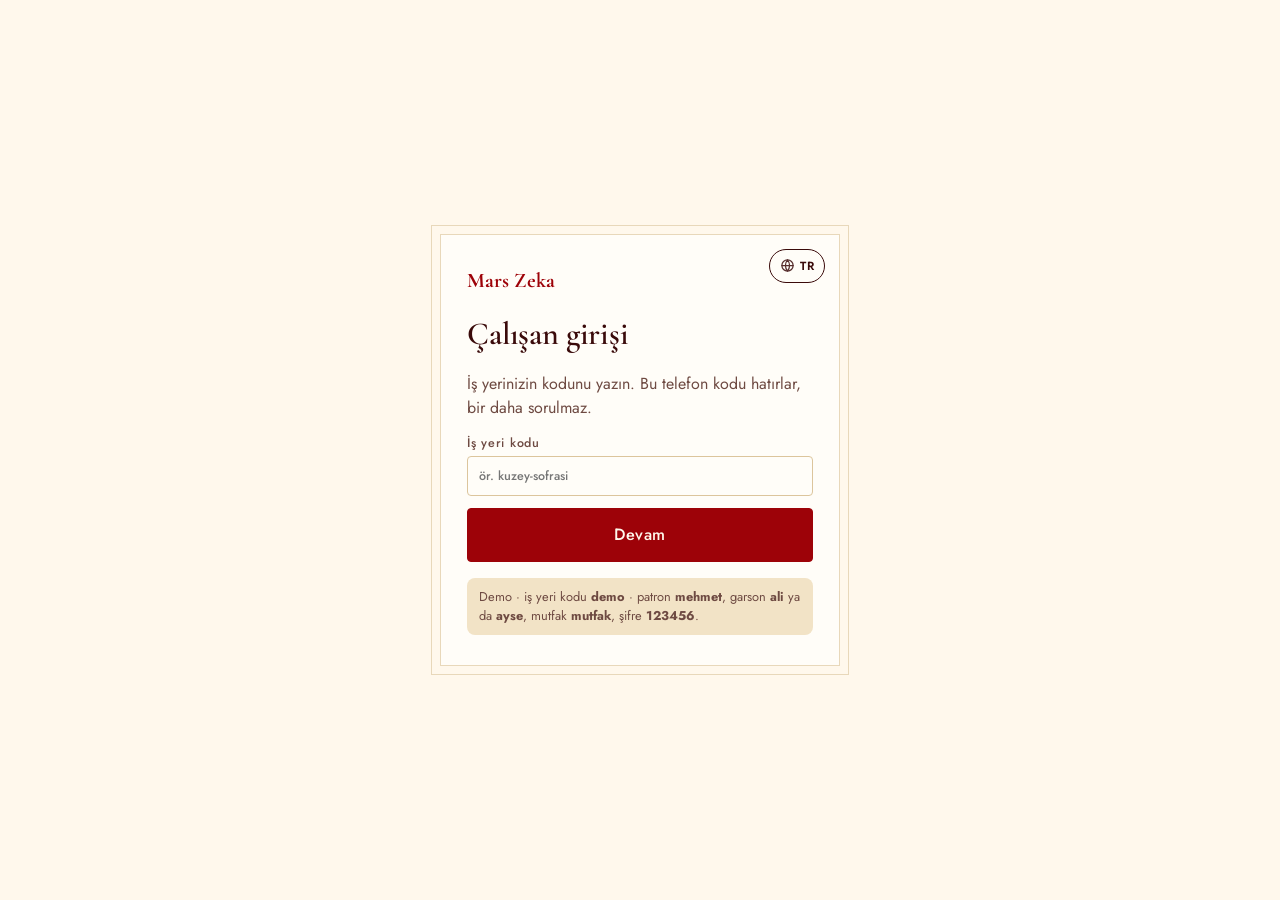
==== commit 2e6e512e: "Marka adı Mars Zeka (proje: QR Sipariş); yeni uygulama simgesi Co-Authored-By: Claude Opus 5.5 <nore" ====
--- a/index.html
+++ b/index.html
@@ -6,16 +6,16 @@
 <meta name="theme-color" content="#3A0A0A">
 <meta name="apple-mobile-web-app-capable" content="yes">
 <meta name="mobile-web-app-capable" content="yes">
-<meta name="apple-mobile-web-app-title" content="Kuzey Sofrası">
+<meta name="apple-mobile-web-app-title" content="Mars Zeka">
 <meta name="description" content="QR ile masadan sipariş demosu">
 <link rel="manifest" href="manifest.webmanifest">
 <link rel="icon" href="icon.svg" type="image/svg+xml">
 <link rel="apple-touch-icon" href="icon.svg">
-<title>Kuzey Sofrası Menü</title>
+<title>Mars Zeka</title>
 <link rel="preconnect" href="https://fonts.googleapis.com">
 <link rel="stylesheet" href="https://fonts.googleapis.com/css2?family=Cormorant+Garamond:ital,wght@0,500;0,600;0,700;1,500;1,600&family=Jost:wght@300;400;500;600&display=swap">
 <style>
-/* Adanalım — ortak stil. Palet: krem #FFF8EC, kum #F2E3C6, kırmızı #D62828, bordo #9D0208, kahve-siyah #3A0A0A.
+/* Mars Zeka — ortak stil. Palet: krem #FFF8EC, kum #F2E3C6, kırmızı #D62828, bordo #9D0208, kahve-siyah #3A0A0A.
    Tek görünüm (marka kimliği); her renk açıkça tanımlı. */
 :root{
   --cream:#FFF8EC; --sand:#F2E3C6; --red:#D62828; --wine:#9D0208; --ink:#3A0A0A;
@@ -601,6 +601,49 @@
 .g-seatline b{color:var(--ink)}
 .g-seatline.warn{background:#FBEBC9;border-color:#E0A13A}.g-seatline.late{background:var(--warn-soft);border-color:var(--red)}
 .g-legend .seat::before{background:#F1EFE4!important;border:1px dashed #6F6F4B}
+/* Hesap bölme */
+.sp-open{display:inline-flex;align-items:center;justify-content:center;gap:8px;margin-top:12px}
+.sp{display:flex;flex-direction:column;gap:12px;margin-top:14px;padding:14px;background:var(--white);border:1px solid var(--line);border-radius:14px}
+.sp-sum{display:flex;justify-content:space-between;gap:12px;font-size:.9rem;color:var(--soft)}
+.sp-sum b{color:var(--ink);font-variant-numeric:tabular-nums}
+.sp-sum span:last-child b{color:var(--wine);font-size:1.05rem}
+.sp-tabs{display:grid;grid-template-columns:1fr 1fr;gap:4px;padding:4px;background:var(--sand);border-radius:10px}
+.sp-tabs button{min-height:40px;border:0;border-radius:8px;background:transparent;color:var(--soft);font:600 .92rem var(--f-body);cursor:pointer}
+.sp-tabs button[aria-selected="true"]{background:var(--white);color:var(--ink);box-shadow:0 1px 3px rgba(58,10,10,.15)}
+.sp-n{display:flex;align-items:center;justify-content:space-between;gap:12px;font-weight:600}
+.sp-n .round[disabled]{opacity:.35;cursor:default}
+.sp-dots{display:flex;flex-wrap:wrap;gap:6px}
+.sp-dots span{width:14px;height:14px;border-radius:50%;border:2px solid var(--line-2)}
+.sp-dots span.on{background:var(--ok);border-color:var(--ok)}
+.sp-per{display:flex;align-items:baseline;justify-content:space-between;gap:12px;padding:10px 12px;background:var(--cream);border-radius:10px}
+.sp-per span{color:var(--soft);font-size:.92rem}
+.sp-per b{font-family:var(--f-display);font-size:1.7rem;color:var(--ink);font-variant-numeric:tabular-nums}
+.sp-note{margin:0;font-size:.85rem;color:var(--soft)}
+.sp-done{margin:0;padding:12px;border-radius:10px;background:var(--ok-soft);color:var(--ok);font-weight:600;text-align:center}
+.sp-units{display:grid;grid-template-columns:repeat(auto-fill,minmax(140px,1fr));gap:8px}
+.sp-u{display:flex;flex-direction:column;align-items:flex-start;gap:4px;min-height:56px;padding:9px 11px;border:1px solid var(--line-2);border-radius:10px;background:var(--white);color:var(--ink);font:inherit;text-align:left;cursor:pointer;-webkit-tap-highlight-color:transparent}
+.sp-u span{font-size:.88rem;line-height:1.2}
+.sp-u b{font-size:.85rem;font-variant-numeric:tabular-nums;color:var(--soft)}
+.sp-u[aria-pressed="true"]{background:var(--ink);border-color:var(--ink);color:var(--cream)}
+.sp-u[aria-pressed="true"] b{color:var(--sand)}
+.sp-u.paid{opacity:.6;cursor:default;background:var(--cream)}
+.sp-u.paid span{text-decoration:line-through}
+.sp-u.paid b{text-decoration:none;color:var(--ok)}
+.sp-pays{list-style:none;margin:0;padding:10px 0 0;border-top:1px dashed var(--line-2);display:flex;flex-direction:column;gap:6px;font-size:.88rem;color:var(--soft)}
+.sp-pays li{display:flex;justify-content:space-between;gap:10px}
+.sp-pays b{color:var(--ink)}
+.sp .btn-sm{align-self:flex-start}
+.sp-tabs.three{grid-template-columns:repeat(3,1fr)}
+.sp-tabs.three button{font-size:.86rem;padding:0 4px}
+.sp-amt{display:flex;flex-direction:column;gap:6px;font-weight:600;font-size:.92rem}
+.sp-amt-in{display:flex;align-items:center;gap:8px;padding:0 14px;border:1.5px solid var(--line-2);border-radius:12px;background:var(--white)}
+.sp-amt-in:focus-within{border-color:var(--wine)}
+.sp-amt-in input{flex:1;min-width:0;border:0;outline:0;background:transparent;padding:12px 0;font:700 1.8rem var(--f-display);color:var(--ink);font-variant-numeric:tabular-nums}
+.sp-amt-in b{font-size:1.4rem;color:var(--soft)}
+.sp-quick{display:flex;flex-wrap:wrap;gap:8px}
+.sp-quick button{min-height:38px;padding:0 14px;border:1px solid var(--line-2);border-radius:999px;background:var(--cream);color:var(--ink);font:600 .86rem var(--f-body);cursor:pointer}
+.sp-amt-in input::-webkit-outer-spin-button,.sp-amt-in input::-webkit-inner-spin-button{-webkit-appearance:none;margin:0}
+.sp-amt-in input{-moz-appearance:textfield;appearance:textfield}
 
 #demoBar{background:#3A0A0A;padding:10px 10px 12px;position:sticky;top:0;z-index:40;box-shadow:0 2px 10px rgba(58,10,10,.25)}
 #demoBar[hidden]{display:none}
@@ -618,8 +661,8 @@
 <div id="app"><p style="padding:40px 16px;text-align:center;color:#6E4A42">Yükleniyor…</p></div>
 <div class="toast" id="toast" role="status" hidden></div>
 <script>
-window.SIRALA_SEED = {"cafes": {"demo": {"name": "Kuzey Sofrası", "tables": 10, "staffEmails": ["mehmet@demo.adanalim.app", "ali@demo.adanalim.app", "ayse@demo.adanalim.app", "mutfak@demo.adanalim.app"], "menu": [{"id": "m00", "cat": "Başlangıçlar", "name": "Mercimek çorbası", "price": 95, "mins": 8, "desc": "Limon ve kırmızı biberli tereyağı ile", "p15": 0, "kcal": 230, "amount": "300 ml", "allergens": ["sut", "kereviz"], "model": "", "out": false}, {"id": "m01", "cat": "Başlangıçlar", "name": "Çibörek", "price": 120, "mins": 12, "desc": "İnce hamur, kıymalı iç, kızgın yağda", "p15": 0, "kcal": 380, "amount": "1 adet, 70 gr kıyma", "allergens": ["gluten"], "model": "", "out": false}, {"id": "m02", "cat": "Ana yemekler", "name": "Adana kebap", "price": 360, "mins": 20, "desc": "Zırh kıyması, közlenmiş biber ve domates", "p15": 520, "kcal": 650, "amount": "180 gr et", "allergens": ["gluten"], "model": "models/adana.glb", "out": false}, {"id": "m03", "cat": "Ana yemekler", "name": "Balaban kebap", "price": 340, "mins": 18, "desc": "Közde köfte, tereyağlı ekmek, yoğurt", "p15": 490, "kcal": 700, "amount": "200 gr köfte", "allergens": ["gluten", "sut"], "model": "", "out": false}, {"id": "m04", "cat": "Ana yemekler", "name": "Tavuk şiş", "price": 290, "mins": 16, "desc": "Marine edilmiş but, lavaş, sumaklı soğan", "p15": 420, "kcal": 480, "amount": "200 gr tavuk", "allergens": ["gluten", "sut"], "model": "", "out": false}, {"id": "m05", "cat": "Ana yemekler", "name": "Kuzu şiş", "price": 420, "mins": 22, "desc": "Kuzu kuşbaşı, közlenmiş sebze", "p15": 0, "kcal": 620, "amount": "180 gr kuzu eti", "allergens": [], "model": "", "out": false}, {"id": "m06", "cat": "Tatlılar", "name": "Fıstıklı baklava", "price": 160, "mins": 6, "desc": "Antep fıstıklı, şerbetli", "p15": 0, "kcal": 480, "amount": "4 dilim", "allergens": ["gluten", "sut", "kuruyemis"], "model": "", "out": false}, {"id": "m07", "cat": "İçecekler", "name": "Ayran", "price": 45, "mins": 2, "desc": "", "p15": 0, "kcal": 110, "amount": "300 ml", "allergens": ["sut"], "model": "", "out": false}, {"id": "m08", "cat": "İçecekler", "name": "Türk kahvesi", "price": 80, "mins": 7, "desc": "", "p15": 0, "kcal": 10, "amount": "1 fincan", "allergens": [], "model": "", "out": false}], "staff": {"mehmet@demo.adanalim.app": {"name": "Mehmet", "role": "patron"}, "ali@demo.adanalim.app": {"name": "Ali", "role": "garson"}, "ayse@demo.adanalim.app": {"name": "Ayşe", "role": "garson"}, "mutfak@demo.adanalim.app": {"name": "Mutfak", "role": "mutfak"}}, "zones": {"ali@demo.adanalim.app": ["1", "2", "3", "4", "5"], "ayse@demo.adanalim.app": ["6", "7", "8", "9", "10"]}, "onlineOpen": true, "delivery": true}, "kose-kahve": {"name": "Köşe Kahve", "tables": 6, "menu": [{"id": "k1", "cat": "Kahve", "name": "Türk kahvesi", "price": 80, "mins": 7, "out": false}], "staff": {"zeynep@kose-kahve.adanalim.app": {"name": "Zeynep", "role": "patron"}}, "staffEmails": ["ege@adanalim.app", "zeynep@kose-kahve.adanalim.app"], "zones": {}, "onlineOpen": true, "delivery": false}, "ocakbasi-usta": {"name": "Ocakbaşı Usta", "tables": 14, "menu": [], "staff": {"hasan@ocakbasi-usta.adanalim.app": {"name": "Hasan", "role": "patron"}}, "staffEmails": ["ege@adanalim.app", "hasan@ocakbasi-usta.adanalim.app"], "zones": {}, "onlineOpen": false, "delivery": true}}, "accounts": {"mehmet@demo.adanalim.app": "hywrfq2", "ali@demo.adanalim.app": "hywrfq2", "ayse@demo.adanalim.app": "hywrfq2", "mutfak@demo.adanalim.app": "hywrfq2", "ege@adanalim.app": "hywrfq2", "zeynep@kose-kahve.adanalim.app": "hywrfq2", "hasan@ocakbasi-usta.adanalim.app": "hywrfq2"}, "admins": ["ege@adanalim.app"], "contacts": {}, "orders": {}, "tables": {}, "photos": {"demo": {"m00": "https://images.unsplash.com/photo-1476718406336-bb5a9690ee2a?auto=format&fit=crop&w=480&q=70", "m01": "https://images.unsplash.com/photo-1769254870299-338bfd99aabd?auto=format&fit=crop&w=480&q=70", "m02": "https://images.unsplash.com/photo-1603360946369-dc9bb6258143?auto=format&fit=crop&w=480&q=70", "m03": "https://images.unsplash.com/photo-1620167790054-de54f34308bb?auto=format&fit=crop&w=480&q=70", "m04": "https://images.unsplash.com/photo-1623253458786-eac05e77be2b?auto=format&fit=crop&w=480&q=70", "m05": "https://images.unsplash.com/photo-1555939594-58d7cb561ad1?auto=format&fit=crop&w=480&q=70", "m06": "https://images.unsplash.com/photo-1761828122856-8703baac8e86?auto=format&fit=crop&w=480&q=70", "m07": "https://images.unsplash.com/photo-1639151082235-406d8eb262b9?auto=format&fit=crop&w=480&q=70", "m08": "https://images.unsplash.com/photo-1506778020041-0ea35027d019?auto=format&fit=crop&w=480&q=70"}}, "priv": {"demo": {"pinHash": "88bf6316a604b0e00e239641f1e554ac86271ec4be44757ac87edb4269e0c331", "log": []}}};
-/* Adanalım — ortak yardımcılar (klasik script; window.S altına yazar). */
+window.SIRALA_SEED = {"cafes": {"demo": {"name": "Kuzey Sofrası", "tables": 10, "staffEmails": ["mehmet@demo.marszeka.app", "ali@demo.marszeka.app", "ayse@demo.marszeka.app", "mutfak@demo.marszeka.app"], "menu": [{"id": "m00", "cat": "Başlangıçlar", "name": "Mercimek çorbası", "price": 95, "mins": 8, "desc": "Limon ve kırmızı biberli tereyağı ile", "p15": 0, "kcal": 230, "amount": "300 ml", "allergens": ["sut", "kereviz"], "model": "", "out": false}, {"id": "m01", "cat": "Başlangıçlar", "name": "Çibörek", "price": 120, "mins": 12, "desc": "İnce hamur, kıymalı iç, kızgın yağda", "p15": 0, "kcal": 380, "amount": "1 adet, 70 gr kıyma", "allergens": ["gluten"], "model": "", "out": false}, {"id": "m02", "cat": "Ana yemekler", "name": "Adana kebap", "price": 360, "mins": 20, "desc": "Zırh kıyması, közlenmiş biber ve domates", "p15": 520, "kcal": 650, "amount": "180 gr et", "allergens": ["gluten"], "model": "models/adana.glb", "out": false}, {"id": "m03", "cat": "Ana yemekler", "name": "Balaban kebap", "price": 340, "mins": 18, "desc": "Közde köfte, tereyağlı ekmek, yoğurt", "p15": 490, "kcal": 700, "amount": "200 gr köfte", "allergens": ["gluten", "sut"], "model": "", "out": false}, {"id": "m04", "cat": "Ana yemekler", "name": "Tavuk şiş", "price": 290, "mins": 16, "desc": "Marine edilmiş but, lavaş, sumaklı soğan", "p15": 420, "kcal": 480, "amount": "200 gr tavuk", "allergens": ["gluten", "sut"], "model": "", "out": false}, {"id": "m05", "cat": "Ana yemekler", "name": "Kuzu şiş", "price": 420, "mins": 22, "desc": "Kuzu kuşbaşı, közlenmiş sebze", "p15": 0, "kcal": 620, "amount": "180 gr kuzu eti", "allergens": [], "model": "", "out": false}, {"id": "m06", "cat": "Tatlılar", "name": "Fıstıklı baklava", "price": 160, "mins": 6, "desc": "Antep fıstıklı, şerbetli", "p15": 0, "kcal": 480, "amount": "4 dilim", "allergens": ["gluten", "sut", "kuruyemis"], "model": "", "out": false}, {"id": "m07", "cat": "İçecekler", "name": "Ayran", "price": 45, "mins": 2, "desc": "", "p15": 0, "kcal": 110, "amount": "300 ml", "allergens": ["sut"], "model": "", "out": false}, {"id": "m08", "cat": "İçecekler", "name": "Türk kahvesi", "price": 80, "mins": 7, "desc": "", "p15": 0, "kcal": 10, "amount": "1 fincan", "allergens": [], "model": "", "out": false}], "staff": {"mehmet@demo.marszeka.app": {"name": "Mehmet", "role": "patron"}, "ali@demo.marszeka.app": {"name": "Ali", "role": "garson"}, "ayse@demo.marszeka.app": {"name": "Ayşe", "role": "garson"}, "mutfak@demo.marszeka.app": {"name": "Mutfak", "role": "mutfak"}}, "zones": {"ali@demo.marszeka.app": ["1", "2", "3", "4", "5"], "ayse@demo.marszeka.app": ["6", "7", "8", "9", "10"]}, "onlineOpen": true, "delivery": true}, "kose-kahve": {"name": "Köşe Kahve", "tables": 6, "menu": [{"id": "k1", "cat": "Kahve", "name": "Türk kahvesi", "price": 80, "mins": 7, "out": false}], "staff": {"zeynep@kose-kahve.marszeka.app": {"name": "Zeynep", "role": "patron"}}, "staffEmails": ["ege@marszeka.app", "zeynep@kose-kahve.marszeka.app"], "zones": {}, "onlineOpen": true, "delivery": false}, "ocakbasi-usta": {"name": "Ocakbaşı Usta", "tables": 14, "menu": [], "staff": {"hasan@ocakbasi-usta.marszeka.app": {"name": "Hasan", "role": "patron"}}, "staffEmails": ["ege@marszeka.app", "hasan@ocakbasi-usta.marszeka.app"], "zones": {}, "onlineOpen": false, "delivery": true}}, "accounts": {"mehmet@demo.marszeka.app": "hywrfq2", "ali@demo.marszeka.app": "hywrfq2", "ayse@demo.marszeka.app": "hywrfq2", "mutfak@demo.marszeka.app": "hywrfq2", "ege@marszeka.app": "hywrfq2", "zeynep@kose-kahve.marszeka.app": "hywrfq2", "hasan@ocakbasi-usta.marszeka.app": "hywrfq2"}, "admins": ["ege@marszeka.app"], "contacts": {}, "orders": {}, "tables": {}, "photos": {"demo": {"m00": "https://images.unsplash.com/photo-1476718406336-bb5a9690ee2a?auto=format&fit=crop&w=480&q=70", "m01": "https://images.unsplash.com/photo-1769254870299-338bfd99aabd?auto=format&fit=crop&w=480&q=70", "m02": "https://images.unsplash.com/photo-1603360946369-dc9bb6258143?auto=format&fit=crop&w=480&q=70", "m03": "https://images.unsplash.com/photo-1620167790054-de54f34308bb?auto=format&fit=crop&w=480&q=70", "m04": "https://images.unsplash.com/photo-1623253458786-eac05e77be2b?auto=format&fit=crop&w=480&q=70", "m05": "https://images.unsplash.com/photo-1555939594-58d7cb561ad1?auto=format&fit=crop&w=480&q=70", "m06": "https://images.unsplash.com/photo-1761828122856-8703baac8e86?auto=format&fit=crop&w=480&q=70", "m07": "https://images.unsplash.com/photo-1639151082235-406d8eb262b9?auto=format&fit=crop&w=480&q=70", "m08": "https://images.unsplash.com/photo-1506778020041-0ea35027d019?auto=format&fit=crop&w=480&q=70"}}, "priv": {"demo": {"pinHash": "88bf6316a604b0e00e239641f1e554ac86271ec4be44757ac87edb4269e0c331", "log": []}}};
+/* Mars Zeka — ortak yardımcılar (klasik script; window.S altına yazar). */
 (function(){
   "use strict";
   var S = window.S = window.S || {};
@@ -930,17 +973,91 @@
   };
 
   /* Giriş: işletme kodu + kullanıcı adı + şifre. Kullanıcı adı, işletmeye özel bir hesap adresine çevrilir
-     (ali → ali@isletme-kodu.adanalim.app). "@" içeren giriş doğrudan e-posta sayılır (patronun kendi hesabı). */
+     (ali → ali@isletme-kodu.marszeka.app). "@" içeren giriş doğrudan e-posta sayılır (patronun kendi hesabı). */
   S.USER_RE = /^[a-z0-9][a-z0-9._-]{2,19}$/;
   S.userEmail = function(code, username){
     var u = String(username || "").trim().toLocaleLowerCase("tr-TR");
     if (u.indexOf("@") > 0) return u;
-    return u + "@" + String(code || "").trim().toLowerCase() + ".adanalim.app";
-  };
-  S.userName = function(email){ var e = String(email || ""); return /\.adanalim\.app$/.test(e) ? e.split("@")[0] : e; };
+    return u + "@" + String(code || "").trim().toLowerCase() + ".marszeka.app";
+  };
+  S.userName = function(email){ var e = String(email || ""); return /\.marszeka\.app$/.test(e) ? e.split("@")[0] : e; };
   /* Giriş iki adımlı: ilk açılışta yalnızca iş yeri kodu sorulur ve telefona kaydedilir;
      sonraki açılışlarda doğrudan kullanıcı adı + şifre gelir (kod "Değiştir" ile değişir). */
-  /* Masa oturma süresi: QR okutulduğu an (seatedAt) ya da ilk açık sipariş. 5 saatten eski kayıt unutulmuş sayılır. */
+  /* ---- Hesap bölme ----
+   Ödemeler masa kaydında tutulur: tables/{masa}.payments = [{ id, amount, mode: "esit"|"urun", n, units: ["ad|fiyat|sıra"], at, by }].
+   Masa kapanınca kayıt sıfırlanır. Eşit bölmede kalan tutar, henüz ödemeyen kişi sayısına bölünür (tam liraya yukarı yuvarlanır, son kişi farkı öder). */
+S.billLines = function(orders){
+  var lines = {}, order = [];
+  (orders || []).filter(function(o){ return o.status !== "cancelled"; }).slice().sort(function(a, b){ return (a.createdAt || 0) - (b.createdAt || 0); }).forEach(function(o){
+    (o.items || []).forEach(function(i){ var k = i.name + "|" + i.price; if (!lines[k]) { lines[k] = { key: k, name: i.name, price: Number(i.price) || 0, qty: 0 }; order.push(k); } lines[k].qty += Number(i.qty) || 0; });
+  });
+  return order.map(function(k){ return lines[k]; });
+};
+S.payState = function(f, lines, ui){
+  var pays = (f && Array.isArray(f.payments)) ? f.payments : [], keys = {}, paid = 0, eq = pays.filter(function(p){ return p.mode === "esit"; });
+  pays.forEach(function(p){ paid += Number(p.amount) || 0; (p.units || []).forEach(function(k){ keys[k] = 1; }); });
+  var total = S.sum(lines), left = Math.max(0, total - paid);
+  var units = [];
+  lines.forEach(function(l){ for (var i = 0; i < l.qty; i++) { var k = l.key + "|" + i; units.push({ key: k, name: l.name, price: l.price, paid: !!keys[k] }); } });
+  var n = (ui && ui.n) || (eq.length ? eq[eq.length - 1].n : 0) || 2;
+  var peopleLeft = Math.max(1, n - eq.length), per = Math.ceil(left / peopleLeft), last = left - per * (peopleLeft - 1);
+  var sel = (ui && ui.sel) || {}, selSum = units.reduce(function(s, u){ return s + (sel[u.key] && !u.paid ? u.price : 0); }, 0);
+  return { pays: pays, total: total, paid: paid, left: left, units: units, n: n, eqPaid: eq.length, peopleLeft: peopleLeft, per: per, last: last, sel: sel, selSum: Math.min(selSum, left) };
+};
+/* staff: ödeme kaydı düğmeleri görünür; değilse (müşteri) sadece hesap makinesi */
+S.splitHtml = function(P, ui, staff){
+  var mode = (ui && ui.mode) || "esit";
+  var head = '<div class="sp-sum"><span>Ödenen <b>' + S.fmt(P.paid) + '</b></span><span>Kalan <b>' + S.fmt(P.left) + '</b></span></div>';
+  if (P.total && P.left <= 0) return '<section class="sp">' + head + '<p class="sp-done">Hesabın tamamı ödendi</p>' + (staff ? payList(P) : '') + '</section>';
+  var modes = [["esit", "Eşit böl"], ["urun", "Ürüne göre"]].concat(staff ? [["tutar", "Tutar gir"]] : []);
+  if (!staff && mode === "tutar") mode = "esit";
+  var tabs = '<div class="sp-tabs' + (staff ? " three" : "") + '" role="tablist">' + modes.map(function(t){ return '<button role="tab" aria-selected="' + (mode === t[0]) + '" data-act="spMode" data-v="' + t[0] + '">' + t[1] + '</button>'; }).join("") + '</div>';
+  var body;
+  if (mode === "esit") {
+    var dots = ""; for (var i = 0; i < P.n && i < 20; i++) dots += '<span class="' + (i < P.eqPaid ? "on" : "") + '"></span>';
+    body = '<div class="sp-n"><span>Kişi sayısı</span><div class="stepper"><button class="round" data-act="spN" data-v="-1" aria-label="azalt"' + (P.n <= Math.max(2, P.eqPaid + 1) ? " disabled" : "") + '>−</button><span class="q">' + P.n + '</span><button class="round" data-act="spN" data-v="1" aria-label="artır"' + (P.n >= 20 ? " disabled" : "") + '>+</button></div></div>' +
+      '<div class="sp-dots" aria-hidden="true">' + dots + '</div>' +
+      '<div class="sp-per"><span>Kişi başı</span><b>' + S.fmt(P.per) + '</b></div>' +
+      (P.peopleLeft > 1 && P.last !== P.per ? '<p class="sp-note">Son kişi ' + S.fmt(P.last) + ' öder.</p>' : '') +
+      (P.eqPaid ? '<p class="sp-note">' + P.eqPaid + ' / ' + P.n + ' kişi ödedi</p>' : '') +
+      (staff ? '<button class="btn btn-primary btn-lg wide" data-act="spPay" data-v="esit">1 kişi ödedi · ' + S.fmt(P.peopleLeft === 1 ? P.left : P.per) + '</button>' : '');
+  } else if (mode === "tutar") {
+    var A = S.amountInfo(P, ui);
+    body = '<label class="sp-amt" for="sp-amt"><span>Alınan tutar</span><span class="sp-amt-in"><input id="sp-amt" type="number" inputmode="decimal" min="0" step="1" placeholder="0" value="' + (ui && ui.amt ? S.esc(ui.amt) : "") + '"><b>₺</b></span></label>' +
+      '<div class="sp-quick"><button type="button" data-act="spAmt" data-v="' + P.left + '">Kalanın tamamı</button>' + (P.left >= 2 ? '<button type="button" data-act="spAmt" data-v="' + Math.ceil(P.left / 2) + '">Yarısı</button>' : '') + '</div>' +
+      '<p class="sp-note" id="sp-amt-note">' + A.note + '</p>' +
+      '<button class="btn btn-primary btn-lg wide" id="sp-amt-btn" data-act="spPay" data-v="tutar"' + (A.take ? "" : " disabled") + '>' + A.label + '</button>';
+  } else {
+    body = '<p class="sp-note">' + (staff ? "Ödeyen kişinin ürünlerine dokunun." : "Kendi ürünlerinize dokunun, payınızı görün.") + '</p><div class="sp-units">' + P.units.map(function(u){
+      return '<button class="sp-u' + (u.paid ? " paid" : "") + '" data-act="spUnit" data-v="' + S.esc(u.key) + '" aria-pressed="' + (!!P.sel[u.key] && !u.paid) + '"' + (u.paid ? " disabled" : "") + '><span>' + S.esc(u.name) + '</span><b>' + (u.paid ? "Ödendi" : S.fmt(u.price)) + '</b></button>';
+    }).join("") + '</div>' +
+      '<div class="sp-per"><span>' + (staff ? "Seçilen" : "Sizin payınız") + '</span><b>' + S.fmt(P.selSum) + '</b></div>' +
+      (staff ? '<button class="btn btn-primary btn-lg wide" data-act="spPay" data-v="urun"' + (P.selSum ? "" : " disabled") + '>Bu kişi ödedi · ' + S.fmt(P.selSum) + '</button>' : '');
+  }
+  return '<section class="sp">' + head + tabs + body + (staff ? payList(P) : '') + '</section>';
+  function payList(P){
+    if (!P.pays.length) return "";
+    return '<ul class="sp-pays">' + P.pays.map(function(p, i){ return '<li><span>' + (i + 1) + '. ödeme · ' + (p.mode === "urun" ? "ürüne göre" : p.mode === "tutar" ? "elle girildi" : "eşit") + '</span><b class="num">' + S.fmt(p.amount) + '</b></li>'; }).join("") + '</ul>' +
+      '<button class="btn btn-ghost btn-sm" data-act="spUndo">Son ödemeyi geri al</button>';
+  }
+};
+/* "Tutar gir": yazılan tutar kalandan fazlaysa fark para üstüdür; hesaba kalan kadarı yazılır */
+S.amountInfo = function(P, ui){
+  var v = Math.round(Number(String((ui && ui.amt) || "").replace(",", ".")) || 0), take = Math.max(0, Math.min(v, P.left)), change = Math.max(0, v - P.left);
+  return { take: take, label: take ? "Ödeme al · " + S.fmt(take) : "Tutar yazın",
+    note: !v ? "Müşterinin verdiği tutarı yazın." : change ? "Para üstü: " + S.fmt(change) : "Ödemeden sonra kalan: " + S.fmt(P.left - take) };
+};
+/* Bir ödemeyi ekler; yeni payments dizisini döndürür */
+S.addPayment = function(P, ui, mode, by){
+  var amt = mode === "esit" ? (P.peopleLeft === 1 ? P.left : Math.min(P.per, P.left)) : mode === "tutar" ? S.amountInfo(P, ui).take : P.selSum;
+  if (!(amt > 0)) return null;
+  var p = { id: S.newId(), amount: amt, mode: mode, at: Date.now(), by: by || "" };
+  if (mode === "esit") p.n = P.n;
+  else p.units = P.units.filter(function(u){ return P.sel[u.key] && !u.paid; }).map(function(u){ return u.key; });
+  return P.pays.concat([p]);
+};
+
+/* Masa oturma süresi: QR okutulduğu an (seatedAt) ya da ilk açık sipariş. 5 saatten eski kayıt unutulmuş sayılır. */
 S.SEAT_MAX = 5 * 3600000;
 S.seatInfo = function(f, orders){
   var now = Date.now(), at = Number(f && f.seatedAt) || 0;
@@ -954,7 +1071,7 @@
 };
 S.loginView = function(title, error, prefill, hint, noCode){
     var code = S.lsGet("sirala-cafe-code") || prefill || "";
-    var top = '<main class="login"><div class="login-card"><div class="brand-sm">Adanalım</div><h1>' + S.esc(title) + '</h1>';
+    var top = '<main class="login"><div class="login-card"><div class="brand-sm">Mars Zeka</div><h1>' + S.esc(title) + '</h1>';
     var err = error ? '<p class="form-err" role="alert">' + S.esc(error) + '</p>' : '';
     var tip = hint ? '<p class="login-hint">' + hint + '</p>' : '';
     if (!code && !noCode) {
@@ -998,10 +1115,10 @@
   };
 })();
 
-/* Adanalım — yerel demo arka ucu: giriş yok, veriler bu telefonun tarayıcısında durur. Aynı arayüz. */
+/* Mars Zeka — yerel demo arka ucu: giriş yok, veriler bu telefonun tarayıcısında durur. Aynı arayüz. */
 (function(){
   "use strict";
-  var KEY = "sirala-local-v8", mem = null, subs = [];
+  var KEY = "sirala-local-v9", mem = null, subs = [];
   function load(){
     if (mem) return mem;
     try { mem = JSON.parse(localStorage.getItem(KEY) || "null"); } catch(e){ mem = null; }
@@ -1105,7 +1222,7 @@
   };
 })();
 
-/* Adanalım — müşteri ekranı: fotoğraflı menü, yaklaşık süre, sipariş, masa hesabı. */
+/* Mars Zeka — müşteri ekranı: fotoğraflı menü, yaklaşık süre, sipariş, masa hesabı. */
 (function(){
   "use strict";
   window.SiralaApp = window.SiralaApp || {};
@@ -1281,6 +1398,13 @@
         '<p>' + S.esc(S.summary(o.items)) + '</p></div></section>' +
         '<div class="row-btns"><button class="btn btn-primary btn-lg" style="flex:1" data-act="menu">Menüye dön</button><button class="btn btn-lg" style="flex:1" data-act="bill">Masanın hesabı</button></div></main>';
     }
+    // Hesap bölme (müşteri): sadece hesap makinesi; ödemeyi garson kaydeder, kalan burada canlı görünür.
+    function custSplit(){
+      var P = S.payState(st.tbl, S.billLines(st.orders), st.split);
+      if (!st.split && !P.pays.length) return '<button class="btn wide sp-open" data-act="spOpen">Hesabı böl</button>';
+      if (!st.split) st.split = { mode: "esit", n: 0, sel: {} };
+      return S.splitHtml(P, st.split, false);
+    }
     function billView(){
       var lines = {}, order = [];
       st.orders.filter(function(o){ return o.status !== "cancelled"; }).sort(function(a, b){ return (a.createdAt || 0) - (b.createdAt || 0); }).forEach(function(o){
@@ -1290,7 +1414,7 @@
       var req = st.tbl.billRequested, waiter = st.tbl.waiter;
       return '<main class="c-wrap c-main"><section class="bill"><h3>Masanın hesabı <span class="label">' + S.esc(tableLabel) + '</span></h3>' +
         (all.length ? '<ul>' + all.map(function(i){ return '<li><span>' + i.qty + '× ' + S.esc(i.name) + '</span><span class="num">' + S.fmt(i.price * i.qty) + '</span></li>'; }).join("") + '</ul>' +
-          '<div class="bill-total"><span>Toplam</span><b>' + S.fmt(total) + '</b></div>' : '<p class="muted">Bu masadan henüz sipariş verilmedi.</p>') +
+          '<div class="bill-total"><span>Toplam</span><b>' + S.fmt(total) + '</b></div>' + custSplit() : '<p class="muted">Bu masadan henüz sipariş verilmedi.</p>') +
         (req ? '<p class="bill-state">Hesap istendi. Garsonumuz masanıza geliyor.</p>' : '') +
         (waiter && !req ? '<p class="bill-state">Garsonumuz masanıza geliyor.</p>' : '') +
         '</section><div class="row-btns">' +
@@ -1359,6 +1483,10 @@
         case "track": st.view = "track"; window.scrollTo(0, 0); break;
         case "mode": st.co.mode = v; break;
         case "bill": st.view = "bill"; window.scrollTo(0, 0); break;
+        case "spOpen": st.split = { mode: "esit", n: 0, sel: {} }; break;
+        case "spMode": st.split.mode = v; break;
+        case "spN": { var P = S.payState(st.tbl, S.billLines(st.orders), st.split); st.split.n = Math.max(Math.max(2, P.eqPaid + 1), Math.min(20, P.n + Number(v))); break; }
+        case "spUnit": if (st.split.sel[v]) delete st.split.sel[v]; else st.split.sel[v] = 1; break;
         case "askBill": flag({ billRequested: true, requestedAt: Date.now() }, "Hesap istendi"); return;
         case "waiter": flag({ waiter: true, waiterAt: Date.now() }, "Garson çağrıldı"); return;
         case "back": ctx.back(); return;
@@ -1370,7 +1498,7 @@
   };
 })();
 
-/* Adanalım — kasa / mutfak ekranı: gelen siparişler, masalar ve hesap, garson siparişi, menü. */
+/* Mars Zeka — kasa / mutfak ekranı: gelen siparişler, masalar ve hesap, garson siparişi, menü. */
 (function(){
   "use strict";
   window.SiralaApp = window.SiralaApp || {};
@@ -1522,7 +1650,7 @@
       var rows = [["Ürün", "Adet", "Birim fiyat", "Tutar"]].concat(R.lines.map(function(l){ return [l.name, l.qty, l.price, l.price * l.qty]; }));
       rows.push(["TOPLAM", R.items, "", R.revenue]);
       var d = new Date();
-      S.downloadText("\ufeff" + rows.map(function(r){ return r.map(q).join(";"); }).join("\r\n"), (cafeId || "adanalim") + "-satis-" + d.toISOString().slice(0, 10) + ".csv", "text/csv");
+      S.downloadText("\ufeff" + rows.map(function(r){ return r.map(q).join(";"); }).join("\r\n"), (cafeId || "marszeka") + "-satis-" + d.toISOString().slice(0, 10) + ".csv", "text/csv");
     }
     function detail(t){
       var a = tableAgg(t), lines = {}, keys = [];
@@ -1625,7 +1753,7 @@
     }
     function pickCafe(){
       var l = st.myCafes || [];
-      return '<main class="login"><div class="login-card"><div class="brand-sm">Adanalım</div><h1>Kasa ekranı</h1>' +
+      return '<main class="login"><div class="login-card"><div class="brand-sm">Mars Zeka</div><h1>Kasa ekranı</h1>' +
         (l.length ? '<p class="muted">Hangi işletme?</p>' + l.map(function(c){ return '<a class="btn btn-lg wide" href="kasa.html?k=' + encodeURIComponent(c.id) + '">' + S.esc(c.name || c.id) + '</a>'; }).join("")
                   : '<p class="muted">Bu hesaba bağlı işletme yok. Önce kurulum ekranından işletme oluşturun.</p><a class="btn btn-primary wide" href="kurulum.html">Kuruluma git</a>') +
         '<button class="btn btn-sm btn-ghost" data-act="logout">Çıkış yap</button></div></main>';
@@ -1699,7 +1827,7 @@
   };
 })();
 
-/* Adanalım — çalışan uygulaması (telefon): gelen siparişler (QR + online), masalar ve çağrılar, mutfaktan hazır,
+/* Mars Zeka — çalışan uygulaması (telefon): gelen siparişler (QR + online), masalar ve çağrılar, mutfaktan hazır,
    sipariş alma, masa hesabı. Patron rolündeki kullanıcı aynı uygulamada ek olarak "Patron" sekmesini görür. */
 (function(){
   "use strict";
@@ -1712,6 +1840,7 @@
     inbox: '<svg width="22" height="22" viewBox="0 0 24 24" fill="none" stroke="currentColor" stroke-width="1.8" stroke-linecap="round" stroke-linejoin="round" aria-hidden="true"><path d="M3 13l3-8h12l3 8v6H3z"/><path d="M3 13h5l1 3h6l1-3h5"/></svg>',
     boss: '<svg width="22" height="22" viewBox="0 0 24 24" fill="none" stroke="currentColor" stroke-width="1.8" stroke-linecap="round" stroke-linejoin="round" aria-hidden="true"><path d="M4 20V10M10 20V4M16 20v-7M22 20H2"/></svg>',
     clock: '<svg width="18" height="18" viewBox="0 0 24 24" fill="none" stroke="currentColor" stroke-width="2" stroke-linecap="round" stroke-linejoin="round" aria-hidden="true"><circle cx="12" cy="13" r="8"/><path d="M12 9v4l2.5 2M9 2h6"/></svg>',
+    split: '<svg width="18" height="18" viewBox="0 0 24 24" fill="none" stroke="currentColor" stroke-width="2" stroke-linecap="round" stroke-linejoin="round" aria-hidden="true"><path d="M12 3v18M5 8l-3 4 3 4M19 8l3 4-3 4"/></svg>',
     bill: '<svg width="18" height="18" viewBox="0 0 24 24" fill="none" stroke="currentColor" stroke-width="2" stroke-linecap="round" stroke-linejoin="round" aria-hidden="true"><path d="M6 3h12v18l-3-2-3 2-3-2-3 2z"/><path d="M9 8h6M9 12h6"/></svg>'
   };
 
@@ -1734,8 +1863,8 @@
       st.user = u && u.staff ? u : null; st.authKnown = true;
       unsubs.forEach(function(x){ try { x(); } catch(e){} }); unsubs = [];
       if (!st.user) { render(true); return; }
-      if (!cafeId || (ctx.followLogin && st.user.email && /\.adanalim\.app$/.test(st.user.email) && st.user.email.split("@")[1].replace(/\.adanalim\.app$/, "") !== cafeId)) {
-        var guess = /\.adanalim\.app$/.test(st.user.email) ? st.user.email.split("@")[1].replace(/\.adanalim\.app$/, "") : "";
+      if (!cafeId || (ctx.followLogin && st.user.email && /\.marszeka\.app$/.test(st.user.email) && st.user.email.split("@")[1].replace(/\.marszeka\.app$/, "") !== cafeId)) {
+        var guess = /\.marszeka\.app$/.test(st.user.email) ? st.user.email.split("@")[1].replace(/\.marszeka\.app$/, "") : "";
         if (guess && ctx.followLogin) { cafeId = guess; }
         else if (!cafeId) { B.listMyCafes(st.user.email).then(function(l){ if (l.length) { cafeId = l[0].id; subscribe(); } else { st.denied = "Bu hesap hiçbir işletmeye bağlı değil."; render(true); } }); return; }
       }
@@ -1745,7 +1874,7 @@
       unsubs.push(B.watchCafe(cafeId, function(d){
         st.cafe = d; st.cafeLoaded = true;
         st.denied = !!(d && B.kind === "firebase" && (d.staffEmails || []).indexOf(st.user.email) < 0) && "Bu hesap bu işletmenin çalışanları arasında değil.";
-        document.title = "Adanalım · " + ((d && d.name) || cafeId); render();
+        document.title = "Mars Zeka · " + ((d && d.name) || cafeId); render();
       }, function(){ st.denied = "Bu işletmeye erişim yok."; render(true); }));
       unsubs.push(B.watchPhotos(cafeId, function(m){ st.photos = m || {}; render(); }));
       unsubs.push(B.watchContacts(cafeId, function(m){ st.contacts = m || {}; render(); }));
@@ -1929,7 +2058,7 @@
         (se ? '<div class="g-seatline ' + (se.noOrder ? seatLvl(se.seatMin) : "") + '">' + IC.clock + '<span>Oturuyor: <b>' + se.seatMin + ' dk</b></span><span>' + (se.noOrder ? "Henüz sipariş yok" : "Son sipariş: <b>" + (se.lastMin < 1 ? "şimdi" : se.lastMin + " dk önce") + "</b>") + '</span></div>' : '') +
         (a.lines.length ? '<ul class="g-bill">' + a.lines.map(function(i){ return '<li><span>' + i.qty + '× ' + S.esc(i.name) + '</span><span class="num">' + S.fmt(i.price * i.qty) + '</span></li>'; }).join("") + '</ul>' +
           '<div class="bill-total"><span>Toplam</span><b>' + S.fmt(a.total) + '</b></div>' +
-          (a.waiting ? '<p class="g-info">' + a.waiting + ' sipariş hâlâ mutfakta.</p>' : '') : '<p class="muted">Bu masada açık sipariş yok.</p>') +
+          (a.waiting ? '<p class="g-info">' + a.waiting + ' sipariş hâlâ mutfakta.</p>' : '') + splitBlock(t, f, a) : '<p class="muted">Bu masada açık sipariş yok.</p>') +
         '<div class="g-s-acts">' +
         (a.lines.length ? (st.confirmClose
           ? '<button class="btn btn-primary btn-lg wide" data-act="closeYes" data-v="' + S.esc(t) + '">Evet, ödendi · masayı kapat</button><button class="btn wide" data-act="closeNo">Vazgeç</button>'
@@ -1938,6 +2067,34 @@
         (se && se.noOrder ? '<button class="btn btn-ghost wide" data-act="vacate" data-v="' + S.esc(t) + '">Müşteri kalktı · masayı boşalt</button>' : '') +
         (f.billRequested || f.waiter ? '<button class="btn btn-ghost wide" data-act="going" data-v="' + S.esc(t) + '">Uyarıyı kapat</button>' : '') +
         '</div></section>';
+    }
+    // Hesap bölme: eşit ya da ürüne göre; her ödeme masa kaydına yazılır, herkes (müşteri dahil) kalanı görür.
+    function splitBlock(t, f, a){
+      var P = S.payState(f, S.billLines(a.list), st.split && st.split.t === String(t) ? st.split : null);
+      var open = (st.split && st.split.t === String(t)) || P.pays.length;
+      if (!open) return '<button class="btn wide sp-open" data-act="spOpen" data-v="' + S.esc(t) + '">' + IC.split + 'Hesabı böl</button>';
+      if (!st.split || st.split.t !== String(t)) st.split = { t: String(t), mode: "esit", n: 0, sel: {} };
+      return S.splitHtml(P, st.split, true);
+    }
+    function splitSave(pays){
+      var t = st.split.t;
+      B.setTable(cafeId, t, { payments: pays, updatedAt: Date.now() }).catch(function(e){ S.toast(S.errText(e)); });
+    }
+    function splitAct(act, v){
+      var t = st.split && st.split.t; if (!t) return;
+      var P = S.payState(st.tables[t] || {}, S.billLines(tableAgg(t).list), st.split);
+      if (act === "spMode") st.split.mode = v;
+      else if (act === "spN") st.split.n = Math.max(Math.max(2, P.eqPaid + 1), Math.min(20, P.n + Number(v)));
+      else if (act === "spAmt") st.split.amt = v;
+      else if (act === "spUnit") { if (st.split.sel[v]) delete st.split.sel[v]; else st.split.sel[v] = 1; }
+      else if (act === "spPay") {
+        var pays = S.addPayment(P, st.split, v, st.user && st.user.email); if (!pays) return;
+        var amt = pays[pays.length - 1].amount; st.split.sel = {};
+        if (v === "esit") st.split.n = P.n;
+        if (v === "tutar") { var ch = Math.max(0, Math.round(Number(String(st.split.amt).replace(",", ".")) || 0) - amt); st.split.amt = ""; if (ch) { S.toast("Ödeme alındı · " + S.fmt(amt) + " · para üstü " + S.fmt(ch)); splitSave(pays); render(true); return; } }
+        splitSave(pays); S.toast("Ödeme alındı · " + S.fmt(amt));
+      } else if (act === "spUndo") { if (P.pays.length) { splitSave(P.pays.slice(0, -1)); S.toast("Son ödeme geri alındı"); } }
+      render(true);
     }
     function loadRep(){
       var d0 = new Date(); d0.setHours(0, 0, 0, 0); var since = d0.getTime() - (st.repDays - 1) * 86400000;
@@ -2024,7 +2181,17 @@
     }
 
     var app = S.$("app");
-    app.oninput = function(e){ if (e.target.id === "gnote") st.wNote = e.target.value; };
+    app.oninput = function(e){
+      if (e.target.id === "gnote") st.wNote = e.target.value;
+      if (e.target.id === "sp-amt" && st.split) {                 // yazarken ekranı yeniden çizme; sadece düğme ve not güncellenir
+        st.split.amt = e.target.value;
+        var t = st.split.t, A = S.amountInfo(S.payState(st.tables[t] || {}, S.billLines(tableAgg(t).list), st.split), st.split);
+        var btn = S.$("sp-amt-btn"), note = S.$("sp-amt-note");
+        if (btn) { btn.textContent = A.label; btn.disabled = !A.take; }
+        if (note) note.textContent = A.note;
+      }
+    };
+    app.onkeydown = function(e){ if (e.target.id === "sp-amt" && e.key === "Enter") { e.preventDefault(); var b = S.$("sp-amt-btn"); if (b && !b.disabled) b.click(); } };
     app.onsubmit = function(e){ if (e.target.id === "newStaff") { e.preventDefault(); newStaff(); } };
     app.onchange = function(e){
       var a = e.target.dataset && e.target.dataset.act;
@@ -2050,7 +2217,9 @@
         case "busy": { var cur = S.loadInfo(st.orders, st.cafe).manual, dl = Number(v) - cur;
           st.orders.filter(function(o){ return o.status === "new"; }).forEach(function(o){ B.updateOrder(cafeId, o.id, { eta: Math.max(1, (Number(o.eta) || S.DEFAULT_MINS) + dl) }); });
           B.updateCafe(cafeId, { busyExtra: Number(v) }).catch(function(x){ S.toast(S.errText(x)); }); return; }
-        case "sheet": st.sheet = v; st.confirmClose = false; break;
+        case "sheet": st.sheet = v; st.confirmClose = false; st.split = null; break;
+        case "spOpen": st.split = { t: String(v), mode: "esit", n: 0, sel: {} }; break;
+        case "spMode": case "spN": case "spUnit": case "spPay": case "spUndo": case "spAmt": splitAct(b.dataset.act, v); return;
         case "sheetClose": st.sheet = null; st.confirmClose = false; break;
         case "going": clearFlags(v).then(function(){ S.toast("Masa " + v + ": gidiyorsunuz"); }); if (st.sheet) st.sheet = null; break;
         case "served": { var o = st.orders.find(function(x){ return x.id === v; }); if (o) served(o); return; }
@@ -2075,7 +2244,7 @@
   };
 })();
 
-/* Adanalım — yönetim ekranı (sistemi kuran kişi için): tüm işletmeler tek listede, yeni işletme + patron hesabı açma.
+/* Mars Zeka — yönetim ekranı (sistemi kuran kişi için): tüm işletmeler tek listede, yeni işletme + patron hesabı açma.
    Her işletmenin verisi kendi kodu altında ayrı durur (cafes/{kod}); bir işletmenin çalışanı diğerini göremez. */
 (function(){
   "use strict";
@@ -2131,7 +2300,7 @@
       var cafes = st.cafes || [], tot = { n: 0, sum: 0 };
       cafes.forEach(function(c){ var x = st.stats[c.id]; if (x) { tot.n += x.n; tot.sum += x.sum; } });
       var f = st.form;
-      app.innerHTML = '<div class="y-app"><header class="g-head"><div><span class="g-kick">Adanalım</span><b>Yönetim</b></div><button class="g-who" data-act="logout">Çıkış</button></header><main class="g-main">' +
+      app.innerHTML = '<div class="y-app"><header class="g-head"><div><span class="g-kick">Mars Zeka</span><b>Yönetim</b></div><button class="g-who" data-act="logout">Çıkış</button></header><main class="g-main">' +
         '<div class="g-tiles"><div class="g-tile big"><span>Bugün · tüm işletmeler</span><b>' + S.fmt(tot.sum) + '</b><small>' + tot.n + ' sipariş · ' + cafes.length + ' işletme</small></div></div>' +
         (st.made ? '<section class="y-made"><b>' + S.esc(st.made.name) + ' açıldı</b><p>Patrona bu bilgileri verin:</p><dl><dt>İşletme kodu</dt><dd>' + S.esc(st.made.code) + '</dd><dt>Kullanıcı adı</dt><dd>' + S.esc(st.made.user) + '</dd><dt>Şifre</dt><dd>' + S.esc(st.made.pass) + '</dd></dl>' +
           '<div class="row-btns">' + link("Menüyü kur", L(st.made.code).kurulum) + link("Çalışan uygulaması", L(st.made.code).garson) + '</div><button class="btn btn-sm btn-ghost" data-act="madeOk">Tamam</button></section>' : '') +
@@ -2167,7 +2336,7 @@
   };
 })();
 
-/* Adanalım — telefon demosu (tek cihaz).
+/* Mars Zeka — telefon demosu (tek cihaz).
    Giriş yapan kişi sadece kendi rolünün ekranını görür: patron → patron ekranı (+ mutfak), garson → garson ekranı, mutfak → mutfak ekranı.
    Şimdilik giriş yapan herkes müşteri menüsünü (QR ve online) de açabilir. QR ile gelen misafir girişsiz doğrudan menüye düşer. */
 (function(){
@@ -2175,7 +2344,7 @@
   var DEMO = "demo", stop = null, B = window.SiralaBackend;
   var bar = document.getElementById("demoBar");
   var HINT = "Demo · iş yeri kodu <b>demo</b> · patron <b>mehmet</b>, garson <b>ali</b> ya da <b>ayse</b>, mutfak <b>mutfak</b>, şifre <b>123456</b>.";
-  var ADMIN_HINT = "Demo yönetici: kullanıcı adı yerine <b>ege@adanalim.app</b>, şifre <b>123456</b>.";
+  var ADMIN_HINT = "Demo yönetici: kullanıcı adı yerine <b>ege@marszeka.app</b>, şifre <b>123456</b>.";
   var I = function(d){ return '<svg viewBox="0 0 24 24" fill="none" stroke="currentColor" stroke-width="2" stroke-linecap="round" stroke-linejoin="round" aria-hidden="true">' + d + '</svg>'; };
   var ICON = {
     patron: '<path d="M4 20V10M10 20V4M16 20v-7M22 20H2"/>', garson: '<circle cx="12" cy="8" r="4"/><path d="M4 21a8 8 0 0 1 16 0"/>',
@@ -2187,7 +2356,7 @@
   var ALLOW = { patron: ["garson", "mutfak"], garson: ["garson"], mutfak: ["mutfak"] };
 
   var USER = null, ROLE = null, CAFE = DEMO, authKnown = false, cafeUnsub = null, cafeFor = null;
-  function cafeOf(email){ var x = /@([a-z0-9-]+)\.adanalim\.app$/.exec(email || ""); return x ? x[1] : DEMO; }
+  function cafeOf(email){ var x = /@([a-z0-9-]+)\.marszeka\.app$/.exec(email || ""); return x ? x[1] : DEMO; }
 
   function route(){
     if (stop) { stop(); stop = null; }
@@ -2247,14 +2416,14 @@
   window.addEventListener("hashchange", function(){ if (authKnown) route(); });
 })();
 
-/* Adanalım — tek tuşla Türkçe / İngilizce.
+/* Mars Zeka — tek tuşla Türkçe / İngilizce.
    Uygulama metinleri Türkçe yazılır; bu dosya ekrana çıkan metni anında çevirir (MutationObserver).
    Seçim telefonda hatırlanır (sirala-lang). Yeni metin eklerseniz aşağıdaki sözlüğe İngilizcesini ekleyin. */
 (function(){
   "use strict";
   var D = {
     /* — genel — */
-    "Adanalım": "Adanalım", "Demo": "Demo", "Yükleniyor…": "Loading…", "Tamam": "OK", "Kapat": "Close", "Vazgeç": "Cancel", "Kaydet": "Save", "Kaydedildi": "Saved", "Sil": "Delete",
+    "Mars Zeka": "Mars Zeka", "Demo": "Demo", "Yükleniyor…": "Loading…", "Tamam": "OK", "Kapat": "Close", "Vazgeç": "Cancel", "Kaydet": "Save", "Kaydedildi": "Saved", "Sil": "Delete",
     "Devam": "Continue", "Değiştir": "Change", "Aç": "Unlock", "Yok": "None", "yok": "none", "Diğer": "Other", "Bugün": "Today", "bugün": "today", "şimdi": "just now", "dk önce": "min ago",
     "dk": "min", "gr": "g", "adet": "pcs", "fincan": "cup", "dilim": "slices", "ya da": "or", "Masa": "Table", "masa": "tables", "Toplam": "Total", "TOPLAM": "TOTAL", "Menü": "Menu", "Online": "Online",
     "QR": "QR", "Paket": "Delivery", "Gel-al": "Pick-up", "Not:": "Note:", "Not": "Note", "Sipariş": "Orders", "sipariş": "orders", "ürün": "items", "Ürün": "Item", "Adet": "Qty", "Birim fiyat": "Unit price",
@@ -2351,7 +2520,7 @@
     /* — kurulum — */
     "İşletme adını yazın": "Enter the business name", "İşletme kodu en az 3 harf olmalı": "Business code must be at least 3 letters", "PIN 4-6 haneli rakam olmalı": "PIN must be 4–6 digits", "Bu kod kullanılıyor, başka bir kod yazın": "This code is taken, enter another",
     "Menü kaydedildi, telefonlara yansıdı": "Menu saved and synced to phones", "Fotoğraf yükleniyor…": "Uploading photo…", "Fotoğraf eklendi": "Photo added", "Bu dosya bir fotoğraf değil": "This file isn't a photo", "PIN değiştirildi": "PIN changed",
-    "Hesaplar kaydedildi": "Accounts saved", "kapanmış sipariş silindi": "closed orders deleted", "QR kütüphanesi yüklenemedi": "QR library couldn't load", "Görsel oluşturulamadı": "Couldn't create image", "Adanalım · Kurulum": "Adanalım · Setup",
+    "Hesaplar kaydedildi": "Accounts saved", "kapanmış sipariş silindi": "closed orders deleted", "QR kütüphanesi yüklenemedi": "QR library couldn't load", "Görsel oluşturulamadı": "Couldn't create image", "Mars Zeka · Kurulum": "Mars Zeka · Setup",
     "İşletmeleriniz": "Your businesses", "Henüz işletme yok. İlkini aşağıdan oluşturun.": "No businesses yet. Create the first one below.", "Yeni işletme": "New business", "İşletme kodu (QR bağlantısında görünür)": "Business code (shown in the QR link)",
     "4-6 rakam": "4–6 digits", "Patron PIN'i": "Owner PIN", "Oluşturuluyor…": "Creating…", "Oluştur": "Create", "PIN, kasada fiyat ve süre değiştirmek için istenir.": "The PIN is required to change prices and times at the counter.",
     "Okutun · seçin · afiyet olsun": "Scan · choose · enjoy", "Bu masayı dene": "Try this table", "açık sipariş": "open orders", "Kasa ekranını aç": "Open counter screen", "Garson uygulaması": "Waiter app", "Müşteri ekranını dene": "Try customer screen",
@@ -2372,6 +2541,11 @@
     "Kasa ve kurulum ekranına girebilecek e-postalar, her satıra bir tane. Hesapları Firebase konsolundan oluşturursunuz (README, Adım 3).": "E-mails allowed into the counter and setup screens, one per line. Create the accounts in the Firebase console (README, step 3).",
     "Fotoğrafa dokunup yükleyin (telefondan çekilen fotoğraf olur, küçültülür). Süre: ortalama çıkma süresi (dk). Porsiyon miktarı: \"180 gr et\", \"300 ml\" gibi; 1,5 porsiyonda gram ve kalori kendiliğinden 1,5 katı gösterilir. Boş bırakılan alan menüde görünmez. Ürünlerin menüdeki sırasını ↑ ↓ ile değiştirebilirsiniz; kategoriler ilk ürünlerinin sırasıyla görünür.": "Tap the photo to upload (a phone photo works; it's resized). Time: average serving time (min). Portion size: e.g. \"180 g meat\", \"300 ml\"; for 1.5 portions grams and calories are shown ×1.5 automatically. Empty fields don't appear on the menu. Reorder items with ↑ ↓; categories follow the order of their first item.",
     "Müşteri": "Customer", "mutfak": "kitchen", "Bu ekran mutfak içindir. Garson hesabıyla çalışan uygulamasını kullanın.": "This screen is for the kitchen. Waiters should use the staff app.",
+    /* — hesap bölme — */
+    "Hesabı böl": "Split the bill", "Ödenen": "Paid", "Kalan": "Remaining", "Hesabın tamamı ödendi": "The bill is fully paid", "Eşit böl": "Split equally", "Ürüne göre": "By item",
+    "Kişi sayısı": "People", "artır": "increase", "Kişi başı": "Per person", "Ödeyen kişinin ürünlerine dokunun.": "Tap the items of the person paying.", "Kendi ürünlerinize dokunun, payınızı görün.": "Tap your items to see your share.",
+    "Ödendi": "Paid", "Seçilen": "Selected", "Sizin payınız": "Your share", "Son ödemeyi geri al": "Undo last payment", "Son ödeme geri alındı": "Last payment undone",
+    "Tutar gir": "Enter amount", "Alınan tutar": "Amount received", "Kalanın tamamı": "Full remaining", "Yarısı": "Half", "Müşterinin verdiği tutarı yazın.": "Type the amount the guest gave.", "Tutar yazın": "Enter an amount",
     /* — oturma sayacı — */
     "Oturdu, sipariş vermedi": "Seated, no order yet", "Az önce oturdu": "Just sat down", "henüz sipariş yok": "no order yet", "Henüz sipariş yok": "No order yet", "Sipariş yok": "No order",
     "Oturuyor:": "Seated:", "Son sipariş:": "Last order:", "Müşteri kalktı · masayı boşalt": "Guests left · free the table", "Oturdu, sipariş yok": "Seated, no order",
@@ -2389,10 +2563,14 @@
     [/^Masa (\d+)$/, "Table {1}"], [/^Masa (\d+) hesap$/, "Table {1} bill"], [/^(\d+) masa$/, "{1} tables"], [/^(\d+) dk$/, "{1} min"], [/^~(\d+) dk$/, "~{1} min"],
     [/^(\d+) sipariş$/, "{1} orders"], [/^(\d+) ürün$/, "{1} items"], [/^(\d+) dk sonra çıkar$/, "ready in {1} min"],
     [/^(\d+) dk'dır oturuyor · henüz sipariş yok$/, "Seated {1} min · no order yet"], [/^Masa (\d+) boş$/, "Table {1} is free"], [/^Az önce oturdu · henüz sipariş yok$/, "Just sat down · no order yet"],
+    [/^Son kişi (.+) öder\.$/, "The last person pays {1}."], [/^(\d+) \/ (\d+) kişi ödedi$/, "{1} of {2} people paid"], [/^1 kişi ödedi · (.+)$/, "1 person paid · {1}"],
+    [/^Bu kişi ödedi · (.+)$/, "This person paid · {1}"], [/^Ödeme alındı · (.+)$/, "Payment received · {1}"], [/^(\d+)\. ödeme · eşit$/, "Payment {1} · equal"], [/^(\d+)\. ödeme · ürüne göre$/, "Payment {1} · by item"],
+    [/^Ödeme al · (.+)$/, "Take payment · {1}"], [/^Para üstü: (.+)$/, "Change: {1}"], [/^Ödemeden sonra kalan: (.+)$/, "Remaining after payment: {1}"], [/^(\d+)\. ödeme · elle girildi$/, "Payment {1} · entered manually"],
+    [/^Ödeme alındı · (.+) · para üstü (.+)$/, "Payment received · {1} · change {2}"],
     [/^(.+) ekle$/, "Add {1}", true], [/^(.+) azalt$/, "Remove one {1}", true]
   ];
   /* Diğer diller: İngilizce metin → [es, de, ru, zh]. Kaynak: v2/i18n/*.tsv (build.py üretir). */
-  var X = /*LANGS*/{"Table {1}": ["Mesa {1}", "Tisch {1}", "Стол {1}", "{1} 号桌"], "Table {1} bill": ["Cuenta mesa {1}", "Rechnung Tisch {1}", "Счёт стола {1}", "{1} 号桌账单"], "{1} tables": ["{1} mesas", "{1} Tische", "{1} столов", "{1} 张桌"], "{1} min": ["{1} min", "{1} Min.", "{1} мин", "{1} 分钟"], "~{1} min": ["~{1} min", "~{1} Min.", "~{1} мин", "约 {1} 分钟"], "{1} orders": ["{1} pedidos", "{1} Bestellungen", "{1} заказов", "{1} 个订单"], "{1} items": ["{1} productos", "{1} Artikel", "{1} позиций", "{1} 件"], "ready in {1} min": ["listo en {1} min", "fertig in {1} Min.", "готово через {1} мин", "{1} 分钟后出餐"], "Seated {1} min · no order yet": ["Sentados hace {1} min · sin pedido", "Sitzen seit {1} Min. · noch keine Bestellung", "Сидят {1} мин · заказа нет", "已坐 {1} 分钟 · 尚未点餐"], "Table {1} is free": ["Mesa {1} libre", "Tisch {1} ist frei", "Стол {1} свободен", "{1} 号桌已空"], "Just sat down · no order yet": ["Acaban de sentarse · sin pedido", "Gerade hingesetzt · noch keine Bestellung", "Только что сели · заказа нет", "刚入座 · 尚未点餐"], "Add {1}": ["Añadir {1}", "{1} hinzufügen", "Добавить: {1}", "添加 {1}"], "Remove one {1}": ["Quitar un {1}", "Ein {1} weniger", "Убрать: {1}", "减少 {1}"], "Adanalım": ["Adanalım", "Adanalım", "Adanalım", "Adanalım"], "Demo": ["Demo", "Demo", "Демо", "演示"], "Loading…": ["Cargando…", "Wird geladen…", "Загрузка…", "加载中…"], "OK": ["Aceptar", "OK", "ОК", "好的"], "Close": ["Cerrar", "Schließen", "Закрыть", "关闭"], "Cancel": ["Cancelar", "Abbrechen", "Отмена", "取消"], "Save": ["Guardar", "Speichern", "Сохранить", "保存"], "Saved": ["Guardado", "Gespeichert", "Сохранено", "已保存"], "Delete": ["Eliminar", "Löschen", "Удалить", "删除"], "Continue": ["Continuar", "Weiter", "Далее", "继续"], "Change": ["Cambiar", "Ändern", "Изменить", "更改"], "Unlock": ["Desbloquear", "Entsperren", "Открыть", "解锁"], "None": ["Ninguno", "Keine", "Нет", "无"], "none": ["ninguno", "keine", "нет", "无"], "Other": ["Otros", "Sonstiges", "Другое", "其他"], "Today": ["Hoy", "Heute", "Сегодня", "今天"], "today": ["hoy", "heute", "сегодня", "今天"], "just now": ["ahora mismo", "gerade eben", "только что", "刚刚"], "min ago": ["min atrás", "Min. her", "мин назад", "分钟前"], "min": ["min", "Min.", "мин", "分钟"], "g": ["g", "g", "г", "克"], "pcs": ["uds.", "Stk.", "шт.", "个"], "cup": ["taza", "Tasse", "чашка", "杯"], "slices": ["porciones", "Stücke", "кусочка", "块"], "or": ["o", "oder", "или", "或"], "Table": ["Mesa", "Tisch", "Стол", "桌"], "tables": ["mesas", "Tische", "столов", "张桌"], "Total": ["Total", "Gesamt", "Итого", "合计"], "TOTAL": ["TOTAL", "GESAMT", "ИТОГО", "合计"], "Menu": ["Menú", "Speisekarte", "Меню", "菜单"], "Online": ["Online", "Online", "Онлайн", "在线"], "QR": ["QR", "QR", "QR", "二维码"], "Delivery": ["A domicilio", "Lieferung", "Доставка", "外送"], "Pick-up": ["Para recoger", "Abholung", "Самовывоз", "自取"], "Note:": ["Nota:", "Notiz:", "Примечание:", "备注："], "Note": ["Nota", "Notiz", "Примечание", "备注"], "Orders": ["Pedidos", "Bestellungen", "Заказы", "订单"], "orders": ["pedidos", "Bestellungen", "заказов", "个订单"], "items": ["productos", "Artikel", "позиций", "件"], "Item": ["Producto", "Artikel", "Позиция", "菜品"], "Qty": ["Cant.", "Menge", "Кол-во", "数量"], "Unit price": ["Precio unitario", "Einzelpreis", "Цена за ед.", "单价"], "Amount": ["Importe", "Betrag", "Сумма", "金额"], "Price": ["Precio", "Preis", "Цена", "价格"], "Time": ["Tiempo", "Zeit", "Время", "时间"], "Ready": ["Listo", "Fertig", "Готово", "已备好"], "ready": ["listo", "fertig", "готово", "已备好"], "Ready!": ["¡Listo!", "Fertig!", "Готово!", "已备好！"], "Delivered": ["Entregado", "Geliefert", "Доставлено", "已送达"], "Received": ["Recibido", "Erhalten", "Принят", "已接单"], "Bill": ["Cuenta", "Rechnung", "Счёт", "账单"], "Owner": ["Dueño", "Inhaber", "Владелец", "老板"], "owner": ["dueño", "Inhaber", "владелец", "老板"], "Waiter": ["Camarero", "Kellner", "Официант", "服务员"], "waiter": ["camarero", "Kellner", "официант", "服务员"], "Staff": ["Personal", "Personal", "Персонал", "员工"], "staff": ["personal", "Personal", "персонал", "员工"], "Guest": ["Cliente", "Gast", "Гость", "顾客"], "Kitchen": ["Cocina", "Küche", "Кухня", "厨房"], "Admin": ["Administración", "Verwaltung", "Админ", "管理"], "Reset": ["Restablecer", "Zurücksetzen", "Сбросить", "重置"], "Screens": ["Pantallas", "Ansichten", "Экраны", "界面"], "Report": ["Informe", "Bericht", "Отчёт", "报表"], "Setup": ["Configuración", "Einrichtung", "Настройка", "设置"], "Sections": ["Secciones", "Bereiche", "Разделы", "栏目"], "Log out": ["Salir", "Abmelden", "Выйти", "退出"], "Lock": ["Bloquear", "Sperren", "Заблокировать", "锁定"], "Print": ["Imprimir", "Drucken", "Печать", "打印"], "Sold out": ["Agotado", "Ausverkauft", "Нет в наличии", "已售罄"], "Back on menu": ["De vuelta en el menú", "Wieder verfügbar", "Снова в меню", "重新上架"], "Undo": ["Deshacer", "Rückgängig", "Отменить", "撤销"], "closed": ["cerrado", "geschlossen", "закрыто", "已关闭"], "open": ["abierto", "offen", "открыто", "开放"], "businesses": ["negocios", "Betriebe", "заведений", "家店"], "Business": ["Negocio", "Betrieb", "Заведение", "店铺"], "Category": ["Categoría", "Kategorie", "Категория", "类别"], "Calm": ["Tranquilo", "Ruhig", "Спокойно", "清闲"], "Free": ["Libre", "Frei", "Свободен", "空闲"], "Busy": ["Ocupada", "Besetzt", "Занят", "有客"], "Done": ["Hecho", "Fertig", "Готово", "完成"], "Remove": ["Quitar", "Entfernen", "Удалить", "移除"], "Role": ["Rol", "Rolle", "Роль", "角色"], "Name": ["Nombre", "Name", "Имя", "姓名"], "1 portion": ["1 ración", "1 Portion", "1 порция", "1 份"], "1.5 portions": ["1,5 raciones", "1,5 Portionen", "1,5 порции", "1.5 份"], "(1.5 portions)": ["(1,5 raciones)", "(1,5 Portionen)", "(1,5 порции)", "（1.5 份）"], "1.5 portions ₺": ["1,5 raciones ₺", "1,5 Portionen ₺", "1,5 порции ₺", "1.5 份 ₺"], "Demo reset": ["Demo restablecida", "Demo zurückgesetzt", "Демо сброшено", "演示已重置"], "Gluten": ["Gluten", "Gluten", "Глютен", "麸质"], "Milk": ["Leche", "Milch", "Молоко", "牛奶"], "Egg": ["Huevo", "Ei", "Яйцо", "鸡蛋"], "Tree nuts": ["Frutos de cáscara", "Schalenfrüchte", "Орехи", "坚果"], "Peanuts": ["Cacahuetes", "Erdnüsse", "Арахис", "花生"], "Sesame": ["Sésamo", "Sesam", "Кунжут", "芝麻"], "Soy": ["Soja", "Soja", "Соя", "大豆"], "Fish": ["Pescado", "Fisch", "Рыба", "鱼"], "Shellfish": ["Marisco", "Krebstiere", "Моллюски и ракообразные", "甲壳类"], "Mustard": ["Mostaza", "Senf", "Горчица", "芥末"], "Celery": ["Apio", "Sellerie", "Сельдерей", "芹菜"], "Staff login": ["Acceso del personal", "Mitarbeiter-Login", "Вход для персонала", "员工登录"], "Admin login": ["Acceso de administración", "Admin-Login", "Вход администратора", "管理员登录"], "Business code": ["Código del negocio", "Betriebscode", "Код заведения", "店铺代码"], "business code": ["código del negocio", "Betriebscode", "код заведения", "店铺代码"], "Username": ["Usuario", "Benutzername", "Логин", "用户名"], "Password": ["Contraseña", "Passwort", "Пароль", "密码"], "password": ["contraseña", "Passwort", "пароль", "密码"], "E-mail": ["Correo", "E-Mail", "Эл. почта", "邮箱"], "Log in": ["Entrar", "Anmelden", "Войти", "登录"], "e.g. kuzey-sofrasi": ["p. ej. kuzey-sofrasi", "z. B. kuzey-sofrasi", "напр. kuzey-sofrasi", "例如 kuzey-sofrasi"], "Enter your business code. This phone will remember it.": ["Escribe el código de tu negocio. Este teléfono lo recordará.", "Gib den Code deines Betriebs ein. Dieses Handy merkt ihn sich.", "Введите код заведения. Телефон его запомнит.", "输入店铺代码，本手机会记住它。"], "Log in with your admin e-mail and password.": ["Entra con tu correo y contraseña de administrador.", "Melde dich mit Admin-E-Mail und Passwort an.", "Войдите с e-mail и паролем администратора.", "使用管理员邮箱和密码登录。"], "Enter the business code.": ["Escribe el código del negocio.", "Gib den Betriebscode ein.", "Введите код заведения.", "请输入店铺代码。"], "No business found with this code. Ask your manager.": ["No hay ningún negocio con este código. Pregunta a tu encargado.", "Kein Betrieb mit diesem Code. Frag deinen Chef.", "Заведение с таким кодом не найдено. Спросите руководителя.", "找不到该代码的店铺，请询问店主。"], "Username and password are required.": ["Usuario y contraseña obligatorios.", "Benutzername und Passwort erforderlich.", "Нужны логин и пароль.", "需要用户名和密码。"], "Demo admin: instead of a username use": ["Admin de demo: en lugar de usuario usa", "Demo-Admin: statt Benutzername verwende", "Демо-админ: вместо логина введите", "演示管理员：用户名处填写"], "Log in with another account": ["Entrar con otra cuenta", "Mit anderem Konto anmelden", "Войти под другим аккаунтом", "使用其他账号登录"], "You don't have permission for this.": ["No tienes permiso para esto.", "Dafür fehlt dir die Berechtigung.", "Недостаточно прав.", "你没有此操作权限。"], "No internet connection. Try again when you're back online.": ["Sin conexión a internet. Inténtalo cuando vuelva la conexión.", "Keine Internetverbindung. Versuch es erneut, sobald du online bist.", "Нет интернета. Повторите, когда связь появится.", "没有网络连接，恢复后请重试。"], "Business code, username or password is wrong.": ["Código, usuario o contraseña incorrectos.", "Betriebscode, Benutzername oder Passwort falsch.", "Неверный код, логин или пароль.", "店铺代码、用户名或密码错误。"], "This business code is taken, choose another.": ["Ese código ya está en uso, elige otro.", "Dieser Code ist vergeben, wähle einen anderen.", "Этот код занят, выберите другой.", "该代码已被占用，请换一个。"], "This username already exists in this business.": ["Ese usuario ya existe en este negocio.", "Dieser Benutzername existiert in diesem Betrieb bereits.", "Такой логин в заведении уже есть.", "该用户名在本店已存在。"], "Password must be at least 6 characters.": ["La contraseña debe tener al menos 6 caracteres.", "Das Passwort braucht mindestens 6 Zeichen.", "Пароль — минимум 6 символов.", "密码至少 6 位。"], "Too many attempts, wait a moment.": ["Demasiados intentos, espera un momento.", "Zu viele Versuche, warte kurz.", "Слишком много попыток, подождите.", "尝试次数过多，请稍候。"], "Storage is full. Clear old orders from Setup.": ["Almacenamiento lleno. Borra pedidos antiguos en Configuración.", "Speicher voll. Lösche alte Bestellungen in der Einrichtung.", "Память заполнена. Удалите старые заказы в настройке.", "存储已满，请在设置中清理旧订单。"], "Something went wrong, try again.": ["Algo salió mal, inténtalo de nuevo.", "Etwas ist schiefgelaufen, versuch es erneut.", "Что-то пошло не так, попробуйте снова.", "操作失败，请重试。"], "Couldn't download the file": ["No se pudo descargar el archivo", "Datei konnte nicht geladen werden", "Не удалось скачать файл", "文件下载失败"], "This account isn't linked to any business.": ["Esta cuenta no está vinculada a ningún negocio.", "Dieses Konto gehört zu keinem Betrieb.", "Аккаунт не привязан к заведению.", "该账号未关联任何店铺。"], "This account isn't on this business's staff.": ["Esta cuenta no pertenece al personal de este negocio.", "Dieses Konto gehört nicht zum Personal dieses Betriebs.", "Аккаунт не входит в персонал заведения.", "该账号不是本店员工。"], "No access to this business.": ["Sin acceso a este negocio.", "Kein Zugriff auf diesen Betrieb.", "Нет доступа к заведению.", "无权访问该店铺。"], "No access": ["Sin acceso", "Kein Zugriff", "Нет доступа", "无访问权限"], "Finding your business…": ["Buscando tu negocio…", "Betrieb wird gesucht…", "Ищем ваше заведение…", "正在查找店铺…"], "Couldn't connect.": ["No se pudo conectar.", "Keine Verbindung möglich.", "Не удалось подключиться.", "无法连接。"], "Couldn't connect": ["No se pudo conectar", "Keine Verbindung", "Нет подключения", "无法连接"], "Online order": ["Pedido online", "Online-Bestellung", "Онлайн-заказ", "在线订单"], "Scan the QR code on your table": ["Escanea el código QR de tu mesa", "Scanne den QR-Code auf deinem Tisch", "Отсканируйте QR-код на столе", "请扫描桌上的二维码"], "To order, scan the QR code on your table with your phone camera.": ["Para pedir, escanea con la cámara el código QR de tu mesa.", "Zum Bestellen scanne den QR-Code auf deinem Tisch mit der Handykamera.", "Чтобы заказать, наведите камеру телефона на QR-код на столе.", "用手机相机扫描桌上的二维码即可点餐。"], "just sold out and was removed from your cart": ["se acaba de agotar y se quitó de tu carrito", "ist gerade ausverkauft und wurde aus dem Warenkorb entfernt", "закончилось и удалено из корзины", "刚刚售罄，已从购物车移除"], "Waiter is coming": ["El camarero viene", "Kellner kommt", "Официант идёт", "服务员马上到"], "Call waiter": ["Llamar al camarero", "Kellner rufen", "Позвать официанта", "呼叫服务员"], "Categories": ["Categorías", "Kategorien", "Категории", "分类"], "No internet connection. You can send your order once you're back online.": ["Sin conexión. Podrás enviar tu pedido cuando vuelva internet.", "Keine Verbindung. Du kannst bestellen, sobald du wieder online bist.", "Нет интернета. Заказ можно отправить, когда связь восстановится.", "没有网络，恢复后即可下单。"], "Sold out today": ["Agotado hoy", "Heute ausverkauft", "Сегодня нет", "今日售罄"], "contains": ["contiene", "enthält", "содержит", "含有"], "Contains:": ["Contiene:", "Enthält:", "Содержит:", "含有："], "View on table · 3D": ["Ver en la mesa · 3D", "Auf dem Tisch ansehen · 3D", "Посмотреть на столе · 3D", "在桌上查看 · 3D"], "One of your orders was cancelled": ["Se canceló uno de tus pedidos", "Eine deiner Bestellungen wurde storniert", "Один из ваших заказов отменён", "您有一个订单已取消"], "it wasn't added to your bill. Ask our waiter if you have questions.": ["no se añadió a tu cuenta. Si tienes dudas, pregunta al camarero.", "wurde nicht berechnet. Bei Fragen wende dich an unser Personal.", "в счёт не включён. Вопросы — к официанту.", "未计入账单，如有疑问请咨询服务员。"], "The kitchen updated the time": ["La cocina actualizó el tiempo", "Die Küche hat die Zeit aktualisiert", "Кухня обновила время", "厨房已更新时间"], "Your order is being prepared": ["Tu pedido se está preparando", "Deine Bestellung wird zubereitet", "Ваш заказ готовится", "您的订单正在制作"], "min left": ["min restantes", "Min. übrig", "мин осталось", "分钟后好"], "Almost ready": ["Casi listo", "Fast fertig", "Почти готово", "马上就好"], "The menu is being prepared": ["Estamos preparando el menú", "Die Speisekarte wird vorbereitet", "Меню готовится", "菜单准备中"], "You can give your order to our waiter.": ["Puedes hacer tu pedido al camarero.", "Du kannst bei unserem Personal bestellen.", "Можно сделать заказ у официанта.", "您可以向服务员点餐。"], "Allergen filter": ["Filtro de alérgenos", "Allergenfilter", "Фильтр аллергенов", "过敏原筛选"], "selected": ["seleccionados", "ausgewählt", "выбрано", "已选"], "Any allergies?": ["¿Tienes alergias?", "Allergien?", "Есть аллергия?", "有过敏吗？"], "This information is entered by the restaurant. If you have a serious allergy, please also tell our waiter before ordering.": ["Esta información la introduce el restaurante. Si tienes una alergia grave, díselo también al camarero antes de pedir.", "Diese Angaben macht das Restaurant. Bei schweren Allergien sag bitte vor der Bestellung auch dem Personal Bescheid.", "Данные вносит ресторан. При серьёзной аллергии сообщите официанту до заказа.", "以上信息由餐厅提供。如有严重过敏，请在点餐前告知服务员。"], "Our kitchen is busy right now · times about": ["Nuestra cocina está llena ahora · tiempos aprox.", "Unsere Küche ist gerade voll · Zeiten ca.", "Кухня сейчас загружена · время примерно", "厨房目前较忙 · 时间约"], "Prices include VAT. Calories are approximate. If you have an allergy, add it to the order note.": ["Precios con IVA. Las calorías son aproximadas. Si tienes alergias, indícalo en la nota.", "Preise inkl. MwSt. Kalorien sind Richtwerte. Allergien bitte in der Notiz angeben.", "Цены с НДС. Калорийность приблизительная. Об аллергии напишите в примечании.", "价格含增值税，热量为估算值。如有过敏请在备注中注明。"], "about": ["aprox.", "ca.", "примерно", "约"], "Add a note (e.g. not spicy, rare)": ["Añade una nota (p. ej. sin picante, poco hecho)", "Notiz hinzufügen (z. B. nicht scharf, blutig)", "Добавьте примечание (напр. не остро, с кровью)", "添加备注（如：不辣、三分熟）"], "Order note": ["Nota del pedido", "Notiz zur Bestellung", "Примечание к заказу", "订单备注"], "Sending…": ["Enviando…", "Wird gesendet…", "Отправка…", "发送中…"], "Send order": ["Enviar pedido", "Bestellung senden", "Отправить заказ", "提交订单"], "My orders": ["Mis pedidos", "Meine Bestellungen", "Мои заказы", "我的订单"], "Tap + next to items to choose. Pick-up or delivery.": ["Toca + junto a los platos para elegir. Para recoger o a domicilio.", "Tippe auf + neben den Gerichten. Abholung oder Lieferung.", "Нажмите + рядом с блюдом. Самовывоз или доставка.", "点击菜品旁的 + 选择。可自取或外送。"], "Table bill": ["Cuenta de la mesa", "Tischrechnung", "Счёт стола", "本桌账单"], "Tap + next to items to choose.": ["Toca + junto a los platos para elegir.", "Tippe auf + neben den Gerichten.", "Нажмите + рядом с блюдом.", "点击菜品旁的 + 选择。"], "Cancelled": ["Cancelado", "Storniert", "Отменён", "已取消"], "Call us if you have questions.": ["Llámanos si tienes dudas.", "Ruf uns bei Fragen an.", "Есть вопросы — позвоните нам.", "如有疑问请致电我们。"], "Preparing": ["Preparando", "In Zubereitung", "Готовится", "制作中"], "Enjoy your meal!": ["¡Buen provecho!", "Guten Appetit!", "Приятного аппетита!", "请慢用！"], "Ready, on the way": ["Listo, en camino", "Fertig, unterwegs", "Готово, уже в пути", "已备好，配送中"], "Our courier will be at your door shortly.": ["Nuestro repartidor llegará en breve.", "Unser Kurier ist gleich bei dir.", "Курьер скоро будет у вас.", "骑手很快就到。"], "You can pick it up.": ["Ya puedes recogerlo.", "Du kannst es abholen.", "Можно забирать.", "可以来取餐了。"], "or delivery": ["o a domicilio", "oder Lieferung", "или доставка", "或外送"], "Payment": ["Pago", "Zahlung", "Оплата", "付款"], "on pick-up": ["al recoger", "bei Abholung", "при получении", "取餐时"], "on delivery or pick-up": ["en la entrega o al recoger", "bei Lieferung oder Abholung", "при доставке или самовывозе", "送达或取餐时"], "cash or card.": ["efectivo o tarjeta.", "bar oder mit Karte.", "наличными или картой.", "现金或刷卡。"], "orders in progress": ["pedidos en curso", "laufende Bestellungen", "активных заказа", "个订单进行中"], "Track ›": ["Seguir ›", "Verfolgen ›", "Отследить ›", "查看 ›"], "Complete order": ["Finalizar pedido", "Bestellung abschließen", "Оформить заказ", "完成订单"], "Delivery method": ["Forma de entrega", "Lieferart", "Способ получения", "取餐方式"], "min until ready": ["min hasta que esté listo", "Min. bis fertig", "мин до готовности", "分钟后备好"], "We bring it to you": ["Te lo llevamos", "Wir bringen es dir", "Привезём к вам", "送货上门"], "Pick it up": ["Recógelo tú", "Selbst abholen", "Заберёте сами", "到店自取"], "Your name": ["Tu nombre", "Dein Name", "Ваше имя", "您的姓名"], "Phone": ["Teléfono", "Telefon", "Телефон", "电话"], "Address": ["Dirección", "Adresse", "Адрес", "地址"], "Neighbourhood, street, building and flat no., directions": ["Barrio, calle, portal y piso, indicaciones", "Viertel, Straße, Haus- und Wohnungsnr., Hinweise", "Район, улица, дом и квартира, ориентиры", "街区、街道、楼号门牌、路线说明"], "e.g. not spicy, doorbell broken": ["p. ej. sin picante, el timbre no funciona", "z. B. nicht scharf, Klingel kaputt", "напр. не остро, звонок не работает", "例如：不辣，门铃坏了"], "Note (optional)": ["Nota (opcional)", "Notiz (optional)", "Примечание (необязательно)", "备注（选填）"], "at the door": ["en la puerta", "an der Tür", "у двери", "到付"], "when you pick up": ["al recoger", "bei Abholung", "при самовывозе", "取餐时"], "by cash or card. Your details are used only for this order and deleted when it closes.": ["en efectivo o con tarjeta. Tus datos solo se usan para este pedido y se borran al cerrarlo.", "bar oder mit Karte. Deine Daten werden nur für diese Bestellung genutzt und danach gelöscht.", "наличными или картой. Ваши данные используются только для этого заказа и удаляются после него.", "现金或刷卡。您的信息仅用于本订单，订单完成后即删除。"], "Place order": ["Hacer pedido", "Bestellen", "Заказать", "下单"], "‹ Back to menu": ["‹ Volver al menú", "‹ Zur Speisekarte", "‹ Назад в меню", "‹ 返回菜单"], "Back to menu": ["Volver al menú", "Zur Speisekarte", "Назад в меню", "返回菜单"], "You have no open orders.": ["No tienes pedidos abiertos.", "Du hast keine offenen Bestellungen.", "У вас нет активных заказов.", "您没有进行中的订单。"], "Your order was received": ["Hemos recibido tu pedido", "Deine Bestellung ist eingegangen", "Ваш заказ принят", "已收到您的订单"], "Estimated time": ["Tiempo estimado", "Geschätzte Zeit", "Примерное время", "预计时间"], "No orders from this table yet.": ["Esta mesa aún no ha pedido.", "Von diesem Tisch gibt es noch keine Bestellung.", "С этого стола заказов пока нет.", "本桌暂无订单。"], "Bill requested. Our waiter is coming to your table.": ["Cuenta pedida. El camarero va a tu mesa.", "Rechnung angefordert. Unser Personal kommt zu dir.", "Счёт запрошен. Официант уже идёт.", "已请求结账，服务员马上过来。"], "Our waiter is coming to your table.": ["El camarero va a tu mesa.", "Unser Personal kommt zu deinem Tisch.", "Официант уже идёт к вам.", "服务员马上过来。"], "Request bill": ["Pedir la cuenta", "Rechnung anfordern", "Попросить счёт", "请求结账"], "You can pay our waiter or at the counter.": ["Puedes pagar al camarero o en caja.", "Du kannst beim Personal oder an der Kasse zahlen.", "Оплатить можно официанту или на кассе.", "可向服务员或在收银台付款。"], "Loading menu…": ["Cargando el menú…", "Speisekarte wird geladen…", "Загружаем меню…", "菜单加载中…"], "Restaurant not found": ["Restaurante no encontrado", "Restaurant nicht gefunden", "Ресторан не найден", "未找到餐厅"], "This QR code isn't linked to a valid restaurant.": ["Este código QR no corresponde a ningún restaurante.", "Dieser QR-Code gehört zu keinem Restaurant.", "Этот QR-код не привязан к ресторану.", "该二维码未关联有效餐厅。"], "We're not taking online orders right now": ["Ahora no aceptamos pedidos online", "Wir nehmen gerade keine Online-Bestellungen an", "Сейчас мы не принимаем онлайн-заказы", "目前暂停接收在线订单"], "Try again later or give us a call.": ["Inténtalo más tarde o llámanos.", "Versuch es später oder ruf uns an.", "Попробуйте позже или позвоните нам.", "请稍后再试或致电我们。"], "Enter your name.": ["Escribe tu nombre.", "Gib deinen Namen ein.", "Введите имя.", "请填写姓名。"], "Check your phone number.": ["Revisa tu número de teléfono.", "Prüfe deine Telefonnummer.", "Проверьте номер телефона.", "请检查电话号码。"], "Please write the address in more detail.": ["Escribe la dirección con más detalle.", "Bitte gib die Adresse genauer an.", "Укажите адрес подробнее.", "请填写更详细的地址。"], "Bill requested": ["Cuenta pedida", "Rechnung angefordert", "Счёт запрошен", "已请求结账"], "Waiter called": ["Camarero avisado", "Kellner gerufen", "Официант вызван", "已呼叫服务员"], "Real portion": ["Ración real", "Echte Portion", "Реальная порция", "真实份量"], "Loading 3D model…": ["Cargando modelo 3D…", "3D-Modell wird geladen…", "Загрузка 3D-модели…", "3D 模型加载中…"], "Rotate with your finger. On a phone, tap": ["Gira con el dedo. En el móvil, toca", "Mit dem Finger drehen. Auf dem Handy tippe auf", "Вращайте пальцем. На телефоне нажмите", "用手指旋转。手机上点击"], "Place on table": ["Colocar en la mesa", "Auf den Tisch stellen", "Поставить на стол", "放到桌上"], "The 3D viewer couldn't load. Check your connection.": ["No se pudo cargar el visor 3D. Revisa tu conexión.", "3D-Ansicht konnte nicht laden. Prüfe deine Verbindung.", "Не удалось загрузить 3D. Проверьте соединение.", "3D 查看器加载失败，请检查网络。"], "Price list": ["Lista de precios", "Preisliste", "Прейскурант", "价目表"], "Updated:": ["Actualizado:", "Aktualisiert:", "Обновлено:", "更新："], "Our prices include VAT.": ["Nuestros precios incluyen IVA.", "Unsere Preise inkl. MwSt.", "Цены включают НДС.", "价格含增值税。"], "You can also scan the QR code on your table to see the menu and order.": ["También puedes escanear el QR de tu mesa para ver el menú y pedir.", "Du kannst auch den QR-Code am Tisch scannen, um zu bestellen.", "Можно также отсканировать QR-код на столе, чтобы посмотреть меню и заказать.", "也可扫描桌上二维码查看菜单并点餐。"], "Printing isn't available on this screen": ["No se puede imprimir en esta pantalla", "Drucken ist hier nicht möglich", "На этом экране печать недоступна", "此页面无法打印"], "Information slip, not a fiscal receipt.": ["Nota informativa, no es un recibo fiscal.", "Informationsbeleg, kein Steuerbeleg.", "Информационный чек, не фискальный.", "信息单，非正式发票。"], "VAT included.": ["IVA incluido.", "Inkl. MwSt.", "НДС включён.", "含增值税。"], "items · about": ["productos · aprox.", "Artikel · ca.", "позиций · примерно", "件 · 约"], "Our waiters are always here to help": ["Nuestros camareros siempre te ayudan", "Unser Personal hilft dir jederzeit", "Наши официанты всегда рядом", "服务员随时为您服务"], "New order": ["Pedido nuevo", "Neue Bestellung", "Новый заказ", "新订单"], "Ready from kitchen": ["Listo en cocina", "Fertig aus der Küche", "Готово на кухне", "厨房已出餐"], "wants the bill": ["pide la cuenta", "möchte zahlen", "просит счёт", "要结账"], "is calling a waiter": ["llama al camarero", "ruft den Kellner", "зовёт официанта", "在呼叫服务员"], "Online order delivered": ["Pedido online entregado", "Online-Bestellung geliefert", "Онлайн-заказ доставлен", "在线订单已送达"], "served": ["servido", "serviert", "подано", "已上菜"], "order in the kitchen": ["pedido en cocina", "Bestellung in der Küche", "заказ на кухне", "订单在厨房"], "calls": ["llamadas", "Rufe", "вызова", "个呼叫"], "Tap to turn on alert sound and vibration": ["Toca para activar sonido y vibración", "Tippen für Ton und Vibration", "Нажмите, чтобы включить звук и вибрацию", "点击开启提示音和振动"], "No internet. Showing the last list.": ["Sin internet. Se muestra la última lista.", "Kein Internet. Letzter Stand wird angezeigt.", "Нет интернета. Показан последний список.", "无网络，显示最近列表。"], "Loading contact details…": ["Cargando datos de contacto…", "Kontaktdaten werden geladen…", "Загрузка контактов…", "联系方式加载中…"], "Assigned:": ["Responsable:", "Zuständig:", "Ответственный:", "负责人："], "In kitchen": ["En cocina", "In der Küche", "На кухне", "厨房制作中"], "min late": ["min de retraso", "Min. verspätet", "мин опоздание", "分钟超时"], "Delivered · close": ["Entregado · cerrar", "Geliefert · schließen", "Доставлено · закрыть", "已送达 · 关闭"], "Served": ["Servido", "Serviert", "Подано", "已上菜"], "Only my tables": ["Solo mis mesas", "Nur meine Tische", "Только мои столы", "仅我的桌"], "Tables": ["Mesas", "Tische", "Столы", "餐桌"], "No open orders. QR and online orders appear here and the phone vibrates.": ["No hay pedidos abiertos. Los pedidos QR y online aparecen aquí y el móvil vibra.", "Keine offenen Bestellungen. QR- und Online-Bestellungen erscheinen hier, das Handy vibriert.", "Нет активных заказов. Заказы по QR и онлайн появятся здесь, телефон завибрирует.", "暂无订单。扫码和在线订单会显示在这里，手机会振动。"], "Wants the bill": ["Pide la cuenta", "Möchte zahlen", "Просит счёт", "要结账"], "Calling waiter": ["Llama al camarero", "Ruft Kellner", "Зовёт официанта", "呼叫服务员"], "Open bill": ["Abrir cuenta", "Rechnung öffnen", "Открыть счёт", "打开账单"], "On my way": ["Voy", "Bin unterwegs", "Иду", "我去处理"], "Calling": ["Llamando", "Ruft", "Зовёт", "呼叫中"], "Eating": ["Comiendo", "Beim Essen", "Едят", "用餐中"], "Your tables:": ["Tus mesas:", "Deine Tische:", "Ваши столы:", "你的餐桌："], "(bold border)": ["(borde grueso)", "(dicker Rahmen)", "(жирная рамка)", "（粗边框）"], "No dishes waiting. When the kitchen taps \"Ready\" they appear here and the phone vibrates.": ["No hay platos esperando. Cuando la cocina pulse \"Listo\" aparecerán aquí y el móvil vibrará.", "Keine Gerichte bereit. Wenn die Küche „Fertig“ tippt, erscheinen sie hier und das Handy vibriert.", "Готовых блюд нет. Когда кухня нажмёт «Готово», они появятся здесь, телефон завибрирует.", "暂无待上菜品。厨房点“已备好”后会出现在这里，手机会振动。"], "ready just now": ["listo ahora mismo", "gerade fertig", "только что готово", "刚刚备好"], "min ago ready": ["min listo", "Min. fertig", "мин как готово", "分钟前备好"], "Take order": ["Tomar pedido", "Bestellung aufnehmen", "Принять заказ", "点餐"], "decrease": ["quitar uno", "weniger", "убрать", "减少"], "Choose table": ["Elige mesa", "Tisch wählen", "Выберите стол", "选择餐桌"], "Note (e.g. not spicy)": ["Nota (p. ej. sin picante)", "Notiz (z. B. nicht scharf)", "Примечание (напр. не остро)", "备注（如：不辣）"], "Choose a table first": ["Primero elige una mesa", "Erst Tisch wählen", "Сначала выберите стол", "请先选择餐桌"], "Add items": ["Añade productos", "Artikel hinzufügen", "Добавьте блюда", "请添加菜品"], "Send to kitchen": ["Enviar a cocina", "An die Küche senden", "Отправить на кухню", "发送到厨房"], "order(s) still in the kitchen.": ["pedido(s) aún en cocina.", "Bestellung(en) noch in der Küche.", "заказ(а) ещё на кухне.", "个订单仍在厨房。"], "No open orders at this table.": ["No hay pedidos abiertos en esta mesa.", "An diesem Tisch gibt es keine offenen Bestellungen.", "На этом столе нет активных заказов.", "本桌暂无订单。"], "Yes, paid · close table": ["Sí, pagado · cerrar mesa", "Ja, bezahlt · Tisch schließen", "Да, оплачено · закрыть стол", "是，已付款 · 关台"], "Payment taken · close table": ["Cobrado · cerrar mesa", "Bezahlt · Tisch schließen", "Оплата получена · закрыть стол", "已收款 · 关台"], "Add order to this table": ["Añadir pedido a esta mesa", "Bestellung zu diesem Tisch", "Добавить заказ на стол", "为本桌加单"], "Dismiss alert": ["Cerrar aviso", "Hinweis schließen", "Скрыть уведомление", "关闭提醒"], "7 days": ["7 días", "7 Tage", "7 дней", "7 天"], "30 days": ["30 días", "30 Tage", "30 дней", "30 天"], "Total revenue": ["Ingresos totales", "Gesamtumsatz", "Общая выручка", "总收入"], "orders · excl. cancelled": ["pedidos · sin cancelados", "Bestellungen · ohne Stornos", "заказов · без отменённых", "个订单 · 不含取消"], "Open tables now": ["Mesas abiertas ahora", "Offene Tische jetzt", "Открытых столов", "当前在用餐桌"], "Waiters": ["Camareros", "Kellner", "Официанты", "服务员"], "Most orders": ["Más pedidos", "Meiste Bestellungen", "Больше всех заказов", "订单最多"], "Tables:": ["Mesas:", "Tische:", "Столы:", "餐桌："], "not assigned": ["sin asignar", "nicht zugewiesen", "не назначены", "未分配"], "now": ["ahora", "jetzt", "сейчас", "当前"], "orders taken": ["pedidos tomados", "Bestellungen aufgenommen", "заказов принято", "个订单"], "Revenue from their tables": ["Facturación de sus mesas", "Umsatz ihrer Tische", "Выручка их столов", "负责餐桌营业额"], "Edit tables": ["Editar mesas", "Tische bearbeiten", "Изменить столы", "编辑餐桌"], "Choosing another waiter's table moves it to this waiter.": ["Si eliges una mesa de otro camarero, pasa a este.", "Wählst du den Tisch eines anderen Kellners, wechselt er zu diesem.", "Если выбрать стол другого официанта, он перейдёт к этому.", "选择其他服务员的餐桌会转给此服务员。"], "No waiters yet. Add staff below.": ["Aún no hay camareros. Añade personal abajo.", "Noch keine Kellner. Füge unten Personal hinzu.", "Официантов пока нет. Добавьте сотрудников ниже.", "还没有服务员，请在下方添加员工。"], "Staff accounts": ["Cuentas del personal", "Mitarbeiterkonten", "Аккаунты сотрудников", "员工账号"], "Username:": ["Usuario:", "Benutzername:", "Логин:", "用户名："], "Yes, remove": ["Sí, quitar", "Ja, entfernen", "Да, удалить", "是，移除"], "New staff member": ["Nuevo empleado", "Neuer Mitarbeiter", "Новый сотрудник", "新员工"], "e.g. Ali": ["p. ej. Ali", "z. B. Ali", "напр. Али", "例如 Ali"], "e.g. ali": ["p. ej. ali", "z. B. ali", "напр. ali", "例如 ali"], "Password (min. 6)": ["Contraseña (mín. 6)", "Passwort (mind. 6)", "Пароль (мин. 6)", "密码（至少 6 位）"], "Owner (sees everything)": ["Dueño (lo ve todo)", "Inhaber (sieht alles)", "Владелец (видит всё)", "老板（可查看全部）"], "Creating…": ["Creando…", "Wird erstellt…", "Создаём…", "创建中…"], "At login, staff enter the business code": ["Al entrar, el personal escribe el código del negocio", "Beim Login gibt das Personal den Betriebscode", "При входе сотрудник вводит код заведения", "员工登录时输入店铺代码"], "and their own username and password. Removed staff lose access immediately.": ["y su propio usuario y contraseña. Quien sea eliminado pierde el acceso al instante.", "sowie eigenen Benutzernamen und Passwort ein. Entfernte Mitarbeiter verlieren sofort den Zugriff.", "а также свой логин и пароль. Удалённый сотрудник сразу теряет доступ.", "以及自己的用户名和密码。被移除的员工会立即失去权限。"], "Settings": ["Ajustes", "Einstellungen", "Настройки", "设置"], "When closed, customers see \"not taking orders right now\".": ["Si está cerrado, los clientes ven \"ahora no aceptamos pedidos\".", "Wenn aus, sehen Gäste „keine Bestellungen möglich“.", "Если выключено, гости видят «сейчас заказы не принимаются».", "关闭后顾客会看到“暂停接单”。"], "When off, online orders are pick-up only.": ["Si está desactivado, los pedidos online son solo para recoger.", "Wenn aus, gibt es online nur Abholung.", "Если выключено, онлайн-заказы только на самовывоз.", "关闭后在线订单仅限自取。"], "Extra kitchen time": ["Tiempo extra de cocina", "Zusätzliche Küchenzeit", "Доп. время кухни", "厨房加时"], "waiting · automatic +": ["en espera · automático +", "wartend · automatisch +", "ожидают · автоматически +", "等待中 · 自动 +"], "Enter a name.": ["Escribe un nombre.", "Gib einen Namen ein.", "Введите имя.", "请填写姓名。"], "added · username:": ["añadido · usuario:", "hinzugefügt · Benutzername:", "добавлен · логин:", "已添加 · 用户名："], "Online orders on": ["Pedidos online activados", "Online-Bestellungen an", "Онлайн-заказы включены", "在线订单已开启"], "Online orders off": ["Pedidos online desactivados", "Online-Bestellungen aus", "Онлайн-заказы выключены", "在线订单已关闭"], "Delivery on": ["Reparto activado", "Lieferung an", "Доставка включена", "外送已开启"], "Pick-up only": ["Solo para recoger", "Nur Abholung", "Только самовывоз", "仅限自取"], "Staff removed, access closed": ["Empleado eliminado, acceso cerrado", "Mitarbeiter entfernt, Zugriff gesperrt", "Сотрудник удалён, доступ закрыт", "员工已移除，权限已关闭"], "you're going": ["vas tú", "du gehst hin", "вы идёте", "你去处理"], "Staff app": ["App del personal", "Mitarbeiter-App", "Приложение персонала", "员工应用"], "This account isn't a counter account of this business.": ["Esta cuenta no es de caja de este negocio.", "Dieses Konto ist kein Kassenkonto dieses Betriebs.", "Это не кассовый аккаунт заведения.", "该账号不是本店收银账号。"], "Counter": ["Caja", "Kasse", "Касса", "收银台"], "Counter · Kitchen": ["Caja · Cocina", "Kasse · Küche", "Касса · Кухня", "收银 · 厨房"], "order sent to kitchen": ["pedido enviado a cocina", "Bestellung an die Küche gesendet", "заказ отправлен на кухню", "订单已发送到厨房"], "Wrong PIN": ["PIN incorrecto", "Falsche PIN", "Неверный PIN", "PIN 错误"], "time:": ["tiempo:", "Zeit:", "время:", "时间："], "No changes": ["Sin cambios", "Keine Änderungen", "Без изменений", "无更改"], "Saved · remember to reprint the price list": ["Guardado · recuerda reimprimir la lista de precios", "Gespeichert · Preisliste neu drucken!", "Сохранено · не забудьте перепечатать прейскурант", "已保存 · 请记得重新打印价目表"], "Handled": ["Atendido", "Erledigt", "Выполнено", "已处理"], "Waiter order": ["Pedido del camarero", "Kellnerbestellung", "Заказ официанта", "服务员点餐"], "Estimated": ["Estimado", "Geschätzt", "Примерно", "预计"], "Kitchen load": ["Carga de cocina", "Küchenauslastung", "Загрузка кухни", "厨房负荷"], "orders waiting · automatic": ["pedidos en espera · automático", "Bestellungen wartend · automatisch", "заказов ждут · автоматически", "个订单等待 · 自动"], "no extra": ["sin extra", "kein Zuschlag", "без добавки", "无加时"], "customers see": ["los clientes ven", "Gäste sehen", "гости видят", "顾客看到"], "normal time": ["el tiempo normal", "die normale Zeit", "обычное время", "正常时间"], "shown": ["∅", "∅", "∅", "∅"], "Add manually:": ["Añadir a mano:", "Manuell hinzufügen:", "Добавить вручную:", "手动加时："], "To prepare": ["Por preparar", "Zuzubereiten", "К приготовлению", "待制作"], "Ready in how many min?": ["¿Listo en cuántos min?", "In wie vielen Min. fertig?", "Через сколько мин готово?", "几分钟后出餐？"], "Cancel it? It will be removed from the bill.": ["¿Cancelarlo? Se quitará de la cuenta.", "Stornieren? Es wird von der Rechnung entfernt.", "Отменить? Заказ уберут из счёта.", "确定取消？将从账单中扣除。"], "Yes, cancel": ["Sí, cancelar", "Ja, stornieren", "Да, отменить", "是，取消"], "Cancel order": ["Cancelar pedido", "Bestellung stornieren", "Отменить заказ", "取消订单"], "No waiting orders. Orders from tables appear here with a sound.": ["No hay pedidos en espera. Los pedidos de las mesas aparecen aquí con un sonido.", "Keine wartenden Bestellungen. Tischbestellungen erscheinen hier mit Ton.", "Нет ожидающих заказов. Заказы со столов появятся здесь со звуком.", "暂无待处理订单。桌台订单会带提示音显示在这里。"], "Prepared": ["Preparados", "Zubereitet", "Приготовлено", "已出餐"], "None yet.": ["Aún nada.", "Noch keine.", "Пока нет.", "暂无。"], "Tap a table to see its bill": ["Toca una mesa para ver su cuenta", "Tippe auf einen Tisch für die Rechnung", "Нажмите на стол, чтобы увидеть счёт", "点击餐桌查看账单"], "No open orders.": ["No hay pedidos abiertos.", "Keine offenen Bestellungen.", "Нет активных заказов.", "暂无订单。"], "Print bill": ["Imprimir cuenta", "Rechnung drucken", "Печать счёта", "打印账单"], "Move table": ["Cambiar de mesa", "Tisch wechseln", "Перенести стол", "换桌"], "This table has open orders": ["Esta mesa tiene pedidos abiertos", "Dieser Tisch hat offene Bestellungen", "На столе есть активные заказы", "本桌有未结订单"], "orders: move to which table?": ["pedidos: ¿a qué mesa?", "Bestellungen: an welchen Tisch?", "заказы: на какой стол?", "订单：转到哪张桌？"], "Moving to a busy table adds the orders to its bill.": ["Si la mesa está ocupada, los pedidos se suman a su cuenta.", "Bei einem besetzten Tisch kommen die Bestellungen auf dessen Rechnung.", "Если стол занят, заказы добавятся к его счёту.", "转到有客的餐桌会并入其账单。"], "Last 7 days": ["Últimos 7 días", "Letzte 7 Tage", "Последние 7 дней", "最近 7 天"], "Last 14 days": ["Últimos 14 días", "Letzte 14 Tage", "Последние 14 дней", "最近 14 天"], "No orders in this range.": ["No hay pedidos en este periodo.", "Keine Bestellungen in diesem Zeitraum.", "За этот период заказов нет.", "该时段无订单。"], "via QR": ["por QR", "per QR", "через QR", "扫码"], "Revenue": ["Facturación", "Umsatz", "Выручка", "营业额"], "excl. cancelled": ["sin cancelados", "ohne Stornos", "без отменённых", "不含取消"], "no cancellations": ["sin cancelaciones", "keine Stornos", "без отмен", "无取消"], "Average per table": ["Media por mesa", "Durchschnitt pro Tisch", "Средний чек стола", "桌均消费"], "closed tables": ["mesas cerradas", "geschlossene Tische", "закрытых столов", "张已结桌"], "Prep time": ["Tiempo de preparación", "Zubereitungszeit", "Время приготовления", "制作时间"], "on time": ["a tiempo", "pünktlich", "вовремя", "准时"], "none yet": ["aún nada", "noch keine", "пока нет", "暂无"], "Best sellers": ["Más vendidos", "Bestseller", "Хиты продаж", "热销"], "Orders by hour": ["Pedidos por hora", "Bestellungen pro Stunde", "Заказы по часам", "按小时订单"], "Sales export (Excel)": ["Exportar ventas (Excel)", "Verkaufsexport (Excel)", "Выгрузка продаж (Excel)", "销售导出（Excel）"], "How many of each item sold in the selected range. For bulk entry into your POS or accounting.": ["Unidades vendidas de cada producto en el periodo. Para pasarlas a tu TPV o a contabilidad.", "Wie viele von jedem Artikel im Zeitraum verkauft wurden. Für Kassensystem oder Buchhaltung.", "Сколько каждой позиции продано за период. Для кассовой программы или бухгалтерии.", "所选时段各菜品销量，便于录入收银系统或记账。"], "Download (.csv)": ["Descargar (.csv)", "Herunterladen (.csv)", "Скачать (.csv)", "下载（.csv）"], "\"Clear old orders\" also deletes those days' reports. Don't clear before the pilot ends; take a screenshot.": ["\"Borrar pedidos antiguos\" también borra los informes de esos días. No lo hagas antes de acabar la prueba; haz una captura.", "„Alte Bestellungen löschen“ löscht auch die Berichte dieser Tage. Erst nach dem Test löschen, vorher Screenshot machen.", "«Удалить старые заказы» удалит и отчёты за эти дни. Не удаляйте до конца пилота, сделайте скриншот.", "“清理旧订单”会同时删除那几天的报表。试用结束前请勿清理，先截图。"], "If a guest doesn't want to use QR, enter the order here. It goes to the kitchen and onto the table's bill.": ["Si el cliente no quiere usar el QR, introduce aquí su pedido. Va a cocina y a la cuenta de la mesa.", "Will ein Gast kein QR nutzen, gib die Bestellung hier ein. Sie geht an die Küche und auf die Tischrechnung.", "Если гость не хочет пользоваться QR, введите заказ здесь. Он уйдёт на кухню и в счёт стола.", "顾客不想扫码时，可在此录入订单，会发送到厨房并计入本桌账单。"], "avg.": ["media", "Ø", "в среднем", "平均"], "Menu is empty.": ["El menú está vacío.", "Die Speisekarte ist leer.", "Меню пустое.", "菜单为空。"], "e.g. not spicy": ["p. ej. sin picante", "z. B. nicht scharf", "напр. не остро", "如：不辣"], "send to kitchen": ["enviar a cocina", "an die Küche", "на кухню", "发送到厨房"], "Printed price list": ["Lista de precios impresa", "Gedruckte Preisliste", "Печатный прейскурант", "纸质价目表"], "Required at the entrance and on tables. Reprint when prices change.": ["Obligatoria en la entrada y en las mesas. Reimprímela si cambian los precios.", "Pflicht am Eingang und auf den Tischen. Bei Preisänderung neu drucken.", "Обязателен у входа и на столах. Перепечатайте при смене цен.", "入口和餐桌必须摆放，价格变动后请重新打印。"], "Print price list": ["Imprimir lista de precios", "Preisliste drucken", "Печать прейскуранта", "打印价目表"], "Price and time editing unlocked": ["Edición de precios y tiempos activada", "Bearbeiten von Preis und Zeit entsperrt", "Изменение цен и времени открыто", "价格和时间可编辑"], "Owner PIN to change prices and times": ["PIN del dueño para cambiar precios y tiempos", "Inhaber-PIN für Preise und Zeiten", "PIN владельца для изменения цен и времени", "修改价格和时间需老板 PIN"], "Menu is empty. Add items in Setup.": ["El menú está vacío. Añade productos en Configuración.", "Speisekarte leer. Füge Artikel in der Einrichtung hinzu.", "Меню пустое. Добавьте блюда в настройке.", "菜单为空，请在设置中添加菜品。"], "Change log": ["Historial de cambios", "Änderungsprotokoll", "Журнал изменений", "修改记录"], "No changes yet.": ["Aún no hay cambios.", "Noch keine Änderungen.", "Изменений пока нет.", "暂无修改。"], "Counter screen": ["Pantalla de caja", "Kassenansicht", "Экран кассы", "收银界面"], "Which business?": ["¿Qué negocio?", "Welcher Betrieb?", "Какое заведение?", "哪家店？"], "No business linked to this account. Create one in Setup first.": ["No hay ningún negocio vinculado. Crea uno en Configuración.", "Kein Betrieb verknüpft. Lege zuerst einen in der Einrichtung an.", "К аккаунту не привязано заведение. Создайте его в настройке.", "该账号未关联店铺，请先在设置中创建。"], "Go to Setup": ["Ir a Configuración", "Zur Einrichtung", "Перейти к настройке", "前往设置"], "Business not found": ["Negocio no encontrado", "Betrieb nicht gefunden", "Заведение не найдено", "未找到店铺"], "— no business with this code.": ["— no hay ningún negocio con este código.", "— kein Betrieb mit diesem Code.", "— заведения с таким кодом нет.", "— 无此代码的店铺。"], "Tap here to enable order sounds and keep the screen on": ["Toca aquí para activar el sonido de pedidos y mantener la pantalla encendida", "Hier tippen für Bestellton und dauerhaft aktiven Bildschirm", "Нажмите, чтобы включить звук заказов и не гасить экран", "点击开启订单提示音并保持屏幕常亮"], "moved": ["movido", "verschoben", "перенесено", "已转移"], "order cancelled": ["pedido cancelado", "Bestellung storniert", "заказ отменён", "订单已取消"], "min until ready · shown to customer": ["min para estar listo · visible para el cliente", "Min. bis fertig · dem Gast angezeigt", "мин до готовности · показано гостю", "分钟后出餐 · 已告知顾客"], "Added +": ["Añadidos +", "+", "Добавлено +", "已为所有时间加"], "min to all times": ["min a todos los tiempos", "Min. zu allen Zeiten hinzugefügt", "мин ко всем срокам", "分钟"], "Manual extra time removed": ["Tiempo extra manual eliminado", "Manueller Zuschlag entfernt", "Ручная добавка времени снята", "已取消手动加时"], "sold out, removed from menu": ["agotado, retirado del menú", "ausverkauft, aus der Karte genommen", "нет в наличии, убрано из меню", "已售罄，已下架"], "back on the menu": ["de nuevo en el menú", "wieder auf der Karte", "снова в меню", "已重新上架"], "No internet. Showing the last list; you can continue by turning on a phone hotspot.": ["Sin internet. Se muestra la última lista; puedes seguir activando el punto de acceso del móvil.", "Kein Internet. Letzter Stand wird angezeigt; mit einem Handy-Hotspot geht es weiter.", "Нет интернета. Показан последний список; можно продолжить через точку доступа телефона.", "无网络，显示最近列表；可开启手机热点继续使用。"], "Enter the business name.": ["Escribe el nombre del negocio.", "Gib den Namen des Betriebs ein.", "Введите название заведения.", "请填写店铺名称。"], "Business code must be at least 3 characters.": ["El código debe tener al menos 3 caracteres.", "Der Betriebscode braucht mindestens 3 Zeichen.", "Код — минимум 3 символа.", "店铺代码至少 3 个字符。"], "Number of tables must be 1–80.": ["El número de mesas debe ser de 1 a 80.", "Tischanzahl muss zwischen 1 und 80 liegen.", "Число столов — от 1 до 80.", "餐桌数量须为 1–80。"], "Enter the owner's name.": ["Escribe el nombre del dueño.", "Gib den Namen des Inhabers ein.", "Введите имя владельца.", "请填写老板姓名。"], "Checking…": ["Comprobando…", "Wird geprüft…", "Проверка…", "检查中…"], "Not an admin": ["No eres administrador", "Kein Admin", "Не администратор", "非管理员"], "can't open the admin screen.": ["no puede abrir la administración.", "kann die Verwaltung nicht öffnen.", "не может открыть админ-панель.", "无法打开管理界面。"], "Today · all businesses": ["Hoy · todos los negocios", "Heute · alle Betriebe", "Сегодня · все заведения", "今日 · 全部店铺"], "created": ["creado", "erstellt", "создано", "已创建"], "Give these details to the owner:": ["Dale estos datos al dueño:", "Gib diese Daten dem Inhaber:", "Передайте владельцу эти данные:", "请将以下信息交给老板："], "Set up menu": ["Configurar menú", "Speisekarte einrichten", "Настроить меню", "设置菜单"], "Businesses": ["Negocios", "Betriebe", "Заведения", "店铺"], "Menu empty": ["Menú vacío", "Karte leer", "Меню пустое", "菜单为空"], "Menu / QR": ["Menú / QR", "Karte / QR", "Меню / QR", "菜单 / 二维码"], "Guest menu": ["Menú del cliente", "Gästekarte", "Меню для гостей", "顾客菜单"], "No businesses yet.": ["Aún no hay negocios.", "Noch keine Betriebe.", "Заведений пока нет.", "暂无店铺。"], "Open a new business": ["Abrir un negocio nuevo", "Neuen Betrieb anlegen", "Добавить заведение", "新开店铺"], "Business name": ["Nombre del negocio", "Name des Betriebs", "Название заведения", "店铺名称"], "e.g. Corner Coffee": ["p. ej. Café de la Esquina", "z. B. Eckcafé", "напр. Кофейня на углу", "例如 街角咖啡"], "Number of tables": ["Número de mesas", "Anzahl Tische", "Количество столов", "餐桌数量"], "Owner's name": ["Nombre del dueño", "Name des Inhabers", "Имя владельца", "老板姓名"], "Owner's username": ["Usuario del dueño", "Benutzername des Inhabers", "Логин владельца", "老板用户名"], "e.g. mehmet": ["p. ej. mehmet", "z. B. mehmet", "напр. mehmet", "例如 mehmet"], "Owner's password (min. 6)": ["Contraseña del dueño (mín. 6)", "Passwort des Inhabers (mind. 6)", "Пароль владельца (мин. 6)", "老板密码（至少 6 位）"], "Create business": ["Crear negocio", "Betrieb anlegen", "Создать заведение", "创建店铺"], "The code can't be changed later; QR codes and logins depend on it. The owner adds their own staff after logging in.": ["El código no se puede cambiar después; los QR y los accesos dependen de él. El dueño añade a su personal al entrar.", "Der Code ist später nicht änderbar; QR-Codes und Logins hängen daran. Der Inhaber legt sein Personal selbst an.", "Код потом не меняется: от него зависят QR-коды и входы. Владелец сам добавит сотрудников.", "代码创建后不可更改，二维码和登录都依赖它。老板登录后自行添加员工。"], "Enter the business name": ["Escribe el nombre del negocio", "Gib den Namen des Betriebs ein", "Введите название заведения", "请填写店铺名称"], "Business code must be at least 3 letters": ["El código debe tener al menos 3 letras", "Der Code braucht mindestens 3 Buchstaben", "Код — минимум 3 буквы", "店铺代码至少 3 个字母"], "PIN must be 4–6 digits": ["El PIN debe tener 4–6 cifras", "PIN muss 4–6 Ziffern haben", "PIN — 4–6 цифр", "PIN 须为 4–6 位数字"], "This code is taken, enter another": ["Ese código está en uso, escribe otro", "Code vergeben, gib einen anderen ein", "Код занят, введите другой", "该代码已被占用，请换一个"], "Menu saved and synced to phones": ["Menú guardado y enviado a los móviles", "Karte gespeichert und auf die Handys übertragen", "Меню сохранено и обновлено на телефонах", "菜单已保存并同步到手机"], "Uploading photo…": ["Subiendo foto…", "Foto wird hochgeladen…", "Загрузка фото…", "照片上传中…"], "Photo added": ["Foto añadida", "Foto hinzugefügt", "Фото добавлено", "照片已添加"], "This file isn't a photo": ["Este archivo no es una foto", "Diese Datei ist kein Foto", "Это не фото", "该文件不是图片"], "PIN changed": ["PIN cambiado", "PIN geändert", "PIN изменён", "PIN 已更改"], "Accounts saved": ["Cuentas guardadas", "Konten gespeichert", "Аккаунты сохранены", "账号已保存"], "closed orders deleted": ["pedidos cerrados eliminados", "geschlossene Bestellungen gelöscht", "закрытых заказов удалено", "个已结订单已删除"], "QR library couldn't load": ["No se pudo cargar la librería QR", "QR-Bibliothek konnte nicht laden", "Не удалось загрузить библиотеку QR", "二维码组件加载失败"], "Couldn't create image": ["No se pudo crear la imagen", "Bild konnte nicht erstellt werden", "Не удалось создать изображение", "图片生成失败"], "Adanalım · Setup": ["Adanalım · Configuración", "Adanalım · Einrichtung", "Adanalım · Настройка", "Adanalım · 设置"], "Your businesses": ["Tus negocios", "Deine Betriebe", "Ваши заведения", "你的店铺"], "No businesses yet. Create the first one below.": ["Aún no hay negocios. Crea el primero abajo.", "Noch keine Betriebe. Lege unten den ersten an.", "Заведений пока нет. Создайте первое ниже.", "暂无店铺，请在下方创建。"], "New business": ["Negocio nuevo", "Neuer Betrieb", "Новое заведение", "新店铺"], "Business code (shown in the QR link)": ["Código del negocio (aparece en el enlace QR)", "Betriebscode (steht im QR-Link)", "Код заведения (виден в QR-ссылке)", "店铺代码（显示在二维码链接中）"], "4–6 digits": ["4–6 cifras", "4–6 Ziffern", "4–6 цифр", "4–6 位数字"], "Owner PIN": ["PIN del dueño", "Inhaber-PIN", "PIN владельца", "老板 PIN"], "Create": ["Crear", "Anlegen", "Создать", "创建"], "The PIN is required to change prices and times at the counter.": ["El PIN se pide para cambiar precios y tiempos en caja.", "Die PIN wird an der Kasse für Preis- und Zeitänderungen verlangt.", "PIN нужен, чтобы менять цены и время на кассе.", "在收银台修改价格和时间需要 PIN。"], "Scan · choose · enjoy": ["Escanea · elige · disfruta", "Scannen · wählen · genießen", "Сканируйте · выбирайте · наслаждайтесь", "扫码 · 点餐 · 享用"], "Try this table": ["Probar esta mesa", "Diesen Tisch testen", "Проверить этот стол", "试用此桌"], "open orders": ["pedidos abiertos", "offene Bestellungen", "активных заказов", "个进行中订单"], "Open counter screen": ["Abrir pantalla de caja", "Kassenansicht öffnen", "Открыть экран кассы", "打开收银界面"], "Waiter app": ["App del camarero", "Kellner-App", "Приложение официанта", "服务员应用"], "Try customer screen": ["Probar pantalla del cliente", "Gästeansicht testen", "Проверить экран гостя", "试用顾客界面"], "Not saved": ["Sin guardar", "Nicht gespeichert", "Не сохранено", "未保存"], "Save the menu first": ["Guarda primero el menú", "Erst die Karte speichern", "Сначала сохраните меню", "请先保存菜单"], "Add photo": ["Añadir foto", "Foto hinzufügen", "Добавить фото", "添加照片"], "Remove photo": ["Quitar foto", "Foto entfernen", "Удалить фото", "删除照片"], "Move up": ["Subir", "Nach oben", "Вверх", "上移"], "Move down": ["Bajar", "Nach unten", "Вниз", "下移"], "Price ₺": ["Precio ₺", "Preis ₺", "Цена ₺", "价格 ₺"], "Portion size": ["Tamaño de ración", "Portionsgröße", "Размер порции", "份量"], "e.g. 180 g meat": ["p. ej. 180 g de carne", "z. B. 180 g Fleisch", "напр. 180 г мяса", "例如 180 克肉"], "Calories kcal": ["Calorías kcal", "Kalorien kcal", "Калории ккал", "热量 千卡"], "Time min": ["Tiempo min", "Zeit Min.", "Время мин", "时间 分钟"], "3D model link (.glb, optional)": ["Enlace del modelo 3D (.glb, opcional)", "Link zum 3D-Modell (.glb, optional)", "Ссылка на 3D-модель (.glb, необязательно)", "3D 模型链接（.glb，选填）"], "e.g. models/adana.glb": ["p. ej. models/adana.glb", "z. B. models/adana.glb", "напр. models/adana.glb", "例如 models/adana.glb"], "Short description": ["Descripción breve", "Kurzbeschreibung", "Краткое описание", "简短描述"], "Allergens": ["Alérgenos", "Allergene", "Аллергены", "过敏原"], "Menu is empty. Start with \"Add item\" or load the sample menu.": ["El menú está vacío. Empieza con \"Añadir producto\" o carga el menú de ejemplo.", "Die Karte ist leer. Starte mit „Artikel hinzufügen“ oder lade die Beispielkarte.", "Меню пустое. Начните с «Добавить блюдо» или загрузите пример.", "菜单为空。点击“添加菜品”或加载示例菜单。"], "Add item": ["Añadir producto", "Artikel hinzufügen", "Добавить блюдо", "添加菜品"], "Load sample menu": ["Cargar menú de ejemplo", "Beispielkarte laden", "Загрузить пример меню", "加载示例菜单"], "Save menu": ["Guardar menú", "Karte speichern", "Сохранить меню", "保存菜单"], "Table QR cards": ["Tarjetas QR de mesa", "QR-Tischkarten", "QR-карточки для столов", "桌台二维码卡"], "Download as PNG": ["Descargar en PNG", "Als PNG laden", "Скачать PNG", "下载 PNG"], "Business details": ["Datos del negocio", "Betriebsdaten", "Данные заведения", "店铺信息"], "New owner PIN": ["Nuevo PIN del dueño", "Neue Inhaber-PIN", "Новый PIN владельца", "新老板 PIN"], "Change PIN": ["Cambiar PIN", "PIN ändern", "Изменить PIN", "修改 PIN"], "Counter accounts": ["Cuentas de caja", "Kassenkonten", "Кассовые аккаунты", "收银账号"], "E-mails": ["Correos", "E-Mails", "Эл. адреса", "邮箱"], "Clear old orders": ["Borrar pedidos antiguos", "Alte Bestellungen löschen", "Удалить старые заказы", "清理旧订单"], "Deletes orders of closed tables. Open tables are untouched. Once a week is enough.": ["Borra los pedidos de mesas cerradas. Las abiertas no se tocan. Basta una vez por semana.", "Löscht Bestellungen geschlossener Tische. Offene Tische bleiben. Einmal pro Woche reicht.", "Удаляет заказы закрытых столов. Открытые не затрагиваются. Достаточно раз в неделю.", "删除已结账餐桌的订单，不影响未结餐桌。每周一次即可。"], "Yes, delete": ["Sí, borrar", "Ja, löschen", "Да, удалить", "是，删除"], "Delete closed orders": ["Borrar pedidos cerrados", "Geschlossene Bestellungen löschen", "Удалить закрытые заказы", "删除已结订单"], "isn't one of this business's accounts.": ["no es una cuenta de este negocio.", "ist kein Konto dieses Betriebs.", "не является аккаунтом заведения.", "不是本店账号。"], "QR couldn't load": ["No se pudo cargar el QR", "QR konnte nicht laden", "Не удалось загрузить QR", "二维码加载失败"], "Photo removed": ["Foto eliminada", "Foto entfernt", "Фото удалено", "照片已删除"], "Choose and send; your order goes straight to the kitchen.": ["Elige y envía; tu pedido va directo a cocina.", "Wählen und senden – deine Bestellung geht direkt in die Küche.", "Выберите и отправьте — заказ сразу уйдёт на кухню.", "选好后提交，订单直达厨房。"], "you": ["tú", "du", "вы", "你"], "Select what you want to avoid; dishes containing them are marked.": ["Elige lo que quieres evitar; se marcarán los platos que lo contengan.", "Wähle, was du meiden willst; betroffene Gerichte werden markiert.", "Выберите, чего избегать; такие блюда будут отмечены.", "选择需避开的成分，含有它们的菜品会被标记。"], ", point the camera at the table; the plate appears at real size.": [", apunta la cámara a la mesa; el plato aparece a tamaño real.", ", richte die Kamera auf den Tisch – der Teller erscheint in echter Größe.", ", наведите камеру на стол — тарелка появится в натуральную величину.", "，将相机对准桌面，菜品会以真实大小显示。"], "Username must be 3–20 characters: letters, digits, dot, dash (no Turkish characters).": ["El usuario debe tener 3–20 caracteres: letras, números, punto, guion (sin caracteres turcos).", "Benutzername: 3–20 Zeichen, Buchstaben, Ziffern, Punkt, Bindestrich (keine türkischen Zeichen).", "Логин: 3–20 символов — латиница, цифры, точка, дефис (без турецких букв).", "用户名须为 3–20 个字符：字母、数字、点、短横线（不含土耳其字符）。"], "Username: 3–20 characters; letters, digits, dot, dash.": ["Usuario: 3–20 caracteres; letras, números, punto, guion.", "Benutzername: 3–20 Zeichen; Buchstaben, Ziffern, Punkt, Bindestrich.", "Логин: 3–20 символов; буквы, цифры, точка, дефис.", "用户名：3–20 个字符；字母、数字、点、短横线。"], "Downloaded": ["Descargado", "Heruntergeladen", "Скачано", "已下载"], "Download failed": ["Error al descargar", "Download fehlgeschlagen", "Ошибка загрузки", "下载失败"], "Downloads aren't available in this view": ["No se puede descargar en esta vista", "Downloads sind hier nicht möglich", "Скачивание здесь недоступно", "此视图无法下载"], "Setup not finished": ["Configuración incompleta", "Einrichtung nicht abgeschlossen", "Настройка не завершена", "设置未完成"], "Refresh the page. If the problem continues, you can give your order to our waiter.": ["Recarga la página. Si sigue el problema, puedes pedir al camarero.", "Lade die Seite neu. Bleibt das Problem, bestell beim Personal.", "Обновите страницу. Если не поможет, сделайте заказ у официанта.", "请刷新页面。若问题仍在，可向服务员点餐。"], "Firebase details are missing in js/firebase-config.js (README, step 2).": ["Faltan los datos de Firebase en js/firebase-config.js (README, paso 2).", "Firebase-Daten fehlen in js/firebase-config.js (README, Schritt 2).", "В js/firebase-config.js нет данных Firebase (README, шаг 2).", "js/firebase-config.js 中缺少 Firebase 信息（README 第 2 步）。"], "The sign-in method isn't enabled in Firebase (README, step 3).": ["El método de acceso no está activado en Firebase (README, paso 3).", "Die Anmeldemethode ist in Firebase nicht aktiviert (README, Schritt 3).", "Способ входа не включён в Firebase (README, шаг 3).", "Firebase 未开启登录方式（README 第 3 步）。"], "E-mails allowed into the counter and setup screens, one per line. Create the accounts in the Firebase console (README, step 3).": ["Correos con acceso a caja y configuración, uno por línea. Crea las cuentas en la consola de Firebase (README, paso 3).", "E-Mails mit Zugang zu Kasse und Einrichtung, eine pro Zeile. Konten in der Firebase-Konsole anlegen (README, Schritt 3).", "E-mail с доступом к кассе и настройке, по одному в строке. Аккаунты создаются в консоли Firebase (README, шаг 3).", "可进入收银和设置界面的邮箱，每行一个。账号在 Firebase 控制台创建（README 第 3 步）。"], "Tap the photo to upload (a phone photo works; it's resized). Time: average serving time (min). Portion size: e.g. \"180 g meat\", \"300 ml\"; for 1.5 portions grams and calories are shown ×1.5 automatically. Empty fields don't appear on the menu. Reorder items with ↑ ↓; categories follow the order of their first item.": ["Toca la foto para subirla (vale una foto del móvil; se reduce). Tiempo: tiempo medio de salida (min). Ración: p. ej. \"180 g de carne\", \"300 ml\"; en 1,5 raciones gramos y calorías se multiplican por 1,5 solos. Los campos vacíos no salen en el menú. Ordena con ↑ ↓; las categorías siguen el orden de su primer producto.", "Foto antippen zum Hochladen (Handyfoto geht, wird verkleinert). Zeit: durchschnittliche Zubereitungszeit (Min.). Portion: z. B. „180 g Fleisch“, „300 ml“; bei 1,5 Portionen werden Gramm und Kalorien automatisch ×1,5 angezeigt. Leere Felder erscheinen nicht auf der Karte. Reihenfolge mit ↑ ↓; Kategorien folgen ihrem ersten Artikel.", "Нажмите на фото, чтобы загрузить (подойдёт снимок с телефона, он уменьшится). Время: среднее время подачи (мин). Порция: напр. «180 г мяса», «300 мл»; для 1,5 порции граммы и калории умножаются на 1,5 автоматически. Пустые поля в меню не показываются. Порядок — кнопками ↑ ↓; категории идут по первому блюду.", "点击照片上传（手机照片即可，会自动压缩）。时间：平均出餐时间（分钟）。份量：如“180 克肉”“300 毫升”；1.5 份时克数和热量自动 ×1.5。留空的字段不会显示在菜单上。用 ↑ ↓ 调整顺序，分类按其首个菜品排序。"], "Seated, no order yet": ["Sentados, sin pedido aún", "Sitzen, noch keine Bestellung", "Сели, заказа ещё нет", "已入座，未点餐"], "Just sat down": ["Acaban de sentarse", "Gerade hingesetzt", "Только что сели", "刚入座"], "no order yet": ["sin pedido aún", "noch keine Bestellung", "заказа ещё нет", "尚未点餐"], "No order yet": ["Sin pedido aún", "Noch keine Bestellung", "Заказа ещё нет", "尚未点餐"], "No order": ["Sin pedido", "Keine Bestellung", "Нет заказа", "未点餐"], "Seated:": ["Sentados:", "Sitzen seit:", "Сидят:", "已坐："], "Last order:": ["Último pedido:", "Letzte Bestellung:", "Последний заказ:", "上次点餐："], "Guests left · free the table": ["Se fueron · liberar mesa", "Gäste weg · Tisch freigeben", "Гости ушли · освободить стол", "顾客已离开 · 清台"], "Seated, no order": ["Sentados, sin pedido", "Sitzen, keine Bestellung", "Сели, без заказа", "已入座未点餐"], "Starters": ["Entrantes", "Vorspeisen", "Закуски", "前菜"], "Mains": ["Platos principales", "Hauptgerichte", "Основные блюда", "主菜"], "Desserts": ["Postres", "Desserts", "Десерты", "甜点"], "Drinks": ["Bebidas", "Getränke", "Напитки", "饮品"], "Lentil soup": ["Sopa de lentejas", "Linsensuppe", "Чечевичный суп", "扁豆汤"], "With lemon and red pepper butter": ["Con limón y mantequilla de pimentón", "Mit Zitrone und Paprikabutter", "С лимоном и маслом с красным перцем", "配柠檬和红椒黄油"], "Çibörek (fried meat pastry)": ["Çibörek (empanadilla frita de carne)", "Çibörek (frittierte Fleischtasche)", "Чибёрек (жареный чебурек с мясом)", "炸肉馅饼（Çibörek）"], "Thin dough, minced meat filling, deep fried": ["Masa fina, relleno de carne picada, frita", "Dünner Teig, Hackfleischfüllung, frittiert", "Тонкое тесто, мясной фарш, во фритюре", "薄皮，肉末馅，油炸"], "Adana kebab": ["Kebab Adana", "Adana Kebab", "Адана-кебаб", "阿达纳烤肉串"], "Hand-minced meat, grilled pepper and tomato": ["Carne picada a cuchillo, pimiento y tomate asados", "Handgehacktes Fleisch, gegrillte Paprika und Tomate", "Рубленое мясо, печёные перец и помидор", "手剁肉，烤辣椒和番茄"], "Balaban kebab": ["Kebab Balaban", "Balaban Kebab", "Балабан-кебаб", "巴拉班烤肉"], "Grilled meatballs, buttered bread, yoghurt": ["Albóndigas a la brasa, pan con mantequilla, yogur", "Gegrillte Köfte, Butterbrot, Joghurt", "Котлеты на углях, хлеб с маслом, йогурт", "炭烤肉丸，黄油面包，酸奶"], "Chicken skewer": ["Brocheta de pollo", "Hähnchenspieß", "Куриный шашлык", "鸡肉串"], "Marinated thigh, lavash, sumac onions": ["Muslo marinado, lavash, cebolla con zumaque", "Marinierte Keule, Lavash, Sumach-Zwiebeln", "Маринованное бедро, лаваш, лук с сумахом", "腌鸡腿肉，薄饼，漆树洋葱"], "Lamb skewer": ["Brocheta de cordero", "Lammspieß", "Шашлык из баранины", "羊肉串"], "Diced lamb, grilled vegetables": ["Cordero en dados, verduras asadas", "Lammwürfel, gegrilltes Gemüse", "Кусочки баранины, овощи на углях", "羊肉丁，烤蔬菜"], "Pistachio baklava": ["Baklava de pistacho", "Pistazien-Baklava", "Баклава с фисташками", "开心果果仁蜜饼"], "Antep pistachio, in syrup": ["Pistacho de Antep, en almíbar", "Antep-Pistazien, mit Sirup", "Фисташки из Антепа, в сиропе", "安泰普开心果，浸糖浆"], "Ayran (yoghurt drink)": ["Ayran (bebida de yogur)", "Ayran (Joghurtgetränk)", "Айран (йогуртовый напиток)", "酸奶饮料（Ayran）"], "Turkish coffee": ["Café turco", "Türkischer Kaffee", "Турецкий кофе", "土耳其咖啡"], "Künefe": ["Künefe", "Künefe", "Кюнефе", "库纳法"], "Antep pistachio, served hot": ["Pistacho de Antep, se sirve caliente", "Antep-Pistazien, heiß serviert", "Фисташки из Антепа, подаётся горячим", "安泰普开心果，热食"], "Met halva": ["Halva Met", "Met-Helva", "Мет-халва", "Met 哈尔瓦"], "Eskişehir specialty, with tahini": ["Especialidad de Eskişehir, con tahini", "Spezialität aus Eskişehir, mit Tahini", "Блюдо Эскишехира, с тахини", "埃斯基谢希尔特色，含芝麻酱"], "Şalgam (turnip juice)": ["Şalgam (zumo de nabo)", "Şalgam (Rübensaft)", "Шалгам (сок из репы)", "萝卜汁（Şalgam）"], "minced meat": ["carne picada", "Hackfleisch", "фарша", "肉末"], "meat": ["carne", "Fleisch", "мяса", "肉"], "meatballs": ["albóndigas", "Köfte", "котлет", "肉丸"], "chicken": ["pollo", "Hähnchen", "курицы", "鸡肉"], "lamb": ["cordero", "Lamm", "баранины", "羊肉"], "Customer": ["Cliente", "Gast", "Клиент", "顾客"], "kitchen": ["cocina", "Küche", "кухня", "厨房"], "This screen is for the kitchen. Waiters should use the staff app.": ["Esta pantalla es para la cocina. Los camareros deben usar la app del personal.", "Diese Ansicht ist für die Küche. Kellner nutzen die Mitarbeiter-App.", "Этот экран для кухни. Официантам — приложение персонала.", "此界面供厨房使用，服务员请使用员工应用。"]}/*END*/;
+  var X = /*LANGS*/{"Table {1}": ["Mesa {1}", "Tisch {1}", "Стол {1}", "{1} 号桌"], "Table {1} bill": ["Cuenta mesa {1}", "Rechnung Tisch {1}", "Счёт стола {1}", "{1} 号桌账单"], "{1} tables": ["{1} mesas", "{1} Tische", "{1} столов", "{1} 张桌"], "{1} min": ["{1} min", "{1} Min.", "{1} мин", "{1} 分钟"], "~{1} min": ["~{1} min", "~{1} Min.", "~{1} мин", "约 {1} 分钟"], "{1} orders": ["{1} pedidos", "{1} Bestellungen", "{1} заказов", "{1} 个订单"], "{1} items": ["{1} productos", "{1} Artikel", "{1} позиций", "{1} 件"], "ready in {1} min": ["listo en {1} min", "fertig in {1} Min.", "готово через {1} мин", "{1} 分钟后出餐"], "Seated {1} min · no order yet": ["Sentados hace {1} min · sin pedido", "Sitzen seit {1} Min. · noch keine Bestellung", "Сидят {1} мин · заказа нет", "已坐 {1} 分钟 · 尚未点餐"], "Table {1} is free": ["Mesa {1} libre", "Tisch {1} ist frei", "Стол {1} свободен", "{1} 号桌已空"], "Just sat down · no order yet": ["Acaban de sentarse · sin pedido", "Gerade hingesetzt · noch keine Bestellung", "Только что сели · заказа нет", "刚入座 · 尚未点餐"], "Add {1}": ["Añadir {1}", "{1} hinzufügen", "Добавить: {1}", "添加 {1}"], "Remove one {1}": ["Quitar un {1}", "Ein {1} weniger", "Убрать: {1}", "减少 {1}"], "The last person pays {1}.": ["La última persona paga {1}.", "Die letzte Person zahlt {1}.", "Последний платит {1}.", "最后一人付 {1}。"], "{1} of {2} people paid": ["{1} de {2} personas han pagado", "{1} von {2} Personen haben bezahlt", "Оплатили {1} из {2}", "{2} 人中已有 {1} 人付款"], "1 person paid · {1}": ["Pagó 1 persona · {1}", "1 Person hat bezahlt · {1}", "Оплатил 1 человек · {1}", "1 人已付 · {1}"], "This person paid · {1}": ["Esta persona pagó · {1}", "Diese Person hat bezahlt · {1}", "Этот гость оплатил · {1}", "此人已付 · {1}"], "Payment received · {1}": ["Pago recibido · {1}", "Zahlung erhalten · {1}", "Оплата получена · {1}", "已收款 · {1}"], "Payment {1} · equal": ["Pago {1} · a partes iguales", "Zahlung {1} · gleich geteilt", "Платёж {1} · поровну", "第 {1} 笔 · 平均分摊"], "Payment {1} · by item": ["Pago {1} · por productos", "Zahlung {1} · nach Artikeln", "Платёж {1} · по блюдам", "第 {1} 笔 · 按菜品"], "Take payment · {1}": ["Cobrar · {1}", "Zahlung annehmen · {1}", "Принять оплату · {1}", "收款 · {1}"], "Change: {1}": ["Cambio: {1}", "Rückgeld: {1}", "Сдача: {1}", "找零：{1}"], "Remaining after payment: {1}": ["Pendiente tras el pago: {1}", "Rest nach Zahlung: {1}", "Останется после оплаты: {1}", "付款后剩余：{1}"], "Payment {1} · entered manually": ["Pago {1} · introducido a mano", "Zahlung {1} · manuell", "Платёж {1} · вручную", "第 {1} 笔 · 手动输入"], "Payment received · {1} · change {2}": ["Pago recibido · {1} · cambio {2}", "Zahlung erhalten · {1} · Rückgeld {2}", "Оплата получена · {1} · сдача {2}", "已收款 · {1} · 找零 {2}"], "Mars Zeka": ["Mars Zeka", "Mars Zeka", "Mars Zeka", "Mars Zeka"], "Demo": ["Demo", "Demo", "Демо", "演示"], "Loading…": ["Cargando…", "Wird geladen…", "Загрузка…", "加载中…"], "OK": ["Aceptar", "OK", "ОК", "好的"], "Close": ["Cerrar", "Schließen", "Закрыть", "关闭"], "Cancel": ["Cancelar", "Abbrechen", "Отмена", "取消"], "Save": ["Guardar", "Speichern", "Сохранить", "保存"], "Saved": ["Guardado", "Gespeichert", "Сохранено", "已保存"], "Delete": ["Eliminar", "Löschen", "Удалить", "删除"], "Continue": ["Continuar", "Weiter", "Далее", "继续"], "Change": ["Cambiar", "Ändern", "Изменить", "更改"], "Unlock": ["Desbloquear", "Entsperren", "Открыть", "解锁"], "None": ["Ninguno", "Keine", "Нет", "无"], "none": ["ninguno", "keine", "нет", "无"], "Other": ["Otros", "Sonstiges", "Другое", "其他"], "Today": ["Hoy", "Heute", "Сегодня", "今天"], "today": ["hoy", "heute", "сегодня", "今天"], "just now": ["ahora mismo", "gerade eben", "только что", "刚刚"], "min ago": ["min atrás", "Min. her", "мин назад", "分钟前"], "min": ["min", "Min.", "мин", "分钟"], "g": ["g", "g", "г", "克"], "pcs": ["uds.", "Stk.", "шт.", "个"], "cup": ["taza", "Tasse", "чашка", "杯"], "slices": ["porciones", "Stücke", "кусочка", "块"], "or": ["o", "oder", "или", "或"], "Table": ["Mesa", "Tisch", "Стол", "桌"], "tables": ["mesas", "Tische", "столов", "张桌"], "Total": ["Total", "Gesamt", "Итого", "合计"], "TOTAL": ["TOTAL", "GESAMT", "ИТОГО", "合计"], "Menu": ["Menú", "Speisekarte", "Меню", "菜单"], "Online": ["Online", "Online", "Онлайн", "在线"], "QR": ["QR", "QR", "QR", "二维码"], "Delivery": ["A domicilio", "Lieferung", "Доставка", "外送"], "Pick-up": ["Para recoger", "Abholung", "Самовывоз", "自取"], "Note:": ["Nota:", "Notiz:", "Примечание:", "备注："], "Note": ["Nota", "Notiz", "Примечание", "备注"], "Orders": ["Pedidos", "Bestellungen", "Заказы", "订单"], "orders": ["pedidos", "Bestellungen", "заказов", "个订单"], "items": ["productos", "Artikel", "позиций", "件"], "Item": ["Producto", "Artikel", "Позиция", "菜品"], "Qty": ["Cant.", "Menge", "Кол-во", "数量"], "Unit price": ["Precio unitario", "Einzelpreis", "Цена за ед.", "单价"], "Amount": ["Importe", "Betrag", "Сумма", "金额"], "Price": ["Precio", "Preis", "Цена", "价格"], "Time": ["Tiempo", "Zeit", "Время", "时间"], "Ready": ["Listo", "Fertig", "Готово", "已备好"], "ready": ["listo", "fertig", "готово", "已备好"], "Ready!": ["¡Listo!", "Fertig!", "Готово!", "已备好！"], "Delivered": ["Entregado", "Geliefert", "Доставлено", "已送达"], "Received": ["Recibido", "Erhalten", "Принят", "已接单"], "Bill": ["Cuenta", "Rechnung", "Счёт", "账单"], "Owner": ["Dueño", "Inhaber", "Владелец", "老板"], "owner": ["dueño", "Inhaber", "владелец", "老板"], "Waiter": ["Camarero", "Kellner", "Официант", "服务员"], "waiter": ["camarero", "Kellner", "официант", "服务员"], "Staff": ["Personal", "Personal", "Персонал", "员工"], "staff": ["personal", "Personal", "персонал", "员工"], "Guest": ["Cliente", "Gast", "Гость", "顾客"], "Kitchen": ["Cocina", "Küche", "Кухня", "厨房"], "Admin": ["Administración", "Verwaltung", "Админ", "管理"], "Reset": ["Restablecer", "Zurücksetzen", "Сбросить", "重置"], "Screens": ["Pantallas", "Ansichten", "Экраны", "界面"], "Report": ["Informe", "Bericht", "Отчёт", "报表"], "Setup": ["Configuración", "Einrichtung", "Настройка", "设置"], "Sections": ["Secciones", "Bereiche", "Разделы", "栏目"], "Log out": ["Salir", "Abmelden", "Выйти", "退出"], "Lock": ["Bloquear", "Sperren", "Заблокировать", "锁定"], "Print": ["Imprimir", "Drucken", "Печать", "打印"], "Sold out": ["Agotado", "Ausverkauft", "Нет в наличии", "已售罄"], "Back on menu": ["De vuelta en el menú", "Wieder verfügbar", "Снова в меню", "重新上架"], "Undo": ["Deshacer", "Rückgängig", "Отменить", "撤销"], "closed": ["cerrado", "geschlossen", "закрыто", "已关闭"], "open": ["abierto", "offen", "открыто", "开放"], "businesses": ["negocios", "Betriebe", "заведений", "家店"], "Business": ["Negocio", "Betrieb", "Заведение", "店铺"], "Category": ["Categoría", "Kategorie", "Категория", "类别"], "Calm": ["Tranquilo", "Ruhig", "Спокойно", "清闲"], "Free": ["Libre", "Frei", "Свободен", "空闲"], "Busy": ["Ocupada", "Besetzt", "Занят", "有客"], "Done": ["Hecho", "Fertig", "Готово", "完成"], "Remove": ["Quitar", "Entfernen", "Удалить", "移除"], "Role": ["Rol", "Rolle", "Роль", "角色"], "Name": ["Nombre", "Name", "Имя", "姓名"], "1 portion": ["1 ración", "1 Portion", "1 порция", "1 份"], "1.5 portions": ["1,5 raciones", "1,5 Portionen", "1,5 порции", "1.5 份"], "(1.5 portions)": ["(1,5 raciones)", "(1,5 Portionen)", "(1,5 порции)", "（1.5 份）"], "1.5 portions ₺": ["1,5 raciones ₺", "1,5 Portionen ₺", "1,5 порции ₺", "1.5 份 ₺"], "Demo reset": ["Demo restablecida", "Demo zurückgesetzt", "Демо сброшено", "演示已重置"], "Gluten": ["Gluten", "Gluten", "Глютен", "麸质"], "Milk": ["Leche", "Milch", "Молоко", "牛奶"], "Egg": ["Huevo", "Ei", "Яйцо", "鸡蛋"], "Tree nuts": ["Frutos de cáscara", "Schalenfrüchte", "Орехи", "坚果"], "Peanuts": ["Cacahuetes", "Erdnüsse", "Арахис", "花生"], "Sesame": ["Sésamo", "Sesam", "Кунжут", "芝麻"], "Soy": ["Soja", "Soja", "Соя", "大豆"], "Fish": ["Pescado", "Fisch", "Рыба", "鱼"], "Shellfish": ["Marisco", "Krebstiere", "Моллюски и ракообразные", "甲壳类"], "Mustard": ["Mostaza", "Senf", "Горчица", "芥末"], "Celery": ["Apio", "Sellerie", "Сельдерей", "芹菜"], "Staff login": ["Acceso del personal", "Mitarbeiter-Login", "Вход для персонала", "员工登录"], "Admin login": ["Acceso de administración", "Admin-Login", "Вход администратора", "管理员登录"], "Business code": ["Código del negocio", "Betriebscode", "Код заведения", "店铺代码"], "business code": ["código del negocio", "Betriebscode", "код заведения", "店铺代码"], "Username": ["Usuario", "Benutzername", "Логин", "用户名"], "Password": ["Contraseña", "Passwort", "Пароль", "密码"], "password": ["contraseña", "Passwort", "пароль", "密码"], "E-mail": ["Correo", "E-Mail", "Эл. почта", "邮箱"], "Log in": ["Entrar", "Anmelden", "Войти", "登录"], "e.g. kuzey-sofrasi": ["p. ej. kuzey-sofrasi", "z. B. kuzey-sofrasi", "напр. kuzey-sofrasi", "例如 kuzey-sofrasi"], "Enter your business code. This phone will remember it.": ["Escribe el código de tu negocio. Este teléfono lo recordará.", "Gib den Code deines Betriebs ein. Dieses Handy merkt ihn sich.", "Введите код заведения. Телефон его запомнит.", "输入店铺代码，本手机会记住它。"], "Log in with your admin e-mail and password.": ["Entra con tu correo y contraseña de administrador.", "Melde dich mit Admin-E-Mail und Passwort an.", "Войдите с e-mail и паролем администратора.", "使用管理员邮箱和密码登录。"], "Enter the business code.": ["Escribe el código del negocio.", "Gib den Betriebscode ein.", "Введите код заведения.", "请输入店铺代码。"], "No business found with this code. Ask your manager.": ["No hay ningún negocio con este código. Pregunta a tu encargado.", "Kein Betrieb mit diesem Code. Frag deinen Chef.", "Заведение с таким кодом не найдено. Спросите руководителя.", "找不到该代码的店铺，请询问店主。"], "Username and password are required.": ["Usuario y contraseña obligatorios.", "Benutzername und Passwort erforderlich.", "Нужны логин и пароль.", "需要用户名和密码。"], "Demo admin: instead of a username use": ["Admin de demo: en lugar de usuario usa", "Demo-Admin: statt Benutzername verwende", "Демо-админ: вместо логина введите", "演示管理员：用户名处填写"], "Log in with another account": ["Entrar con otra cuenta", "Mit anderem Konto anmelden", "Войти под другим аккаунтом", "使用其他账号登录"], "You don't have permission for this.": ["No tienes permiso para esto.", "Dafür fehlt dir die Berechtigung.", "Недостаточно прав.", "你没有此操作权限。"], "No internet connection. Try again when you're back online.": ["Sin conexión a internet. Inténtalo cuando vuelva la conexión.", "Keine Internetverbindung. Versuch es erneut, sobald du online bist.", "Нет интернета. Повторите, когда связь появится.", "没有网络连接，恢复后请重试。"], "Business code, username or password is wrong.": ["Código, usuario o contraseña incorrectos.", "Betriebscode, Benutzername oder Passwort falsch.", "Неверный код, логин или пароль.", "店铺代码、用户名或密码错误。"], "This business code is taken, choose another.": ["Ese código ya está en uso, elige otro.", "Dieser Code ist vergeben, wähle einen anderen.", "Этот код занят, выберите другой.", "该代码已被占用，请换一个。"], "This username already exists in this business.": ["Ese usuario ya existe en este negocio.", "Dieser Benutzername existiert in diesem Betrieb bereits.", "Такой логин в заведении уже есть.", "该用户名在本店已存在。"], "Password must be at least 6 characters.": ["La contraseña debe tener al menos 6 caracteres.", "Das Passwort braucht mindestens 6 Zeichen.", "Пароль — минимум 6 символов.", "密码至少 6 位。"], "Too many attempts, wait a moment.": ["Demasiados intentos, espera un momento.", "Zu viele Versuche, warte kurz.", "Слишком много попыток, подождите.", "尝试次数过多，请稍候。"], "Storage is full. Clear old orders from Setup.": ["Almacenamiento lleno. Borra pedidos antiguos en Configuración.", "Speicher voll. Lösche alte Bestellungen in der Einrichtung.", "Память заполнена. Удалите старые заказы в настройке.", "存储已满，请在设置中清理旧订单。"], "Something went wrong, try again.": ["Algo salió mal, inténtalo de nuevo.", "Etwas ist schiefgelaufen, versuch es erneut.", "Что-то пошло не так, попробуйте снова.", "操作失败，请重试。"], "Couldn't download the file": ["No se pudo descargar el archivo", "Datei konnte nicht geladen werden", "Не удалось скачать файл", "文件下载失败"], "This account isn't linked to any business.": ["Esta cuenta no está vinculada a ningún negocio.", "Dieses Konto gehört zu keinem Betrieb.", "Аккаунт не привязан к заведению.", "该账号未关联任何店铺。"], "This account isn't on this business's staff.": ["Esta cuenta no pertenece al personal de este negocio.", "Dieses Konto gehört nicht zum Personal dieses Betriebs.", "Аккаунт не входит в персонал заведения.", "该账号不是本店员工。"], "No access to this business.": ["Sin acceso a este negocio.", "Kein Zugriff auf diesen Betrieb.", "Нет доступа к заведению.", "无权访问该店铺。"], "No access": ["Sin acceso", "Kein Zugriff", "Нет доступа", "无访问权限"], "Finding your business…": ["Buscando tu negocio…", "Betrieb wird gesucht…", "Ищем ваше заведение…", "正在查找店铺…"], "Couldn't connect.": ["No se pudo conectar.", "Keine Verbindung möglich.", "Не удалось подключиться.", "无法连接。"], "Couldn't connect": ["No se pudo conectar", "Keine Verbindung", "Нет подключения", "无法连接"], "Online order": ["Pedido online", "Online-Bestellung", "Онлайн-заказ", "在线订单"], "Scan the QR code on your table": ["Escanea el código QR de tu mesa", "Scanne den QR-Code auf deinem Tisch", "Отсканируйте QR-код на столе", "请扫描桌上的二维码"], "To order, scan the QR code on your table with your phone camera.": ["Para pedir, escanea con la cámara el código QR de tu mesa.", "Zum Bestellen scanne den QR-Code auf deinem Tisch mit der Handykamera.", "Чтобы заказать, наведите камеру телефона на QR-код на столе.", "用手机相机扫描桌上的二维码即可点餐。"], "just sold out and was removed from your cart": ["se acaba de agotar y se quitó de tu carrito", "ist gerade ausverkauft und wurde aus dem Warenkorb entfernt", "закончилось и удалено из корзины", "刚刚售罄，已从购物车移除"], "Waiter is coming": ["El camarero viene", "Kellner kommt", "Официант идёт", "服务员马上到"], "Call waiter": ["Llamar al camarero", "Kellner rufen", "Позвать официанта", "呼叫服务员"], "Categories": ["Categorías", "Kategorien", "Категории", "分类"], "No internet connection. You can send your order once you're back online.": ["Sin conexión. Podrás enviar tu pedido cuando vuelva internet.", "Keine Verbindung. Du kannst bestellen, sobald du wieder online bist.", "Нет интернета. Заказ можно отправить, когда связь восстановится.", "没有网络，恢复后即可下单。"], "Sold out today": ["Agotado hoy", "Heute ausverkauft", "Сегодня нет", "今日售罄"], "contains": ["contiene", "enthält", "содержит", "含有"], "Contains:": ["Contiene:", "Enthält:", "Содержит:", "含有："], "View on table · 3D": ["Ver en la mesa · 3D", "Auf dem Tisch ansehen · 3D", "Посмотреть на столе · 3D", "在桌上查看 · 3D"], "One of your orders was cancelled": ["Se canceló uno de tus pedidos", "Eine deiner Bestellungen wurde storniert", "Один из ваших заказов отменён", "您有一个订单已取消"], "it wasn't added to your bill. Ask our waiter if you have questions.": ["no se añadió a tu cuenta. Si tienes dudas, pregunta al camarero.", "wurde nicht berechnet. Bei Fragen wende dich an unser Personal.", "в счёт не включён. Вопросы — к официанту.", "未计入账单，如有疑问请咨询服务员。"], "The kitchen updated the time": ["La cocina actualizó el tiempo", "Die Küche hat die Zeit aktualisiert", "Кухня обновила время", "厨房已更新时间"], "Your order is being prepared": ["Tu pedido se está preparando", "Deine Bestellung wird zubereitet", "Ваш заказ готовится", "您的订单正在制作"], "min left": ["min restantes", "Min. übrig", "мин осталось", "分钟后好"], "Almost ready": ["Casi listo", "Fast fertig", "Почти готово", "马上就好"], "The menu is being prepared": ["Estamos preparando el menú", "Die Speisekarte wird vorbereitet", "Меню готовится", "菜单准备中"], "You can give your order to our waiter.": ["Puedes hacer tu pedido al camarero.", "Du kannst bei unserem Personal bestellen.", "Можно сделать заказ у официанта.", "您可以向服务员点餐。"], "Allergen filter": ["Filtro de alérgenos", "Allergenfilter", "Фильтр аллергенов", "过敏原筛选"], "selected": ["seleccionados", "ausgewählt", "выбрано", "已选"], "Any allergies?": ["¿Tienes alergias?", "Allergien?", "Есть аллергия?", "有过敏吗？"], "This information is entered by the restaurant. If you have a serious allergy, please also tell our waiter before ordering.": ["Esta información la introduce el restaurante. Si tienes una alergia grave, díselo también al camarero antes de pedir.", "Diese Angaben macht das Restaurant. Bei schweren Allergien sag bitte vor der Bestellung auch dem Personal Bescheid.", "Данные вносит ресторан. При серьёзной аллергии сообщите официанту до заказа.", "以上信息由餐厅提供。如有严重过敏，请在点餐前告知服务员。"], "Our kitchen is busy right now · times about": ["Nuestra cocina está llena ahora · tiempos aprox.", "Unsere Küche ist gerade voll · Zeiten ca.", "Кухня сейчас загружена · время примерно", "厨房目前较忙 · 时间约"], "Prices include VAT. Calories are approximate. If you have an allergy, add it to the order note.": ["Precios con IVA. Las calorías son aproximadas. Si tienes alergias, indícalo en la nota.", "Preise inkl. MwSt. Kalorien sind Richtwerte. Allergien bitte in der Notiz angeben.", "Цены с НДС. Калорийность приблизительная. Об аллергии напишите в примечании.", "价格含增值税，热量为估算值。如有过敏请在备注中注明。"], "about": ["aprox.", "ca.", "примерно", "约"], "Add a note (e.g. not spicy, rare)": ["Añade una nota (p. ej. sin picante, poco hecho)", "Notiz hinzufügen (z. B. nicht scharf, blutig)", "Добавьте примечание (напр. не остро, с кровью)", "添加备注（如：不辣、三分熟）"], "Order note": ["Nota del pedido", "Notiz zur Bestellung", "Примечание к заказу", "订单备注"], "Sending…": ["Enviando…", "Wird gesendet…", "Отправка…", "发送中…"], "Send order": ["Enviar pedido", "Bestellung senden", "Отправить заказ", "提交订单"], "My orders": ["Mis pedidos", "Meine Bestellungen", "Мои заказы", "我的订单"], "Tap + next to items to choose. Pick-up or delivery.": ["Toca + junto a los platos para elegir. Para recoger o a domicilio.", "Tippe auf + neben den Gerichten. Abholung oder Lieferung.", "Нажмите + рядом с блюдом. Самовывоз или доставка.", "点击菜品旁的 + 选择。可自取或外送。"], "Table bill": ["Cuenta de la mesa", "Tischrechnung", "Счёт стола", "本桌账单"], "Tap + next to items to choose.": ["Toca + junto a los platos para elegir.", "Tippe auf + neben den Gerichten.", "Нажмите + рядом с блюдом.", "点击菜品旁的 + 选择。"], "Cancelled": ["Cancelado", "Storniert", "Отменён", "已取消"], "Call us if you have questions.": ["Llámanos si tienes dudas.", "Ruf uns bei Fragen an.", "Есть вопросы — позвоните нам.", "如有疑问请致电我们。"], "Preparing": ["Preparando", "In Zubereitung", "Готовится", "制作中"], "Enjoy your meal!": ["¡Buen provecho!", "Guten Appetit!", "Приятного аппетита!", "请慢用！"], "Ready, on the way": ["Listo, en camino", "Fertig, unterwegs", "Готово, уже в пути", "已备好，配送中"], "Our courier will be at your door shortly.": ["Nuestro repartidor llegará en breve.", "Unser Kurier ist gleich bei dir.", "Курьер скоро будет у вас.", "骑手很快就到。"], "You can pick it up.": ["Ya puedes recogerlo.", "Du kannst es abholen.", "Можно забирать.", "可以来取餐了。"], "or delivery": ["o a domicilio", "oder Lieferung", "или доставка", "或外送"], "Payment": ["Pago", "Zahlung", "Оплата", "付款"], "on pick-up": ["al recoger", "bei Abholung", "при получении", "取餐时"], "on delivery or pick-up": ["en la entrega o al recoger", "bei Lieferung oder Abholung", "при доставке или самовывозе", "送达或取餐时"], "cash or card.": ["efectivo o tarjeta.", "bar oder mit Karte.", "наличными или картой.", "现金或刷卡。"], "orders in progress": ["pedidos en curso", "laufende Bestellungen", "активных заказа", "个订单进行中"], "Track ›": ["Seguir ›", "Verfolgen ›", "Отследить ›", "查看 ›"], "Complete order": ["Finalizar pedido", "Bestellung abschließen", "Оформить заказ", "完成订单"], "Delivery method": ["Forma de entrega", "Lieferart", "Способ получения", "取餐方式"], "min until ready": ["min hasta que esté listo", "Min. bis fertig", "мин до готовности", "分钟后备好"], "We bring it to you": ["Te lo llevamos", "Wir bringen es dir", "Привезём к вам", "送货上门"], "Pick it up": ["Recógelo tú", "Selbst abholen", "Заберёте сами", "到店自取"], "Your name": ["Tu nombre", "Dein Name", "Ваше имя", "您的姓名"], "Phone": ["Teléfono", "Telefon", "Телефон", "电话"], "Address": ["Dirección", "Adresse", "Адрес", "地址"], "Neighbourhood, street, building and flat no., directions": ["Barrio, calle, portal y piso, indicaciones", "Viertel, Straße, Haus- und Wohnungsnr., Hinweise", "Район, улица, дом и квартира, ориентиры", "街区、街道、楼号门牌、路线说明"], "e.g. not spicy, doorbell broken": ["p. ej. sin picante, el timbre no funciona", "z. B. nicht scharf, Klingel kaputt", "напр. не остро, звонок не работает", "例如：不辣，门铃坏了"], "Note (optional)": ["Nota (opcional)", "Notiz (optional)", "Примечание (необязательно)", "备注（选填）"], "at the door": ["en la puerta", "an der Tür", "у двери", "到付"], "when you pick up": ["al recoger", "bei Abholung", "при самовывозе", "取餐时"], "by cash or card. Your details are used only for this order and deleted when it closes.": ["en efectivo o con tarjeta. Tus datos solo se usan para este pedido y se borran al cerrarlo.", "bar oder mit Karte. Deine Daten werden nur für diese Bestellung genutzt und danach gelöscht.", "наличными или картой. Ваши данные используются только для этого заказа и удаляются после него.", "现金或刷卡。您的信息仅用于本订单，订单完成后即删除。"], "Place order": ["Hacer pedido", "Bestellen", "Заказать", "下单"], "‹ Back to menu": ["‹ Volver al menú", "‹ Zur Speisekarte", "‹ Назад в меню", "‹ 返回菜单"], "Back to menu": ["Volver al menú", "Zur Speisekarte", "Назад в меню", "返回菜单"], "You have no open orders.": ["No tienes pedidos abiertos.", "Du hast keine offenen Bestellungen.", "У вас нет активных заказов.", "您没有进行中的订单。"], "Your order was received": ["Hemos recibido tu pedido", "Deine Bestellung ist eingegangen", "Ваш заказ принят", "已收到您的订单"], "Estimated time": ["Tiempo estimado", "Geschätzte Zeit", "Примерное время", "预计时间"], "No orders from this table yet.": ["Esta mesa aún no ha pedido.", "Von diesem Tisch gibt es noch keine Bestellung.", "С этого стола заказов пока нет.", "本桌暂无订单。"], "Bill requested. Our waiter is coming to your table.": ["Cuenta pedida. El camarero va a tu mesa.", "Rechnung angefordert. Unser Personal kommt zu dir.", "Счёт запрошен. Официант уже идёт.", "已请求结账，服务员马上过来。"], "Our waiter is coming to your table.": ["El camarero va a tu mesa.", "Unser Personal kommt zu deinem Tisch.", "Официант уже идёт к вам.", "服务员马上过来。"], "Request bill": ["Pedir la cuenta", "Rechnung anfordern", "Попросить счёт", "请求结账"], "You can pay our waiter or at the counter.": ["Puedes pagar al camarero o en caja.", "Du kannst beim Personal oder an der Kasse zahlen.", "Оплатить можно официанту или на кассе.", "可向服务员或在收银台付款。"], "Loading menu…": ["Cargando el menú…", "Speisekarte wird geladen…", "Загружаем меню…", "菜单加载中…"], "Restaurant not found": ["Restaurante no encontrado", "Restaurant nicht gefunden", "Ресторан не найден", "未找到餐厅"], "This QR code isn't linked to a valid restaurant.": ["Este código QR no corresponde a ningún restaurante.", "Dieser QR-Code gehört zu keinem Restaurant.", "Этот QR-код не привязан к ресторану.", "该二维码未关联有效餐厅。"], "We're not taking online orders right now": ["Ahora no aceptamos pedidos online", "Wir nehmen gerade keine Online-Bestellungen an", "Сейчас мы не принимаем онлайн-заказы", "目前暂停接收在线订单"], "Try again later or give us a call.": ["Inténtalo más tarde o llámanos.", "Versuch es später oder ruf uns an.", "Попробуйте позже или позвоните нам.", "请稍后再试或致电我们。"], "Enter your name.": ["Escribe tu nombre.", "Gib deinen Namen ein.", "Введите имя.", "请填写姓名。"], "Check your phone number.": ["Revisa tu número de teléfono.", "Prüfe deine Telefonnummer.", "Проверьте номер телефона.", "请检查电话号码。"], "Please write the address in more detail.": ["Escribe la dirección con más detalle.", "Bitte gib die Adresse genauer an.", "Укажите адрес подробнее.", "请填写更详细的地址。"], "Bill requested": ["Cuenta pedida", "Rechnung angefordert", "Счёт запрошен", "已请求结账"], "Waiter called": ["Camarero avisado", "Kellner gerufen", "Официант вызван", "已呼叫服务员"], "Real portion": ["Ración real", "Echte Portion", "Реальная порция", "真实份量"], "Loading 3D model…": ["Cargando modelo 3D…", "3D-Modell wird geladen…", "Загрузка 3D-модели…", "3D 模型加载中…"], "Rotate with your finger. On a phone, tap": ["Gira con el dedo. En el móvil, toca", "Mit dem Finger drehen. Auf dem Handy tippe auf", "Вращайте пальцем. На телефоне нажмите", "用手指旋转。手机上点击"], "Place on table": ["Colocar en la mesa", "Auf den Tisch stellen", "Поставить на стол", "放到桌上"], "The 3D viewer couldn't load. Check your connection.": ["No se pudo cargar el visor 3D. Revisa tu conexión.", "3D-Ansicht konnte nicht laden. Prüfe deine Verbindung.", "Не удалось загрузить 3D. Проверьте соединение.", "3D 查看器加载失败，请检查网络。"], "Price list": ["Lista de precios", "Preisliste", "Прейскурант", "价目表"], "Updated:": ["Actualizado:", "Aktualisiert:", "Обновлено:", "更新："], "Our prices include VAT.": ["Nuestros precios incluyen IVA.", "Unsere Preise inkl. MwSt.", "Цены включают НДС.", "价格含增值税。"], "You can also scan the QR code on your table to see the menu and order.": ["También puedes escanear el QR de tu mesa para ver el menú y pedir.", "Du kannst auch den QR-Code am Tisch scannen, um zu bestellen.", "Можно также отсканировать QR-код на столе, чтобы посмотреть меню и заказать.", "也可扫描桌上二维码查看菜单并点餐。"], "Printing isn't available on this screen": ["No se puede imprimir en esta pantalla", "Drucken ist hier nicht möglich", "На этом экране печать недоступна", "此页面无法打印"], "Information slip, not a fiscal receipt.": ["Nota informativa, no es un recibo fiscal.", "Informationsbeleg, kein Steuerbeleg.", "Информационный чек, не фискальный.", "信息单，非正式发票。"], "VAT included.": ["IVA incluido.", "Inkl. MwSt.", "НДС включён.", "含增值税。"], "items · about": ["productos · aprox.", "Artikel · ca.", "позиций · примерно", "件 · 约"], "Our waiters are always here to help": ["Nuestros camareros siempre te ayudan", "Unser Personal hilft dir jederzeit", "Наши официанты всегда рядом", "服务员随时为您服务"], "New order": ["Pedido nuevo", "Neue Bestellung", "Новый заказ", "新订单"], "Ready from kitchen": ["Listo en cocina", "Fertig aus der Küche", "Готово на кухне", "厨房已出餐"], "wants the bill": ["pide la cuenta", "möchte zahlen", "просит счёт", "要结账"], "is calling a waiter": ["llama al camarero", "ruft den Kellner", "зовёт официанта", "在呼叫服务员"], "Online order delivered": ["Pedido online entregado", "Online-Bestellung geliefert", "Онлайн-заказ доставлен", "在线订单已送达"], "served": ["servido", "serviert", "подано", "已上菜"], "order in the kitchen": ["pedido en cocina", "Bestellung in der Küche", "заказ на кухне", "订单在厨房"], "calls": ["llamadas", "Rufe", "вызова", "个呼叫"], "Tap to turn on alert sound and vibration": ["Toca para activar sonido y vibración", "Tippen für Ton und Vibration", "Нажмите, чтобы включить звук и вибрацию", "点击开启提示音和振动"], "No internet. Showing the last list.": ["Sin internet. Se muestra la última lista.", "Kein Internet. Letzter Stand wird angezeigt.", "Нет интернета. Показан последний список.", "无网络，显示最近列表。"], "Loading contact details…": ["Cargando datos de contacto…", "Kontaktdaten werden geladen…", "Загрузка контактов…", "联系方式加载中…"], "Assigned:": ["Responsable:", "Zuständig:", "Ответственный:", "负责人："], "In kitchen": ["En cocina", "In der Küche", "На кухне", "厨房制作中"], "min late": ["min de retraso", "Min. verspätet", "мин опоздание", "分钟超时"], "Delivered · close": ["Entregado · cerrar", "Geliefert · schließen", "Доставлено · закрыть", "已送达 · 关闭"], "Served": ["Servido", "Serviert", "Подано", "已上菜"], "Only my tables": ["Solo mis mesas", "Nur meine Tische", "Только мои столы", "仅我的桌"], "Tables": ["Mesas", "Tische", "Столы", "餐桌"], "No open orders. QR and online orders appear here and the phone vibrates.": ["No hay pedidos abiertos. Los pedidos QR y online aparecen aquí y el móvil vibra.", "Keine offenen Bestellungen. QR- und Online-Bestellungen erscheinen hier, das Handy vibriert.", "Нет активных заказов. Заказы по QR и онлайн появятся здесь, телефон завибрирует.", "暂无订单。扫码和在线订单会显示在这里，手机会振动。"], "Wants the bill": ["Pide la cuenta", "Möchte zahlen", "Просит счёт", "要结账"], "Calling waiter": ["Llama al camarero", "Ruft Kellner", "Зовёт официанта", "呼叫服务员"], "Open bill": ["Abrir cuenta", "Rechnung öffnen", "Открыть счёт", "打开账单"], "On my way": ["Voy", "Bin unterwegs", "Иду", "我去处理"], "Calling": ["Llamando", "Ruft", "Зовёт", "呼叫中"], "Eating": ["Comiendo", "Beim Essen", "Едят", "用餐中"], "Your tables:": ["Tus mesas:", "Deine Tische:", "Ваши столы:", "你的餐桌："], "(bold border)": ["(borde grueso)", "(dicker Rahmen)", "(жирная рамка)", "（粗边框）"], "No dishes waiting. When the kitchen taps \"Ready\" they appear here and the phone vibrates.": ["No hay platos esperando. Cuando la cocina pulse \"Listo\" aparecerán aquí y el móvil vibrará.", "Keine Gerichte bereit. Wenn die Küche „Fertig“ tippt, erscheinen sie hier und das Handy vibriert.", "Готовых блюд нет. Когда кухня нажмёт «Готово», они появятся здесь, телефон завибрирует.", "暂无待上菜品。厨房点“已备好”后会出现在这里，手机会振动。"], "ready just now": ["listo ahora mismo", "gerade fertig", "только что готово", "刚刚备好"], "min ago ready": ["min listo", "Min. fertig", "мин как готово", "分钟前备好"], "Take order": ["Tomar pedido", "Bestellung aufnehmen", "Принять заказ", "点餐"], "decrease": ["quitar uno", "weniger", "убрать", "减少"], "Choose table": ["Elige mesa", "Tisch wählen", "Выберите стол", "选择餐桌"], "Note (e.g. not spicy)": ["Nota (p. ej. sin picante)", "Notiz (z. B. nicht scharf)", "Примечание (напр. не остро)", "备注（如：不辣）"], "Choose a table first": ["Primero elige una mesa", "Erst Tisch wählen", "Сначала выберите стол", "请先选择餐桌"], "Add items": ["Añade productos", "Artikel hinzufügen", "Добавьте блюда", "请添加菜品"], "Send to kitchen": ["Enviar a cocina", "An die Küche senden", "Отправить на кухню", "发送到厨房"], "order(s) still in the kitchen.": ["pedido(s) aún en cocina.", "Bestellung(en) noch in der Küche.", "заказ(а) ещё на кухне.", "个订单仍在厨房。"], "No open orders at this table.": ["No hay pedidos abiertos en esta mesa.", "An diesem Tisch gibt es keine offenen Bestellungen.", "На этом столе нет активных заказов.", "本桌暂无订单。"], "Yes, paid · close table": ["Sí, pagado · cerrar mesa", "Ja, bezahlt · Tisch schließen", "Да, оплачено · закрыть стол", "是，已付款 · 关台"], "Payment taken · close table": ["Cobrado · cerrar mesa", "Bezahlt · Tisch schließen", "Оплата получена · закрыть стол", "已收款 · 关台"], "Add order to this table": ["Añadir pedido a esta mesa", "Bestellung zu diesem Tisch", "Добавить заказ на стол", "为本桌加单"], "Dismiss alert": ["Cerrar aviso", "Hinweis schließen", "Скрыть уведомление", "关闭提醒"], "7 days": ["7 días", "7 Tage", "7 дней", "7 天"], "30 days": ["30 días", "30 Tage", "30 дней", "30 天"], "Total revenue": ["Ingresos totales", "Gesamtumsatz", "Общая выручка", "总收入"], "orders · excl. cancelled": ["pedidos · sin cancelados", "Bestellungen · ohne Stornos", "заказов · без отменённых", "个订单 · 不含取消"], "Open tables now": ["Mesas abiertas ahora", "Offene Tische jetzt", "Открытых столов", "当前在用餐桌"], "Waiters": ["Camareros", "Kellner", "Официанты", "服务员"], "Most orders": ["Más pedidos", "Meiste Bestellungen", "Больше всех заказов", "订单最多"], "Tables:": ["Mesas:", "Tische:", "Столы:", "餐桌："], "not assigned": ["sin asignar", "nicht zugewiesen", "не назначены", "未分配"], "now": ["ahora", "jetzt", "сейчас", "当前"], "orders taken": ["pedidos tomados", "Bestellungen aufgenommen", "заказов принято", "个订单"], "Revenue from their tables": ["Facturación de sus mesas", "Umsatz ihrer Tische", "Выручка их столов", "负责餐桌营业额"], "Edit tables": ["Editar mesas", "Tische bearbeiten", "Изменить столы", "编辑餐桌"], "Choosing another waiter's table moves it to this waiter.": ["Si eliges una mesa de otro camarero, pasa a este.", "Wählst du den Tisch eines anderen Kellners, wechselt er zu diesem.", "Если выбрать стол другого официанта, он перейдёт к этому.", "选择其他服务员的餐桌会转给此服务员。"], "No waiters yet. Add staff below.": ["Aún no hay camareros. Añade personal abajo.", "Noch keine Kellner. Füge unten Personal hinzu.", "Официантов пока нет. Добавьте сотрудников ниже.", "还没有服务员，请在下方添加员工。"], "Staff accounts": ["Cuentas del personal", "Mitarbeiterkonten", "Аккаунты сотрудников", "员工账号"], "Username:": ["Usuario:", "Benutzername:", "Логин:", "用户名："], "Yes, remove": ["Sí, quitar", "Ja, entfernen", "Да, удалить", "是，移除"], "New staff member": ["Nuevo empleado", "Neuer Mitarbeiter", "Новый сотрудник", "新员工"], "e.g. Ali": ["p. ej. Ali", "z. B. Ali", "напр. Али", "例如 Ali"], "e.g. ali": ["p. ej. ali", "z. B. ali", "напр. ali", "例如 ali"], "Password (min. 6)": ["Contraseña (mín. 6)", "Passwort (mind. 6)", "Пароль (мин. 6)", "密码（至少 6 位）"], "Owner (sees everything)": ["Dueño (lo ve todo)", "Inhaber (sieht alles)", "Владелец (видит всё)", "老板（可查看全部）"], "Creating…": ["Creando…", "Wird erstellt…", "Создаём…", "创建中…"], "At login, staff enter the business code": ["Al entrar, el personal escribe el código del negocio", "Beim Login gibt das Personal den Betriebscode", "При входе сотрудник вводит код заведения", "员工登录时输入店铺代码"], "and their own username and password. Removed staff lose access immediately.": ["y su propio usuario y contraseña. Quien sea eliminado pierde el acceso al instante.", "sowie eigenen Benutzernamen und Passwort ein. Entfernte Mitarbeiter verlieren sofort den Zugriff.", "а также свой логин и пароль. Удалённый сотрудник сразу теряет доступ.", "以及自己的用户名和密码。被移除的员工会立即失去权限。"], "Settings": ["Ajustes", "Einstellungen", "Настройки", "设置"], "When closed, customers see \"not taking orders right now\".": ["Si está cerrado, los clientes ven \"ahora no aceptamos pedidos\".", "Wenn aus, sehen Gäste „keine Bestellungen möglich“.", "Если выключено, гости видят «сейчас заказы не принимаются».", "关闭后顾客会看到“暂停接单”。"], "When off, online orders are pick-up only.": ["Si está desactivado, los pedidos online son solo para recoger.", "Wenn aus, gibt es online nur Abholung.", "Если выключено, онлайн-заказы только на самовывоз.", "关闭后在线订单仅限自取。"], "Extra kitchen time": ["Tiempo extra de cocina", "Zusätzliche Küchenzeit", "Доп. время кухни", "厨房加时"], "waiting · automatic +": ["en espera · automático +", "wartend · automatisch +", "ожидают · автоматически +", "等待中 · 自动 +"], "Enter a name.": ["Escribe un nombre.", "Gib einen Namen ein.", "Введите имя.", "请填写姓名。"], "added · username:": ["añadido · usuario:", "hinzugefügt · Benutzername:", "добавлен · логин:", "已添加 · 用户名："], "Online orders on": ["Pedidos online activados", "Online-Bestellungen an", "Онлайн-заказы включены", "在线订单已开启"], "Online orders off": ["Pedidos online desactivados", "Online-Bestellungen aus", "Онлайн-заказы выключены", "在线订单已关闭"], "Delivery on": ["Reparto activado", "Lieferung an", "Доставка включена", "外送已开启"], "Pick-up only": ["Solo para recoger", "Nur Abholung", "Только самовывоз", "仅限自取"], "Staff removed, access closed": ["Empleado eliminado, acceso cerrado", "Mitarbeiter entfernt, Zugriff gesperrt", "Сотрудник удалён, доступ закрыт", "员工已移除，权限已关闭"], "you're going": ["vas tú", "du gehst hin", "вы идёте", "你去处理"], "Staff app": ["App del personal", "Mitarbeiter-App", "Приложение персонала", "员工应用"], "This account isn't a counter account of this business.": ["Esta cuenta no es de caja de este negocio.", "Dieses Konto ist kein Kassenkonto dieses Betriebs.", "Это не кассовый аккаунт заведения.", "该账号不是本店收银账号。"], "Counter": ["Caja", "Kasse", "Касса", "收银台"], "Counter · Kitchen": ["Caja · Cocina", "Kasse · Küche", "Касса · Кухня", "收银 · 厨房"], "order sent to kitchen": ["pedido enviado a cocina", "Bestellung an die Küche gesendet", "заказ отправлен на кухню", "订单已发送到厨房"], "Wrong PIN": ["PIN incorrecto", "Falsche PIN", "Неверный PIN", "PIN 错误"], "time:": ["tiempo:", "Zeit:", "время:", "时间："], "No changes": ["Sin cambios", "Keine Änderungen", "Без изменений", "无更改"], "Saved · remember to reprint the price list": ["Guardado · recuerda reimprimir la lista de precios", "Gespeichert · Preisliste neu drucken!", "Сохранено · не забудьте перепечатать прейскурант", "已保存 · 请记得重新打印价目表"], "Handled": ["Atendido", "Erledigt", "Выполнено", "已处理"], "Waiter order": ["Pedido del camarero", "Kellnerbestellung", "Заказ официанта", "服务员点餐"], "Estimated": ["Estimado", "Geschätzt", "Примерно", "预计"], "Kitchen load": ["Carga de cocina", "Küchenauslastung", "Загрузка кухни", "厨房负荷"], "orders waiting · automatic": ["pedidos en espera · automático", "Bestellungen wartend · automatisch", "заказов ждут · автоматически", "个订单等待 · 自动"], "no extra": ["sin extra", "kein Zuschlag", "без добавки", "无加时"], "customers see": ["los clientes ven", "Gäste sehen", "гости видят", "顾客看到"], "normal time": ["el tiempo normal", "die normale Zeit", "обычное время", "正常时间"], "shown": ["∅", "∅", "∅", "∅"], "Add manually:": ["Añadir a mano:", "Manuell hinzufügen:", "Добавить вручную:", "手动加时："], "To prepare": ["Por preparar", "Zuzubereiten", "К приготовлению", "待制作"], "Ready in how many min?": ["¿Listo en cuántos min?", "In wie vielen Min. fertig?", "Через сколько мин готово?", "几分钟后出餐？"], "Cancel it? It will be removed from the bill.": ["¿Cancelarlo? Se quitará de la cuenta.", "Stornieren? Es wird von der Rechnung entfernt.", "Отменить? Заказ уберут из счёта.", "确定取消？将从账单中扣除。"], "Yes, cancel": ["Sí, cancelar", "Ja, stornieren", "Да, отменить", "是，取消"], "Cancel order": ["Cancelar pedido", "Bestellung stornieren", "Отменить заказ", "取消订单"], "No waiting orders. Orders from tables appear here with a sound.": ["No hay pedidos en espera. Los pedidos de las mesas aparecen aquí con un sonido.", "Keine wartenden Bestellungen. Tischbestellungen erscheinen hier mit Ton.", "Нет ожидающих заказов. Заказы со столов появятся здесь со звуком.", "暂无待处理订单。桌台订单会带提示音显示在这里。"], "Prepared": ["Preparados", "Zubereitet", "Приготовлено", "已出餐"], "None yet.": ["Aún nada.", "Noch keine.", "Пока нет.", "暂无。"], "Tap a table to see its bill": ["Toca una mesa para ver su cuenta", "Tippe auf einen Tisch für die Rechnung", "Нажмите на стол, чтобы увидеть счёт", "点击餐桌查看账单"], "No open orders.": ["No hay pedidos abiertos.", "Keine offenen Bestellungen.", "Нет активных заказов.", "暂无订单。"], "Print bill": ["Imprimir cuenta", "Rechnung drucken", "Печать счёта", "打印账单"], "Move table": ["Cambiar de mesa", "Tisch wechseln", "Перенести стол", "换桌"], "This table has open orders": ["Esta mesa tiene pedidos abiertos", "Dieser Tisch hat offene Bestellungen", "На столе есть активные заказы", "本桌有未结订单"], "orders: move to which table?": ["pedidos: ¿a qué mesa?", "Bestellungen: an welchen Tisch?", "заказы: на какой стол?", "订单：转到哪张桌？"], "Moving to a busy table adds the orders to its bill.": ["Si la mesa está ocupada, los pedidos se suman a su cuenta.", "Bei einem besetzten Tisch kommen die Bestellungen auf dessen Rechnung.", "Если стол занят, заказы добавятся к его счёту.", "转到有客的餐桌会并入其账单。"], "Last 7 days": ["Últimos 7 días", "Letzte 7 Tage", "Последние 7 дней", "最近 7 天"], "Last 14 days": ["Últimos 14 días", "Letzte 14 Tage", "Последние 14 дней", "最近 14 天"], "No orders in this range.": ["No hay pedidos en este periodo.", "Keine Bestellungen in diesem Zeitraum.", "За этот период заказов нет.", "该时段无订单。"], "via QR": ["por QR", "per QR", "через QR", "扫码"], "Revenue": ["Facturación", "Umsatz", "Выручка", "营业额"], "excl. cancelled": ["sin cancelados", "ohne Stornos", "без отменённых", "不含取消"], "no cancellations": ["sin cancelaciones", "keine Stornos", "без отмен", "无取消"], "Average per table": ["Media por mesa", "Durchschnitt pro Tisch", "Средний чек стола", "桌均消费"], "closed tables": ["mesas cerradas", "geschlossene Tische", "закрытых столов", "张已结桌"], "Prep time": ["Tiempo de preparación", "Zubereitungszeit", "Время приготовления", "制作时间"], "on time": ["a tiempo", "pünktlich", "вовремя", "准时"], "none yet": ["aún nada", "noch keine", "пока нет", "暂无"], "Best sellers": ["Más vendidos", "Bestseller", "Хиты продаж", "热销"], "Orders by hour": ["Pedidos por hora", "Bestellungen pro Stunde", "Заказы по часам", "按小时订单"], "Sales export (Excel)": ["Exportar ventas (Excel)", "Verkaufsexport (Excel)", "Выгрузка продаж (Excel)", "销售导出（Excel）"], "How many of each item sold in the selected range. For bulk entry into your POS or accounting.": ["Unidades vendidas de cada producto en el periodo. Para pasarlas a tu TPV o a contabilidad.", "Wie viele von jedem Artikel im Zeitraum verkauft wurden. Für Kassensystem oder Buchhaltung.", "Сколько каждой позиции продано за период. Для кассовой программы или бухгалтерии.", "所选时段各菜品销量，便于录入收银系统或记账。"], "Download (.csv)": ["Descargar (.csv)", "Herunterladen (.csv)", "Скачать (.csv)", "下载（.csv）"], "\"Clear old orders\" also deletes those days' reports. Don't clear before the pilot ends; take a screenshot.": ["\"Borrar pedidos antiguos\" también borra los informes de esos días. No lo hagas antes de acabar la prueba; haz una captura.", "„Alte Bestellungen löschen“ löscht auch die Berichte dieser Tage. Erst nach dem Test löschen, vorher Screenshot machen.", "«Удалить старые заказы» удалит и отчёты за эти дни. Не удаляйте до конца пилота, сделайте скриншот.", "“清理旧订单”会同时删除那几天的报表。试用结束前请勿清理，先截图。"], "If a guest doesn't want to use QR, enter the order here. It goes to the kitchen and onto the table's bill.": ["Si el cliente no quiere usar el QR, introduce aquí su pedido. Va a cocina y a la cuenta de la mesa.", "Will ein Gast kein QR nutzen, gib die Bestellung hier ein. Sie geht an die Küche und auf die Tischrechnung.", "Если гость не хочет пользоваться QR, введите заказ здесь. Он уйдёт на кухню и в счёт стола.", "顾客不想扫码时，可在此录入订单，会发送到厨房并计入本桌账单。"], "avg.": ["media", "Ø", "в среднем", "平均"], "Menu is empty.": ["El menú está vacío.", "Die Speisekarte ist leer.", "Меню пустое.", "菜单为空。"], "e.g. not spicy": ["p. ej. sin picante", "z. B. nicht scharf", "напр. не остро", "如：不辣"], "send to kitchen": ["enviar a cocina", "an die Küche", "на кухню", "发送到厨房"], "Printed price list": ["Lista de precios impresa", "Gedruckte Preisliste", "Печатный прейскурант", "纸质价目表"], "Required at the entrance and on tables. Reprint when prices change.": ["Obligatoria en la entrada y en las mesas. Reimprímela si cambian los precios.", "Pflicht am Eingang und auf den Tischen. Bei Preisänderung neu drucken.", "Обязателен у входа и на столах. Перепечатайте при смене цен.", "入口和餐桌必须摆放，价格变动后请重新打印。"], "Print price list": ["Imprimir lista de precios", "Preisliste drucken", "Печать прейскуранта", "打印价目表"], "Price and time editing unlocked": ["Edición de precios y tiempos activada", "Bearbeiten von Preis und Zeit entsperrt", "Изменение цен и времени открыто", "价格和时间可编辑"], "Owner PIN to change prices and times": ["PIN del dueño para cambiar precios y tiempos", "Inhaber-PIN für Preise und Zeiten", "PIN владельца для изменения цен и времени", "修改价格和时间需老板 PIN"], "Menu is empty. Add items in Setup.": ["El menú está vacío. Añade productos en Configuración.", "Speisekarte leer. Füge Artikel in der Einrichtung hinzu.", "Меню пустое. Добавьте блюда в настройке.", "菜单为空，请在设置中添加菜品。"], "Change log": ["Historial de cambios", "Änderungsprotokoll", "Журнал изменений", "修改记录"], "No changes yet.": ["Aún no hay cambios.", "Noch keine Änderungen.", "Изменений пока нет.", "暂无修改。"], "Counter screen": ["Pantalla de caja", "Kassenansicht", "Экран кассы", "收银界面"], "Which business?": ["¿Qué negocio?", "Welcher Betrieb?", "Какое заведение?", "哪家店？"], "No business linked to this account. Create one in Setup first.": ["No hay ningún negocio vinculado. Crea uno en Configuración.", "Kein Betrieb verknüpft. Lege zuerst einen in der Einrichtung an.", "К аккаунту не привязано заведение. Создайте его в настройке.", "该账号未关联店铺，请先在设置中创建。"], "Go to Setup": ["Ir a Configuración", "Zur Einrichtung", "Перейти к настройке", "前往设置"], "Business not found": ["Negocio no encontrado", "Betrieb nicht gefunden", "Заведение не найдено", "未找到店铺"], "— no business with this code.": ["— no hay ningún negocio con este código.", "— kein Betrieb mit diesem Code.", "— заведения с таким кодом нет.", "— 无此代码的店铺。"], "Tap here to enable order sounds and keep the screen on": ["Toca aquí para activar el sonido de pedidos y mantener la pantalla encendida", "Hier tippen für Bestellton und dauerhaft aktiven Bildschirm", "Нажмите, чтобы включить звук заказов и не гасить экран", "点击开启订单提示音并保持屏幕常亮"], "moved": ["movido", "verschoben", "перенесено", "已转移"], "order cancelled": ["pedido cancelado", "Bestellung storniert", "заказ отменён", "订单已取消"], "min until ready · shown to customer": ["min para estar listo · visible para el cliente", "Min. bis fertig · dem Gast angezeigt", "мин до готовности · показано гостю", "分钟后出餐 · 已告知顾客"], "Added +": ["Añadidos +", "+", "Добавлено +", "已为所有时间加"], "min to all times": ["min a todos los tiempos", "Min. zu allen Zeiten hinzugefügt", "мин ко всем срокам", "分钟"], "Manual extra time removed": ["Tiempo extra manual eliminado", "Manueller Zuschlag entfernt", "Ручная добавка времени снята", "已取消手动加时"], "sold out, removed from menu": ["agotado, retirado del menú", "ausverkauft, aus der Karte genommen", "нет в наличии, убрано из меню", "已售罄，已下架"], "back on the menu": ["de nuevo en el menú", "wieder auf der Karte", "снова в меню", "已重新上架"], "No internet. Showing the last list; you can continue by turning on a phone hotspot.": ["Sin internet. Se muestra la última lista; puedes seguir activando el punto de acceso del móvil.", "Kein Internet. Letzter Stand wird angezeigt; mit einem Handy-Hotspot geht es weiter.", "Нет интернета. Показан последний список; можно продолжить через точку доступа телефона.", "无网络，显示最近列表；可开启手机热点继续使用。"], "Enter the business name.": ["Escribe el nombre del negocio.", "Gib den Namen des Betriebs ein.", "Введите название заведения.", "请填写店铺名称。"], "Business code must be at least 3 characters.": ["El código debe tener al menos 3 caracteres.", "Der Betriebscode braucht mindestens 3 Zeichen.", "Код — минимум 3 символа.", "店铺代码至少 3 个字符。"], "Number of tables must be 1–80.": ["El número de mesas debe ser de 1 a 80.", "Tischanzahl muss zwischen 1 und 80 liegen.", "Число столов — от 1 до 80.", "餐桌数量须为 1–80。"], "Enter the owner's name.": ["Escribe el nombre del dueño.", "Gib den Namen des Inhabers ein.", "Введите имя владельца.", "请填写老板姓名。"], "Checking…": ["Comprobando…", "Wird geprüft…", "Проверка…", "检查中…"], "Not an admin": ["No eres administrador", "Kein Admin", "Не администратор", "非管理员"], "can't open the admin screen.": ["no puede abrir la administración.", "kann die Verwaltung nicht öffnen.", "не может открыть админ-панель.", "无法打开管理界面。"], "Today · all businesses": ["Hoy · todos los negocios", "Heute · alle Betriebe", "Сегодня · все заведения", "今日 · 全部店铺"], "created": ["creado", "erstellt", "создано", "已创建"], "Give these details to the owner:": ["Dale estos datos al dueño:", "Gib diese Daten dem Inhaber:", "Передайте владельцу эти данные:", "请将以下信息交给老板："], "Set up menu": ["Configurar menú", "Speisekarte einrichten", "Настроить меню", "设置菜单"], "Businesses": ["Negocios", "Betriebe", "Заведения", "店铺"], "Menu empty": ["Menú vacío", "Karte leer", "Меню пустое", "菜单为空"], "Menu / QR": ["Menú / QR", "Karte / QR", "Меню / QR", "菜单 / 二维码"], "Guest menu": ["Menú del cliente", "Gästekarte", "Меню для гостей", "顾客菜单"], "No businesses yet.": ["Aún no hay negocios.", "Noch keine Betriebe.", "Заведений пока нет.", "暂无店铺。"], "Open a new business": ["Abrir un negocio nuevo", "Neuen Betrieb anlegen", "Добавить заведение", "新开店铺"], "Business name": ["Nombre del negocio", "Name des Betriebs", "Название заведения", "店铺名称"], "e.g. Corner Coffee": ["p. ej. Café de la Esquina", "z. B. Eckcafé", "напр. Кофейня на углу", "例如 街角咖啡"], "Number of tables": ["Número de mesas", "Anzahl Tische", "Количество столов", "餐桌数量"], "Owner's name": ["Nombre del dueño", "Name des Inhabers", "Имя владельца", "老板姓名"], "Owner's username": ["Usuario del dueño", "Benutzername des Inhabers", "Логин владельца", "老板用户名"], "e.g. mehmet": ["p. ej. mehmet", "z. B. mehmet", "напр. mehmet", "例如 mehmet"], "Owner's password (min. 6)": ["Contraseña del dueño (mín. 6)", "Passwort des Inhabers (mind. 6)", "Пароль владельца (мин. 6)", "老板密码（至少 6 位）"], "Create business": ["Crear negocio", "Betrieb anlegen", "Создать заведение", "创建店铺"], "The code can't be changed later; QR codes and logins depend on it. The owner adds their own staff after logging in.": ["El código no se puede cambiar después; los QR y los accesos dependen de él. El dueño añade a su personal al entrar.", "Der Code ist später nicht änderbar; QR-Codes und Logins hängen daran. Der Inhaber legt sein Personal selbst an.", "Код потом не меняется: от него зависят QR-коды и входы. Владелец сам добавит сотрудников.", "代码创建后不可更改，二维码和登录都依赖它。老板登录后自行添加员工。"], "Enter the business name": ["Escribe el nombre del negocio", "Gib den Namen des Betriebs ein", "Введите название заведения", "请填写店铺名称"], "Business code must be at least 3 letters": ["El código debe tener al menos 3 letras", "Der Code braucht mindestens 3 Buchstaben", "Код — минимум 3 буквы", "店铺代码至少 3 个字母"], "PIN must be 4–6 digits": ["El PIN debe tener 4–6 cifras", "PIN muss 4–6 Ziffern haben", "PIN — 4–6 цифр", "PIN 须为 4–6 位数字"], "This code is taken, enter another": ["Ese código está en uso, escribe otro", "Code vergeben, gib einen anderen ein", "Код занят, введите другой", "该代码已被占用，请换一个"], "Menu saved and synced to phones": ["Menú guardado y enviado a los móviles", "Karte gespeichert und auf die Handys übertragen", "Меню сохранено и обновлено на телефонах", "菜单已保存并同步到手机"], "Uploading photo…": ["Subiendo foto…", "Foto wird hochgeladen…", "Загрузка фото…", "照片上传中…"], "Photo added": ["Foto añadida", "Foto hinzugefügt", "Фото добавлено", "照片已添加"], "This file isn't a photo": ["Este archivo no es una foto", "Diese Datei ist kein Foto", "Это не фото", "该文件不是图片"], "PIN changed": ["PIN cambiado", "PIN geändert", "PIN изменён", "PIN 已更改"], "Accounts saved": ["Cuentas guardadas", "Konten gespeichert", "Аккаунты сохранены", "账号已保存"], "closed orders deleted": ["pedidos cerrados eliminados", "geschlossene Bestellungen gelöscht", "закрытых заказов удалено", "个已结订单已删除"], "QR library couldn't load": ["No se pudo cargar la librería QR", "QR-Bibliothek konnte nicht laden", "Не удалось загрузить библиотеку QR", "二维码组件加载失败"], "Couldn't create image": ["No se pudo crear la imagen", "Bild konnte nicht erstellt werden", "Не удалось создать изображение", "图片生成失败"], "Mars Zeka · Setup": ["Mars Zeka · Configuración", "Mars Zeka · Einrichtung", "Mars Zeka · Настройка", "Mars Zeka · 设置"], "Your businesses": ["Tus negocios", "Deine Betriebe", "Ваши заведения", "你的店铺"], "No businesses yet. Create the first one below.": ["Aún no hay negocios. Crea el primero abajo.", "Noch keine Betriebe. Lege unten den ersten an.", "Заведений пока нет. Создайте первое ниже.", "暂无店铺，请在下方创建。"], "New business": ["Negocio nuevo", "Neuer Betrieb", "Новое заведение", "新店铺"], "Business code (shown in the QR link)": ["Código del negocio (aparece en el enlace QR)", "Betriebscode (steht im QR-Link)", "Код заведения (виден в QR-ссылке)", "店铺代码（显示在二维码链接中）"], "4–6 digits": ["4–6 cifras", "4–6 Ziffern", "4–6 цифр", "4–6 位数字"], "Owner PIN": ["PIN del dueño", "Inhaber-PIN", "PIN владельца", "老板 PIN"], "Create": ["Crear", "Anlegen", "Создать", "创建"], "The PIN is required to change prices and times at the counter.": ["El PIN se pide para cambiar precios y tiempos en caja.", "Die PIN wird an der Kasse für Preis- und Zeitänderungen verlangt.", "PIN нужен, чтобы менять цены и время на кассе.", "在收银台修改价格和时间需要 PIN。"], "Scan · choose · enjoy": ["Escanea · elige · disfruta", "Scannen · wählen · genießen", "Сканируйте · выбирайте · наслаждайтесь", "扫码 · 点餐 · 享用"], "Try this table": ["Probar esta mesa", "Diesen Tisch testen", "Проверить этот стол", "试用此桌"], "open orders": ["pedidos abiertos", "offene Bestellungen", "активных заказов", "个进行中订单"], "Open counter screen": ["Abrir pantalla de caja", "Kassenansicht öffnen", "Открыть экран кассы", "打开收银界面"], "Waiter app": ["App del camarero", "Kellner-App", "Приложение официанта", "服务员应用"], "Try customer screen": ["Probar pantalla del cliente", "Gästeansicht testen", "Проверить экран гостя", "试用顾客界面"], "Not saved": ["Sin guardar", "Nicht gespeichert", "Не сохранено", "未保存"], "Save the menu first": ["Guarda primero el menú", "Erst die Karte speichern", "Сначала сохраните меню", "请先保存菜单"], "Add photo": ["Añadir foto", "Foto hinzufügen", "Добавить фото", "添加照片"], "Remove photo": ["Quitar foto", "Foto entfernen", "Удалить фото", "删除照片"], "Move up": ["Subir", "Nach oben", "Вверх", "上移"], "Move down": ["Bajar", "Nach unten", "Вниз", "下移"], "Price ₺": ["Precio ₺", "Preis ₺", "Цена ₺", "价格 ₺"], "Portion size": ["Tamaño de ración", "Portionsgröße", "Размер порции", "份量"], "e.g. 180 g meat": ["p. ej. 180 g de carne", "z. B. 180 g Fleisch", "напр. 180 г мяса", "例如 180 克肉"], "Calories kcal": ["Calorías kcal", "Kalorien kcal", "Калории ккал", "热量 千卡"], "Time min": ["Tiempo min", "Zeit Min.", "Время мин", "时间 分钟"], "3D model link (.glb, optional)": ["Enlace del modelo 3D (.glb, opcional)", "Link zum 3D-Modell (.glb, optional)", "Ссылка на 3D-модель (.glb, необязательно)", "3D 模型链接（.glb，选填）"], "e.g. models/adana.glb": ["p. ej. models/adana.glb", "z. B. models/adana.glb", "напр. models/adana.glb", "例如 models/adana.glb"], "Short description": ["Descripción breve", "Kurzbeschreibung", "Краткое описание", "简短描述"], "Allergens": ["Alérgenos", "Allergene", "Аллергены", "过敏原"], "Menu is empty. Start with \"Add item\" or load the sample menu.": ["El menú está vacío. Empieza con \"Añadir producto\" o carga el menú de ejemplo.", "Die Karte ist leer. Starte mit „Artikel hinzufügen“ oder lade die Beispielkarte.", "Меню пустое. Начните с «Добавить блюдо» или загрузите пример.", "菜单为空。点击“添加菜品”或加载示例菜单。"], "Add item": ["Añadir producto", "Artikel hinzufügen", "Добавить блюдо", "添加菜品"], "Load sample menu": ["Cargar menú de ejemplo", "Beispielkarte laden", "Загрузить пример меню", "加载示例菜单"], "Save menu": ["Guardar menú", "Karte speichern", "Сохранить меню", "保存菜单"], "Table QR cards": ["Tarjetas QR de mesa", "QR-Tischkarten", "QR-карточки для столов", "桌台二维码卡"], "Download as PNG": ["Descargar en PNG", "Als PNG laden", "Скачать PNG", "下载 PNG"], "Business details": ["Datos del negocio", "Betriebsdaten", "Данные заведения", "店铺信息"], "New owner PIN": ["Nuevo PIN del dueño", "Neue Inhaber-PIN", "Новый PIN владельца", "新老板 PIN"], "Change PIN": ["Cambiar PIN", "PIN ändern", "Изменить PIN", "修改 PIN"], "Counter accounts": ["Cuentas de caja", "Kassenkonten", "Кассовые аккаунты", "收银账号"], "E-mails": ["Correos", "E-Mails", "Эл. адреса", "邮箱"], "Clear old orders": ["Borrar pedidos antiguos", "Alte Bestellungen löschen", "Удалить старые заказы", "清理旧订单"], "Deletes orders of closed tables. Open tables are untouched. Once a week is enough.": ["Borra los pedidos de mesas cerradas. Las abiertas no se tocan. Basta una vez por semana.", "Löscht Bestellungen geschlossener Tische. Offene Tische bleiben. Einmal pro Woche reicht.", "Удаляет заказы закрытых столов. Открытые не затрагиваются. Достаточно раз в неделю.", "删除已结账餐桌的订单，不影响未结餐桌。每周一次即可。"], "Yes, delete": ["Sí, borrar", "Ja, löschen", "Да, удалить", "是，删除"], "Delete closed orders": ["Borrar pedidos cerrados", "Geschlossene Bestellungen löschen", "Удалить закрытые заказы", "删除已结订单"], "isn't one of this business's accounts.": ["no es una cuenta de este negocio.", "ist kein Konto dieses Betriebs.", "не является аккаунтом заведения.", "不是本店账号。"], "QR couldn't load": ["No se pudo cargar el QR", "QR konnte nicht laden", "Не удалось загрузить QR", "二维码加载失败"], "Photo removed": ["Foto eliminada", "Foto entfernt", "Фото удалено", "照片已删除"], "Choose and send; your order goes straight to the kitchen.": ["Elige y envía; tu pedido va directo a cocina.", "Wählen und senden – deine Bestellung geht direkt in die Küche.", "Выберите и отправьте — заказ сразу уйдёт на кухню.", "选好后提交，订单直达厨房。"], "you": ["tú", "du", "вы", "你"], "Select what you want to avoid; dishes containing them are marked.": ["Elige lo que quieres evitar; se marcarán los platos que lo contengan.", "Wähle, was du meiden willst; betroffene Gerichte werden markiert.", "Выберите, чего избегать; такие блюда будут отмечены.", "选择需避开的成分，含有它们的菜品会被标记。"], ", point the camera at the table; the plate appears at real size.": [", apunta la cámara a la mesa; el plato aparece a tamaño real.", ", richte die Kamera auf den Tisch – der Teller erscheint in echter Größe.", ", наведите камеру на стол — тарелка появится в натуральную величину.", "，将相机对准桌面，菜品会以真实大小显示。"], "Username must be 3–20 characters: letters, digits, dot, dash (no Turkish characters).": ["El usuario debe tener 3–20 caracteres: letras, números, punto, guion (sin caracteres turcos).", "Benutzername: 3–20 Zeichen, Buchstaben, Ziffern, Punkt, Bindestrich (keine türkischen Zeichen).", "Логин: 3–20 символов — латиница, цифры, точка, дефис (без турецких букв).", "用户名须为 3–20 个字符：字母、数字、点、短横线（不含土耳其字符）。"], "Username: 3–20 characters; letters, digits, dot, dash.": ["Usuario: 3–20 caracteres; letras, números, punto, guion.", "Benutzername: 3–20 Zeichen; Buchstaben, Ziffern, Punkt, Bindestrich.", "Логин: 3–20 символов; буквы, цифры, точка, дефис.", "用户名：3–20 个字符；字母、数字、点、短横线。"], "Downloaded": ["Descargado", "Heruntergeladen", "Скачано", "已下载"], "Download failed": ["Error al descargar", "Download fehlgeschlagen", "Ошибка загрузки", "下载失败"], "Downloads aren't available in this view": ["No se puede descargar en esta vista", "Downloads sind hier nicht möglich", "Скачивание здесь недоступно", "此视图无法下载"], "Setup not finished": ["Configuración incompleta", "Einrichtung nicht abgeschlossen", "Настройка не завершена", "设置未完成"], "Refresh the page. If the problem continues, you can give your order to our waiter.": ["Recarga la página. Si sigue el problema, puedes pedir al camarero.", "Lade die Seite neu. Bleibt das Problem, bestell beim Personal.", "Обновите страницу. Если не поможет, сделайте заказ у официанта.", "请刷新页面。若问题仍在，可向服务员点餐。"], "Firebase details are missing in js/firebase-config.js (README, step 2).": ["Faltan los datos de Firebase en js/firebase-config.js (README, paso 2).", "Firebase-Daten fehlen in js/firebase-config.js (README, Schritt 2).", "В js/firebase-config.js нет данных Firebase (README, шаг 2).", "js/firebase-config.js 中缺少 Firebase 信息（README 第 2 步）。"], "The sign-in method isn't enabled in Firebase (README, step 3).": ["El método de acceso no está activado en Firebase (README, paso 3).", "Die Anmeldemethode ist in Firebase nicht aktiviert (README, Schritt 3).", "Способ входа не включён в Firebase (README, шаг 3).", "Firebase 未开启登录方式（README 第 3 步）。"], "E-mails allowed into the counter and setup screens, one per line. Create the accounts in the Firebase console (README, step 3).": ["Correos con acceso a caja y configuración, uno por línea. Crea las cuentas en la consola de Firebase (README, paso 3).", "E-Mails mit Zugang zu Kasse und Einrichtung, eine pro Zeile. Konten in der Firebase-Konsole anlegen (README, Schritt 3).", "E-mail с доступом к кассе и настройке, по одному в строке. Аккаунты создаются в консоли Firebase (README, шаг 3).", "可进入收银和设置界面的邮箱，每行一个。账号在 Firebase 控制台创建（README 第 3 步）。"], "Tap the photo to upload (a phone photo works; it's resized). Time: average serving time (min). Portion size: e.g. \"180 g meat\", \"300 ml\"; for 1.5 portions grams and calories are shown ×1.5 automatically. Empty fields don't appear on the menu. Reorder items with ↑ ↓; categories follow the order of their first item.": ["Toca la foto para subirla (vale una foto del móvil; se reduce). Tiempo: tiempo medio de salida (min). Ración: p. ej. \"180 g de carne\", \"300 ml\"; en 1,5 raciones gramos y calorías se multiplican por 1,5 solos. Los campos vacíos no salen en el menú. Ordena con ↑ ↓; las categorías siguen el orden de su primer producto.", "Foto antippen zum Hochladen (Handyfoto geht, wird verkleinert). Zeit: durchschnittliche Zubereitungszeit (Min.). Portion: z. B. „180 g Fleisch“, „300 ml“; bei 1,5 Portionen werden Gramm und Kalorien automatisch ×1,5 angezeigt. Leere Felder erscheinen nicht auf der Karte. Reihenfolge mit ↑ ↓; Kategorien folgen ihrem ersten Artikel.", "Нажмите на фото, чтобы загрузить (подойдёт снимок с телефона, он уменьшится). Время: среднее время подачи (мин). Порция: напр. «180 г мяса», «300 мл»; для 1,5 порции граммы и калории умножаются на 1,5 автоматически. Пустые поля в меню не показываются. Порядок — кнопками ↑ ↓; категории идут по первому блюду.", "点击照片上传（手机照片即可，会自动压缩）。时间：平均出餐时间（分钟）。份量：如“180 克肉”“300 毫升”；1.5 份时克数和热量自动 ×1.5。留空的字段不会显示在菜单上。用 ↑ ↓ 调整顺序，分类按其首个菜品排序。"], "Seated, no order yet": ["Sentados, sin pedido aún", "Sitzen, noch keine Bestellung", "Сели, заказа ещё нет", "已入座，未点餐"], "Just sat down": ["Acaban de sentarse", "Gerade hingesetzt", "Только что сели", "刚入座"], "no order yet": ["sin pedido aún", "noch keine Bestellung", "заказа ещё нет", "尚未点餐"], "No order yet": ["Sin pedido aún", "Noch keine Bestellung", "Заказа ещё нет", "尚未点餐"], "No order": ["Sin pedido", "Keine Bestellung", "Нет заказа", "未点餐"], "Seated:": ["Sentados:", "Sitzen seit:", "Сидят:", "已坐："], "Last order:": ["Último pedido:", "Letzte Bestellung:", "Последний заказ:", "上次点餐："], "Guests left · free the table": ["Se fueron · liberar mesa", "Gäste weg · Tisch freigeben", "Гости ушли · освободить стол", "顾客已离开 · 清台"], "Seated, no order": ["Sentados, sin pedido", "Sitzen, keine Bestellung", "Сели, без заказа", "已入座未点餐"], "Starters": ["Entrantes", "Vorspeisen", "Закуски", "前菜"], "Mains": ["Platos principales", "Hauptgerichte", "Основные блюда", "主菜"], "Desserts": ["Postres", "Desserts", "Десерты", "甜点"], "Drinks": ["Bebidas", "Getränke", "Напитки", "饮品"], "Lentil soup": ["Sopa de lentejas", "Linsensuppe", "Чечевичный суп", "扁豆汤"], "With lemon and red pepper butter": ["Con limón y mantequilla de pimentón", "Mit Zitrone und Paprikabutter", "С лимоном и маслом с красным перцем", "配柠檬和红椒黄油"], "Çibörek (fried meat pastry)": ["Çibörek (empanadilla frita de carne)", "Çibörek (frittierte Fleischtasche)", "Чибёрек (жареный чебурек с мясом)", "炸肉馅饼（Çibörek）"], "Thin dough, minced meat filling, deep fried": ["Masa fina, relleno de carne picada, frita", "Dünner Teig, Hackfleischfüllung, frittiert", "Тонкое тесто, мясной фарш, во фритюре", "薄皮，肉末馅，油炸"], "Adana kebab": ["Kebab Adana", "Adana Kebab", "Адана-кебаб", "阿达纳烤肉串"], "Hand-minced meat, grilled pepper and tomato": ["Carne picada a cuchillo, pimiento y tomate asados", "Handgehacktes Fleisch, gegrillte Paprika und Tomate", "Рубленое мясо, печёные перец и помидор", "手剁肉，烤辣椒和番茄"], "Balaban kebab": ["Kebab Balaban", "Balaban Kebab", "Балабан-кебаб", "巴拉班烤肉"], "Grilled meatballs, buttered bread, yoghurt": ["Albóndigas a la brasa, pan con mantequilla, yogur", "Gegrillte Köfte, Butterbrot, Joghurt", "Котлеты на углях, хлеб с маслом, йогурт", "炭烤肉丸，黄油面包，酸奶"], "Chicken skewer": ["Brocheta de pollo", "Hähnchenspieß", "Куриный шашлык", "鸡肉串"], "Marinated thigh, lavash, sumac onions": ["Muslo marinado, lavash, cebolla con zumaque", "Marinierte Keule, Lavash, Sumach-Zwiebeln", "Маринованное бедро, лаваш, лук с сумахом", "腌鸡腿肉，薄饼，漆树洋葱"], "Lamb skewer": ["Brocheta de cordero", "Lammspieß", "Шашлык из баранины", "羊肉串"], "Diced lamb, grilled vegetables": ["Cordero en dados, verduras asadas", "Lammwürfel, gegrilltes Gemüse", "Кусочки баранины, овощи на углях", "羊肉丁，烤蔬菜"], "Pistachio baklava": ["Baklava de pistacho", "Pistazien-Baklava", "Баклава с фисташками", "开心果果仁蜜饼"], "Antep pistachio, in syrup": ["Pistacho de Antep, en almíbar", "Antep-Pistazien, mit Sirup", "Фисташки из Антепа, в сиропе", "安泰普开心果，浸糖浆"], "Ayran (yoghurt drink)": ["Ayran (bebida de yogur)", "Ayran (Joghurtgetränk)", "Айран (йогуртовый напиток)", "酸奶饮料（Ayran）"], "Turkish coffee": ["Café turco", "Türkischer Kaffee", "Турецкий кофе", "土耳其咖啡"], "Künefe": ["Künefe", "Künefe", "Кюнефе", "库纳法"], "Antep pistachio, served hot": ["Pistacho de Antep, se sirve caliente", "Antep-Pistazien, heiß serviert", "Фисташки из Антепа, подаётся горячим", "安泰普开心果，热食"], "Met halva": ["Halva Met", "Met-Helva", "Мет-халва", "Met 哈尔瓦"], "Eskişehir specialty, with tahini": ["Especialidad de Eskişehir, con tahini", "Spezialität aus Eskişehir, mit Tahini", "Блюдо Эскишехира, с тахини", "埃斯基谢希尔特色，含芝麻酱"], "Şalgam (turnip juice)": ["Şalgam (zumo de nabo)", "Şalgam (Rübensaft)", "Шалгам (сок из репы)", "萝卜汁（Şalgam）"], "minced meat": ["carne picada", "Hackfleisch", "фарша", "肉末"], "meat": ["carne", "Fleisch", "мяса", "肉"], "meatballs": ["albóndigas", "Köfte", "котлет", "肉丸"], "chicken": ["pollo", "Hähnchen", "курицы", "鸡肉"], "lamb": ["cordero", "Lamm", "баранины", "羊肉"], "Customer": ["Cliente", "Gast", "Клиент", "顾客"], "kitchen": ["cocina", "Küche", "кухня", "厨房"], "This screen is for the kitchen. Waiters should use the staff app.": ["Esta pantalla es para la cocina. Los camareros deben usar la app del personal.", "Diese Ansicht ist für die Küche. Kellner nutzen die Mitarbeiter-App.", "Этот экран для кухни. Официантам — приложение персонала.", "此界面供厨房使用，服务员请使用员工应用。"], "Split the bill": ["Dividir la cuenta", "Rechnung teilen", "Разделить счёт", "分摊账单"], "Paid": ["Pagado", "Bezahlt", "Оплачено", "已付"], "Remaining": ["Pendiente", "Offen", "Осталось", "剩余"], "The bill is fully paid": ["La cuenta está pagada", "Die Rechnung ist komplett bezahlt", "Счёт полностью оплачен", "账单已全部付清"], "Split equally": ["A partes iguales", "Gleich teilen", "Поровну", "平均分摊"], "By item": ["Por productos", "Nach Artikeln", "По блюдам", "按菜品"], "People": ["Personas", "Personen", "Человек", "人数"], "increase": ["añadir uno", "mehr", "добавить", "增加"], "Per person": ["Por persona", "Pro Person", "С человека", "每人"], "Tap the items of the person paying.": ["Toca los productos de quien paga.", "Tippe die Artikel der zahlenden Person an.", "Отметьте блюда того, кто платит.", "点选付款人的菜品。"], "Tap your items to see your share.": ["Toca tus productos para ver tu parte.", "Tippe deine Artikel an, um deinen Anteil zu sehen.", "Отметьте свои блюда, чтобы увидеть свою долю.", "点选您的菜品，查看您的份额。"], "Selected": ["Seleccionado", "Ausgewählt", "Выбрано", "已选"], "Your share": ["Tu parte", "Dein Anteil", "Ваша доля", "您的份额"], "Undo last payment": ["Deshacer último pago", "Letzte Zahlung rückgängig", "Отменить последний платёж", "撤销上一笔付款"], "Last payment undone": ["Último pago deshecho", "Letzte Zahlung rückgängig gemacht", "Последний платёж отменён", "已撤销上一笔付款"], "Enter amount": ["Introducir importe", "Betrag eingeben", "Ввести сумму", "输入金额"], "Amount received": ["Importe recibido", "Erhaltener Betrag", "Получено", "实收金额"], "Full remaining": ["Todo lo pendiente", "Gesamter Rest", "Весь остаток", "剩余全部"], "Half": ["La mitad", "Hälfte", "Половина", "一半"], "Type the amount the guest gave.": ["Escribe el importe que dio el cliente.", "Gib den Betrag ein, den der Gast gegeben hat.", "Введите сумму, которую дал гость.", "输入顾客给的金额。"], "Enter an amount": ["Escribe un importe", "Betrag eingeben", "Введите сумму", "请输入金额"]}/*END*/;
   var LANGS = [["tr", "Türkçe", "TR"], ["en", "English", "EN"], ["es", "Español", "ES"], ["de", "Deutsch", "DE"], ["ru", "Русский", "RU"], ["zh", "中文", "中文"]];
   var LI = { es: 0, de: 1, ru: 2, zh: 3 };
   function out(en){ if (lang === "en" || !(lang in LI)) return en; var r = X[en]; return r ? (r[LI[lang]] === "∅" ? "" : r[LI[lang]]) : en; }
@@ -2408,7 +2586,7 @@
     var t = s.trim(); if (!t || !/\p{L}/u.test(t)) return s;
     var lead = s.slice(0, s.indexOf(t)), tail = s.slice(s.indexOf(t) + t.length);
     if (Object.prototype.hasOwnProperty.call(D, t)) return lead + out(D[t]) + tail;
-    for (var i = 0; i < P.length; i++) { var m = t.match(P[i][0]); if (m) { var rec = P[i][2]; return lead + out(P[i][1]).replace(/\{1\}/g, rec ? tr(m[1]) : m[1]) + tail; } }
+    for (var i = 0; i < P.length; i++) { var m = t.match(P[i][0]); if (m) { var rec = P[i][2]; return lead + out(P[i][1]).replace(/\{(\d)\}/g, function(z, d){ return rec ? tr(m[d]) : m[d]; }) + tail; } }
     return s.replace(RX, function(k){ return out(D[k]); });
   }
   function doText(n){
